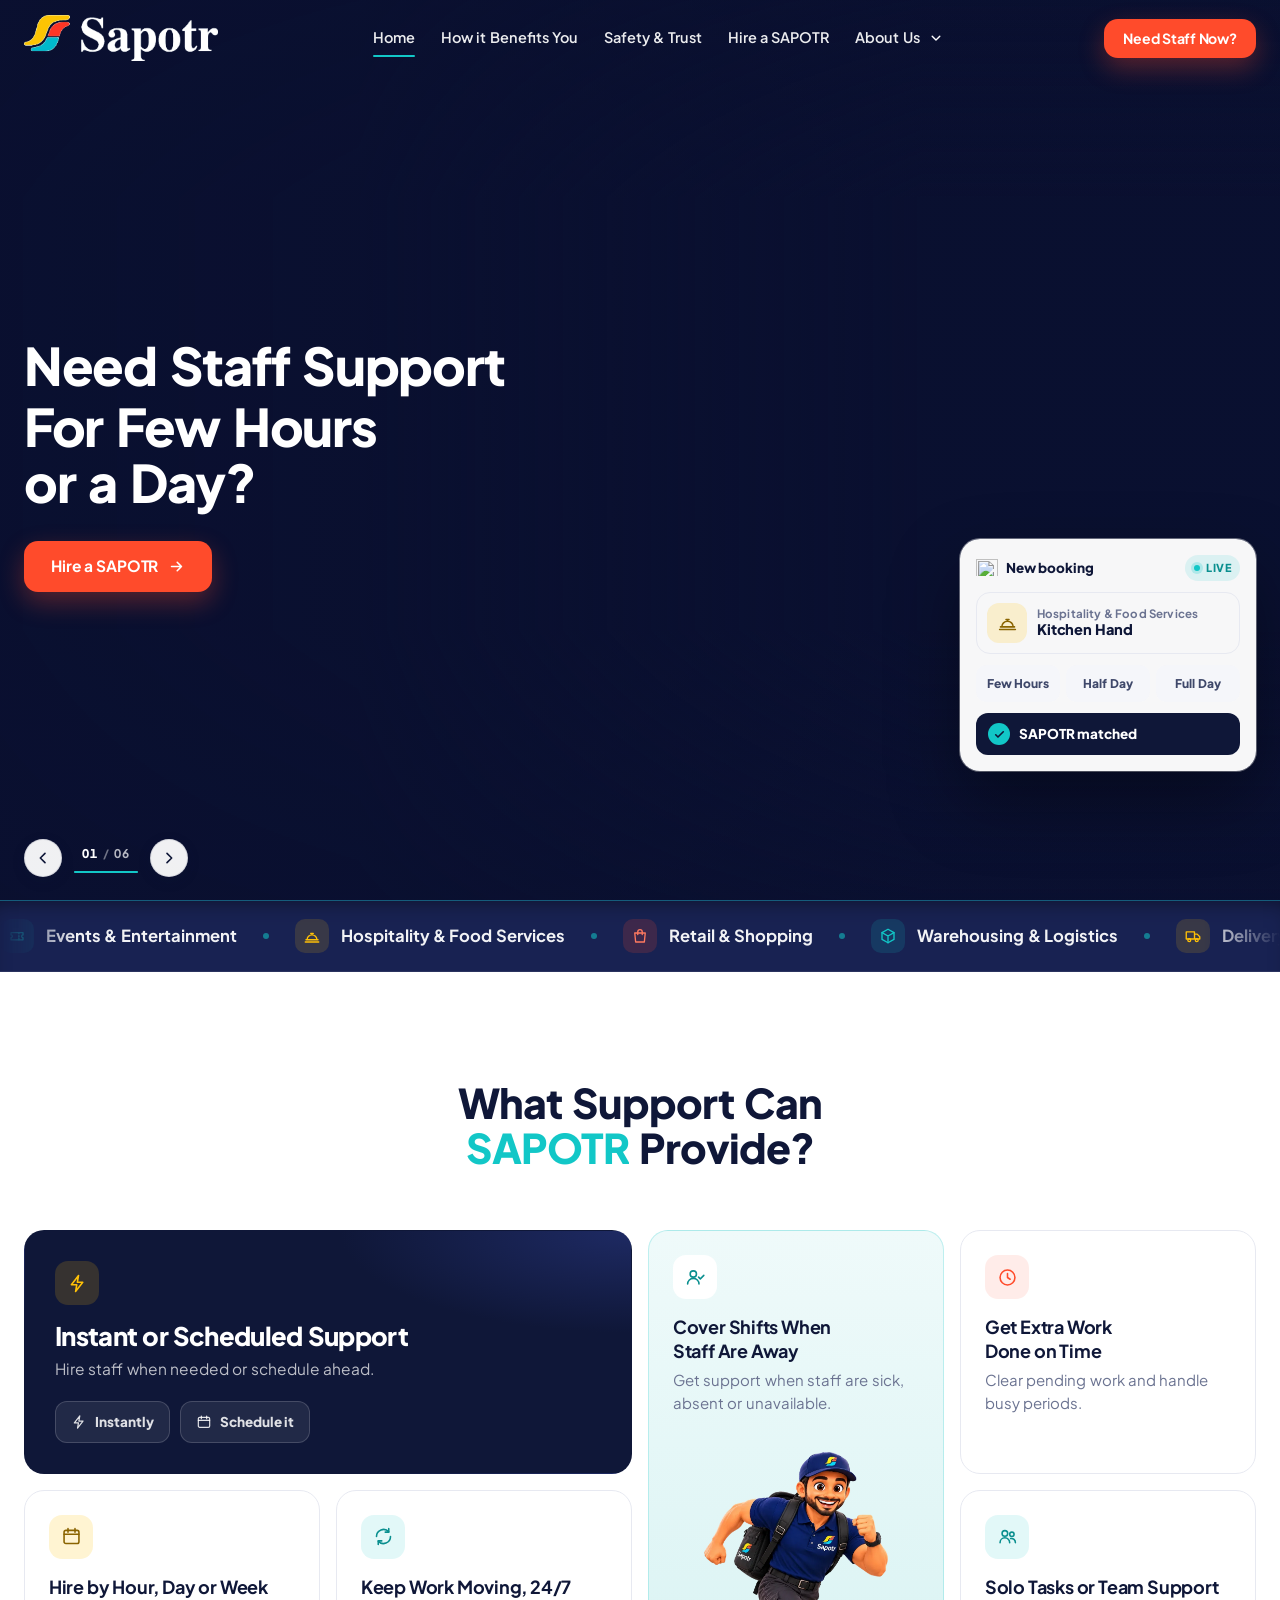
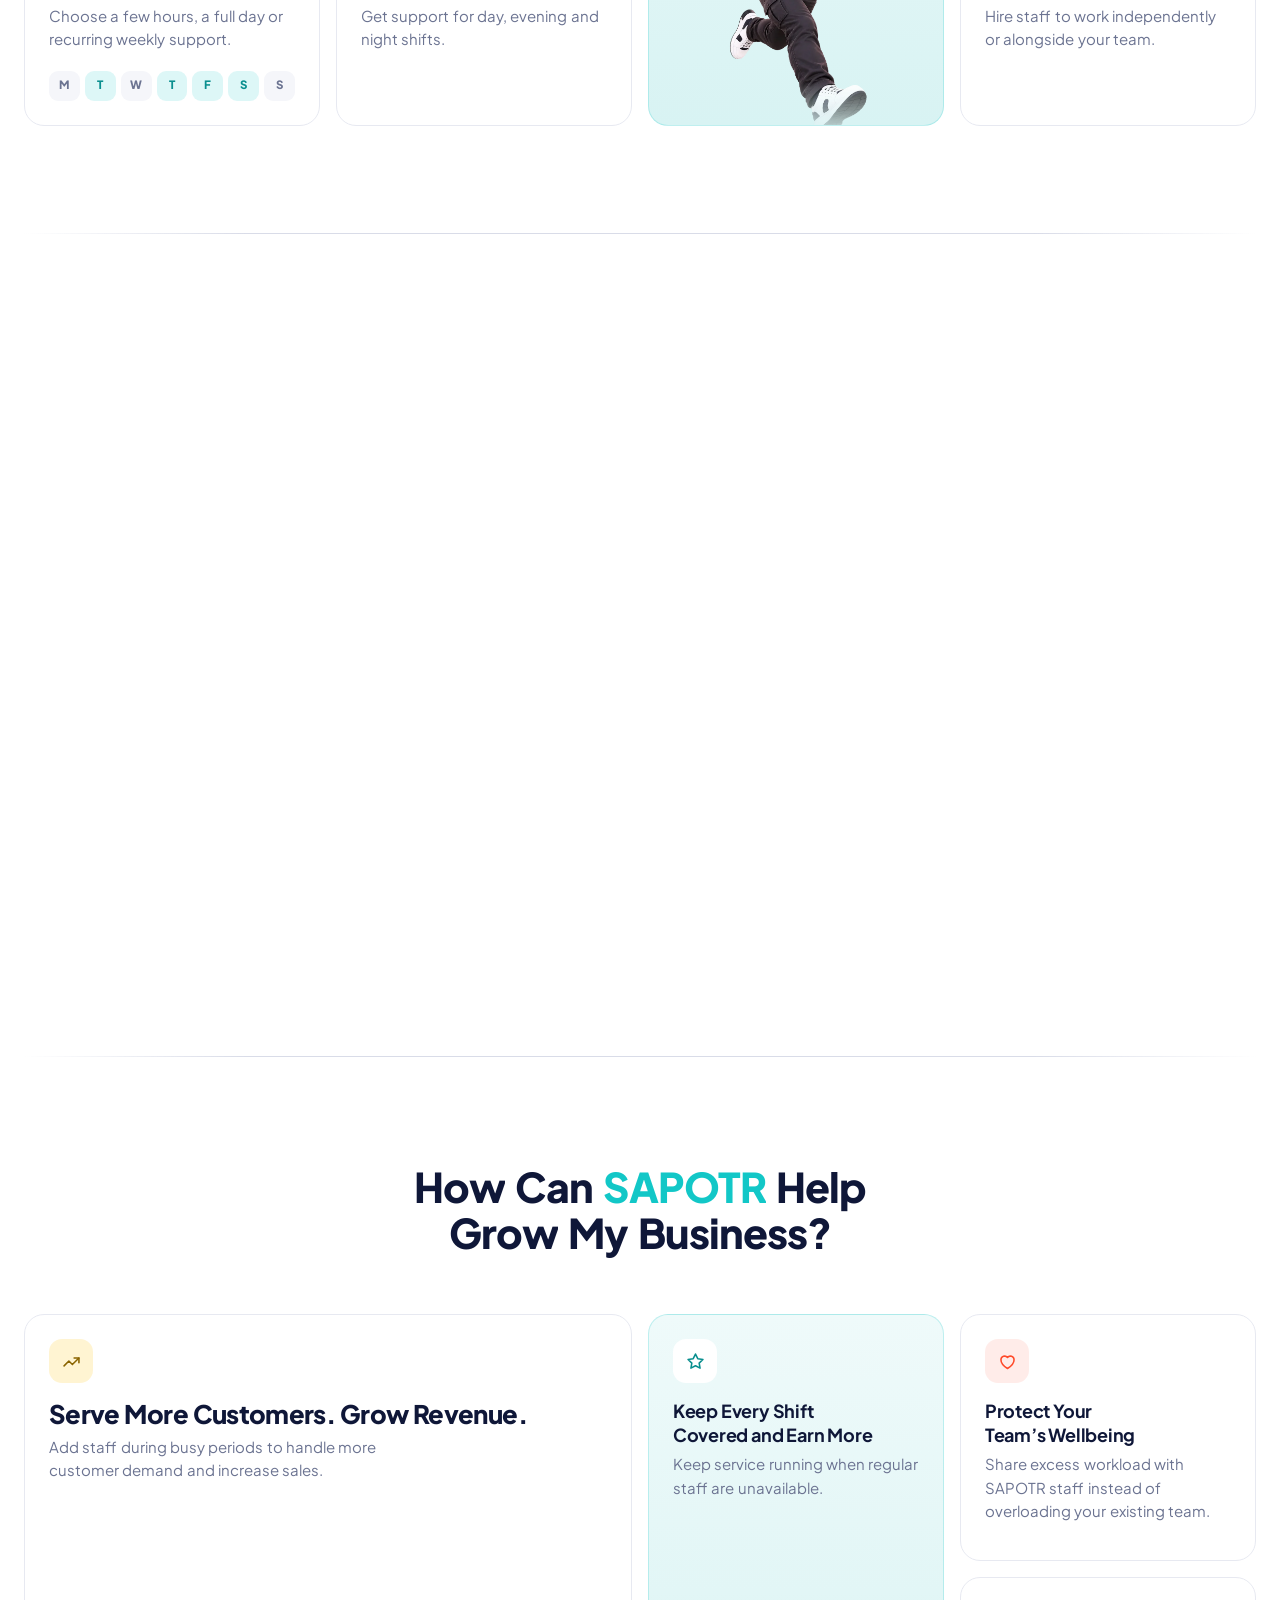
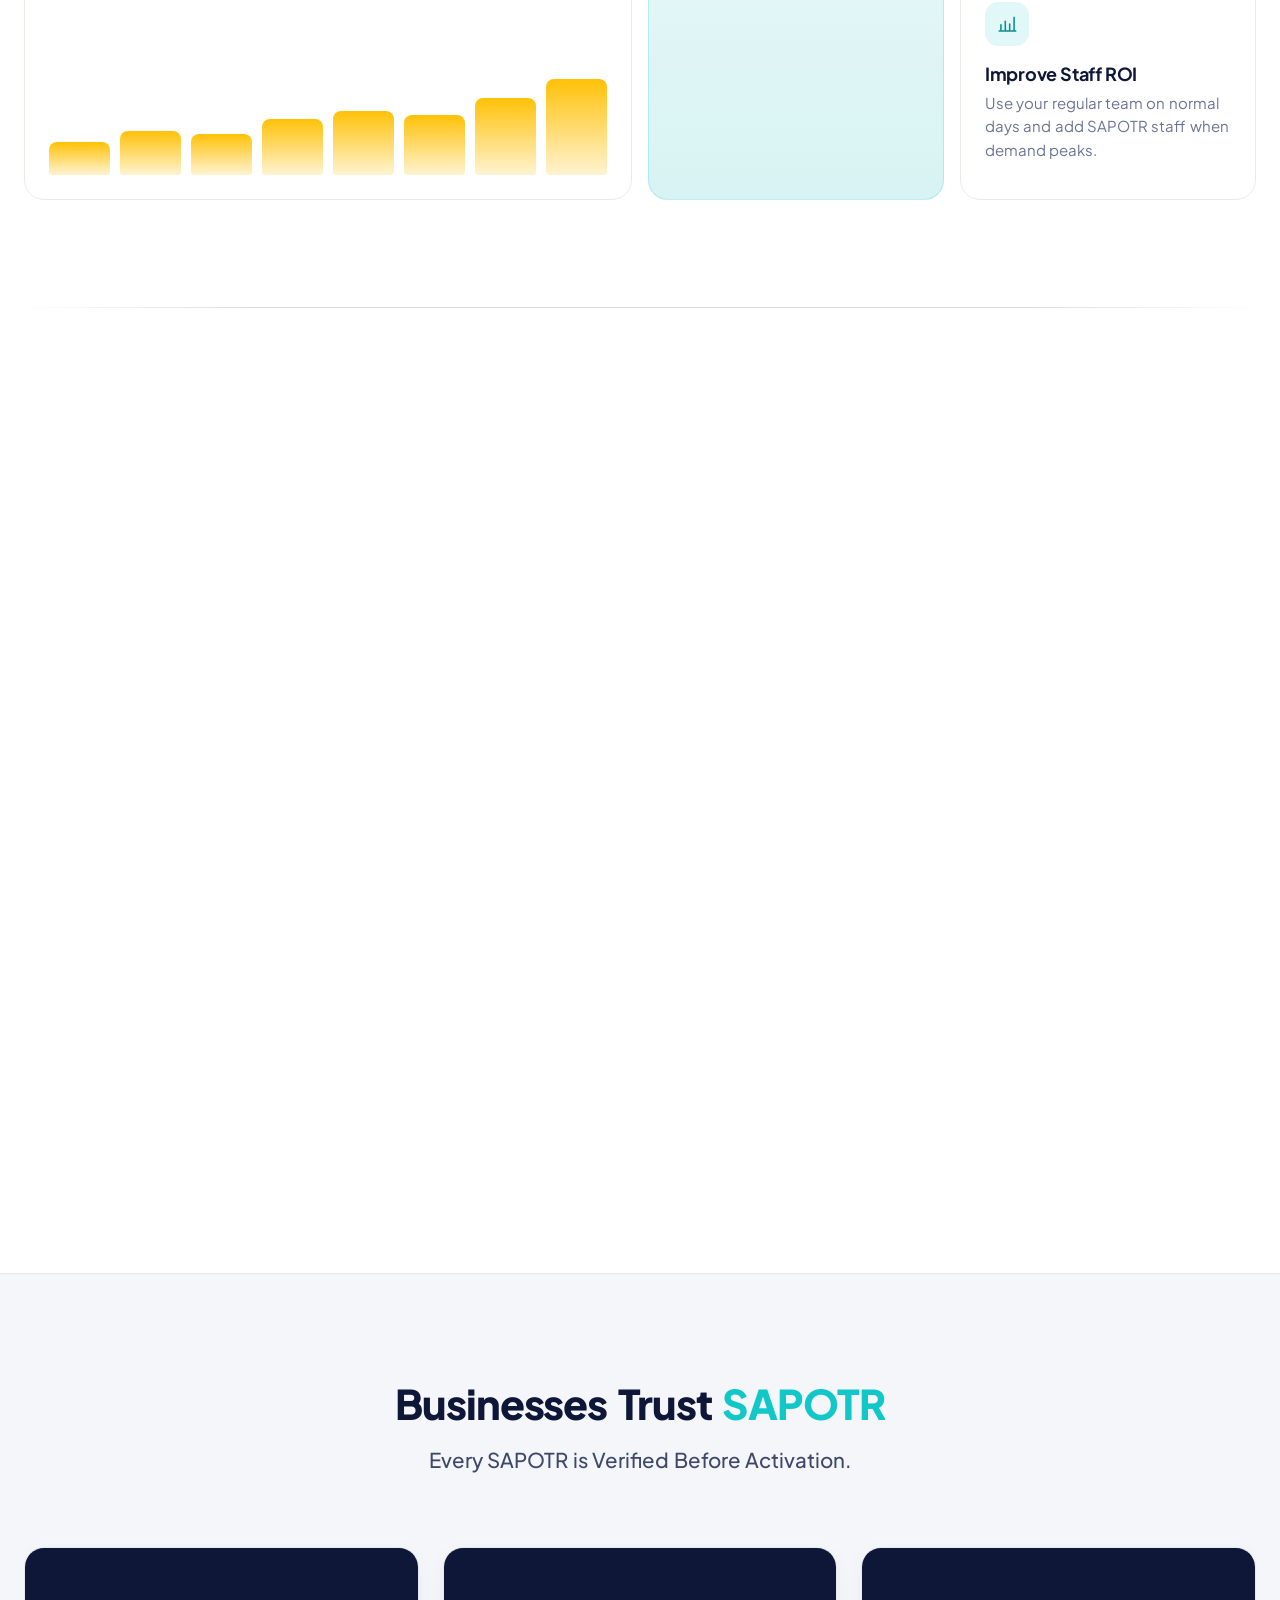
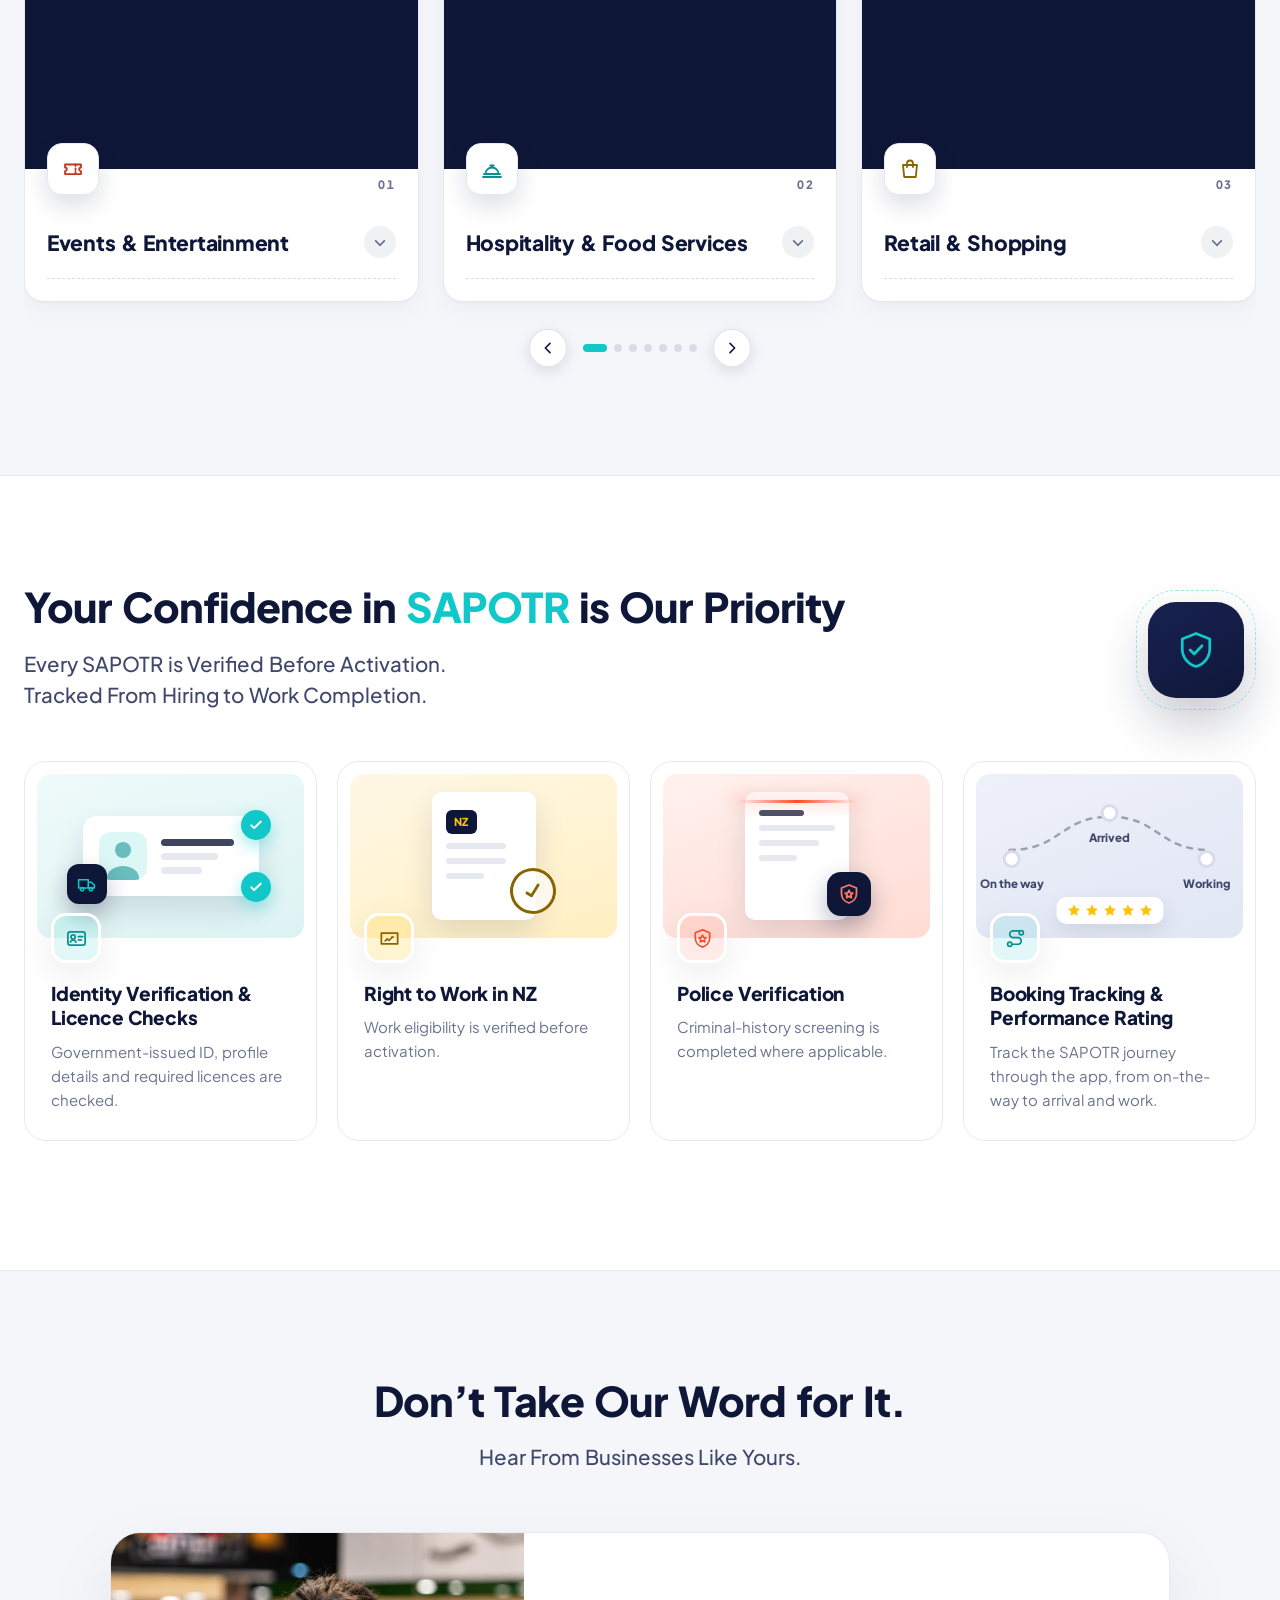
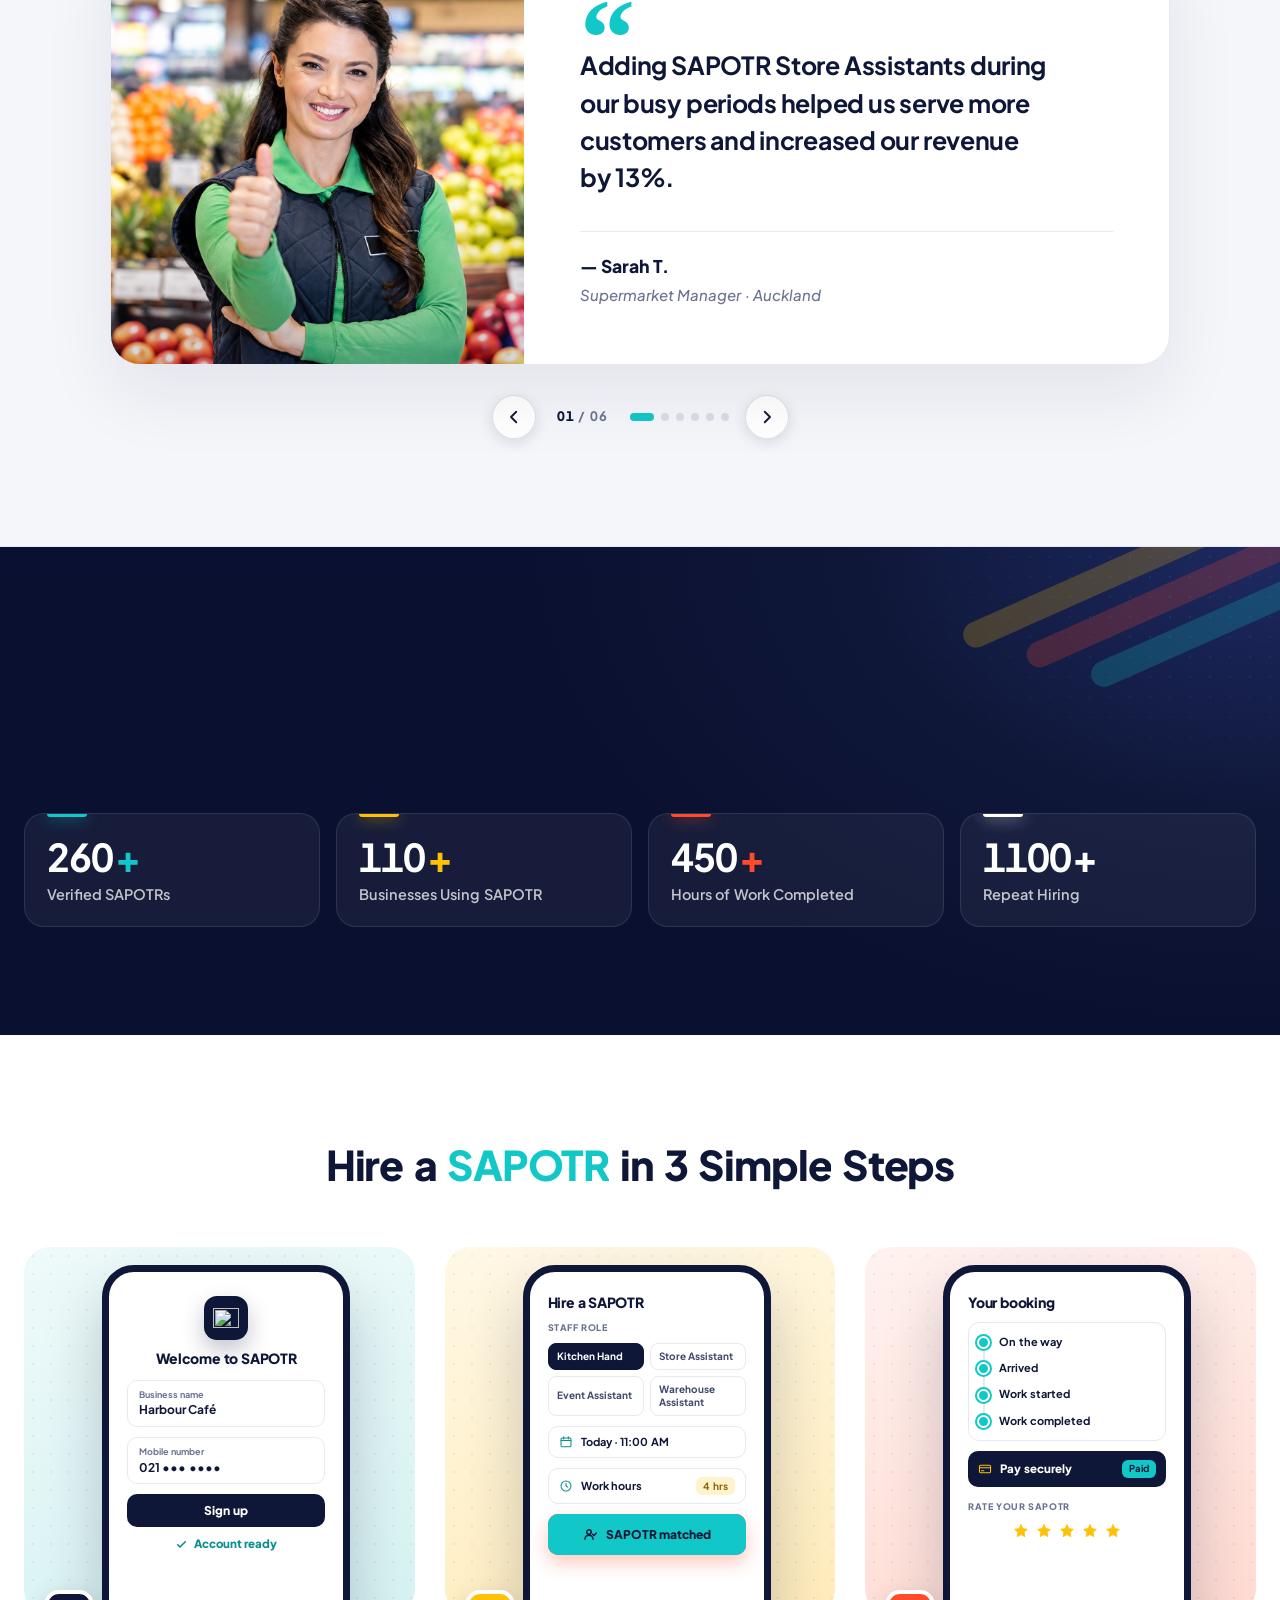
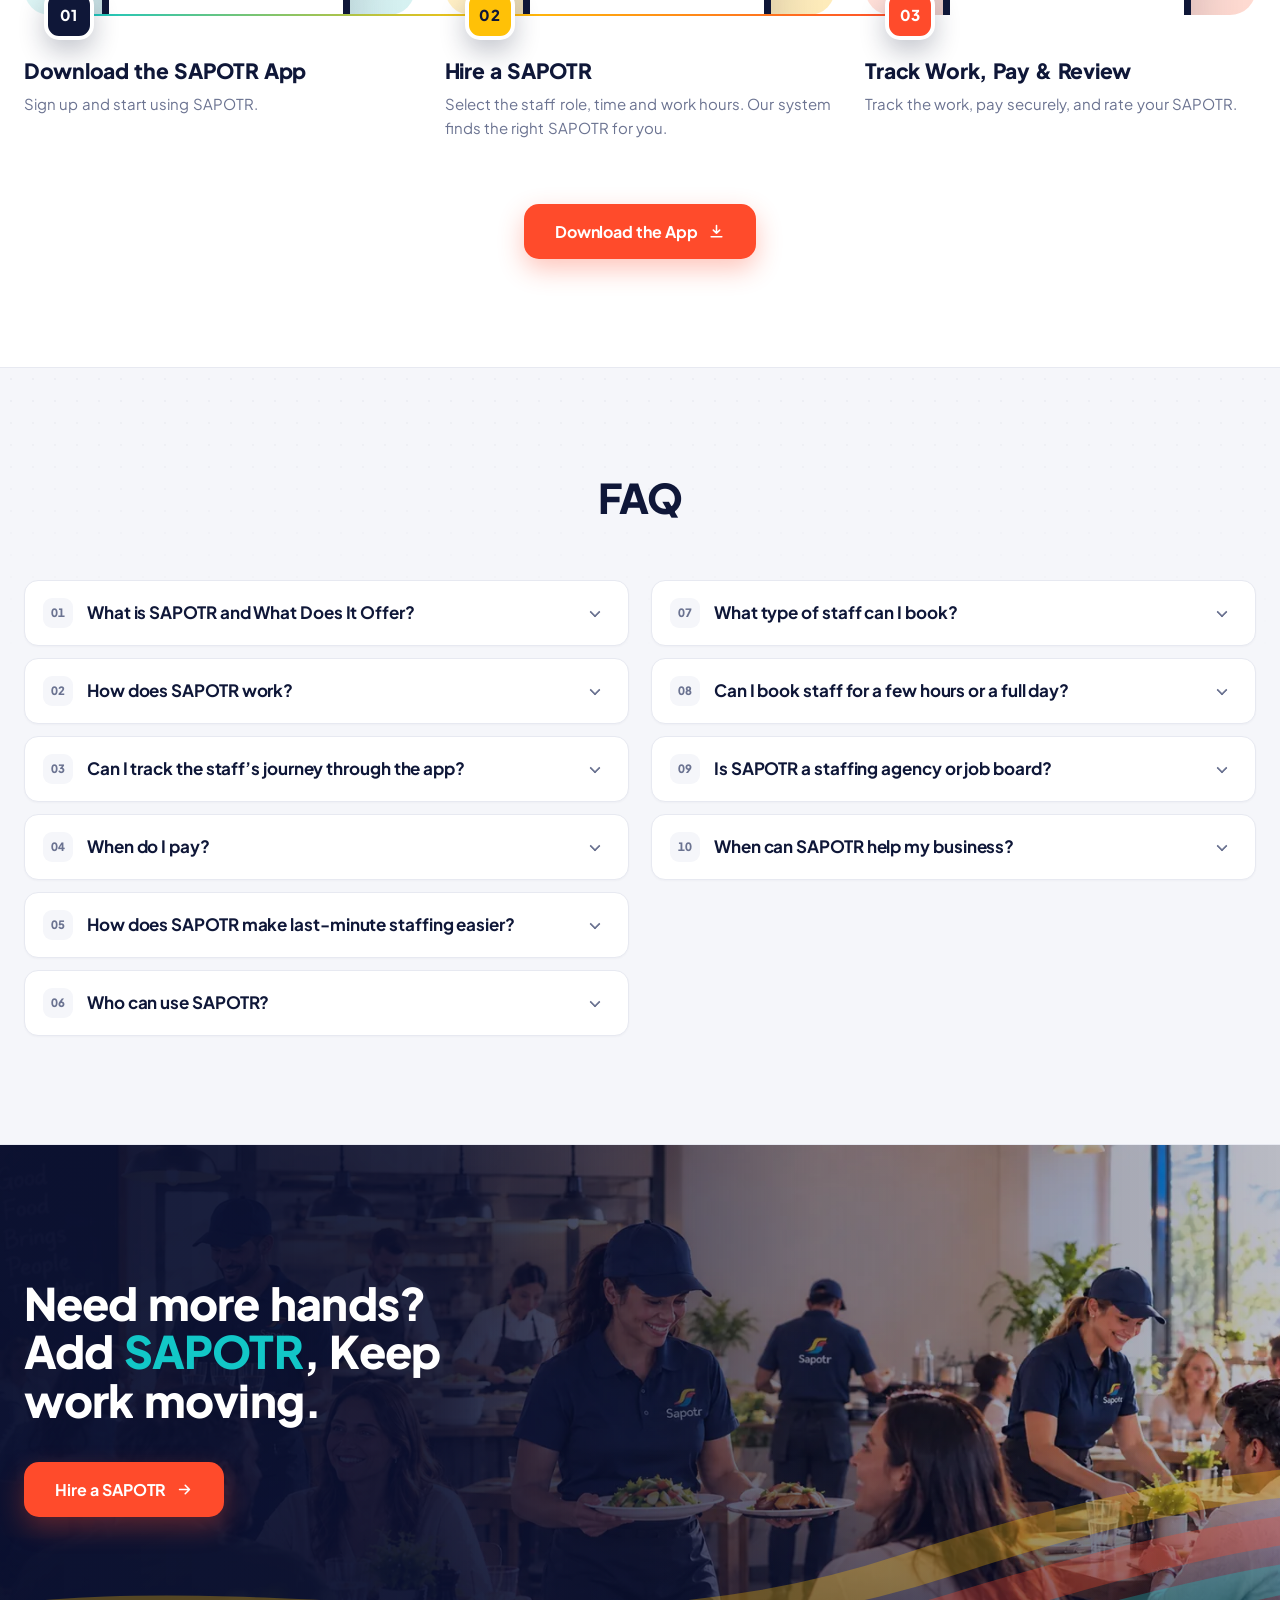
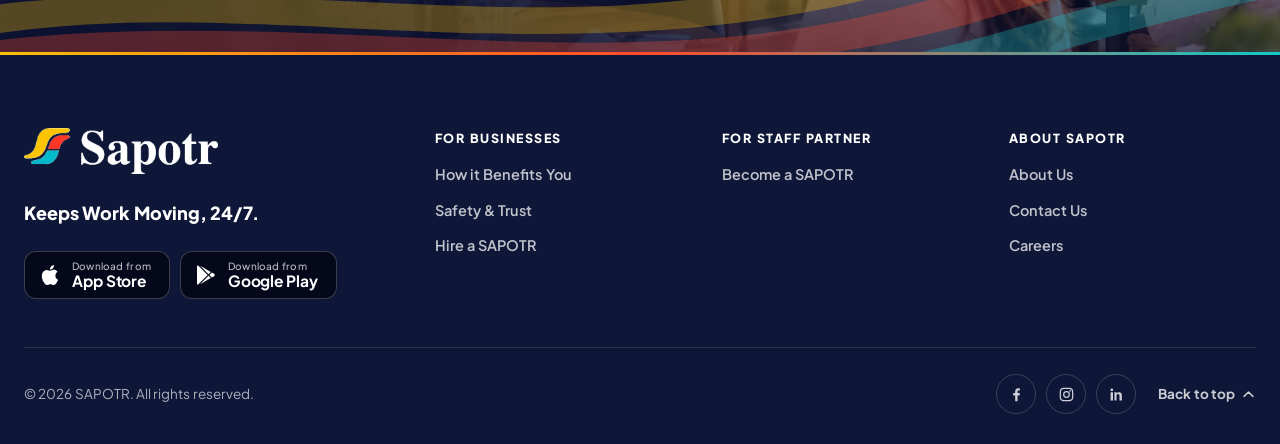
==== index.html @ 405eaaf7 "Line added and text size increased in service cards" ====
<!DOCTYPE html>
<html lang="en-NZ" class="no-js">
<head>
<meta charset="utf-8">
<meta name="viewport" content="width=device-width, initial-scale=1">
<script>document.documentElement.className='js';</script>
<title>SAPOTR for Business — Need Staff Support for Few Hours or a Day?</title>
<meta name="description" content="Hire verified SAPOTR staff for a few hours, a day, every week or any shift. SAPOTR, NZ’s last-minute staff support for urgent work.">
<meta name="theme-color" content="#0F1738">
<meta name="robots" content="index,follow,max-image-preview:large">

<!-- social cards: swap og:image for an absolute URL (and add og:url + canonical) once the Business domain is live -->
<meta property="og:type" content="website">
<meta property="og:site_name" content="SAPOTR">
<meta property="og:title" content="SAPOTR for Business — Your Instant Staff">
<meta property="og:description" content="Need staff support for few hours or a day? Hire a verified SAPOTR in minutes.">
<meta property="og:image" content="assets/og-business.jpg">
<meta property="og:image:width" content="1200">
<meta property="og:image:height" content="630">
<meta property="og:locale" content="en_NZ">
<meta name="twitter:card" content="summary_large_image">

<link rel="icon" href="assets/logo-mark.png" type="image/png">
<link rel="preconnect" href="https://fonts.googleapis.com">
<link rel="preconnect" href="https://fonts.gstatic.com" crossorigin>
<link href="https://fonts.googleapis.com/css2?family=Plus+Jakarta+Sans:wght@400;500;600;700;800&display=swap" rel="stylesheet">
<link rel="preload" as="image" href="assets/img/hero-cafe-1800.png" media="(min-width:901px) and (min-aspect-ratio:1/1)">
<link rel="preload" as="image" href="assets/img/hero-cafe-m.png" media="(max-width:900px), (max-aspect-ratio:1/1)">
<link rel="stylesheet" href="styles.css">
</head>
<body id="top">

<a class="skip-link" href="#main">Skip to content</a>

<!-- ══════════ Icon sprite ══════════ -->
<svg class="sprite" aria-hidden="true" focusable="false">
  <symbol id="i-arrow" viewBox="0 0 24 24"><path d="M5 12h14M13 6l6 6-6 6"/></symbol>
  <symbol id="i-chev-l" viewBox="0 0 24 24"><path d="M15 5l-7 7 7 7"/></symbol>
  <symbol id="i-chev-r" viewBox="0 0 24 24"><path d="M9 5l7 7-7 7"/></symbol>
  <symbol id="i-chev-d" viewBox="0 0 24 24"><path d="M5.5 9l6.5 6.5L18.5 9"/></symbol>
  <symbol id="i-check" viewBox="0 0 24 24"><path d="M5 12.5l4.2 4.2L19 7"/></symbol>
  <symbol id="i-x" viewBox="0 0 24 24"><path d="M6.5 6.5l11 11M17.5 6.5l-11 11"/></symbol>
  <symbol id="i-star" viewBox="0 0 24 24"><path d="M12 3.5l2.6 5.3 5.9.9-4.3 4.1 1 5.8L12 16.8l-5.2 2.8 1-5.8-4.3-4.1 5.9-.9z"/></symbol>
  <symbol id="i-clock" viewBox="0 0 24 24"><circle cx="12" cy="12" r="8.5"/><path d="M12 7.5V12l3 2"/></symbol>
  <symbol id="i-timer" viewBox="0 0 24 24"><circle cx="12" cy="13.5" r="7.5"/><path d="M12 9.8v3.9l2.4 1.6M9.5 2.8h5M12 2.8V6M18.4 6.6l1.5-1.5"/></symbol>
  <symbol id="i-bolt" viewBox="0 0 24 24"><path d="M13.2 2.8L5 13.4h6.2l-1.4 7.8 8.2-10.6h-6.2z"/></symbol>
  <symbol id="i-pin" viewBox="0 0 24 24"><path d="M12 21s-6.5-5.6-6.5-11a6.5 6.5 0 0113 0c0 5.4-6.5 11-6.5 11z"/><circle cx="12" cy="10" r="2.4"/></symbol>
  <symbol id="i-store" viewBox="0 0 24 24"><path d="M4.4 9.4L5.6 4.5h12.8l1.2 4.9"/><path d="M3.8 9.4h16.4a2.7 2.7 0 01-5.4.2 2.7 2.7 0 01-5.6 0 2.7 2.7 0 01-5.4-.2z"/><path d="M5.2 12.2V20h13.6v-7.8M10 20v-4.6h4V20"/></symbol>
  <symbol id="i-shield" viewBox="0 0 24 24"><path d="M12 3l7.5 3v5.5c0 4.6-3.2 8.3-7.5 9.5-4.3-1.2-7.5-4.9-7.5-9.5V6z"/><path d="M8.8 12l2.2 2.2 4.3-4.5"/></symbol>
  <symbol id="i-badge" viewBox="0 0 24 24"><path d="M12 3l7.5 3v5.5c0 4.6-3.2 8.3-7.5 9.5-4.3-1.2-7.5-4.9-7.5-9.5V6z"/><path d="M12 8.4l1.2 2.4 2.6.4-1.9 1.8.45 2.6L12 14.4l-2.35 1.2.45-2.6-1.9-1.8 2.6-.4z"/></symbol>
  <symbol id="i-id" viewBox="0 0 24 24"><rect x="3" y="5" width="18" height="14" rx="2.5"/><circle cx="8.5" cy="10.5" r="2.2"/><path d="M5.5 15.8a3.2 3.2 0 016 0M14 10h4.5M14 13.5h3"/></symbol>
  <symbol id="i-nz" viewBox="0 0 24 24"><path d="M3.5 6.5h17v11h-17z"/><path d="M7.5 14.5l2.2-2.2 1.8 1.8 3.5-3.6M16 10.5h-1.5"/></symbol>
  <symbol id="i-route" viewBox="0 0 24 24"><circle cx="6" cy="18" r="2.2"/><circle cx="18" cy="6" r="2.2"/><path d="M8.2 18h6.3a3.5 3.5 0 000-7h-5a3.5 3.5 0 010-7h6.3"/></symbol>
  <symbol id="i-people" viewBox="0 0 24 24"><circle cx="9" cy="8.5" r="3.2"/><path d="M3.5 19a5.5 5.5 0 0111 0"/><circle cx="17" cy="9.5" r="2.5"/><path d="M15.6 14.3A4.5 4.5 0 0121 19"/></symbol>
  <symbol id="i-user" viewBox="0 0 24 24"><circle cx="12" cy="8.5" r="3.8"/><path d="M4.5 20a7.5 7.5 0 0115 0"/></symbol>
  <symbol id="i-user-check" viewBox="0 0 24 24"><circle cx="9.5" cy="8" r="3.6"/><path d="M3 19.5a6.5 6.5 0 0113 0M15.5 11.6l2 2 4-4"/></symbol>
  <symbol id="i-user-minus" viewBox="0 0 24 24"><circle cx="9.5" cy="8" r="3.6"/><path d="M3 19.5a6.5 6.5 0 0113 0M16 10.5h5"/></symbol>
  <symbol id="i-calendar" viewBox="0 0 24 24"><rect x="3.5" y="5" width="17" height="15" rx="2"/><path d="M3.5 9.5h17M8 3v4M16 3v4"/></symbol>
  <symbol id="i-cal-x" viewBox="0 0 24 24"><rect x="3.5" y="5" width="17" height="15" rx="2"/><path d="M3.5 9.5h17M8 3v4M16 3v4M10 12.8l4 4M14 12.8l-4 4"/></symbol>
  <symbol id="i-cal-week" viewBox="0 0 24 24"><rect x="3.5" y="5" width="17" height="15" rx="2"/><path d="M3.5 9.5h17M8 3v4M16 3v4M7 13.5h2.5M7 16.5h2.5"/><rect x="13" y="12.8" width="4" height="4" rx=".8"/></symbol>
  <symbol id="i-repeat" viewBox="0 0 24 24"><path d="M4 12a8 8 0 0114-5.3M20 12a8 8 0 01-14 5.3"/><path d="M18 3v4h-4M6 21v-4h4"/></symbol>
  <symbol id="i-trend" viewBox="0 0 24 24"><path d="M3.5 17l5.5-5.5 4 4 7.5-7.5"/><path d="M15 8h5.5v5.5"/></symbol>
  <symbol id="i-coins" viewBox="0 0 24 24"><ellipse cx="9" cy="6.8" rx="5.5" ry="2.4"/><path d="M3.5 6.8v4c0 1.3 2.5 2.4 5.5 2.4s5.5-1.1 5.5-2.4v-4M3.5 10.8v4c0 1.3 2.5 2.4 5.5 2.4.9 0 1.8-.1 2.5-.3"/><circle cx="16.5" cy="15.5" r="4"/><path d="M16.5 13.8v3.4"/></symbol>
  <symbol id="i-lifebuoy" viewBox="0 0 24 24"><circle cx="12" cy="12" r="8.5"/><circle cx="12" cy="12" r="3.5"/><path d="M6 6l3.5 3.5M14.5 14.5L18 18M18 6l-3.5 3.5M9.5 14.5L6 18"/></symbol>
  <symbol id="i-phone" viewBox="0 0 24 24"><rect x="6.5" y="2.5" width="11" height="19" rx="2.5"/><path d="M10.5 18.5h3"/></symbol>
  <symbol id="i-download" viewBox="0 0 24 24"><path d="M12 3.5v11M7.5 10l4.5 4.5 4.5-4.5M4.5 19.5h15"/></symbol>
  <symbol id="i-mail" viewBox="0 0 24 24"><rect x="3" y="5.5" width="18" height="13" rx="2"/><path d="M3.6 7.2l8.4 6 8.4-6"/></symbol>
  <symbol id="i-call" viewBox="0 0 24 24"><path d="M6.6 3.5h2.6l1.5 4-2 1.4a10 10 0 005.4 5.4l1.4-2 4 1.5v2.6a2 2 0 01-2.2 2A15.5 15.5 0 014.6 5.7a2 2 0 012-2.2z"/></symbol>
  <symbol id="i-building" viewBox="0 0 24 24"><path d="M4.5 20.5V5.2l8-2.2v17.5M12.5 8.5h7v12M2.5 20.5h19M7.5 8h2M7.5 11.5h2M7.5 15h2M15.5 12h1.5M15.5 15.5h1.5"/></symbol>
  <symbol id="i-clipboard" viewBox="0 0 24 24"><rect x="5" y="4.5" width="14" height="16.5" rx="2"/><path d="M9 4.5V3h6v1.5M8.5 10.5l1.4 1.4 2.4-2.6M8.5 16h7M14 11h1.5"/></symbol>
  <symbol id="i-orders" viewBox="0 0 24 24"><rect x="3.5" y="11.5" width="7.5" height="7.5" rx="1"/><rect x="13" y="11.5" width="7.5" height="7.5" rx="1"/><rect x="8.25" y="3.5" width="7.5" height="7.5" rx="1"/></symbol>
  <symbol id="i-pulse" viewBox="0 0 24 24"><path d="M2.5 13h4l2.4-6.5 4.2 12 3-7.5H21.5"/></symbol>
  <symbol id="i-sun" viewBox="0 0 24 24"><circle cx="12" cy="12" r="4"/><path d="M12 2.8v2.2M12 19v2.2M4.7 4.7l1.6 1.6M17.7 17.7l1.6 1.6M2.8 12h2.2M19 12h2.2M4.7 19.3l1.6-1.6M17.7 6.3l1.6-1.6"/></symbol>
  <symbol id="i-plus" viewBox="0 0 24 24"><path d="M12 5v14M5 12h14"/></symbol>
  <symbol id="i-card" viewBox="0 0 24 24"><rect x="2.5" y="5.5" width="19" height="13" rx="2"/><path d="M2.5 10h19M6 15h4"/></symbol>
  <symbol id="i-search" viewBox="0 0 24 24"><circle cx="10.5" cy="10.5" r="6"/><path d="M15 15l5.5 5.5"/></symbol>
  <symbol id="i-support" viewBox="0 0 24 24"><path d="M4.5 13.5v-1.5a7.5 7.5 0 0115 0v1.5"/><path d="M4.5 13.5h3v5h-2a1 1 0 01-1-1zM19.5 13.5h-3v5h2a1 1 0 001-1z"/></symbol>
  <symbol id="i-alert" viewBox="0 0 24 24"><path d="M12 3.8l9 15.7H3z"/><path d="M12 10v4.4M12 17.2v.01"/></symbol>

  <symbol id="i-nosearch" viewBox="0 0 24 24"><circle cx="10.5" cy="10.5" r="6"/><path d="M15 15l5.5 5.5M4.5 4.5l13 13"/></symbol>
  <symbol id="i-tap" viewBox="0 0 24 24"><path d="M9.5 11V5.5a1.75 1.75 0 013.5 0V11l3.7.8a2 2 0 011.6 2.3l-.8 4.4a2.5 2.5 0 01-2.5 2H10a2.5 2.5 0 01-2-1l-3-4a1.6 1.6 0 012.4-2.1L9.5 15"/><path d="M6 6.5a5 5 0 0110.5-1.6"/></symbol>
  <symbol id="i-tag" viewBox="0 0 24 24"><path d="M3.5 12.6V4.5a1 1 0 011-1h8.1a1 1 0 01.7.3l7.4 7.4a1 1 0 010 1.4l-8.1 8.1a1 1 0 01-1.4 0l-7.4-7.4a1 1 0 01-.3-.7z"/><circle cx="8.2" cy="8.2" r="1.6"/></symbol>
  <symbol id="i-heart" viewBox="0 0 24 24"><path d="M12 20s-7.5-4.6-7.5-10A4.3 4.3 0 0112 7.3 4.3 4.3 0 0119.5 10c0 5.4-7.5 10-7.5 10z"/></symbol>
  <symbol id="i-bars" viewBox="0 0 24 24"><path d="M4.5 19.5v-6M9.5 19.5v-10M14.5 19.5v-7M19.5 19.5V5M2.5 20.5h19"/></symbol>
  <symbol id="i-percent" viewBox="0 0 24 24"><path d="M18.5 5.5l-13 13"/><circle cx="7" cy="7" r="2.4"/><circle cx="17" cy="17" r="2.4"/></symbol>
  <symbol id="i-cup" viewBox="0 0 24 24"><path d="M4.5 9h12v5.5a5 5 0 01-5 5h-2a5 5 0 01-5-5z"/><path d="M16.5 10.5h1.5a2.5 2.5 0 010 5h-1.8M8 3.5c0 1.2 1 1.4 1 2.6M12 3.5c0 1.2 1 1.4 1 2.6"/></symbol>
  <symbol id="i-gift" viewBox="0 0 24 24"><rect x="3.5" y="8.5" width="17" height="4" rx="1"/><path d="M5 12.5V20h14v-7.5M12 8.5V20M12 8.5c-1.5-3.6-6-3.9-6-1.4 0 1.4 2.2 1.4 6 1.4zM12 8.5c1.5-3.6 6-3.9 6-1.4 0 1.4-2.2 1.4-6 1.4z"/></symbol>
  <symbol id="i-more" viewBox="0 0 24 24"><circle cx="5.5" cy="12" r="1.9" fill="currentColor" stroke="none"/><circle cx="12" cy="12" r="1.9" fill="currentColor" stroke="none"/><circle cx="18.5" cy="12" r="1.9" fill="currentColor" stroke="none"/></symbol>
  <!-- categories -->
  <symbol id="c-hosp" viewBox="0 0 24 24"><path d="M4 17h16M5.5 17a6.5 6.5 0 0113 0M12 10.5V8.5M10.3 8.5h3.4M3 20h18"/></symbol>
  <symbol id="c-retail" viewBox="0 0 24 24"><path d="M5 8h14l-1.2 12H6.2z"/><path d="M9 10V6.5a3 3 0 016 0V10"/></symbol>
  <symbol id="c-events" viewBox="0 0 24 24"><path d="M4 7.5h16v3a1.8 1.8 0 000 3.6v3H4v-3a1.8 1.8 0 000-3.6z"/><path d="M14.5 7.5v1.6M14.5 11.4v1.6M14.5 14.9v2.2"/></symbol>
  <symbol id="c-warehouse" viewBox="0 0 24 24"><path d="M12 3l8 4.5v9L12 21l-8-4.5v-9z"/><path d="M4 7.5l8 4.5 8-4.5M12 12v9"/></symbol>
  <symbol id="c-delivery" viewBox="0 0 24 24"><path d="M3 6.5h11v9.5H3zM14 9.5h3.6l3.4 3.4V16H14"/><circle cx="7" cy="17.5" r="1.9"/><circle cx="17" cy="17.5" r="1.9"/></symbol>
  <symbol id="c-moving" viewBox="0 0 24 24"><path d="M3.5 4h2.2l2.4 12.5H20"/><circle cx="9.5" cy="19" r="1.7"/><rect x="10.5" y="6" width="7.5" height="7.5" rx="1.2"/><path d="M14.25 6v2.6"/></symbol>
  <symbol id="c-cleaning" viewBox="0 0 24 24"><path d="M11 3.5c.8 4.2 2.3 5.7 6.5 6.5-4.2.8-5.7 2.3-6.5 6.5-.8-4.2-2.3-5.7-6.5-6.5 4.2-.8 5.7-2.3 6.5-6.5zM18.5 14.5c.35 1.8 1 2.45 2.8 2.8-1.8.35-2.45 1-2.8 2.8-.35-1.8-1-2.45-2.8-2.8 1.8-.35 2.45-1 2.8-2.8z"/></symbol>
  <symbol id="c-education" viewBox="0 0 24 24"><path d="M2.5 9.5L12 5l9.5 4.5L12 14z"/><path d="M6.5 11.6v4.2c0 1.5 2.5 2.7 5.5 2.7s5.5-1.2 5.5-2.7v-4.2M21.5 9.5v5"/></symbol>
  <symbol id="c-general" viewBox="0 0 24 24"><rect x="3.5" y="7.5" width="17" height="12" rx="2"/><path d="M9 7.5V5.5h6v2M3.5 12.5h17"/></symbol>

  <!-- stores + social (glyphs are filled, not stroked) -->
  <symbol id="s-apple" viewBox="0 0 24 24"><path d="M18.71 19.5c-.83 1.24-1.71 2.45-3.05 2.47-1.34.03-1.77-.79-3.29-.79-1.53 0-2 .77-3.27.82-1.31.05-2.3-1.32-3.14-2.53C4.25 17 2.94 12.45 4.7 9.39c.87-1.52 2.43-2.48 4.12-2.51 1.28-.02 2.5.87 3.29.87.78 0 2.26-1.07 3.81-.91.65.03 2.47.26 3.64 1.98-.09.06-2.17 1.28-2.15 3.81.03 3.02 2.65 4.03 2.68 4.04-.03.07-.42 1.44-1.38 2.83M13 3.5c.73-.83 1.94-1.46 2.94-1.5.13 1.17-.34 2.35-1.04 3.19-.69.85-1.83 1.51-2.95 1.42-.15-1.15.41-2.35 1.05-3.11z"/></symbol>
  <symbol id="s-play" viewBox="0 0 24 24"><path d="M3 20.5v-17c0-.59.34-1.11.84-1.35L13.69 12l-9.85 9.85c-.5-.25-.84-.76-.84-1.35m13.81-5.38L6.05 21.34l8.49-8.49 2.27 2.27m3.35-4.31c.34.27.59.69.59 1.19s-.22.9-.57 1.18l-2.29 1.32-2.5-2.5 2.5-2.5 2.27 1.31M6.05 2.66l10.76 6.22-2.27 2.27-8.49-8.49z"/></symbol>
  <symbol id="s-facebook" viewBox="0 0 24 24"><path d="M13.5 21.5v-8.2h2.8l.42-3.26H13.5V7.96c0-.94.26-1.58 1.61-1.58h1.72V3.47c-.3-.04-1.32-.13-2.5-.13-2.48 0-4.18 1.51-4.18 4.29v2.4H7.35v3.26h2.8v8.2z"/></symbol>
  <symbol id="s-instagram" viewBox="0 0 24 24"><path d="M12 7.2A4.8 4.8 0 1012 16.8 4.8 4.8 0 0012 7.2m0 7.9a3.1 3.1 0 110-6.2 3.1 3.1 0 010 6.2M17.1 5.8a1.1 1.1 0 100 2.2 1.1 1.1 0 000-2.2M12 4.1c2.57 0 2.87.01 3.88.06 2.61.12 3.83 1.36 3.95 3.95.05 1.01.06 1.31.06 3.89s-.01 2.88-.06 3.89c-.12 2.59-1.34 3.83-3.95 3.95-1.01.05-1.31.06-3.88.06s-2.88-.01-3.89-.06c-2.62-.12-3.83-1.37-3.95-3.95C4.11 14.88 4.1 14.58 4.1 12s.01-2.88.06-3.89c.12-2.59 1.34-3.83 3.95-3.95C9.12 4.11 9.43 4.1 12 4.1m0-1.7c-2.61 0-2.94.01-3.97.06-3.49.16-5.43 2.1-5.59 5.59C2.41 9.06 2.4 9.39 2.4 12s.01 2.94.06 3.97c.16 3.49 2.1 5.43 5.59 5.59 1.03.05 1.36.06 3.97.06s2.94-.01 3.97-.06c3.48-.16 5.44-2.1 5.59-5.59.05-1.03.06-1.36.06-3.97s-.01-2.94-.06-3.97c-.16-3.48-2.1-5.43-5.59-5.59C14.94 2.41 14.61 2.4 12 2.4"/></symbol>
  <symbol id="s-linkedin" viewBox="0 0 24 24"><path d="M5.34 3.5a1.95 1.95 0 110 3.9 1.95 1.95 0 010-3.9M3.66 8.86h3.36V20.5H3.66zM9.1 8.86h3.22v1.6h.05c.45-.85 1.54-1.74 3.18-1.74 3.4 0 4.03 2.24 4.03 5.15v6.63h-3.36v-5.88c0-1.4-.03-3.2-1.95-3.2-1.95 0-2.25 1.52-2.25 3.1v5.98H9.1z"/></symbol>
</svg>

<!-- reading progress + ambient field + pointer glow -->
<div class="scroll-bar" id="scroll-bar" aria-hidden="true"><span></span></div>
<div class="ambient" aria-hidden="true">
  <span class="orb orb--cyan"></span>
  <span class="orb orb--navy"></span>
  <span class="orb orb--yellow"></span>
  <span class="cursor-glow" id="cursor-glow"></span>
</div>

<!-- ══════════ Header ══════════ -->
<header class="site-header" data-mode="over" data-tone="dark">
  <div class="wrap header-inner">
    <a class="brand" href="#top" aria-label="SAPOTR — back to top">
      <img class="brand-dark"  src="assets/img/logo-dark.webp"  alt="SAPOTR" width="1149" height="273">
      <img class="brand-light" src="assets/img/logo-light.webp" alt="" aria-hidden="true" width="1149" height="273">
    </a>

    <nav class="nav" aria-label="Main">
      <ul class="nav-list">
        <li><a href="#top" data-spy="hero">Home</a></li>
        <li><a href="#benefits">How it Benefits You</a></li>
        <li><a href="#safety">Safety &amp; Trust</a></li>
        <li><a href="#hire">Hire a SAPOTR</a></li>
        <li class="has-drop">
          <a href="about.html">About Us</a>
          <button class="drop-btn" type="button" aria-expanded="false" aria-controls="drop-about" aria-label="Show the About Us pages"><svg class="ic" aria-hidden="true"><use href="#i-chev-d"/></svg></button>
          <ul class="drop" id="drop-about" hidden>
            <li><a href="about.html#name"><span class="drop-ic ic-cyan"><svg class="ic" aria-hidden="true"><use href="#i-sun"/></svg></span>How SAPOTR Got Its Name</a></li>
            <li><a href="about.html#mission"><span class="drop-ic ic-yellow"><svg class="ic" aria-hidden="true"><use href="#i-route"/></svg></span>Our Mission</a></li>
            <li><a href="about.html#vision"><span class="drop-ic ic-red"><svg class="ic" aria-hidden="true"><use href="#i-trend"/></svg></span>Our Vision</a></li>
            <li><a href="about.html#advantage"><span class="drop-ic ic-cyan"><svg class="ic" aria-hidden="true"><use href="#i-bolt"/></svg></span>The SAPOTR Advantage</a></li>
          </ul>
        </li>
      </ul>
    </nav>

    <div class="header-actions">
      <a class="btn btn--accent btn--sm magnet" href="#hire">Need Staff Now?</a>
      <button class="burger" id="burger" type="button" aria-expanded="false" aria-controls="mobile-nav" aria-label="Open menu">
        <span></span><span></span><span></span>
      </button>
    </div>
  </div>

  <nav class="mobile-nav" id="mobile-nav" aria-label="Menu" hidden>
    <a href="#top">Home</a>
    <a href="#benefits">How it Benefits You</a>
    <a href="#safety">Safety &amp; Trust</a>
    <a href="#hire">Hire a SAPOTR</a>
    <a href="about.html">About Us</a>
    <a class="btn btn--accent" href="#hire">Need Staff Now?</a>
  </nav>
</header>

<main id="main">

<!-- ══════════ 1 · Hero — six banners ══════════ -->
<section class="hero" id="hero" data-hero data-tone="dark" aria-roledescription="carousel" aria-label="SAPOTR for business — six banners">
  <div class="hero-stage" id="hero-stage">
    <div class="hero-slides" id="hero-slides" aria-live="off">

      <!-- ───── Banner 1 · the café that is a pair of hands short ───── -->
      <article class="hs hs--cafe is-active" id="hs-1" data-tone="dark" role="group" aria-roledescription="slide" aria-label="1 of 6">
        <div class="hs-bg">
          <picture>
            <source media="(max-width:900px), (max-aspect-ratio:1/1)" srcset="assets/img/hero-cafe-m.png" width="860" height="1289">
            <img class="hs-photo" src="assets/img/hero-cafe-1800.png" width="1800" height="1202" fetchpriority="high" decoding="async" draggable="false"
                 alt="A SAPOTR in a navy SAPOTR cap and apron giving a thumbs up in a restaurant kitchen, tablet in hand">
          </picture>
          <span class="hs-scrim" aria-hidden="true"></span>
        </div>

        <div class="wrap hs-inner">
          <div class="hs-copy">
            <h1 class="hs-title b1-title" data-seq="1">Need Staff Support <span class="b1-line">For Few Hours or a Day?</span></h1>
          </div>
          <div class="hs-cta" data-seq="2">
            <a class="btn btn--accent btn--lg magnet" href="#hire">Hire a SAPOTR<svg class="ic" aria-hidden="true"><use href="#i-arrow"/></svg></a>
          </div>
        </div>

        <div class="bk b1-card" aria-hidden="true">
          <div class="bk-head"><img src="assets/img/logo-mark-256.webp" alt="" width="256" height="202"><b>New booking</b><span class="bk-live">Live</span></div>
          <div class="bk-role">
            <span class="ocard-ic ic-yellow"><svg class="ic"><use href="#c-hosp"/></svg></span>
            <span class="ocard-t"><small>Hospitality &amp; Food Services</small><b>Kitchen Hand</b></span>
          </div>
          <div class="bk-dur"><i>Few Hours</i><i>Half Day</i><i>Full Day</i></div>
          <div class="bk-status"><span class="bk-tick"><svg class="ic"><use href="#i-check"/></svg></span>SAPOTR matched</div>
        </div>
      </article>

      <!-- ───── Banner 2 · your instant staff ───── -->
      <article class="hs hs--instant" id="hs-2" data-tone="light" role="group" aria-roledescription="slide" aria-label="2 of 6" hidden>
        <div class="hs-bg" aria-hidden="true"><span class="b2-glow"></span><span class="b2-dots"></span></div>

        <div class="wrap hs-inner b2-inner">
          <div class="hs-copy">
            <h2 class="hs-title b2-title" data-seq="1"><span class="b2-name"><span class="hl">SAPOTR</span>,</span> Your Instant Staff.</h2>
            <div class="hs-cta" data-seq="2">
              <a class="btn btn--accent btn--lg magnet" href="#hire">Hire Now<svg class="ic" aria-hidden="true"><use href="#i-arrow"/></svg></a>
            </div>
          </div>

          <div class="hs-art b2-art" data-seq="3">
            <div class="b2-stage">
              <figure class="b2-frame">
                <img src="assets/img/hero-instant.png" width="760" height="950" decoding="async" fetchpriority="low" draggable="false"
                     alt="A SAPOTR holding a phone as a staff request is matched in the SAPOTR app">
              </figure>
              <div class="b2-timer" aria-hidden="true">
                <svg viewBox="0 0 100 100"><circle cx="50" cy="50" r="44"/><circle class="b2-run" cx="50" cy="50" r="44"/></svg>
                <span><svg class="ic"><use href="#i-bolt"/></svg></span>
              </div>
              <div class="ocard b2-note b2-note--a" aria-hidden="true">
                <span class="ocard-ic ic-yellow"><svg class="ic"><use href="#i-bolt"/></svg></span>
                <span class="ocard-t"><small>Staff request</small><b>Sent just now</b></span>
              </div>
              <div class="ocard b2-note b2-note--b" aria-hidden="true">
                <span class="ocard-ic ic-cyan"><svg class="ic"><use href="#i-user-check"/></svg></span>
                <span class="ocard-t"><small>SAPOTR confirmed</small><b>Store Assistant</b></span>
              </div>
            </div>
          </div>
        </div>
      </article>

      <!-- ───── Banner 3 · nearby, on time, pending work done ───── -->
      <article class="hs hs--nearby" id="hs-3" data-tone="light" role="group" aria-roledescription="slide" aria-label="3 of 6" hidden>
        <div class="hs-bg" aria-hidden="true"><span class="b3-map"></span><span class="b3-fade"></span></div>

        <div class="wrap hs-inner b3-inner">
          <div class="hs-copy">
            <h2 class="hs-title b3-title" data-seq="1">Nearby Staff, Arrives On Time. <span class="b3-line">Gets Pending Work Done.</span></h2>
            <div class="hs-cta" data-seq="2">
              <a class="btn btn--accent btn--lg magnet" href="#hire">Hire Now<svg class="ic" aria-hidden="true"><use href="#i-arrow"/></svg></a>
            </div>
          </div>

          <div class="hs-art b3-art" aria-hidden="true" data-seq="3">
            <div class="b3-stage">
              <svg class="b3-route" viewBox="0 0 520 420" focusable="false">
                <path class="b3-road" d="M66 352H214V214H358V98H452"/>
                <path class="b3-path" d="M66 352H214V214H358V98H452"/>
                <circle class="b3-dot" r="7"><animateMotion dur="6.5s" repeatCount="indefinite" keyPoints="0;1;1" keyTimes="0;.8;1" calcMode="linear" path="M66 352H214V214H358V98H452"/></circle>
              </svg>
              <span class="b3-pin b3-pin--staff"><img src="assets/img/logo-mark-256.webp" alt="" width="256" height="202"></span>
              <span class="b3-pin b3-pin--biz"><svg class="ic"><use href="#i-store"/></svg></span>
              <div class="ocard b3-eta">
                <span class="ocard-ic ic-cyan"><svg class="ic"><use href="#i-route"/></svg></span>
                <span class="ocard-t"><small>SAPOTR nearby</small><b>Arriving on time</b></span>
              </div>
              <div class="b3-todo">
                <b class="b3-todo-h"><svg class="ic"><use href="#i-clipboard"/></svg>Pending work</b>
                <span style="--i:0"><i></i>Restock the shelves</span>
                <span style="--i:1"><i></i>Pack today’s orders</span>
                <span style="--i:2"><i></i>Clear the backlog</span>
              </div>
            </div>
          </div>
        </div>
      </article>

      <!-- ───── Banner 4 · the technology that finds verified staff ───── -->
      <article class="hs hs--tech" id="hs-4" data-tone="dark" role="group" aria-roledescription="slide" aria-label="4 of 6" hidden>
        <div class="hs-bg" aria-hidden="true"><span class="b5-grid"></span><span class="b5-glow"></span></div>

        <div class="wrap hs-inner b5-inner">
          <div class="hs-copy">
            <h2 class="hs-title b5-title" data-seq="1">Our Technology FINDS <span class="b5-line">Verified <span class="hl">SAPOTR</span> Staff,</span> <span class="b5-line">in Minutes.</span></h2>
            <div class="hs-cta" data-seq="2">
              <a class="btn btn--accent btn--lg magnet" href="#hire">Hire Now<svg class="ic" aria-hidden="true"><use href="#i-arrow"/></svg></a>
            </div>
          </div>

          <div class="hs-art b5-art" aria-hidden="true" data-seq="3">
            <div class="b5-radar">
              <span class="rd-ring"></span><span class="rd-ring rd-ring--2"></span><span class="rd-ring rd-ring--3"></span>
              <span class="rd-sweep"></span>
              <span class="rd-core"><img src="assets/img/logo-mark-256.webp" alt="" width="256" height="202"></span>
              <span class="rd-node" style="--x:18%;--y:30%;--i:0"><svg class="ic"><use href="#i-user"/></svg></span>
              <span class="rd-node" style="--x:80%;--y:22%;--i:1"><svg class="ic"><use href="#i-user"/></svg></span>
              <span class="rd-node" style="--x:12%;--y:66%;--i:2"><svg class="ic"><use href="#i-user"/></svg></span>
              <span class="rd-node" style="--x:88%;--y:60%;--i:3"><svg class="ic"><use href="#i-user"/></svg></span>
              <span class="rd-node" style="--x:40%;--y:88%;--i:4"><svg class="ic"><use href="#i-user"/></svg></span>
              <span class="rd-node rd-node--match" style="--x:68%;--y:76%;--i:5"><svg class="ic"><use href="#i-user"/></svg></span>
              <span class="rd-status"><span class="rd-searching"><i></i>Searching nearby…</span><span class="rd-found"><svg class="ic"><use href="#i-check"/></svg>Match found</span></span>
              <div class="ocard rd-card">
                <span class="ocard-ic ic-cyan"><svg class="ic"><use href="#i-shield"/></svg></span>
                <span class="ocard-t"><small>Verified SAPOTR</small><b>Ready to work</b></span>
              </div>
            </div>
          </div>
        </div>
      </article>

      <!-- ───── Banner 5 · the loop ───── -->
      <article class="hs hs--loop" id="hs-5" data-tone="light" role="group" aria-roledescription="slide" aria-label="5 of 6" hidden>
        <div class="hs-bg" aria-hidden="true"><span class="b6-glow"></span><span class="b6-arcs"></span></div>

        <div class="wrap hs-inner b6-inner">
          <div class="hs-copy">
            <h2 class="hs-title b6-title" data-seq="1"><span>Hire.</span> <span><span class="hl">SAPOTR</span> Arrives.</span> <span>Work Done.</span> <span>Repeat.</span></h2>
            <div class="hs-cta" data-seq="2">
              <a class="btn btn--accent btn--lg magnet" href="#hire">Hire a SAPOTR<svg class="ic" aria-hidden="true"><use href="#i-arrow"/></svg></a>
            </div>
          </div>

          <div class="hs-art b6-art" aria-hidden="true" data-seq="3">
            <div class="b6-board">
              <figure class="b6-card" style="--i:0"><img src="assets/img/step-hire-760.webp" alt="" width="760" height="950" decoding="async" fetchpriority="low" draggable="false"><span class="b6-tag"><b>01</b>Hire</span></figure>
              <figure class="b6-card" style="--i:1"><img src="assets/img/step-arrive-760.webp" alt="" width="760" height="950" decoding="async" fetchpriority="low" draggable="false"><span class="b6-tag"><b>02</b>SAPOTR Arrives</span></figure>
              <figure class="b6-card" style="--i:2"><img src="assets/img/ind-warehouse.webp" alt="" width="760" height="950" decoding="async" fetchpriority="low" draggable="false"><span class="b6-tag"><b>03</b>Work Done</span></figure>
              <span class="b6-cycle"><svg class="ic"><use href="#i-repeat"/></svg></span>
            </div>
          </div>
        </div>
      </article>

      <!-- ───── Banner 6 · last-minute support for urgent work ───── -->
      <article class="hs hs--urgent" id="hs-6" data-tone="dark" role="group" aria-roledescription="slide" aria-label="6 of 6" hidden>
        <div class="hs-bg">
          <picture>
            <source media="(max-width:900px), (max-aspect-ratio:1/1)" srcset="assets/img/banner6-m.jpg" width="1010" height="1024">
            <img class="hs-photo" src="assets/img/Banner6.jpg" width="1536" height="1024" decoding="async" fetchpriority="low" draggable="false"
                 alt="A SAPOTR at a supermarket checkout handing groceries to a smiling customer, beside a checklist: Job Completed On Time, Assigned Work Done, Good Quality, Shop Ready, Happy Customer">
          </picture>
          <span class="b4-panel" aria-hidden="true"></span>
          <span class="b4-stripe b4-stripe--y" aria-hidden="true"></span>
          <span class="b4-stripe b4-stripe--r" aria-hidden="true"></span>
          <span class="b4-stripe b4-stripe--c" aria-hidden="true"></span>
        </div>

        <div class="wrap hs-inner b4-inner">
          <div class="hs-copy">
            <h2 class="hs-title b4-title" data-seq="1"><span class="b4-name"><span class="hl">SAPOTR</span>,</span> NZ’s Last-Minute <span class="b4-line">Staff Support for Urgent Work</span></h2>
            <div class="hs-cta" data-seq="2">
              <a class="btn btn--gold btn--lg magnet" href="#hire"><svg class="ic ic--lead" aria-hidden="true"><use href="#i-clock"/></svg>Work Done On Time.</a>
            </div>
          </div>
        </div>

        <div class="b4-card" aria-hidden="true">
          <div class="b4-card-top"><span class="b4-tag">Urgent</span><span class="b4-when"><svg class="ic"><use href="#i-clock"/></svg>Today</span></div>
          <div class="b4-role">
            <span class="ocard-ic ic-cyan"><svg class="ic"><use href="#c-warehouse"/></svg></span>
            <span class="ocard-t"><small>Warehousing &amp; Logistics</small><b>Warehouse Assistant</b></span>
          </div>
          <div class="b4-state"><span class="b4-find"><i></i>Finding a SAPOTR…</span><span class="b4-done"><svg class="ic"><use href="#i-check"/></svg>Shift covered</span></div>
        </div>
      </article>

    </div>

    <!-- small arrows: one banner per click; autoplay and swipe still run -->
    <div class="hero-ui">
      <div class="wrap hero-ui-in">
        <button class="c-arrow" id="hero-prev" type="button" aria-label="Previous banner" aria-controls="hero-slides"><svg class="ic" aria-hidden="true"><use href="#i-chev-l"/></svg></button>
        <div class="hero-meter" aria-hidden="true">
          <span class="hero-count"><b id="hero-now">01</b><i>/</i>06</span>
          <span class="hero-prog"><i id="hero-prog"></i></span>
        </div>
        <button class="c-arrow" id="hero-next" type="button" aria-label="Next banner" aria-controls="hero-slides"><svg class="ic" aria-hidden="true"><use href="#i-chev-r"/></svg></button>
      </div>
    </div>
  </div>
</section>

<!-- ══════════ Category ticker ══════════ -->
<section class="ticker" id="ticker" aria-label="Businesses SAPOTR supports">
  <div class="ticker-row">
    <div class="ticker-inner" id="ticker-inner">
      <ul class="ticker-track">
        <li><span class="tk-ic"><svg class="ic" aria-hidden="true"><use href="#c-events"/></svg></span>Events &amp; Entertainment</li><li class="tk-dot" aria-hidden="true"></li>
        <li><span class="tk-ic"><svg class="ic" aria-hidden="true"><use href="#c-hosp"/></svg></span>Hospitality &amp; Food Services</li><li class="tk-dot" aria-hidden="true"></li>
        <li><span class="tk-ic"><svg class="ic" aria-hidden="true"><use href="#c-retail"/></svg></span>Retail &amp; Shopping</li><li class="tk-dot" aria-hidden="true"></li>
        <li><span class="tk-ic"><svg class="ic" aria-hidden="true"><use href="#c-warehouse"/></svg></span>Warehousing &amp; Logistics</li><li class="tk-dot" aria-hidden="true"></li>
        <li><span class="tk-ic"><svg class="ic" aria-hidden="true"><use href="#c-delivery"/></svg></span>Delivery &amp; Driving</li><li class="tk-dot" aria-hidden="true"></li>
        <li><span class="tk-ic"><svg class="ic" aria-hidden="true"><use href="#c-moving"/></svg></span>Moving &amp; Setup</li><li class="tk-dot" aria-hidden="true"></li>
        <li><span class="tk-ic"><svg class="ic" aria-hidden="true"><use href="#c-education"/></svg></span>Education &amp; Institutions</li><li class="tk-dot" aria-hidden="true"></li>
        <li><span class="tk-ic"><svg class="ic" aria-hidden="true"><use href="#c-cleaning"/></svg></span>Cleaning &amp; Facilities</li><li class="tk-dot" aria-hidden="true"></li>
        <li><span class="tk-ic"><svg class="ic" aria-hidden="true"><use href="#c-general"/></svg></span>General Business Support</li><li class="tk-dot" aria-hidden="true"></li>
      </ul>
    </div>
  </div>
</section>

<!-- ══════════ 2 · What support SAPOTR provides — the frozen site's benefit bento ══════════
     Sections 2–5 share the frozen #benefits cards (.tile / .tile-ic / .viz / .loop).
     Cards are named .p1–.p6 in reading order; each section's grid template places them. -->
<section class="section bf-sec bf--crisis" id="benefits">
  <div class="wrap">
    <h2 class="sec-title sec-title--center bf-title" data-split><span class="ln">What Support Can</span> <span class="ln"><span class="hl">SAPOTR</span> Provide?</span></h2>
    <div class="bento">
      <article class="tile tile--navy p1 r" data-r data-spot>
        <span class="tile-ic"><svg class="ic" aria-hidden="true"><use href="#i-bolt"/></svg></span>
        <h4>Instant or Scheduled Support</h4>
        <p>Hire staff when needed or schedule ahead.</p>
        <span class="viz viz-toggles" aria-hidden="true"><i><svg class="ic"><use href="#i-bolt"/></svg>Instantly</i><i><svg class="ic"><use href="#i-calendar"/></svg>Schedule it</i></span>
      </article>
      <article class="tile p2 r" data-r data-spot>
        <span class="tile-ic ic-red"><svg class="ic" aria-hidden="true"><use href="#i-clock"/></svg></span>
        <h4>Get Extra Work Done on Time</h4>
        <p>Clear pending work and handle busy periods.</p>
      </article>
      <article class="tile tile--pic p3 r" data-r data-spot>
        <span class="tile-ic ic-cyan"><svg class="ic" aria-hidden="true"><use href="#i-user-check"/></svg></span>
        <h4>Cover Shifts When Staff Are Away</h4>
        <p>Get support when staff are sick, absent or unavailable.</p>
        <img class="pic-person" src="assets/img/bn-crisis.webp" width="717" height="1100" loading="lazy" decoding="async"
             alt="A SAPOTR in uniform running with his backpack, on his way to help">
      </article>
      <article class="tile p4 r" data-r data-spot>
        <span class="tile-ic ic-cyan"><svg class="ic" aria-hidden="true"><use href="#i-people"/></svg></span>
        <h4>Solo Tasks or Team Support</h4>
        <p>Hire staff to work independently or alongside your team.</p>
      </article>
      <article class="tile p5 r" data-r data-spot>
        <span class="tile-ic ic-yellow"><svg class="ic" aria-hidden="true"><use href="#i-calendar"/></svg></span>
        <h4>Hire by Hour, Day or Week</h4>
        <p>Choose a few hours, a full day or recurring weekly support.</p>
        <span class="viz viz-days" aria-hidden="true"><i>M</i><i class="on">T</i><i>W</i><i class="on">T</i><i class="on">F</i><i class="on">S</i><i>S</i></span>
      </article>
      <article class="tile p6 r" data-r data-spot>
        <span class="tile-ic ic-cyan"><svg class="ic" aria-hidden="true"><use href="#i-repeat"/></svg></span>
        <h4>Keep Work Moving, 24/7</h4>
        <p>Get support for day, evening and night shifts.</p>
      </article>
    </div>
  </div>
</section>

<!-- ══════════ 3 · How SAPOTR saves you time ══════════ -->
<section class="section bf-sec bf--time" id="time-savings">
  <div class="wrap">
    <h2 class="sec-title sec-title--center bf-title" data-split><span class="ln">How Does <span class="hl">SAPOTR</span></span> <span class="ln">Save You Time?</span></h2>
    <div class="bento">
      <article class="tile p1 r" data-r data-spot>
        <span class="tile-ic ic-red"><svg class="ic" aria-hidden="true"><use href="#i-nosearch"/></svg></span>
        <h4>No Posts. No Waiting. No Follow-Ups.</h4>
        <p>Skip job posts, waiting for replies and chasing confirmations.</p>
      </article>
      <article class="tile tile--radar p2 r" data-r data-spot>
        <span class="viz viz-radar" aria-hidden="true"><i></i><i></i><i></i><b></b><b></b><b></b></span>
        <span class="tile-ic ic-cyan"><svg class="ic" aria-hidden="true"><use href="#i-search"/></svg></span>
        <h4>Our Tech Finds Staff in Minutes</h4>
        <p>Our Tech finds available SAPOTR staff and confirms your hire in minutes.</p>
      </article>
      <article class="tile p3 r" data-r data-spot>
        <span class="tile-ic ic-cyan"><svg class="ic" aria-hidden="true"><use href="#i-tap"/></svg></span>
        <h4>Anyone Can Hire a SAPOTR</h4>
        <p>Hire directly through the SAPOTR app without lengthy recruitment steps.</p>
      </article>
      <!-- the business loop, drawn round the SAPOTR mark like the frozen app card -->
      <article class="tile tile--loop p4 r" data-r data-spot>
        <div class="loop-copy">
          <span class="tile-ic ic-cyan"><svg class="ic" aria-hidden="true"><use href="#i-repeat"/></svg></span>
          <h4>Hire. SAPOTR Arrives. Work Gets Done. Repeat.</h4>
          <p>One simple process from hiring staff to getting the work completed.</p>
        </div>
        <div class="loop" aria-hidden="true">
          <svg class="loop-ring" viewBox="0 0 200 200"><circle cx="100" cy="100" r="78"/><circle class="loop-run" cx="100" cy="100" r="78"/></svg>
          <img class="loop-mark" src="assets/img/logo-mark-256.webp" alt="" width="256" height="202" loading="lazy">
          <span class="loop-n" style="--i:0;--a:-90deg"><svg class="ic"><use href="#i-tap"/></svg><b>Hire</b></span>
          <span class="loop-n" style="--i:1;--a:0deg"><svg class="ic"><use href="#i-pin"/></svg><b>SAPOTR Arrives</b></span>
          <span class="loop-n" style="--i:2;--a:90deg"><svg class="ic"><use href="#i-check"/></svg><b>Work Done</b></span>
          <span class="loop-n" style="--i:3;--a:180deg"><svg class="ic"><use href="#i-repeat"/></svg><b>Repeat</b></span>
        </div>
      </article>
      <article class="tile p5 r" data-r data-spot>
        <span class="tile-ic ic-yellow"><svg class="ic" aria-hidden="true"><use href="#i-tag"/></svg></span>
        <h4>Flat Rates. No Bargaining.</h4>
        <p>Know the hourly rate upfront, with transparent pricing and no negotiation.</p>
      </article>
    </div>
  </div>
</section>

<!-- ══════════ 4 · How SAPOTR helps grow your business ══════════ -->
<section class="section bf-sec bf--grow" id="business-growth">
  <div class="wrap">
    <h2 class="sec-title sec-title--center bf-title" data-split><span class="ln">How Can <span class="hl">SAPOTR</span> Help</span> <span class="ln">Grow My Business?</span></h2>
    <div class="bento">
      <article class="tile tile--rise p1 r" data-r data-spot>
        <span class="tile-ic ic-yellow"><svg class="ic" aria-hidden="true"><use href="#i-trend"/></svg></span>
        <h4>Serve More Customers. Grow Revenue.</h4>
        <p>Add staff during busy periods to handle more customer demand and increase sales.</p>
        <span class="viz viz-rise" aria-hidden="true">
          <i style="--d:.05s;--h:34%"></i><i style="--d:.11s;--h:46%"></i><i style="--d:.17s;--h:42%"></i><i style="--d:.23s;--h:58%"></i>
          <i style="--d:.29s;--h:66%"></i><i style="--d:.35s;--h:62%"></i><i style="--d:.41s;--h:80%"></i><i style="--d:.47s;--h:100%"></i>
        </span>
      </article>
      <article class="tile tile--pic p2 r" data-r data-spot>
        <span class="tile-ic ic-cyan"><svg class="ic" aria-hidden="true"><use href="#i-star"/></svg></span>
        <h4>Keep Every Shift Covered and Earn More</h4>
        <p>Keep service running when regular staff are unavailable.</p>
        <img class="pic-person" src="assets/img/bn-grow.webp" width="600" height="1100" loading="lazy" decoding="async"
             alt="A SAPOTR in an apron serving two plates of food">
      </article>
      <article class="tile p3 r" data-r data-spot>
        <span class="tile-ic ic-red"><svg class="ic" aria-hidden="true"><use href="#i-heart"/></svg></span>
        <h4>Protect Your Team’s Wellbeing</h4>
        <p>Share excess workload with SAPOTR staff instead of overloading your existing team.</p>
      </article>
      <article class="tile p4 r" data-r data-spot>
        <span class="tile-ic ic-cyan"><svg class="ic" aria-hidden="true"><use href="#i-bars"/></svg></span>
        <h4>Improve Staff ROI</h4>
        <p>Use your regular team on normal days and add SAPOTR staff when demand peaks.</p>
      </article>
    </div>
  </div>
</section>

<!-- ══════════ 5 · How SAPOTR reduces your staffing costs ══════════ -->
<section class="section bf-sec bf--cost" id="cost-savings">
  <div class="wrap">
    <h2 class="sec-title sec-title--center bf-title" data-split>How Does <span class="hl">SAPOTR</span> Reduce My Staffing Costs?</h2>
    <div class="bento">
      <!-- a week drawn twice: a permanent hire fills every day, occasional demand only a few -->
      <article class="tile tile--week p1 r" data-r data-spot>
        <span class="tile-ic ic-cyan"><svg class="ic" aria-hidden="true"><use href="#i-user-minus"/></svg></span>
        <h4>Avoid Permanent Hires for Short-Term Demands</h4>
        <p>Hire short-term staff for sudden or occasional demand.</p>
        <div class="viz viz-week2" aria-hidden="true">
          <span class="wk-days"><i>M</i><i>T</i><i>W</i><i>T</i><i>F</i><i>S</i><i>S</i></span>
          <span class="wk-row"><b>Permanent Hiring</b><span class="wk-cells"><i class="on"></i><i class="on"></i><i class="on"></i><i class="on"></i><i class="on"></i><i class="on"></i><i class="on"></i></span></span>
          <span class="wk-row wk-row--sap"><b>Occasional Demands</b><span class="wk-cells"><i></i><i></i><i></i><i></i><i class="on"></i><i class="on"></i><i></i></span></span>
        </div>
      </article>
      <article class="tile p2 r" data-r data-spot>
        <span class="tile-ic ic-red"><svg class="ic" aria-hidden="true"><use href="#i-percent"/></svg></span>
        <h4>Avoid Agency Commissions</h4>
        <p>Hire directly through SAPOTR without traditional agency commission costs.</p>
      </article>
      <!-- a whole team of SAPOTRs: extra staff, only when the busy period needs them -->
      <article class="tile tile--pic tile--team p3 r" data-r data-spot>
        <span class="tile-ic ic-cyan"><svg class="ic" aria-hidden="true"><use href="#i-people"/></svg></span>
        <h4>Scale Staff With Demand</h4>
        <p>Add extra staff during busy periods without maintaining a larger team year-round.</p>
        <img class="pic-person" src="assets/img/banner4-group.webp" width="1072" height="944" loading="lazy" decoding="async"
             alt="A large team of SAPOTRs in uniform, smiling together">
      </article>
    </div>
  </div>
</section>

<!-- ══════════ 6 · Businesses across NZ — the frozen site's card rail ══════════ -->
<section class="section section--tint ind-sec" id="industries">
  <div class="wrap">
    <h2 class="sec-title sec-title--center ind-title" data-split><span class="ln">Businesses Trust <span class="hl">SAPOTR</span></span> <span class="ln ln--sub">Every SAPOTR is Verified Before Activation.</span></h2>

    <div class="rail-vp ind-vp r" data-r id="ind-vp" role="group" aria-roledescription="carousel" aria-label="Businesses SAPOTR supports">
      <div class="rail-track" id="ind-track">
        <article class="ind ind--red" data-acc-item>
          <figure class="ind-media"><img src="assets/img/ind-events.webp" width="800" height="533" loading="lazy" decoding="async" alt="A SAPOTR with a radio working backstage at a live concert"></figure>
          <div class="ind-body">
            <div class="ind-head"><span class="ind-ic"><svg class="ic" aria-hidden="true"><use href="#c-events"/></svg></span><span class="ind-n" aria-hidden="true">01</span></div>
            <h3 class="ind-name"><button class="ind-q" type="button" aria-expanded="false" aria-controls="ind-a1" id="ind-q1">Events &amp; Entertainment<span class="ind-x" aria-hidden="true"></span></button></h3>
            <div class="ind-a" id="ind-a1" role="region" aria-labelledby="ind-q1"><div>
            <ul class="ind-tags"><li>Concerts</li><li>Weddings</li><li>Exhibitions</li><li>Festivals</li><li>Promotions</li><li>Corporate Events</li><li>Mall Events</li></ul>
          </div></div>
          </div>
        </article>
        <article class="ind ind--cyan" data-acc-item>
          <figure class="ind-media"><img src="assets/img/ind-hospitality.webp" width="800" height="400" loading="lazy" decoding="async" alt="A SAPOTR serving plates to smiling diners in a busy café"></figure>
          <div class="ind-body">
            <div class="ind-head"><span class="ind-ic"><svg class="ic" aria-hidden="true"><use href="#c-hosp"/></svg></span><span class="ind-n" aria-hidden="true">02</span></div>
            <h3 class="ind-name"><button class="ind-q" type="button" aria-expanded="false" aria-controls="ind-a2" id="ind-q2">Hospitality &amp; Food Services<span class="ind-x" aria-hidden="true"></span></button></h3>
            <div class="ind-a" id="ind-a2" role="region" aria-labelledby="ind-q2"><div>
            <ul class="ind-tags"><li>Hotels</li><li>Restaurants</li><li>Cafés</li><li>Catering</li><li>Food Service</li></ul>
          </div></div>
          </div>
        </article>
        <article class="ind ind--yellow" data-acc-item>
          <figure class="ind-media"><img src="assets/img/ind-retail.webp" width="800" height="553" loading="lazy" decoding="async" alt="A SAPOTR shaking hands with a supermarket manager"></figure>
          <div class="ind-body">
            <div class="ind-head"><span class="ind-ic"><svg class="ic" aria-hidden="true"><use href="#c-retail"/></svg></span><span class="ind-n" aria-hidden="true">03</span></div>
            <h3 class="ind-name"><button class="ind-q" type="button" aria-expanded="false" aria-controls="ind-a3" id="ind-q3">Retail &amp; Shopping<span class="ind-x" aria-hidden="true"></span></button></h3>
            <div class="ind-a" id="ind-a3" role="region" aria-labelledby="ind-q3"><div>
            <ul class="ind-tags"><li>Retail Stores</li><li>Supermarkets</li><li>Showrooms</li><li>Shopping Centres</li><li>Malls</li></ul>
          </div></div>
          </div>
        </article>
        <article class="ind ind--cyan" data-acc-item>
          <figure class="ind-media"><img src="assets/img/ind-warehouse.webp" width="800" height="400" loading="lazy" decoding="async" alt="A SAPOTR taping boxes on a warehouse packing line"></figure>
          <div class="ind-body">
            <div class="ind-head"><span class="ind-ic"><svg class="ic" aria-hidden="true"><use href="#c-warehouse"/></svg></span><span class="ind-n" aria-hidden="true">04</span></div>
            <h3 class="ind-name"><button class="ind-q" type="button" aria-expanded="false" aria-controls="ind-a4" id="ind-q4">Warehousing &amp; Logistics<span class="ind-x" aria-hidden="true"></span></button></h3>
            <div class="ind-a" id="ind-a4" role="region" aria-labelledby="ind-q4"><div>
            <ul class="ind-tags"><li>Warehouses</li><li>Distribution</li><li>Fulfilment</li><li>Loading &amp; Unloading</li><li>Logistics Operations</li></ul>
          </div></div>
          </div>
        </article>
        <article class="ind ind--yellow" data-acc-item>
          <figure class="ind-media"><img src="assets/img/ind-delivery.webp" width="800" height="533" loading="lazy" decoding="async" alt="A SAPOTR at the wheel giving a thumbs up"><p class="ind-flag"><svg class="ic" aria-hidden="true"><use href="#i-id"/></svg>Need Valid License</p></figure>
          <div class="ind-body">
            <div class="ind-head"><span class="ind-ic"><svg class="ic" aria-hidden="true"><use href="#c-delivery"/></svg></span><span class="ind-n" aria-hidden="true">05</span></div>
            <h3 class="ind-name"><button class="ind-q" type="button" aria-expanded="false" aria-controls="ind-a5" id="ind-q5">Delivery &amp; Driving<span class="ind-x" aria-hidden="true"></span></button></h3>
            <div class="ind-a" id="ind-a5" role="region" aria-labelledby="ind-q5"><div>
            <ul class="ind-tags"><li>Delivery</li><li>Drivers</li><li>Couriers</li><li>Last-Mile Operations</li></ul>
          </div></div>
          </div>
        </article>
        <article class="ind ind--red" data-acc-item>
          <figure class="ind-media"><img src="assets/img/ind-moving.jpg" width="800" height="533" loading="lazy" decoding="async" alt="SAPOTRs carrying boxes and furniture into a home"></figure>
          <div class="ind-body">
            <div class="ind-head"><span class="ind-ic"><svg class="ic" aria-hidden="true"><use href="#c-moving"/></svg></span><span class="ind-n" aria-hidden="true">06</span></div>
            <h3 class="ind-name"><button class="ind-q" type="button" aria-expanded="false" aria-controls="ind-a6" id="ind-q6">Moving &amp; Setup<span class="ind-x" aria-hidden="true"></span></button></h3>
            <div class="ind-a" id="ind-a6" role="region" aria-labelledby="ind-q6"><div>
            <ul class="ind-tags"><li>Loading</li><li>Unloading</li><li>Moving</li><li>Furniture Handling</li><li>Pack Down Programs</li></ul>
          </div></div>
          </div>
        </article>
        <article class="ind ind--cyan" data-acc-item>
          <figure class="ind-media"><img src="assets/img/ind-education.webp" width="800" height="533" loading="lazy" decoding="async" alt="A SAPOTR handing out brochures at a school community event"></figure>
          <div class="ind-body">
            <div class="ind-head"><span class="ind-ic"><svg class="ic" aria-hidden="true"><use href="#c-education"/></svg></span><span class="ind-n" aria-hidden="true">07</span></div>
            <h3 class="ind-name"><button class="ind-q" type="button" aria-expanded="false" aria-controls="ind-a7" id="ind-q7">Education &amp; Institutions<span class="ind-x" aria-hidden="true"></span></button></h3>
            <div class="ind-a" id="ind-a7" role="region" aria-labelledby="ind-q7"><div>
            <ul class="ind-tags"><li>Schools</li><li>Universities</li><li>Sports Events</li><li>School Events</li><li>Institutional Programs</li></ul>
          </div></div>
          </div>
        </article>
        <article class="ind ind--yellow" data-acc-item>
          <figure class="ind-media"><img src="assets/img/ind-cleaning.jpg" width="800" height="533" loading="lazy" decoding="async" alt="A SAPOTR cleaning a table in a bright modern space"></figure>
          <div class="ind-body">
            <div class="ind-head"><span class="ind-ic"><svg class="ic" aria-hidden="true"><use href="#c-cleaning"/></svg></span><span class="ind-n" aria-hidden="true">08</span></div>
            <h3 class="ind-name"><button class="ind-q" type="button" aria-expanded="false" aria-controls="ind-a8" id="ind-q8">Cleaning &amp; Facilities<span class="ind-x" aria-hidden="true"></span></button></h3>
            <div class="ind-a" id="ind-a8" role="region" aria-labelledby="ind-q8"><div>
            <ul class="ind-tags"><li>Commercial Cleaning</li><li>Property Cleaning</li><li>Facility Support</li><li>Event Cleanup</li></ul>
          </div></div>
          </div>
        </article>
        <article class="ind ind--red" data-acc-item>
          <figure class="ind-media"><img src="assets/img/ind-general.webp" width="800" height="533" loading="lazy" decoding="async" alt="A SAPOTR with a clipboard and boxes in a busy office"></figure>
          <div class="ind-body">
            <div class="ind-head"><span class="ind-ic"><svg class="ic" aria-hidden="true"><use href="#c-general"/></svg></span><span class="ind-n" aria-hidden="true">09</span></div>
            <h3 class="ind-name"><button class="ind-q" type="button" aria-expanded="false" aria-controls="ind-a9" id="ind-q9">General Business Support / Any Other Business<span class="ind-x" aria-hidden="true"></span></button></h3>
            <div class="ind-a" id="ind-a9" role="region" aria-labelledby="ind-q9"><div>
            <p class="ind-p">Any business can book verified temporary staff when extra support is needed.</p>
          </div></div>
          </div>
        </article>
      </div>
    </div>
    <div class="rail-ui">
      <button class="c-arrow" id="ind-prev" type="button" aria-label="Previous business type" aria-controls="ind-track"><svg class="ic" aria-hidden="true"><use href="#i-chev-l"/></svg></button>
      <div class="dots" id="ind-dots" aria-hidden="true"></div>
      <button class="c-arrow" id="ind-next" type="button" aria-label="Next business type" aria-controls="ind-track"><svg class="ic" aria-hidden="true"><use href="#i-chev-r"/></svg></button>
    </div>
  </div>
</section>

<!-- ══════════ 7 · Safety & trust — the frozen site's heading and cards ══════════ -->
<section class="section safe-sec" id="safety">
  <div class="wrap">
    <div class="safe-head">
      <h2 class="sec-title safe-title" data-split><span class="ln">Your Confidence in <span class="hl">SAPOTR</span> is Our Priority</span> <span class="ln">Every SAPOTR is Verified Before Activation.</span> <span class="ln">Tracked From Hiring to Work Completion.</span></h2>
      <span class="safe-badge r" data-r aria-hidden="true"><svg class="ic"><use href="#i-shield"/></svg></span>
    </div>

    <!-- four cards in a row on desktop, two by two on tablets, a one-card rail on phones -->
    <div class="rail-vp safe-vp r" data-r id="safe-vp" role="group" aria-roledescription="carousel" aria-label="How every SAPOTR is checked and tracked">
      <div class="rail-track safe-grid" id="safe-grid">
        <article class="safe">
          <div class="safe-viz sv-id" aria-hidden="true">
            <span class="sv-card"><span class="sv-av"></span><span class="sv-lines"><i></i><i></i><i></i></span></span>
            <span class="sv-lic"><svg class="ic"><use href="#c-delivery"/></svg></span>
            <span class="sv-tick sv-tick--1"><svg class="ic"><use href="#i-check"/></svg></span>
            <span class="sv-tick sv-tick--2"><svg class="ic"><use href="#i-check"/></svg></span>
          </div>
          <span class="safe-ic ic-cyan"><svg class="ic" aria-hidden="true"><use href="#i-id"/></svg></span>
          <h3>Identity Verification &amp; Licence Checks</h3>
          <p>Government-issued ID, profile details and required licences are checked.</p>
        </article>

        <article class="safe">
          <div class="safe-viz sv-nz" aria-hidden="true">
            <span class="sv-doc"><b>NZ</b><i></i><i></i><i></i></span>
            <span class="sv-stamp"><svg class="ic"><use href="#i-check"/></svg></span>
          </div>
          <span class="safe-ic ic-yellow"><svg class="ic" aria-hidden="true"><use href="#i-nz"/></svg></span>
          <h3>Right to Work in NZ</h3>
          <p>Work eligibility is verified before activation.</p>
        </article>

        <article class="safe">
          <div class="safe-viz sv-police" aria-hidden="true">
            <span class="sv-doc"><i></i><i></i><i></i><i></i></span>
            <span class="sv-scan"></span>
            <span class="sv-shield"><svg class="ic"><use href="#i-badge"/></svg></span>
          </div>
          <span class="safe-ic ic-red"><svg class="ic" aria-hidden="true"><use href="#i-badge"/></svg></span>
          <h3>Police Verification</h3>
          <p>Criminal-history screening is completed where applicable.</p>
        </article>

        <article class="safe">
          <div class="safe-viz sv-track" aria-hidden="true">
            <svg class="sv-route" viewBox="0 0 240 90" preserveAspectRatio="none"><path d="M18 64C70 64 70 26 120 26s50 38 102 38"/></svg>
            <span class="sv-stop sv-stop--1"><i></i>On the way</span>
            <span class="sv-stop sv-stop--2"><i></i>Arrived</span>
            <span class="sv-stop sv-stop--3"><i></i>Working</span>
            <span class="sv-stars"><svg class="ic"><use href="#i-star"/></svg><svg class="ic"><use href="#i-star"/></svg><svg class="ic"><use href="#i-star"/></svg><svg class="ic"><use href="#i-star"/></svg><svg class="ic"><use href="#i-star"/></svg></span>
          </div>
          <span class="safe-ic ic-cyan"><svg class="ic" aria-hidden="true"><use href="#i-route"/></svg></span>
          <h3>Booking Tracking &amp; Performance Rating</h3>
          <p>Track the SAPOTR journey through the app, from on-the-way to arrival and work.</p>
        </article>
      </div>
    </div>
    <div class="rail-ui safe-ui">
      <button class="c-arrow" id="safe-prev" type="button" aria-label="Previous safety check" aria-controls="safe-grid"><svg class="ic" aria-hidden="true"><use href="#i-chev-l"/></svg></button>
      <div class="dots" id="safe-dots" aria-hidden="true"></div>
      <button class="c-arrow" id="safe-next" type="button" aria-label="Next safety check" aria-controls="safe-grid"><svg class="ic" aria-hidden="true"><use href="#i-chev-r"/></svg></button>
    </div>
  </div>
</section>

<!-- ══════════ 8 · What businesses say — one at a time ══════════ -->
<section class="section section--tint tm" id="reviews">
  <div class="wrap">
    <h2 class="sec-title sec-title--center tm-title" data-split><span class="ln">Don’t Take Our Word for It.</span> <span class="ln ln--sub">Hear From Businesses Like Yours.</span></h2>

    <!-- PLACEHOLDER PORTRAITS: replace each tm-*.webp with the real customer's own photo
         (with their consent) before launch — stock photos must not imply a real endorsement. -->
    <div class="tm-stage" id="tm-stage" role="region" aria-roledescription="carousel" aria-label="What businesses say about SAPOTR">
      <div class="tm-slides" id="tm-slides" aria-live="off">
        <figure class="tm-slide is-active" role="group" aria-roledescription="slide" aria-label="1 of 6">
          <div class="tm-photo"><img src="assets/img/tm-sarah.png" alt="" width="600" height="750" loading="lazy" decoding="async" draggable="false"></div>
          <div class="tm-body">
            <span class="tm-mark" aria-hidden="true">“</span>
            <blockquote><p>Adding SAPOTR Store Assistants during our busy periods helped us serve more customers and increased our revenue by 13%.</p></blockquote>
            <figcaption><b>— Sarah T.</b><span>Supermarket Manager · Auckland</span></figcaption>
          </div>
        </figure>
        <figure class="tm-slide" role="group" aria-roledescription="slide" aria-label="2 of 6">
          <div class="tm-photo"><img src="assets/img/tm-aroha.webp" alt="" width="600" height="750" loading="lazy" decoding="async" draggable="false"></div>
          <div class="tm-body">
            <span class="tm-mark" aria-hidden="true">“</span>
            <blockquote><p>We had a last-minute staff shortage before a busy shift. SAPOTR helped us quickly find a SAPOTR General Support Worker and keep our customers served.</p></blockquote>
            <figcaption><b>— Aroha K.</b><span>Operations Manager · Dunedin</span></figcaption>
          </div>
        </figure>
        <figure class="tm-slide" role="group" aria-roledescription="slide" aria-label="3 of 6">
          <div class="tm-photo"><img src="assets/img/tm-priya.webp" alt="" width="600" height="750" loading="lazy" decoding="async" draggable="false"></div>
          <div class="tm-body">
            <span class="tm-mark" aria-hidden="true">“</span>
            <blockquote><p>We only needed a SAPOTR Kitchen Hand for a few hours. SAPOTR helped us handle the workload without taking on another permanent employee.</p></blockquote>
            <figcaption><b>— Priya S.</b><span>Café Manager · Hamilton</span></figcaption>
          </div>
        </figure>
        <figure class="tm-slide" role="group" aria-roledescription="slide" aria-label="4 of 6">
          <div class="tm-photo"><img src="assets/img/tm-chris.webp" alt="" width="600" height="750" loading="lazy" decoding="async" draggable="false"></div>
          <div class="tm-body">
            <span class="tm-mark" aria-hidden="true">“</span>
            <blockquote><p>Adding a SAPOTR Warehouse Assistant took the pressure off our existing team and helped us stay focused on our core work.</p></blockquote>
            <figcaption><b>— Chris M.</b><span>Warehouse Manager · Palmerston North</span></figcaption>
          </div>
        </figure>
        <figure class="tm-slide" role="group" aria-roledescription="slide" aria-label="5 of 6">
          <div class="tm-photo"><img src="assets/img/tm-james.webp" alt="" width="600" height="750" loading="lazy" decoding="async" draggable="false"></div>
          <div class="tm-body">
            <span class="tm-mark" aria-hidden="true">“</span>
            <blockquote><p>We had urgent work that couldn’t wait. SAPOTR helped us get the extra hands we needed and complete it on time.</p></blockquote>
            <figcaption><b>— James L.</b><span>Showroom Owner · Christchurch</span></figcaption>
          </div>
        </figure>
        <figure class="tm-slide" role="group" aria-roledescription="slide" aria-label="6 of 6">
          <div class="tm-photo"><img src="assets/img/tm-emma.webp" alt="" width="600" height="750" loading="lazy" decoding="async" draggable="false"></div>
          <div class="tm-body">
            <span class="tm-mark" aria-hidden="true">“</span>
            <blockquote><p>We knew we had a busy day ahead, so we scheduled a SAPOTR Event Assistant early. The shift ran smoothly and our team was ready for the demand.</p></blockquote>
            <figcaption><b>— Emma W.</b><span>Event Manager · Tauranga</span></figcaption>
          </div>
        </figure>
      </div>

      <div class="tm-ui">
        <button class="c-arrow c-arrow--lg" id="tm-prev" type="button" aria-label="Previous testimonial" aria-controls="tm-slides"><svg class="ic" aria-hidden="true"><use href="#i-chev-l"/></svg></button>
        <span class="tm-count" aria-hidden="true"><b id="tm-now">01</b> / 06</span>
        <div class="dots tm-dots" id="tm-dots" aria-hidden="true"></div>
        <button class="c-arrow c-arrow--lg" id="tm-next" type="button" aria-label="Next testimonial" aria-controls="tm-slides"><svg class="ic" aria-hidden="true"><use href="#i-chev-r"/></svg></button>
      </div>
    </div>
  </div>
</section>

<!-- ══════════ 9 · Growing across NZ ══════════ -->
<section class="section grow" id="growth">
  <div class="wrap">
    <div class="grow-panel">
      <span class="grow-stripes" aria-hidden="true"><i></i><i></i><i></i></span>
      <div class="grow-head">
        <h2 data-split>Growing Across NZ.</h2>
        <p class="grow-sub r" data-r>Be a Part of Community of Business Choosing SAPOTR</p>
      </div>

      <dl class="stats" id="stats">
        <div class="stat stat--c r" data-r><dt>Verified SAPOTRs</dt><dd><b data-count="260">260</b><i>+</i></dd></div>
        <div class="stat stat--y r" data-r><dt>Businesses Using SAPOTR</dt><dd><b data-count="110">110</b><i>+</i></dd></div>
        <div class="stat stat--r r" data-r><dt>Hours of Work Completed</dt><dd><b data-count="450">450</b><i>+</i></dd></div>
        <div class="stat stat--w r" data-r><dt>Repeat Hiring</dt><dd><b data-count="1100">1100</b><i>+</i></dd></div>
      </dl>
    </div>
  </div>
</section>

<!-- ══════════ 10 · Hire a SAPOTR — the frozen site's three steps, with Business screens ══════════ -->
<section class="section hire" id="hire">
  <div class="wrap">
    <h2 class="sec-title sec-title--center" data-split>Hire a <span class="hl">SAPOTR</span> in 3 Simple Steps</h2>

    <ol class="journey" id="journey">
      <li class="step r" data-r>
        <div class="step-viz sx-1" aria-hidden="true">
          <div class="mini-phone">
            <div class="hp-view">
              <span class="hp-app"><img src="assets/img/logo-mark-256.webp" alt="" width="256" height="202" loading="lazy"></span>
              <b class="hp-h">Welcome to SAPOTR</b>
              <span class="hp-field"><small>Business name</small>Harbour Café</span>
              <span class="hp-field"><small>Mobile number</small>021 ••• ••••</span>
              <span class="hp-btn">Sign up</span>
              <span class="hp-ok"><svg class="ic"><use href="#i-check"/></svg>Account ready</span>
            </div>
          </div>
        </div>
        <span class="step-n" aria-hidden="true">01</span>
        <h3>Download the SAPOTR App</h3>
        <p>Sign up and start using SAPOTR.</p>
      </li>

      <li class="step r" data-r>
        <div class="step-viz sx-2" aria-hidden="true">
          <div class="mini-phone">
            <div class="hp-view">
              <b class="hp-h">Hire a SAPOTR</b>
              <span class="hp-lbl">Staff role</span>
              <span class="hp-roles"><i class="on">Kitchen Hand</i><i>Store Assistant</i><i>Event Assistant</i><i>Warehouse Assistant</i></span>
              <span class="hp-row"><svg class="ic"><use href="#i-calendar"/></svg>Today · 11:00 AM</span>
              <span class="hp-row"><svg class="ic"><use href="#i-clock"/></svg>Work hours<b class="hp-hrs">4 hrs</b></span>
              <span class="hp-btn hp-btn--red">Hire Now</span>
              <span class="hp-find"><span class="hp-spin"></span><span><small>Our system is finding</small>the right SAPOTR</span></span>
              <span class="hp-match"><svg class="ic"><use href="#i-user-check"/></svg>SAPOTR matched</span>
            </div>
          </div>
        </div>
        <span class="step-n" aria-hidden="true">02</span>
        <h3>Hire a SAPOTR</h3>
        <p>Select the staff role, time and work hours. Our system finds the right SAPOTR for you.</p>
      </li>

      <li class="step r" data-r>
        <div class="step-viz sx-3" aria-hidden="true">
          <div class="mini-phone">
            <div class="hp-view">
              <b class="hp-h">Your booking</b>
              <ol class="hp-track">
                <li style="--i:0">On the way</li>
                <li style="--i:1">Arrived</li>
                <li style="--i:2">Work started</li>
                <li style="--i:3">Work completed</li>
              </ol>
              <span class="hp-pay"><svg class="ic"><use href="#i-card"/></svg>Pay securely<b>Paid</b></span>
              <span class="hp-lbl">Rate your SAPOTR</span>
              <span class="hp-stars"><svg class="ic"><use href="#i-star"/></svg><svg class="ic"><use href="#i-star"/></svg><svg class="ic"><use href="#i-star"/></svg><svg class="ic"><use href="#i-star"/></svg><svg class="ic"><use href="#i-star"/></svg></span>
            </div>
          </div>
        </div>
        <span class="step-n" aria-hidden="true">03</span>
        <h3>Track Work, Pay &amp; Review</h3>
        <p>Track the work, pay securely, and rate your SAPOTR.</p>
      </li>
    </ol>

    <!-- store links: set APP_LINKS in script.js when the apps are published -->
    <div class="hire-cta r" data-r>
      <a class="btn btn--accent btn--xl magnet" href="#" data-store="auto" data-placeholder>Download the App<svg class="ic" aria-hidden="true"><use href="#i-download"/></svg></a>
    </div>
  </div>
</section>

<!-- ══════════ 11 · FAQ — two columns, one answer open at a time ══════════ -->
<section class="section section--tint faq" id="faq">
  <div class="wrap">
    <h2 class="sec-title sec-title--center faq-title" data-split>FAQ</h2>

    <div class="acc" id="acc">
      <div class="acc-col">
        <div class="acc-i r" data-r data-acc-item>
          <h3><button class="acc-q" type="button" aria-expanded="false" aria-controls="a1" id="q1"><span class="acc-n" aria-hidden="true">01</span>What is SAPOTR and What Does It Offer?<span class="acc-x" aria-hidden="true"></span></button></h3>
          <div class="acc-a" id="a1" role="region" aria-labelledby="q1"><div><p>SAPOTR is a technology platform that helps businesses <strong>book verified extra staff</strong> when your <strong>existing team needs additional support.</strong></p></div></div>
        </div>
        <div class="acc-i r" data-r data-acc-item>
          <h3><button class="acc-q" type="button" aria-expanded="false" aria-controls="a2" id="q2"><span class="acc-n" aria-hidden="true">02</span>How does SAPOTR work?<span class="acc-x" aria-hidden="true"></span></button></h3>
          <div class="acc-a" id="a2" role="region" aria-labelledby="q2"><div><p>It’s simple: <strong>Tap SAPOTR → Select the staff role you need → Hire → SAPOTR arrives → Work Completed.</strong></p></div></div>
        </div>
        <div class="acc-i r" data-r data-acc-item>
          <h3><button class="acc-q" type="button" aria-expanded="false" aria-controls="a3" id="q3"><span class="acc-n" aria-hidden="true">03</span>Can I track the staff’s journey through the app?<span class="acc-x" aria-hidden="true"></span></button></h3>
          <div class="acc-a" id="a3" role="region" aria-labelledby="q3"><div><p>Yes. Track the booking journey through the app — <strong>staff on the way → nearing your location → arrived → work started → on break → back to work → work completed.</strong></p></div></div>
        </div>
        <div class="acc-i r" data-r data-acc-item>
          <h3><button class="acc-q" type="button" aria-expanded="false" aria-controls="a4" id="q4"><span class="acc-n" aria-hidden="true">04</span>When do I pay?<span class="acc-x" aria-hidden="true"></span></button></h3>
          <div class="acc-a" id="a4" role="region" aria-labelledby="q4"><div><p>Payment is made through the platform <strong>after the work is completed</strong>.</p></div></div>
        </div>
        <div class="acc-i r" data-r data-acc-item>
          <h3><button class="acc-q" type="button" aria-expanded="false" aria-controls="a5" id="q5"><span class="acc-n" aria-hidden="true">05</span>How does SAPOTR make last-minute staffing easier?<span class="acc-x" aria-hidden="true"></span></button></h3>
          <div class="acc-a" id="a5" role="region" aria-labelledby="q5"><div><p><strong>No Posting. No Waiting. No Follow-Ups.</strong> Our System finds a SAPOTR for you, so you can get the staff support you need without making calls or searching.</p></div></div>
        </div>
        <div class="acc-i r" data-r data-acc-item>
          <h3><button class="acc-q" type="button" aria-expanded="false" aria-controls="a6" id="q6"><span class="acc-n" aria-hidden="true">06</span>Who can use SAPOTR?<span class="acc-x" aria-hidden="true"></span></button></h3>
          <div class="acc-a" id="a6" role="region" aria-labelledby="q6"><div><p>SAPOTR is for businesses that need instant extra staff, including hospitality, retail, events, warehousing, delivery, cleaning, education and general business support.</p></div></div>
        </div>
      </div>

      <div class="acc-col">
        <div class="acc-i r" data-r data-acc-item>
          <h3><button class="acc-q" type="button" aria-expanded="false" aria-controls="a7" id="q7"><span class="acc-n" aria-hidden="true">07</span>What type of staff can I book?<span class="acc-x" aria-hidden="true"></span></button></h3>
          <div class="acc-a" id="a7" role="region" aria-labelledby="q7"><div><p>You can book <strong>verified staff for short-term casual work</strong>, based on the roles and availability offered through SAPOTR.</p></div></div>
        </div>
        <div class="acc-i r" data-r data-acc-item>
          <h3><button class="acc-q" type="button" aria-expanded="false" aria-controls="a8" id="q8"><span class="acc-n" aria-hidden="true">08</span>Can I book staff for a few hours or a full day?<span class="acc-x" aria-hidden="true"></span></button></h3>
          <div class="acc-a" id="a8" role="region" aria-labelledby="q8"><div><p>Yes. <strong>Hire for a few hours, a day or every week</strong>, depending on your business needs and available booking options.</p></div></div>
        </div>
        <div class="acc-i r" data-r data-acc-item>
          <h3><button class="acc-q" type="button" aria-expanded="false" aria-controls="a9" id="q9"><span class="acc-n" aria-hidden="true">09</span>Is SAPOTR a staffing agency or job board?<span class="acc-x" aria-hidden="true"></span></button></h3>
          <div class="acc-a" id="a9" role="region" aria-labelledby="q9"><div><p>No. SAPOTR is a <strong>technology platform</strong>, not a staffing agency or traditional job board. <strong>No Posting. No Waiting. No Follow-Ups.</strong></p></div></div>
        </div>
        <div class="acc-i r" data-r data-acc-item>
          <h3><button class="acc-q" type="button" aria-expanded="false" aria-controls="a10" id="q10"><span class="acc-n" aria-hidden="true">10</span>When can SAPOTR help my business?<span class="acc-x" aria-hidden="true"></span></button></h3>
          <div class="acc-a" id="a10" role="region" aria-labelledby="q10"><div><p>When you have a last-minute staff shortage, an unexpected staff absence, a busy period or extra work, SAPOTR gives you extra hands when you need them.</p></div></div>
        </div>
        <div class="acc-i r" data-r data-acc-item>
          <h3><button class="acc-q" type="button" aria-expanded="false" aria-controls="a11" id="q11"><span class="acc-n" aria-hidden="true">11</span>Does SAPOTR replace my existing staff or permanent hiring?<span class="acc-x" aria-hidden="true"></span></button></h3>
          <div class="acc-a" id="a11" role="region" aria-labelledby="q11"><div><p>No. SAPOTR <strong>supports your existing team when you need extra staff</strong>. Use SAPOTR when demand increases, staff are unavailable or you need additional support.</p></div></div>
        </div>
      </div>
    </div>
  </div>
</section>

<!-- ══════════ 12 · Final CTA — the frozen site's CTA, with Business copy ══════════ -->
<section class="cta" id="get-started">
  <div class="cta-media" aria-hidden="true">
    <img src="assets/img/cta-team-1600.webp" srcset="assets/img/cta-team-900.webp 900w, assets/img/cta-team-1600.webp 1600w"
         sizes="100vw" width="1600" height="574" alt="" loading="lazy" decoding="async">
    <span class="cta-scrim"></span>
    <svg class="cta-swoosh" viewBox="0 0 600 400" preserveAspectRatio="none">
      <path class="sw-y" d="M-20 300C120 180 260 360 420 200S620 120 640 60"/>
      <path class="sw-r" d="M-20 340C140 230 280 400 440 250S620 170 640 120"/>
      <path class="sw-c" d="M-20 380C150 280 300 440 460 300S620 220 640 180"/>
    </svg>
  </div>

  <div class="wrap cta-inner">
    <h2 data-split><span class="ln">Need more hands?</span> <span class="ln">Add <span class="hl">SAPOTR</span>, Keep work moving.</span></h2>
    <div class="r" data-r>
      <a class="btn btn--accent btn--xl magnet" href="#hire">Hire a SAPOTR<svg class="ic" aria-hidden="true"><use href="#i-arrow"/></svg></a>
    </div>
  </div>
</section>

</main>

<!-- ══════════ Footer ══════════ -->
<footer class="site-footer">
  <div class="wrap">
    <div class="foot-grid">
      <div class="foot-brand">
        <a href="#top" class="foot-logo" aria-label="SAPOTR — back to top"><img src="assets/img/logo-light.webp" alt="SAPOTR" width="1149" height="273" loading="lazy"></a>
        <p class="foot-tag">Keeps Work Moving, 24/7.</p>
        <div class="foot-apps">
          <a class="store store--dark" href="#" data-store="ios" data-placeholder aria-label="Download from the App Store">
            <svg class="ic" aria-hidden="true"><use href="#s-apple"/></svg><span><small>Download from</small><b>App Store</b></span>
          </a>
          <a class="store store--dark" href="#" data-store="android" data-placeholder aria-label="Download from Google Play">
            <svg class="ic" aria-hidden="true"><use href="#s-play"/></svg><span><small>Download from</small><b>Google Play</b></span>
          </a>
        </div>
      </div>

      <nav class="foot-col" aria-labelledby="fc-biz">
        <h2 id="fc-biz">For Businesses</h2>
        <ul>
          <li><a href="#benefits">How it Benefits You</a></li>
          <li><a href="#safety">Safety &amp; Trust</a></li>
          <li><a href="#hire">Hire a SAPOTR</a></li>
        </ul>
      </nav>
      <nav class="foot-col" aria-labelledby="fc-staff">
        <h2 id="fc-staff">For Staff Partner</h2>
        <ul>
          <li><a href="https://www.sapotr.co.nz/">Become a SAPOTR</a></li>
        </ul>
      </nav>
      <nav class="foot-col" aria-labelledby="fc-about">
        <h2 id="fc-about">About SAPOTR</h2>
        <ul>
          <li><a href="about.html">About Us</a></li>
          <li><a href="about.html#contact">Contact Us</a></li>
          <li><a href="about.html#careers">Careers</a></li>
        </ul>
      </nav>
    </div>

    <div class="foot-bottom">
      <p class="copy">© <span id="year">2026</span> SAPOTR. All rights reserved.</p>
      <div class="foot-end">
        <!-- social links: replace each href with the live profile URL -->
        <ul class="foot-social" aria-label="SAPOTR on social media">
          <li><a class="social" href="#" data-placeholder aria-label="SAPOTR on Facebook" title="Facebook"><svg class="ic" aria-hidden="true"><use href="#s-facebook"/></svg></a></li>
          <li><a class="social" href="#" data-placeholder aria-label="SAPOTR on Instagram" title="Instagram"><svg class="ic" aria-hidden="true"><use href="#s-instagram"/></svg></a></li>
          <li><a class="social" href="#" data-placeholder aria-label="SAPOTR on LinkedIn" title="LinkedIn"><svg class="ic" aria-hidden="true"><use href="#s-linkedin"/></svg></a></li>
        </ul>
        <a class="foot-top-link" href="#top">Back to top<svg class="ic" aria-hidden="true"><use href="#i-chev-r"/></svg></a>
      </div>
    </div>
  </div>
</footer>

<script type="application/ld+json">
{
  "@context":"https://schema.org","@type":"FAQPage","mainEntity":[
  {"@type":"Question","name":"What is SAPOTR and What Does It Offer?","acceptedAnswer":{"@type":"Answer","text":"SAPOTR is a technology platform that helps businesses book verified extra staff when your existing team needs additional support."}},
  {"@type":"Question","name":"How does SAPOTR work?","acceptedAnswer":{"@type":"Answer","text":"It’s simple: Tap SAPOTR → Select the staff role you need → Hire → SAPOTR arrives → Work Completed."}},
  {"@type":"Question","name":"Can I track the staff’s journey through the app?","acceptedAnswer":{"@type":"Answer","text":"Yes. Track the booking journey through the app — staff on the way → nearing your location → arrived → work started → on break → back to work → work completed."}},
  {"@type":"Question","name":"When do I pay?","acceptedAnswer":{"@type":"Answer","text":"Payment is made through the platform after the work is completed."}},
  {"@type":"Question","name":"How does SAPOTR make last-minute staffing easier?","acceptedAnswer":{"@type":"Answer","text":"No Posting. No Waiting. No Follow-Ups. Our System finds a SAPOTR for you, so you can get the staff support you need without making calls or searching."}},
  {"@type":"Question","name":"Who can use SAPOTR?","acceptedAnswer":{"@type":"Answer","text":"SAPOTR is for businesses that need instant extra staff, including hospitality, retail, events, warehousing, delivery, cleaning, education and general business support."}},
  {"@type":"Question","name":"What type of staff can I book?","acceptedAnswer":{"@type":"Answer","text":"You can book verified staff for short-term casual work, based on the roles and availability offered through SAPOTR."}},
  {"@type":"Question","name":"Can I book staff for a few hours or a full day?","acceptedAnswer":{"@type":"Answer","text":"Yes. Hire for a few hours, a day or every week, depending on your business needs and available booking options."}},
  {"@type":"Question","name":"Is SAPOTR a staffing agency or job board?","acceptedAnswer":{"@type":"Answer","text":"No. SAPOTR is a technology platform, not a staffing agency or traditional job board. No Posting. No Waiting. No Follow-Ups."}},
  {"@type":"Question","name":"When can SAPOTR help my business?","acceptedAnswer":{"@type":"Answer","text":"When you have a last-minute staff shortage, an unexpected staff absence, a busy period or extra work, SAPOTR gives you extra hands when you need them."}},
  {"@type":"Question","name":"Does SAPOTR replace my existing staff or permanent hiring?","acceptedAnswer":{"@type":"Answer","text":"No. SAPOTR supports your existing team when you need extra staff. Use SAPOTR when demand increases, staff are unavailable or you need additional support."}}]
}
</script>

<script type="application/ld+json">
{
  "@context":"https://schema.org","@type":"Organization",
  "name":"SAPOTR Pvt Ltd","alternateName":"SAPOTR",
  "slogan":"Keeps Work Moving, 24/7.",
  "url":"https://www.sapotr.co.nz","logo":"https://www.sapotr.co.nz/assets/logo-mark.png",
  "email":"admin@sapotr.co.nz","telephone":"+64212387544",
  "address":{"@type":"PostalAddress","streetAddress":"3 Kairakau Street","addressLocality":"Takanini","addressRegion":"Auckland","postalCode":"2110","addressCountry":"NZ"},
  "areaServed":{"@type":"Country","name":"New Zealand"}
}
</script>

<script src="script.js" defer></script>
</body>
</html>
---- styles.css ----
/* ═══════════════════════════════════════════════════════════
   SAPOTR Business — styles for index.html and about.html
   The brand system (tokens, header, buttons, arrows, motion) is
   the frozen Staff Partner site's; the sections are Business's own.
    1 Tokens       · 2 Base        · 3 Ambient/FX   · 4 Header
    5 Buttons      · 6 Hero shell  · 7 Banners 1–6  · 8 Ticker
    9 Benefits     · 10 Industries · 11 Safety      · 12 Testimonials
   13 Growth       · 14 Hire steps · 15 FAQ         · 16 CTA
   17 Footer       · 18 About page · 19 Motion      · 20 Responsive
   21 Reduced motion
   ═══════════════════════════════════════════════════════════ */

/* ───── 1 · Tokens ───── */
:root{
  --navy:#0F1738; --navy-2:#182252; --navy-deep:#0A1030;
  --yellow:#FFC107; --red:#FF4B2B; --cyan:#12C7C7;
  --cyan-ink:#0a8f8f; --yellow-ink:#8a6400; --red-ink:#c2361c;

  --ink:#0F1738; --ink-2:#3f486a; --ink-3:#6b7391;
  --line:#e7e9f1; --line-2:#d9dce8;
  --bg:#fff; --tint:#f5f6fa;

  --r-s:10px; --r-m:14px; --r-l:20px; --r-xl:26px;
  --sh-s:0 1px 2px rgba(15,23,56,.05);
  --sh-m:0 10px 34px rgba(15,23,56,.08);
  --sh-l:0 26px 70px rgba(15,23,56,.16);

  --pad:clamp(80px,8.4vw,128px);
  --title-gap:clamp(44px,4.6vw,64px);
  --ease:cubic-bezier(.22,.68,.28,1);
  --head-h:76px;
  --box-title:21px;     /* important card/box titles across the page */
}

/* ───── 2 · Base ───── */
*,*::before,*::after{box-sizing:border-box}
html{scroll-behavior:smooth;scroll-padding-top:calc(var(--head-h) + 12px);-webkit-text-size-adjust:100%}
body{
  margin:0;background:var(--bg);color:var(--ink-2);
  font:400 16px/1.62 "Plus Jakarta Sans",system-ui,-apple-system,"Segoe UI",Roboto,sans-serif;word-spacing:.02em;
  -webkit-font-smoothing:antialiased;overflow-x:hidden;
}
main{overflow-x:clip}
img,video{display:block;max-width:100%;height:auto}
a{color:inherit;text-decoration:none}
button,input,select{font:inherit;color:inherit}
ul,ol{margin:0;padding:0;list-style:none}
p{margin:0 0 1em}
h1,h2,h3{margin:0 0 .44em;color:var(--ink);font-weight:800;letter-spacing:-.02em;word-spacing:.08em;line-height:1.08}
h2{font-size:clamp(28px,3.2vw,44px)}
h3{font-size:17px;font-weight:700;letter-spacing:-.012em;line-height:1.3}
mark{background:none;color:inherit}
figure{margin:0}
:focus-visible{outline:2px solid var(--cyan);outline-offset:3px;border-radius:8px}
.sr-only{position:absolute;width:1px;height:1px;overflow:hidden;clip:rect(0 0 0 0);white-space:nowrap}
.skip-link{position:absolute;left:-9999px;top:0;z-index:200;background:var(--navy);color:#fff;padding:12px 18px}
.skip-link:focus{left:0}
.sprite{position:absolute;width:0;height:0;overflow:hidden}
.ic{width:1em;height:1em;flex:none;fill:none;stroke:currentColor;stroke-width:1.8;stroke-linecap:round;stroke-linejoin:round}

.wrap{width:min(1240px,100% - 48px);margin-inline:auto}

.hl{color:var(--cyan)}
.section{position:relative;padding:var(--pad) 0}
.section--tint{background:var(--tint);border-block:1px solid var(--line)}

.sec-title{font-size:clamp(28px,3.2vw,44px);letter-spacing:-.025em;word-spacing:.1em;line-height:1.12;max-width:26ch;margin:0;text-wrap:balance}
/* designed line breaks: each phrase on its own line, never split mid-phrase where it fits */
.sec-title .ln{display:block}
.sec-title--center{text-align:center;margin-inline:auto}
.sec-sub{margin:20px auto 0;max-width:46ch;text-align:center;font-size:clamp(18px,1.6vw,21.5px);line-height:1.5;color:var(--ink-2);font-weight:500;text-wrap:balance}

/* icon tints, shared by every section */
.ic-cyan  {background:rgba(18,199,199,.12);color:var(--cyan-ink)}
.ic-yellow{background:rgba(255,193,7,.18); color:var(--yellow-ink)}
.ic-red   {background:rgba(255,75,43,.1);  color:var(--red)}

/* ───── 3 · Ambient + page FX ───── */
.scroll-bar{position:fixed;top:0;left:0;right:0;height:2px;z-index:100;pointer-events:none}
.scroll-bar span{display:block;height:100%;width:0;background:linear-gradient(90deg,var(--cyan),var(--yellow),var(--red));
  box-shadow:0 0 12px rgba(18,199,199,.5)}

.ambient{position:fixed;inset:0;z-index:-1;overflow:hidden;pointer-events:none}
.orb{position:absolute;border-radius:50%;filter:blur(100px);will-change:transform}
.orb--cyan  {width:44vw;height:44vw;left:-14vw;top:8vh;   background:radial-gradient(circle,rgba(18,199,199,.16),transparent 68%);animation:drift-a 40s var(--ease) infinite alternate}
.orb--navy  {width:52vw;height:52vw;right:-18vw;top:34vh; background:radial-gradient(circle,rgba(15,23,56,.1),transparent 68%);animation:drift-b 52s var(--ease) infinite alternate}
.orb--yellow{width:30vw;height:30vw;left:26vw;bottom:-6vh;background:radial-gradient(circle,rgba(255,193,7,.11),transparent 68%);animation:drift-c 46s var(--ease) infinite alternate}
.cursor-glow{position:absolute;width:520px;height:520px;border-radius:50%;opacity:0;
  background:radial-gradient(circle,rgba(18,199,199,.12),transparent 62%);
  transform:translate3d(-50%,-50%,0);transition:opacity .5s var(--ease);will-change:transform}
@keyframes drift-a{from{transform:translate3d(0,0,0) scale(1)}   to{transform:translate3d(6vw,8vh,0)  scale(1.12)}}
@keyframes drift-b{from{transform:translate3d(0,0,0) scale(1.05)}to{transform:translate3d(-7vw,-6vh,0) scale(.94)}}
@keyframes drift-c{from{transform:translate3d(0,0,0) scale(.96)} to{transform:translate3d(8vw,-9vh,0) scale(1.16)}}
@keyframes bob{0%,100%{transform:translateY(0)}50%{transform:translateY(-8px)}}
@keyframes pulse{0%{transform:scale(.6);opacity:.9}100%{transform:scale(2.6);opacity:0}}
@keyframes spin{to{transform:rotate(360deg)}}
@keyframes pop{from{opacity:0;transform:translateY(12px) scale(.92)}to{opacity:1;transform:none}}
@keyframes kb{from{transform:scale(1.07)}to{transform:scale(1)}}

/* ───── 4 · Header ───── */
.site-header{position:fixed;top:0;left:0;right:0;z-index:80;border-bottom:1px solid transparent;
  transition:background .35s var(--ease),box-shadow .35s var(--ease),border-color .35s var(--ease),color .35s var(--ease)}
.header-inner{height:var(--head-h);display:flex;align-items:center;gap:28px}
/* the plain SAPOTR wordmark, set larger than the two-line Partner lock-up */
.brand{position:relative;display:block;height:46px;flex:none}
.brand img{height:46px;width:auto;object-fit:contain;transition:opacity .3s var(--ease)}
.brand-light{position:absolute;inset:0}

.nav{margin-inline:auto}
.nav-list{display:flex;align-items:center;gap:26px;font-size:14.5px;font-weight:600}
.nav-list > li{position:relative;display:flex;align-items:center}
.nav-list > li > a{position:relative;padding:7px 0;white-space:nowrap;transition:color .25s var(--ease)}
.nav-list > li > a::after{content:"";position:absolute;left:0;right:100%;bottom:0;height:2px;background:var(--cyan);border-radius:2px;transition:right .3s var(--ease)}
.nav-list > li > a:hover::after,.nav-list > li > a[aria-current="true"]::after{right:0}
.header-actions{display:flex;align-items:center;gap:12px;margin-left:auto}
.nav + .header-actions{margin-left:0}

/* About Us: the link goes to the page, the chevron opens its four sections */
.drop-btn{display:grid;place-items:center;width:26px;height:26px;margin-left:3px;padding:0;border:0;border-radius:8px;background:none;color:inherit;cursor:pointer;
  transition:background .25s var(--ease)}
.drop-btn .ic{width:14px;height:14px;stroke-width:2.4;transition:transform .3s var(--ease)}
.drop-btn:hover{background:rgba(127,135,170,.16)}
.drop-btn[aria-expanded="true"] .ic{transform:rotate(180deg)}
.drop{position:absolute;top:calc(100% + 16px);left:50%;z-index:2;width:290px;padding:8px;translate:-50% 0;
  background:#fff;border:1px solid var(--line);border-radius:18px;box-shadow:0 30px 70px rgba(15,23,56,.18);color:var(--ink);
  animation:drop-in .28s var(--ease) both}
.drop[hidden]{display:none}
.drop::before{content:"";position:absolute;left:0;right:0;top:-18px;height:18px}   /* a bridge so the pointer can cross the gap */
.drop a{display:flex;align-items:center;gap:12px;padding:10px 12px;border-radius:12px;font-size:14.5px;font-weight:700;color:var(--ink-2);
  transition:background .2s var(--ease),color .2s var(--ease)}
.drop a:hover,.drop a:focus-visible{background:var(--tint);color:var(--ink)}
.drop-ic{display:grid;place-items:center;width:34px;height:34px;border-radius:10px;flex:none}
.drop-ic .ic{width:17px;height:17px}
@keyframes drop-in{from{opacity:0;transform:translateY(-6px)}to{opacity:1;transform:none}}

/* over the hero: the header takes the tone of the banner beneath it */
.site-header[data-mode="over"]{color:#fff}
.site-header[data-mode="over"] .brand-dark{opacity:0}
.site-header[data-mode="over"] .nav-list > li > a{color:rgba(255,255,255,.92)}
.site-header[data-mode="over"] .burger span{background:#fff}
.site-header[data-mode="over"][data-tone="light"]{color:var(--ink)}
.site-header[data-mode="over"][data-tone="light"] .brand-dark{opacity:1}
.site-header[data-mode="over"][data-tone="light"] .brand-light{opacity:0}
.site-header[data-mode="over"][data-tone="light"] .nav-list > li > a{color:var(--ink-2)}
.site-header[data-mode="over"][data-tone="light"] .burger span{background:var(--ink)}
.site-header[data-mode="solid"]{color:var(--ink);background:rgba(255,255,255,.9);backdrop-filter:saturate(180%) blur(16px);
  -webkit-backdrop-filter:saturate(180%) blur(16px);border-bottom-color:var(--line);box-shadow:0 1px 24px rgba(15,23,56,.06)}
.site-header[data-mode="solid"] .brand-light{opacity:0}
.site-header[data-mode="solid"] .nav-list > li > a{color:var(--ink-2)}
.site-header[data-mode="solid"] .nav-list > li > a:hover,.site-header[data-mode="solid"] .nav-list > li > a[aria-current="true"]{color:var(--ink)}

/* the approved three-line menu icon: equal lines, equal spacing; opens into an X */
.burger{display:none;width:46px;height:46px;padding:14px 11px;margin-right:-6px;background:none;border:0;border-radius:12px;cursor:pointer;flex-direction:column;justify-content:space-between}
.burger span{display:block;width:100%;height:2.5px;background:var(--ink);border-radius:2px;transition:transform .3s var(--ease),opacity .2s var(--ease),background .3s var(--ease)}
.burger[aria-expanded="true"] span:nth-child(1){transform:translateY(7.25px) rotate(45deg)}
.burger[aria-expanded="true"] span:nth-child(2){opacity:0}
.burger[aria-expanded="true"] span:nth-child(3){transform:translateY(-7.25px) rotate(-45deg)}
.mobile-nav{display:flex;flex-direction:column;max-height:calc(100svh - var(--head-h));overflow-y:auto;overscroll-behavior:contain;
  padding:8px 24px 28px;background:rgba(255,255,255,.98);backdrop-filter:blur(16px);-webkit-backdrop-filter:blur(16px);
  border-bottom:1px solid var(--line);box-shadow:0 24px 40px rgba(15,23,56,.12)}
.mobile-nav[hidden]{display:none}
.mobile-nav > a:not(.btn){display:flex;align-items:center;justify-content:space-between;width:100%;min-height:58px;padding:16px 2px;
  font-weight:700;font-size:17px;color:var(--ink);border:0;border-bottom:1px solid var(--line);background:none;text-align:left;cursor:pointer}
.mobile-nav > a:not(.btn)::after{content:"";width:8px;height:8px;margin-right:4px;border-right:2px solid var(--cyan);border-top:2px solid var(--cyan);transform:rotate(45deg)}
.mobile-nav .btn{margin-top:22px}
.mobile-nav:not([hidden]) > *{animation:mnav-in .38s var(--ease) both}
.mobile-nav > :nth-child(2){animation-delay:.04s}.mobile-nav > :nth-child(3){animation-delay:.08s}
.mobile-nav > :nth-child(4){animation-delay:.12s}.mobile-nav > :nth-child(5){animation-delay:.16s}.mobile-nav > :nth-child(6){animation-delay:.2s}
@keyframes mnav-in{from{opacity:0;transform:translateY(-8px)}to{opacity:1;transform:none}}

/* ───── 5 · Buttons ───── */
.btn{display:inline-flex;align-items:center;justify-content:center;gap:10px;word-spacing:.04em;
  padding:14px 24px;border:1px solid transparent;border-radius:var(--r-m);
  font-weight:700;font-size:15px;letter-spacing:-.01em;line-height:1.2;cursor:pointer;white-space:nowrap;position:relative;overflow:hidden;
  transition:transform .24s var(--ease),box-shadow .24s var(--ease),background .24s var(--ease),border-color .24s var(--ease);will-change:transform}
.btn .ic{width:17px;height:17px;stroke-width:2.2;transition:transform .3s var(--ease)}
.btn:hover .ic{transform:translateX(3px)}
.btn .ic--lead{width:18px;height:18px}
.btn:hover .ic--lead{transform:none}
.btn--sm{padding:10px 18px;font-size:14px}
.btn--lg{padding:15px 26px;font-size:15.5px}
.btn--xl{padding:17px 30px;font-size:16px;border-radius:15px}
.btn--primary{background:var(--navy);color:#fff;box-shadow:0 6px 20px rgba(15,23,56,.2)}
.btn--primary:hover{background:var(--navy-2);transform:translateY(-2px);box-shadow:0 14px 30px rgba(15,23,56,.26)}
.btn--accent{background:var(--red);color:#fff;box-shadow:0 10px 26px rgba(255,75,43,.32)}
.btn--accent:hover{background:#ff5c40;transform:translateY(-2px);box-shadow:0 16px 36px rgba(255,75,43,.42)}
.btn--gold{background:var(--yellow);color:var(--navy);box-shadow:0 12px 30px rgba(255,193,7,.34)}
.btn--gold:hover{background:#ffcb2e;transform:translateY(-2px);box-shadow:0 18px 40px rgba(255,193,7,.44)}
.btn--ghost{background:rgba(255,255,255,.06);color:#fff;border-color:rgba(255,255,255,.34)}
.btn--ghost:hover{background:rgba(255,255,255,.12);border-color:rgba(255,255,255,.6);transform:translateY(-2px)}
.btn:active{transform:translateY(0)}
/* sheen sweep on hover */
.btn::after{content:"";position:absolute;inset:0;transform:translateX(-120%) skewX(-18deg);
  background:linear-gradient(90deg,transparent,rgba(255,255,255,.3),transparent);transition:transform .7s var(--ease)}
.btn:hover::after{transform:translateX(120%) skewX(-18deg)}

/* small carousel arrow, shared by the hero and the testimonials */
.c-arrow{display:grid;place-items:center;flex:none;width:38px;height:38px;padding:0;border-radius:50%;cursor:pointer;
  background:rgba(255,255,255,.94);color:var(--navy);border:1px solid rgba(15,23,56,.12);
  box-shadow:0 4px 14px rgba(15,23,56,.12);
  transition:transform .25s var(--ease),box-shadow .25s var(--ease),border-color .25s var(--ease),background .25s var(--ease)}
.c-arrow .ic{width:16px;height:16px;stroke-width:2.4}
.c-arrow:hover{background:#fff;border-color:rgba(18,199,199,.65);box-shadow:0 8px 22px rgba(15,23,56,.16);transform:translateY(-1px)}
.c-arrow:active{transform:scale(.94)}
.c-arrow--lg{width:44px;height:44px}
.c-arrow--lg .ic{width:18px;height:18px}

/* store badges */
.stores{display:flex;flex-wrap:wrap;gap:10px}
.store{display:inline-flex;align-items:center;gap:10px;height:48px;padding:0 18px 0 13px;border-radius:12px;
  background:var(--navy);border:1px solid var(--navy);color:#fff;
  transition:border-color .25s var(--ease),transform .25s var(--ease),background .25s var(--ease)}
.store .ic{width:24px;height:24px;fill:currentColor;stroke:none}
.store span{display:flex;flex-direction:column;line-height:1.1}
.store small{font-size:10px;font-weight:500;letter-spacing:.02em;color:rgba(255,255,255,.72)}
.store b{font-size:15.5px;font-weight:700;letter-spacing:-.01em}
.store:hover{background:#000;border-color:#000;transform:translateY(-2px)}
.store--dark{background:#05081A;border-color:rgba(255,255,255,.22)}
.store--dark:hover{border-color:rgba(255,255,255,.5)}

/* the little card used across banners, the phone and the CTA */
.ocard{display:flex;align-items:center;gap:11px;padding:10px 16px 10px 10px;background:#fff;color:var(--ink);
  border:1px solid rgba(15,23,56,.06);border-radius:16px;box-shadow:0 16px 40px rgba(15,23,56,.16)}
.ocard-ic{display:grid;place-items:center;width:40px;height:40px;border-radius:12px;flex:none}
.ocard-ic .ic{width:21px;height:21px}
.ocard-t{display:flex;flex-direction:column;line-height:1.2;min-width:0}
.ocard-t small{font-size:11.5px;font-weight:700;color:var(--ink-3);letter-spacing:.01em;white-space:nowrap}
.ocard-t b{font-size:14.5px;font-weight:800;color:var(--ink);letter-spacing:-.01em;white-space:nowrap}

/* ───── 6 · Hero shell — six stacked banners, one cross-dissolve ───── */
.hero{--ui-h:48px;--ht:clamp(32px,min(3.9vw,6.6vh),52px);
  position:relative;isolation:isolate;background:var(--navy-deep);color:#fff}
.hero-stage{position:relative;overflow:hidden;touch-action:pan-y pinch-zoom;-webkit-tap-highlight-color:transparent}
.hero-stage img{-webkit-user-drag:none;user-drag:none;-webkit-touch-callout:none}
/* a definite height, so every banner composes inside the frame instead of growing it */
.hero-slides{display:grid;grid-template-areas:"s";grid-template-columns:minmax(0,1fr);height:max(640px,100vh);height:max(640px,100svh)}

.hs{grid-area:s;min-width:0;min-height:0;position:relative;isolation:isolate;display:flex;flex-direction:column;overflow:hidden;
  opacity:0;visibility:hidden;transform:scale(1.03);
  transition:opacity .9s var(--ease),transform 1.15s var(--ease),visibility 0s linear .9s}
.hs[hidden]{display:none}
.hs.is-active{z-index:2;opacity:1;visibility:visible;transform:translate3d(var(--hdx,0px),0,0);
  transition:opacity .9s var(--ease),transform 1.15s var(--ease),visibility 0s}
/* the outgoing banner keeps painting while it fades and eases slightly away */
.hs.is-out{z-index:1;opacity:0;visibility:visible;transform:scale(1.015);
  transition:opacity .8s var(--ease),transform 1s var(--ease),visibility 0s}
.hero-stage.is-dragging .hs{transition:none}
@media (hover:hover) and (pointer:fine){.hero-stage{cursor:grab}.hero-stage a,.hero-stage button{cursor:pointer}}
.hero-stage.is-dragging,.hero-stage.is-dragging a{cursor:grabbing}
.hero-stage.is-dragging{-webkit-user-select:none;user-select:none}

.hs-bg{position:absolute;inset:0;z-index:-1;overflow:hidden}
.hs-photo{position:absolute;inset:0;width:100%;height:100%;object-fit:cover}
.hs-scrim{position:absolute;inset:0;pointer-events:none}
.hs-inner{position:relative;z-index:2;flex:1;display:flex;flex-direction:column;justify-content:center;
  gap:clamp(22px,3.4vh,36px);
  padding-top:calc(var(--head-h) + clamp(18px,4vh,48px));
  padding-bottom:calc(var(--ui-h) + clamp(22px,4vh,44px))}
.hs-copy{display:flex;flex-direction:column;gap:clamp(22px,3.4vh,34px);max-width:min(600px,48%)}
.hs-title{margin:0;font-size:var(--ht);line-height:1.08;letter-spacing:-.025em;word-spacing:.1em;font-weight:800;color:#fff;text-wrap:balance}
.hs-title em{font-style:normal}
.hs-cta{display:flex;flex-wrap:wrap;gap:12px}
.hs-art{position:relative;min-width:0}

/* light banners */
.hs[data-tone="light"]{color:var(--ink)}
.hs[data-tone="light"] .hs-title{color:var(--ink)}

/* entrance choreography, re-run every time a banner comes round */
.js .hs [data-seq]{opacity:0}
.hs.is-active [data-seq]{animation:hs-rise .85s var(--ease) both;animation-delay:calc(var(--seq,0ms) + 240ms)}
[data-seq="2"]{--seq:170ms} [data-seq="3"]{--seq:340ms} [data-seq="4"]{--seq:520ms}
@keyframes hs-rise{from{opacity:0;transform:translateY(26px)}to{opacity:1;transform:none}}

/* the arrow row: two small arrows around a quiet counter and dwell bar */
.hero-ui{position:absolute;z-index:6;left:0;right:0;bottom:clamp(16px,2.6vh,28px);pointer-events:none}
.hero-ui-in{display:flex;align-items:center;gap:12px}
.hero-ui .c-arrow{pointer-events:auto}
.hero-meter{display:flex;flex-direction:column;gap:7px;width:64px;padding-top:2px}
.hero-count{display:flex;align-items:baseline;justify-content:center;gap:5px;font-size:12px;font-weight:700;letter-spacing:.08em;
  color:rgba(255,255,255,.7);font-variant-numeric:tabular-nums;transition:color .4s var(--ease)}
.hero-count b{font-weight:800;color:#fff;transition:color .4s var(--ease)}
.hero-count i{font-style:normal;opacity:.6}
.hero-prog{display:block;height:2px;border-radius:2px;background:rgba(255,255,255,.24);overflow:hidden;transition:background .4s var(--ease)}
.hero-prog i{display:block;height:100%;transform:scaleX(0);transform-origin:left;background:var(--cyan)}
.hero.is-auto .hero-prog i.run{animation:prog var(--dwell,7000ms) linear forwards}
.hero.is-paused .hero-prog i{animation-play-state:paused}
@keyframes prog{to{transform:scaleX(1)}}
.hero[data-tone="light"] .hero-count{color:var(--ink-3)}
.hero[data-tone="light"] .hero-count b{color:var(--ink)}
.hero[data-tone="light"] .hero-prog{background:rgba(15,23,56,.14)}

/* ───── 7 · Banners ───── */
/* 1 · the café that is a pair of hands short */
.hs--cafe .hs-photo{object-position:68% 38%}
.hs--cafe.is-active .hs-photo{animation:kb 12s var(--ease) both}
.hs--cafe .hs-scrim{background:
  linear-gradient(90deg,rgba(10,16,48,.95) 0%,rgba(10,16,48,.86) 28%,rgba(10,16,48,.42) 52%,rgba(10,16,48,.06) 72%),
  linear-gradient(180deg,rgba(10,16,48,.6) 0%,rgba(10,16,48,0) 22%,rgba(10,16,48,0) 70%,rgba(10,16,48,.7) 100%)}
.b1-title{font-size:calc(var(--ht) * 1.04)}
.b1-line{display:block;margin-top:.1em}

.bk{display:flex;flex-direction:column;gap:11px;padding:16px;background:rgba(255,255,255,.97);color:var(--ink);border-radius:20px;
  box-shadow:0 30px 70px rgba(0,0,0,.36),0 0 0 1px rgba(255,255,255,.4)}
.b1-card{position:absolute;z-index:3;width:296px;right:max(24px,calc((100% - 1240px) / 2));bottom:calc(var(--ui-h) + clamp(44px,9vh,100px))}
.hs--cafe.is-active .b1-card{animation:pop .7s var(--ease) .9s both,bob 8s ease-in-out 1.8s infinite}
.bk-head{display:flex;align-items:center;gap:8px;font-size:13.5px}
.bk-head img{width:22px;height:auto}
.bk-head b{font-weight:800}
.bk-live{margin-left:auto;display:inline-flex;align-items:center;gap:6px;padding:4px 9px;border-radius:999px;background:rgba(18,199,199,.12);
  font-size:11px;font-weight:800;letter-spacing:.04em;text-transform:uppercase;color:var(--cyan-ink)}
.bk-live::before{content:"";width:6px;height:6px;border-radius:50%;background:var(--cyan);box-shadow:0 0 0 3px rgba(18,199,199,.22)}
.bk-role{display:flex;align-items:center;gap:10px;padding:10px;border:1px solid var(--line);border-radius:14px}
.bk-dur{display:grid;grid-template-columns:repeat(3,minmax(0,1fr));gap:6px}
.bk-dur i{padding:8px 4px;border-radius:10px;background:var(--tint);border:1px solid transparent;text-align:center;font-style:normal;font-size:12px;font-weight:800;color:var(--ink-2)}
.hs--cafe.is-active .bk-dur i{animation:dur 7.2s var(--ease) infinite}
.hs--cafe.is-active .bk-dur i:nth-child(2){animation-delay:2.4s}
.hs--cafe.is-active .bk-dur i:nth-child(3){animation-delay:4.8s}
@keyframes dur{0%,4%{background:var(--tint);color:var(--ink-2)}8%,30%{background:var(--navy);color:#fff}36%,100%{background:var(--tint);color:var(--ink-2)}}
.bk-status{display:flex;align-items:center;gap:9px;padding:10px 12px;border-radius:12px;background:var(--navy);color:#fff;font-size:13.5px;font-weight:800}
.bk-tick{display:grid;place-items:center;width:22px;height:22px;border-radius:50%;background:var(--cyan);color:var(--navy)}
.bk-tick .ic{width:13px;height:13px;stroke-width:3}

/* 2 · your instant staff */
.hs--instant .hs-bg{background:linear-gradient(160deg,#FFFFFF 0%,#F5FAFB 48%,#E2F5F5 100%)}
.b2-glow{position:absolute;right:max(2vw,calc((100% - 1240px) / 2 - 60px));top:50%;width:min(86vh,52vw);aspect-ratio:1;translate:0 -46%;border-radius:50%;
  background:radial-gradient(circle,rgba(18,199,199,.26),rgba(18,199,199,.08) 52%,rgba(18,199,199,0) 70%)}
.b2-dots{position:absolute;left:0;top:0;width:46%;height:62%;opacity:.55;
  background-image:radial-gradient(rgba(15,23,56,.14) 1.2px,transparent 1.2px);background-size:22px 22px;
  mask-image:radial-gradient(ellipse at 0 0,#000,transparent 70%);-webkit-mask-image:radial-gradient(ellipse at 0 0,#000,transparent 70%)}
.b2-inner,.b3-inner,.b5-inner,.b6-inner{display:grid;grid-template-columns:minmax(0,1fr) minmax(0,1fr);align-items:center;gap:clamp(30px,5vw,80px)}
.b2-inner .hs-copy,.b3-inner .hs-copy,.b5-inner .hs-copy,.b6-inner .hs-copy{max-width:600px}
.b2-title{font-size:calc(var(--ht) * 1.12)}
.b2-name{display:block}
.b2-art{display:flex;justify-content:center}
.b2-stage{position:relative;height:min(64vh,560px);aspect-ratio:4/5}
.b2-frame{position:absolute;inset:0;border-radius:28px;overflow:hidden;border:8px solid #fff;background:#e9eef4;
  box-shadow:0 40px 90px rgba(15,23,56,.22)}
.b2-frame img{width:100%;height:100%;object-fit:cover;object-position:50% 25%}
.hs--instant.is-active .b2-frame img{animation:kb 11s var(--ease) both}
.b2-timer{position:absolute;right:-34px;top:-26px;display:grid;place-items:center;width:96px;height:96px;border-radius:50%;background:var(--navy);
  box-shadow:0 18px 40px rgba(15,23,56,.3)}
.b2-timer > svg{position:absolute;inset:8px;width:calc(100% - 16px);height:calc(100% - 16px);transform:rotate(-90deg)}
.b2-timer circle{fill:none;stroke:rgba(255,255,255,.14);stroke-width:6}
.b2-timer .b2-run{stroke:var(--yellow);stroke-linecap:round;stroke-dasharray:277;stroke-dashoffset:277}
.hs--instant.is-active .b2-run{animation:b2-run 2.2s var(--ease) .9s both}
@keyframes b2-run{to{stroke-dashoffset:40}}
.b2-timer span{display:grid;place-items:center;color:var(--yellow)}
.b2-timer .ic{width:30px;height:30px;fill:currentColor;stroke-width:1.2}
.b2-note{position:absolute}
.b2-note--a{left:-30%;top:22%}
.b2-note--b{right:-22%;bottom:16%}
.hs--instant.is-active .b2-note{animation:pop .6s var(--ease) both,bob 7s ease-in-out infinite}
.hs--instant.is-active .b2-note--a{animation-delay:.9s,1.6s}
.hs--instant.is-active .b2-note--b{animation-delay:1.8s,2.6s}

/* 3 · nearby, on time — a light street map, a live route and the work waiting */
.hs--nearby .hs-bg{background:#EEF1F7}
.b3-map{position:absolute;inset:-40%;transform:rotate(-12deg);
  background-color:#E8ECF4;
  background-image:
    linear-gradient(90deg,transparent calc(100% - 22px),#fff calc(100% - 22px)),
    linear-gradient(0deg,transparent calc(100% - 22px),#fff calc(100% - 22px)),
    linear-gradient(90deg,transparent calc(100% - 10px),#fff calc(100% - 10px)),
    linear-gradient(0deg,transparent calc(100% - 10px),#fff calc(100% - 10px)),
    radial-gradient(circle at 70% 40%,rgba(18,199,199,.12),transparent 30%),
    radial-gradient(circle at 30% 70%,rgba(255,193,7,.12),transparent 26%);
  background-size:560px 420px,560px 420px,140px 105px,140px 105px,100% 100%,100% 100%}
.b3-fade{position:absolute;inset:0;background:linear-gradient(90deg,#F6F8FB 0%,rgba(246,248,251,.96) 32%,rgba(246,248,251,.55) 52%,rgba(246,248,251,0) 70%)}
.b3-line{display:block;margin-top:.14em}
.b3-art{display:flex;justify-content:center}
.b3-stage{position:relative;width:min(560px,100%);aspect-ratio:520/420}
.b3-route{position:absolute;inset:0;width:100%;height:100%;overflow:visible}
.b3-road{fill:none;stroke:#fff;stroke-width:30;stroke-linecap:round;stroke-linejoin:round;filter:drop-shadow(0 8px 14px rgba(15,23,56,.1))}
.b3-path{fill:none;stroke:var(--cyan);stroke-width:5;stroke-linecap:round;stroke-linejoin:round;stroke-dasharray:2 12}
.hs--nearby.is-active .b3-path{animation:route 1.4s linear infinite}
@keyframes route{to{stroke-dashoffset:-28}}
.b3-dot{fill:var(--navy);stroke:#fff;stroke-width:3}
.b3-pin{position:absolute;display:grid;place-items:center;width:56px;height:56px;margin:-28px 0 0 -28px;border-radius:50%;border:4px solid #fff;
  box-shadow:0 14px 30px rgba(15,23,56,.24)}
.b3-pin--staff{left:12.7%;top:83.8%;background:var(--navy)}
.b3-pin--staff img{width:28px;height:auto}
.b3-pin--biz{left:86.9%;top:23.3%;background:var(--red);color:#fff}
.b3-pin--biz .ic{width:26px;height:26px}
.b3-pin::after{content:"";position:absolute;inset:-4px;border-radius:50%;border:2px solid currentColor;opacity:0}
.b3-pin--staff::after{color:var(--cyan)}
.b3-pin--biz::after{color:var(--red)}
.hs--nearby.is-active .b3-pin::after{animation:pulse 2.6s var(--ease) infinite}
.b3-eta{position:absolute;left:2%;top:30%}
.b3-todo{position:absolute;right:-4%;bottom:0;display:flex;flex-direction:column;gap:7px;width:206px;padding:14px;background:#fff;border-radius:18px;
  box-shadow:0 22px 50px rgba(15,23,56,.16);font-size:13px;font-weight:700;color:var(--ink-2)}
.b3-todo-h{display:flex;align-items:center;gap:7px;margin-bottom:3px;font-size:13.5px;font-weight:800;color:var(--ink)}
.b3-todo-h .ic{width:17px;height:17px;color:var(--red)}
.b3-todo span{display:flex;align-items:center;gap:9px}
.b3-todo span i{position:relative;width:18px;height:18px;flex:none;border-radius:6px;border:2px solid var(--line-2);transition:background .3s,border-color .3s}
.b3-todo span i::after{content:"";position:absolute;left:4px;top:1px;width:5px;height:9px;border:solid #fff;border-width:0 2.4px 2.4px 0;transform:rotate(45deg);opacity:0}
.hs--nearby.is-active .b3-todo span i{animation:todo .4s var(--ease) both;animation-delay:calc(2.2s + var(--i) * .7s)}
.hs--nearby.is-active .b3-todo span i::after{animation:todo-tick .3s var(--ease) both;animation-delay:calc(2.3s + var(--i) * .7s)}
@keyframes todo{to{background:var(--cyan);border-color:var(--cyan)}}
@keyframes todo-tick{to{opacity:1}}
.hs--nearby.is-active .b3-eta,.hs--nearby.is-active .b3-todo{animation:pop .6s var(--ease) both,bob 7s ease-in-out infinite}
.hs--nearby.is-active .b3-eta{animation-delay:.9s,1.6s}
.hs--nearby.is-active .b3-todo{animation-delay:1.3s,2.4s}

/* 4 · last-minute support for urgent work */
.hs--urgent .hs-bg{background:var(--navy)}
/* Banner6.jpg puts the SAPOTR mid-frame with a checklist on the right. The photo
   keeps to the right two-thirds, and the cut follows the headline (page margin +
   headline width + a gap) rather than a fixed share of the screen, so the
   headline, the bands and his face never meet at any width. */
.hs--urgent{--b4-cut:calc(max(24px,(100% - 1240px) / 2) + min(470px,35%) + 16px)}
.hs--urgent .hs-photo{left:auto;width:68%;object-position:100% 50%;transform-origin:70% 30%}
.hs--urgent.is-active .hs-photo{animation:kb 12s var(--ease) both}
.b4-panel{position:absolute;inset:0;background:linear-gradient(125deg,#0A1030 0%,#0F1738 55%,#17225A 100%);
  clip-path:polygon(0 0,calc(var(--b4-cut) + 2.5%) 0,calc(var(--b4-cut) - 2.5%) 100%,0 100%)}
/* three brand bands along the cut, drawn like the mark's swooshes */
.b4-stripe{position:absolute;inset:0;pointer-events:none;
  mask-image:linear-gradient(180deg,transparent 0,transparent calc(var(--head-h) + 6px),#000 calc(var(--head-h) + 90px));
  -webkit-mask-image:linear-gradient(180deg,transparent 0,transparent calc(var(--head-h) + 6px),#000 calc(var(--head-h) + 90px))}
.hs--urgent .hs-bg::after{content:"";position:absolute;left:0;right:0;top:0;height:180px;background:linear-gradient(180deg,rgba(10,16,48,.8),rgba(10,16,48,0))}
.b4-stripe--y{background:var(--yellow);clip-path:polygon(calc(var(--b4-cut) + 3.1%) 0,calc(var(--b4-cut) + 4.3%) 0,calc(var(--b4-cut) - .7%) 100%,calc(var(--b4-cut) - 1.9%) 100%)}
.b4-stripe--r{background:var(--red);clip-path:polygon(calc(var(--b4-cut) + 5.1%) 0,calc(var(--b4-cut) + 6.3%) 0,calc(var(--b4-cut) + 1.3%) 100%,calc(var(--b4-cut) + .1%) 100%)}
.b4-stripe--c{background:var(--cyan);clip-path:polygon(calc(var(--b4-cut) + 7.1%) 0,calc(var(--b4-cut) + 8.3%) 0,calc(var(--b4-cut) + 3.3%) 100%,calc(var(--b4-cut) + 2.1%) 100%)}
.hs--urgent.is-active .b4-stripe{animation:b4-band 1s var(--ease) both}
.hs--urgent.is-active .b4-stripe--r{animation-delay:.12s}
.hs--urgent.is-active .b4-stripe--c{animation-delay:.24s}
@keyframes b4-band{from{opacity:0;translate:0 -40px}to{opacity:1;translate:0 0}}
.b4-inner .hs-copy{max-width:min(470px,35%)}
.b4-title{font-size:calc(var(--ht) * .92);line-height:1.2}
.b4-name{display:block}
.b4-line{display:block}
.b4-card{position:absolute;z-index:3;width:300px;right:max(24px,calc((100% - 1240px) / 2));bottom:calc(var(--ui-h) + clamp(18px,3.2vh,40px));
  display:flex;flex-direction:column;gap:12px;padding:16px;background:rgba(255,255,255,.97);color:var(--ink);border-radius:20px;
  box-shadow:0 30px 70px rgba(0,0,0,.4)}
.hs--urgent.is-active .b4-card{animation:pop .7s var(--ease) .8s both}
.b4-card-top{display:flex;align-items:center;justify-content:space-between}
.b4-tag{display:inline-flex;align-items:center;gap:6px;padding:5px 10px;border-radius:8px;background:var(--red);color:#fff;font-size:11.5px;font-weight:800;letter-spacing:.08em;text-transform:uppercase}
.b4-tag::before{content:"";width:6px;height:6px;border-radius:50%;background:#fff}
.hs--urgent.is-active .b4-tag::before{animation:blink 1s steps(2) infinite}
@keyframes blink{50%{opacity:.2}}
.b4-when{display:inline-flex;align-items:center;gap:5px;font-size:12.5px;font-weight:800;color:var(--ink-3)}
.b4-when .ic{width:14px;height:14px}
.b4-role{display:flex;align-items:center;gap:10px;padding:10px;border:1px solid var(--line);border-radius:14px}
.b4-state{position:relative;height:44px}
.b4-find,.b4-done{position:absolute;inset:0;display:flex;align-items:center;justify-content:center;gap:9px;border-radius:12px;font-size:13.5px;font-weight:800}
.b4-find{background:var(--tint);color:var(--ink-2)}
.b4-find i{width:15px;height:15px;border-radius:50%;border:2.5px solid var(--line-2);border-top-color:var(--navy);animation:spin .8s linear infinite}
.b4-done{background:var(--navy);color:#fff;opacity:0}
.b4-done .ic{width:18px;height:18px;padding:3px;box-sizing:content-box;border-radius:50%;background:var(--cyan);color:var(--navy);stroke-width:3}
.hs--urgent.is-active .b4-done{animation:fade-in .45s var(--ease) 2.6s both}
@keyframes fade-in{from{opacity:0;transform:scale(.96)}to{opacity:1;transform:none}}

/* 5 · the technology that finds verified staff */
.hs--tech .hs-bg{background:radial-gradient(ellipse 70% 85% at 74% 52%,#1B2862 0%,#0F1738 52%,#080D26 100%)}
.b5-grid{position:absolute;inset:0;
  background-image:linear-gradient(rgba(255,255,255,.045) 1px,transparent 1px),linear-gradient(90deg,rgba(255,255,255,.045) 1px,transparent 1px);
  background-size:46px 46px;mask-image:radial-gradient(ellipse 60% 70% at 74% 50%,#000 10%,transparent 70%);-webkit-mask-image:radial-gradient(ellipse 60% 70% at 74% 50%,#000 10%,transparent 70%)}
.b5-glow{position:absolute;left:-10%;bottom:-30%;width:60vw;aspect-ratio:1;border-radius:50%;background:radial-gradient(circle,rgba(255,75,43,.12),transparent 64%)}
.b5-line{display:block}
.b5-art{display:flex;justify-content:center}
.b5-radar{--size:min(500px,38vw,58vh);position:relative;width:var(--size);aspect-ratio:1}
.rd-ring{position:absolute;inset:0;border-radius:50%;border:1px solid rgba(18,199,199,.3)}
.rd-ring--2{inset:17%;border-color:rgba(18,199,199,.24)}
.rd-ring--3{inset:34%;border-color:rgba(18,199,199,.2);background:rgba(18,199,199,.05)}
.rd-sweep{position:absolute;inset:0;border-radius:50%;
  background:conic-gradient(from 0deg,rgba(18,199,199,0) 0deg,rgba(18,199,199,0) 290deg,rgba(18,199,199,.32) 358deg,rgba(18,199,199,0) 360deg)}
.hs--tech.is-active .rd-sweep{animation:spin 3.6s linear infinite}
.rd-core{position:absolute;left:50%;top:50%;display:grid;place-items:center;width:20%;aspect-ratio:1;translate:-50% -50%;border-radius:50%;
  background:#0F1738;border:1px solid rgba(18,199,199,.6);box-shadow:0 0 0 10px rgba(18,199,199,.08),0 0 50px rgba(18,199,199,.4)}
.rd-core img{width:56%;height:auto}
.rd-node{position:absolute;left:var(--x);top:var(--y);display:grid;place-items:center;width:46px;height:46px;margin:-23px 0 0 -23px;border-radius:50%;
  background:linear-gradient(160deg,#2A3779,#1A2457);color:rgba(255,255,255,.8);border:2px solid rgba(255,255,255,.16)}
.rd-node .ic{width:22px;height:22px}
.rd-node::after{content:"";position:absolute;right:-4px;bottom:-4px;width:18px;height:18px;border-radius:50%;border:2px solid #0F1738;
  background:var(--cyan) center/10px no-repeat;
  background-image:url("data:image/svg+xml,%3Csvg xmlns='http://www.w3.org/2000/svg' viewBox='0 0 24 24' fill='none' stroke='%230F1738' stroke-width='4' stroke-linecap='round' stroke-linejoin='round'%3E%3Cpath d='M5 12.5l4.2 4.2L19 7'/%3E%3C/svg%3E");
  opacity:0;transform:scale(.4)}
.hs--tech.is-active .rd-node{animation:pop .5s var(--ease) both;animation-delay:calc(500ms + var(--i) * 140ms)}
.hs--tech.is-active .rd-node::after{animation:tick-in .35s var(--ease) both;animation-delay:calc(1.4s + var(--i) * 180ms)}
@keyframes tick-in{to{opacity:1;transform:none}}
.rd-node--match{background:var(--yellow);color:var(--navy);border-color:#fff}
.hs--tech.is-active .rd-node--match{animation:pop .5s var(--ease) 1.2s both,match 2.4s var(--ease) 2.6s infinite}
@keyframes match{0%,100%{box-shadow:0 0 0 0 rgba(255,193,7,.55)}60%{box-shadow:0 0 0 16px rgba(255,193,7,0)}}
.rd-status{position:absolute;left:50%;top:-6px;translate:-50% 0;height:34px;min-width:190px}
.rd-searching,.rd-found{position:absolute;inset:0;display:flex;align-items:center;justify-content:center;gap:8px;padding:0 14px;border-radius:999px;
  font-size:12.5px;font-weight:800;white-space:nowrap}
.rd-searching{background:rgba(255,255,255,.08);border:1px solid rgba(255,255,255,.16);color:rgba(255,255,255,.86)}
.rd-searching i{width:12px;height:12px;border-radius:50%;border:2px solid rgba(255,255,255,.25);border-top-color:var(--cyan);animation:spin .8s linear infinite}
.rd-found{background:var(--cyan);color:var(--navy);opacity:0}
.rd-found .ic{width:15px;height:15px;stroke-width:3}
.hs--tech.is-active .rd-searching{animation:fade-out .3s var(--ease) 2.5s both}
.hs--tech.is-active .rd-found{animation:fade-in .4s var(--ease) 2.6s both}
@keyframes fade-out{to{opacity:0}}
.rd-card{position:absolute;right:-6%;bottom:2%}
.hs--tech.is-active .rd-card{animation:pop .6s var(--ease) 2.9s both}

/* 6 · the loop */
.hs--loop .hs-bg{background:linear-gradient(170deg,#FFFFFF 0%,#FCFBF7 55%,#FFF5D9 100%)}
.b6-glow{position:absolute;right:-12%;bottom:-36%;width:min(110vh,72vw);aspect-ratio:1;border-radius:50%;
  background:radial-gradient(circle,rgba(255,193,7,.34),rgba(255,193,7,.1) 46%,transparent 68%)}
.b6-arcs{position:absolute;right:-20%;bottom:-60%;width:min(160vh,110vw);aspect-ratio:1;border-radius:50%;
  background:repeating-radial-gradient(circle,transparent 0 64px,rgba(15,23,56,.05) 64px 65px);
  mask-image:linear-gradient(180deg,#000,transparent 70%);-webkit-mask-image:linear-gradient(180deg,#000,transparent 70%)}
.b6-title > span{display:block}
.b6-art{display:flex;justify-content:center}
.b6-board{position:relative;display:grid;grid-template-columns:repeat(2,minmax(0,1fr));grid-template-areas:"a b" "c c";gap:16px;width:min(560px,100%)}
.b6-card{position:relative;aspect-ratio:5/4;border-radius:20px;overflow:hidden;background:#eee;border:4px solid #fff;
  box-shadow:0 20px 44px rgba(15,23,56,.14);transition:transform .4s var(--ease)}
.b6-card:nth-child(1){grid-area:a}.b6-card:nth-child(2){grid-area:b}
.b6-card:nth-child(3){grid-area:c;justify-self:center;width:calc(50% - 8px)}
.b6-card img{width:100%;height:100%;object-fit:cover;object-position:50% 22%}
.b6-card::after{content:"";position:absolute;inset:0;border-radius:16px;box-shadow:inset 0 0 0 3px var(--red);opacity:0}
.hs--loop.is-active .b6-card::after{animation:b6-on 6s linear infinite;animation-delay:calc(1.2s + var(--i) * 2s)}
@keyframes b6-on{0%{opacity:0}4%,29%{opacity:1}33%,100%{opacity:0}}
.b6-tag{position:absolute;left:10px;bottom:10px;display:inline-flex;align-items:center;gap:8px;padding:6px 12px 6px 6px;background:#fff;border-radius:12px;
  font-size:13.5px;font-weight:800;color:var(--ink);box-shadow:0 8px 20px rgba(15,23,56,.16);white-space:nowrap}
.b6-tag b{display:grid;place-items:center;width:26px;height:26px;border-radius:8px;background:var(--navy);color:#fff;font-size:11px;font-weight:800}
.b6-cycle{position:absolute;left:50%;top:50%;display:grid;place-items:center;width:66px;height:66px;margin:-33px 0 0 -33px;border-radius:50%;
  background:var(--yellow);color:var(--navy);border:6px solid #fff;box-shadow:0 14px 34px rgba(15,23,56,.2)}
.b6-cycle .ic{width:26px;height:26px;stroke-width:2.2}
.hs--loop.is-active .b6-cycle .ic{animation:spin 8s linear infinite}

/* ───── 8 · Ticker — the businesses SAPOTR supports ───── */
.ticker{position:relative;overflow:hidden;background:var(--navy-2);
  border-top:1px solid rgba(18,199,199,.35);border-bottom:1px solid rgba(255,255,255,.08);box-shadow:inset 0 14px 26px -18px rgba(0,0,0,.7)}
.ticker-row{display:flex;padding:18px 0;
  mask-image:linear-gradient(90deg,transparent,#000 6%,#000 94%,transparent);-webkit-mask-image:linear-gradient(90deg,transparent,#000 6%,#000 94%,transparent)}
.ticker-inner{display:flex;width:max-content;animation:marquee 64s linear infinite;will-change:transform}
.ticker-track{display:flex;align-items:center;gap:26px;flex:none;padding-right:26px}
.ticker-track li{display:inline-flex;align-items:center;gap:12px;white-space:nowrap;font-size:clamp(16px,1.3vw,18.5px);font-weight:700;color:rgba(255,255,255,.94)}
.tk-ic{display:grid;place-items:center;width:34px;height:34px;flex:none;border-radius:10px;background:rgba(18,199,199,.14);color:var(--cyan)}
.tk-ic .ic{width:18px;height:18px}
.ticker-track li:nth-child(6n+3) .tk-ic{background:rgba(255,193,7,.14);color:var(--yellow)}
.ticker-track li:nth-child(6n+5) .tk-ic{background:rgba(255,75,43,.16);color:#ff7a60}
.ticker-track .tk-dot{width:6px;height:6px;border-radius:50%;background:var(--cyan);opacity:.55}
.ticker-row:hover .ticker-inner{animation-play-state:paused}
@keyframes marquee{from{transform:translate3d(0,0,0)}to{transform:translate3d(-50%,0,0)}}

/* ───── 9 · Sections 2–5 — the frozen site's benefit bento ─────
   Four sections (support, time, growth, costs), each its own heading over a
   bento of key-point cards, spaced like every other .section. The
   cards, grid and breakpoints are the frozen #benefits: white tiles with a
   tinted icon chip, a cyan pointer spotlight and a lift on hover, plus the
   frozen feature cards (navy, the SAPOTR on a cyan wash, the app loop). Four
   columns, three from 1180px, two up on phones with the big cards full width. */
/* the section heading is a .sec-title, the same scale as the Industries heading */
.bf-title{max-width:30ch}
/* a hairline where one benefit section ends and the next begins — content width, fading at the ends */
.bf-sec + .bf-sec > .wrap{position:relative}
.bf-sec + .bf-sec > .wrap::before{content:"";position:absolute;left:0;right:0;top:calc(-1 * var(--pad));height:1px;
  background:linear-gradient(90deg,transparent,var(--line-2) 18%,var(--line-2) 82%,transparent)}

/* the bento: each group's template places its cards (.p1–.p6, in reading order) */
.bento{display:grid;grid-template-columns:repeat(4,minmax(0,1fr));grid-auto-rows:minmax(196px,auto);gap:16px;margin-top:var(--title-gap)}
.p1{grid-area:p1}.p2{grid-area:p2}.p3{grid-area:p3}.p4{grid-area:p4}.p5{grid-area:p5}.p6{grid-area:p6}
.bf--crisis .bento{grid-template-areas:"p1 p1 p3 p2" "p5 p6 p3 p4"}
.bf--time   .bento{grid-template-areas:"p1 p2 p4 p4" "p3 p5 p4 p4"}
.bf--grow   .bento{grid-template-areas:"p1 p1 p2 p3" "p1 p1 p2 p4"}
.bf--cost   .bento{grid-template-areas:"p1 p1 p3 p3" "p2 p2 p3 p3"}

/* the card — the frozen .tile */
.tile{position:relative;display:flex;flex-direction:column;padding:24px;background:#fff;border:1px solid var(--line);
  border-radius:var(--r-l);overflow:hidden;isolation:isolate;
  transition:box-shadow .3s var(--ease),border-color .3s var(--ease),transform .4s var(--ease)}
.tile:hover,.js .tile[data-r].in:hover{box-shadow:var(--sh-m);border-color:var(--line-2);transform:translateY(-3px)}
/* cursor spotlight — the card lights up under the pointer */
.tile::before{content:"";position:absolute;inset:0;z-index:-1;opacity:0;transition:opacity .4s var(--ease);
  background:radial-gradient(420px circle at var(--mx,50%) var(--my,50%),rgba(18,199,199,.1),transparent 62%)}
.tile:hover::before{opacity:1}
/* a key point: a short heading, then the rest of the point */
.tile h4{margin:0 0 6px;font-size:18px;font-weight:700;letter-spacing:-.015em;line-height:1.3;color:var(--ink);text-wrap:balance}
.tile p{margin:0;font-size:15px;line-height:1.55;color:var(--ink-3);max-width:34ch}
.tile-ic{display:inline-grid;place-items:center;width:44px;height:44px;border-radius:13px;margin-bottom:16px;flex:none;transition:transform .3s var(--ease)}
.tile-ic .ic{width:21px;height:21px}
.tile:hover .tile-ic{transform:scale(1.08) rotate(-4deg)}
.viz{display:block;margin-top:auto;padding-top:20px}
/* the feature cards carry a feature-sized title */
.tile--navy h4,.tile--rise h4,.tile--week h4,.loop-copy h4{font-size:clamp(22px,2vw,28px);font-weight:800;line-height:1.16;letter-spacing:-.025em}

/* navy — the frozen earnings card */
.tile--navy{background:radial-gradient(ellipse 80% 70% at 100% 0%,#1E2A63,var(--navy) 60%);border-color:transparent;padding:30px}
.tile--navy::before{background:radial-gradient(520px circle at var(--mx,50%) var(--my,50%),rgba(255,193,7,.14),transparent 62%)}
.tile--navy .tile-ic{background:rgba(255,193,7,.16);color:var(--yellow)}
.tile--navy h4{color:#fff}
.tile--navy p{color:rgba(255,255,255,.72);font-size:15.5px}
.viz-toggles{display:flex;flex-wrap:wrap;gap:10px}
.viz-toggles i{display:inline-flex;align-items:center;gap:8px;padding:9px 15px;border-radius:12px;font-style:normal;font-size:13.5px;font-weight:800;
  background:rgba(255,255,255,.08);color:rgba(255,255,255,.86);border:1px solid rgba(255,255,255,.16);transition:background .4s var(--ease),color .4s var(--ease)}
.viz-toggles .ic{width:16px;height:16px}
.tile.in .viz-toggles i{animation:bf-tog 6s var(--ease) infinite}
.tile.in .viz-toggles i:nth-child(2){animation-delay:3s}
@keyframes bf-tog{0%,4%{background:rgba(255,255,255,.08);border-color:rgba(255,255,255,.16)}8%,44%{background:var(--cyan);border-color:var(--cyan);color:#fff}50%,100%{background:rgba(255,255,255,.08);border-color:rgba(255,255,255,.16)}}

/* a SAPOTR rising out of a cyan card — the frozen "Work Flexibly" card */
.tile--pic{padding-bottom:0;background:linear-gradient(180deg,#EFFAFA 0%,#D8F3F3 100%);border-color:rgba(18,199,199,.22)}
.tile--pic .tile-ic{background:#fff}
.pic-person{display:block;width:auto;max-width:100%;height:clamp(230px,24vw,300px);margin:auto auto 0;padding-top:16px;object-fit:contain;object-position:50% 100%;
  mask-image:linear-gradient(180deg,#000 82%,transparent);-webkit-mask-image:linear-gradient(180deg,#000 82%,transparent);
  transform:translateY(10px);transition:transform .6s var(--ease)}
.tile--pic:hover .pic-person{transform:translateY(0)}
/* the team picture takes whatever height the card has left, and never less than 240px */
.tile--team .pic-person{flex:1 1 0;width:100%;height:auto;min-height:240px}

/* "our tech finds staff" — the frozen radar */
.viz-radar{position:absolute;right:-34px;top:-34px;width:150px;height:150px;margin:0;padding:0;pointer-events:none}
.viz-radar i{position:absolute;inset:0;border-radius:50%;border:1px solid rgba(18,199,199,.22)}
.viz-radar i:nth-child(2){inset:24px}
.viz-radar i:nth-child(3){inset:48px;background:rgba(18,199,199,.08)}
.viz-radar b{position:absolute;width:9px;height:9px;border-radius:50%;background:var(--cyan);box-shadow:0 0 0 4px rgba(18,199,199,.18)}
.viz-radar b:nth-of-type(1){left:44px;top:92px;background:var(--red);box-shadow:0 0 0 4px rgba(255,75,43,.16)}
.viz-radar b:nth-of-type(2){left:92px;top:108px}
.viz-radar b:nth-of-type(3){left:30px;top:56px;background:var(--yellow);box-shadow:0 0 0 4px rgba(255,193,7,.2)}
.tile.in .viz-radar b{animation:bf-blink 2.6s var(--ease) infinite}
.tile.in .viz-radar b:nth-of-type(2){animation-delay:.8s}
.tile.in .viz-radar b:nth-of-type(3){animation-delay:1.6s}
@keyframes bf-blink{0%,100%{transform:scale(1)}50%{transform:scale(1.5)}}

/* the business loop — the frozen app card */
.tile--loop{display:grid;grid-template-columns:minmax(0,.8fr) minmax(0,1.2fr);align-items:center;gap:24px;padding:30px;
  background:linear-gradient(150deg,#FFFFFF 0%,#F2FBFB 100%)}
.loop{--size:260px;position:relative;width:var(--size);height:var(--size);justify-self:center}
.loop-ring{position:absolute;inset:0;width:100%;height:100%;transform:rotate(-90deg)}
.loop-ring circle{fill:none;stroke:var(--line-2);stroke-width:1.5;stroke-dasharray:3 5}
.loop-ring .loop-run{stroke:var(--cyan);stroke-width:3;stroke-dasharray:490;stroke-dashoffset:490;stroke-linecap:round}
.tile.in .loop-run{animation:bf-run 6s linear infinite}
@keyframes bf-run{to{stroke-dashoffset:0}}
.loop-mark{position:absolute;left:50%;top:50%;width:30%;height:auto;transform:translate(-50%,-50%);filter:drop-shadow(0 10px 24px rgba(15,23,56,.16))}
.loop-n{position:absolute;left:50%;top:50%;display:flex;flex-direction:column;align-items:center;gap:6px;width:104px;margin:-22px 0 0 -52px;
  transform:rotate(var(--a)) translate(calc(var(--size) * .39)) rotate(calc(var(--a) * -1))}
.loop-n .ic{box-sizing:content-box;width:20px;height:20px;padding:11px;border-radius:14px;background:#fff;color:var(--navy);
  border:1px solid var(--line);box-shadow:var(--sh-m);transition:background .3s,color .3s}
.loop-n b{font-size:12.5px;font-weight:800;color:var(--ink);white-space:nowrap;padding:1px 6px;border-radius:6px;background:rgba(255,255,255,.86)}
.tile.in .loop-n .ic{animation:bf-hl 6s linear infinite;animation-delay:calc(var(--i) * 1.5s)}
@keyframes bf-hl{0%,22%{background:var(--cyan);color:#fff;border-color:var(--cyan)}25%,100%{background:#fff;color:var(--navy)}}

/* "increase revenue" — the frozen weekly bars, rising */
.viz-rise{display:flex;gap:10px;align-items:flex-end;height:96px;padding-top:28px;box-sizing:content-box}
.viz-rise i{flex:1;height:0;border-radius:8px 8px 3px 3px;background:linear-gradient(180deg,var(--yellow),rgba(255,193,7,.18));transition:height .9s var(--ease) var(--d)}
.tile.in .viz-rise i{height:var(--h,100%)}

/* "hire for a few hours, a day, every week" — a week of shifts */
.viz-days{display:grid;grid-template-columns:repeat(7,minmax(0,1fr));gap:5px;max-width:250px}
.viz-days i{display:grid;place-items:center;height:30px;border-radius:9px;background:var(--tint);font-style:normal;font-size:11.5px;font-weight:800;color:var(--ink-3);
  transition:background .4s var(--ease),color .4s var(--ease)}
.tile.in .viz-days i.on{background:rgba(18,199,199,.14);color:var(--cyan-ink)}
.tile.in .viz-days i:nth-child(2){transition-delay:.2s}.tile.in .viz-days i:nth-child(4){transition-delay:.3s}
.tile.in .viz-days i:nth-child(5){transition-delay:.4s}.tile.in .viz-days i:nth-child(6){transition-delay:.5s}

/* "permanent hiring for occasional demands" — the same week, twice */
.viz-week2{display:grid;gap:10px}
.wk-days,.wk-cells{display:grid;grid-template-columns:repeat(7,minmax(0,1fr));gap:6px}
.wk-days{margin-left:var(--wk-lab,150px)}
.wk-days i{font-style:normal;font-size:11px;font-weight:800;color:var(--ink-3);text-align:center}
.wk-row{display:grid;grid-template-columns:var(--wk-lab,150px) minmax(0,1fr);align-items:center}
.wk-row b{font-size:13px;font-weight:800;color:var(--ink-2)}
.wk-cells i{height:30px;border-radius:8px;background:var(--tint);border:1px dashed var(--line-2);transition:background .5s var(--ease),border-color .5s var(--ease)}
.tile.in .wk-cells i.on{background:rgba(15,23,56,.72);border-color:transparent}
.tile.in .wk-row--sap .wk-cells i.on{background:var(--cyan)}
.tile.in .wk-cells i:nth-child(2){transition-delay:.06s}.tile.in .wk-cells i:nth-child(3){transition-delay:.12s}
.tile.in .wk-cells i:nth-child(4){transition-delay:.18s}.tile.in .wk-cells i:nth-child(5){transition-delay:.24s}
.tile.in .wk-cells i:nth-child(6){transition-delay:.3s}.tile.in .wk-cells i:nth-child(7){transition-delay:.36s}
.wk-row--sap b{color:var(--cyan-ink)}
/* two rows tall from tablets up: a fuller week */
@media (min-width:681px){
  .tile--week{padding:30px}
  .tile--week .viz-week2{gap:14px}
  .tile--week .wk-cells i{height:44px;border-radius:10px}
  .tile--week .wk-row b{font-size:14px}
}

/* ───── 10 · Businesses across NZ — the frozen site's card rail ─────
   The rail (also used by the safety cards on phones) is the frozen
   site's work-types carousel: three cards on a desktop, two on a
   tablet, one wide card with the next peeking in on a phone. The
   track moves by transform, one card at a time (script.js §9). */
.rail-vp{--rail-gap:24px;--rail-per:3;margin-top:var(--title-gap);padding:12px 0 22px;overflow:hidden;overflow:clip}
.rail-track{display:flex;align-items:flex-start;gap:var(--rail-gap);touch-action:pan-y pinch-zoom;will-change:transform;transition:transform .75s var(--ease)}
.rail-track > *{flex:0 0 calc((100% - (var(--rail-per) - 1) * var(--rail-gap)) / var(--rail-per));min-width:0}
.rail-vp.is-dragging .rail-track{-webkit-user-select:none;user-select:none}
@media (hover:hover) and (pointer:fine){.rail-vp:not(.is-static) .rail-track{cursor:grab}.rail-vp.is-dragging .rail-track{cursor:grabbing}}
.rail-track img{-webkit-user-drag:none;user-drag:none}
.rail-ui{display:flex;align-items:center;justify-content:center;gap:16px;margin-top:6px}
.rail-ui[hidden]{display:none}
/* nothing to move (everything fits): a plain row, shadows free to show */
.rail-vp.is-static{overflow:visible}
/* without the script the rail is a native, snapping scroller */
.no-js .rail-vp{overflow-x:auto;scroll-snap-type:x mandatory}
.no-js .rail-track > *{scroll-snap-align:start}
.no-js .rail-ui{display:none}

.ind-title{max-width:30ch}
.ind{--acc:var(--cyan);--acc-soft:rgba(18,199,199,.12);--acc-ink:var(--cyan-ink);
  position:relative;display:flex;flex-direction:column;background:#fff;border:1px solid var(--line);border-radius:var(--r-l);overflow:hidden;
  box-shadow:0 1px 2px rgba(15,23,56,.04),0 8px 24px rgba(15,23,56,.04);
  transition:transform .45s var(--ease),box-shadow .45s var(--ease),border-color .35s var(--ease)}
.ind--yellow{--acc:var(--yellow);--acc-soft:rgba(255,193,7,.16);--acc-ink:var(--yellow-ink)}
.ind--red{--acc:var(--red);--acc-soft:rgba(255,75,43,.09);--acc-ink:var(--red-ink)}
/* an accent rule that draws across the top on hover, and stays while open */
.ind::before{content:"";position:absolute;z-index:2;left:0;right:0;top:0;height:3px;background:var(--acc);transform:scaleX(0);transform-origin:left;transition:transform .55s var(--ease)}
.ind:hover{transform:translateY(-6px);box-shadow:0 2px 4px rgba(15,23,56,.04),0 24px 50px rgba(15,23,56,.11);border-color:rgba(15,23,56,.1)}
.ind:hover::before,.ind.is-open::before{transform:scaleX(1)}
.ind.is-open{border-color:rgba(15,23,56,.12)}
.ind-media{position:relative;margin:0;aspect-ratio:16/9;overflow:hidden;background:var(--navy)}
.ind-media img{width:100%;height:100%;object-fit:cover;object-position:50% 30%;transition:transform 1s var(--ease)}
.ind-media::after{content:"";position:absolute;inset:0;background:linear-gradient(0deg,rgba(15,23,56,.45) 0%,rgba(15,23,56,0) 55%)}
.ind:hover .ind-media img{transform:scale(1.05)}
.ind-flag{position:absolute;z-index:2;left:14px;top:14px;display:inline-flex;align-items:center;gap:7px;margin:0;padding:6px 11px;border-radius:9px;
  background:rgba(255,255,255,.95);color:var(--ink);font-size:12.5px;font-weight:800;box-shadow:0 8px 20px rgba(15,23,56,.2)}
.ind-flag .ic{width:16px;height:16px}
.ind-body{display:flex;flex-direction:column;padding:0 22px 22px}
.ind-head{display:flex;align-items:flex-end;justify-content:space-between;margin:-26px 0 12px}
.ind-ic{position:relative;z-index:1;display:grid;place-items:center;width:52px;height:52px;border-radius:15px;background:#fff;color:var(--acc-ink);
  border:1px solid var(--line);box-shadow:0 10px 24px rgba(15,23,56,.14);
  transition:transform .45s var(--ease),background .35s var(--ease),color .35s var(--ease),border-color .35s var(--ease)}
.ind-ic .ic{width:24px;height:24px}
.ind:hover .ind-ic,.ind.is-open .ind-ic{background:var(--navy);border-color:var(--navy);color:var(--acc)}
.ind:hover .ind-ic{transform:translateY(-3px) rotate(-6deg)}
.ind-n{font-size:11.5px;font-weight:800;letter-spacing:.14em;color:var(--ink-3);font-variant-numeric:tabular-nums;transition:color .35s var(--ease)}
.ind:hover .ind-n{color:var(--acc-ink)}
/* the card title is the dropdown: the name on the left, a chevron chip on the right */
.ind-name{margin:0;font-size:var(--box-title);font-weight:800;line-height:1.3}
.ind-q{display:flex;align-items:center;justify-content:space-between;gap:14px;width:100%;min-height:calc(2.6em + 16px);padding:8px 0;
  border:0;border-bottom:1px dashed var(--line-2);background:none;font:inherit;letter-spacing:inherit;word-spacing:inherit;color:inherit;text-align:left;cursor:pointer;text-wrap:balance}
.ind-q:hover{color:var(--ink)}
.ind-q[aria-expanded="true"]{border-bottom-color:transparent}
.ind-tags{display:flex;flex-wrap:wrap;gap:8px;padding-top:14px}
.ind-tags li{padding:7px 12px;border-radius:9px;background:var(--acc-soft);font-size:13.5px;font-weight:700;line-height:1.3;color:var(--ink)}
.ind-p{margin:0;padding-top:14px;font-size:15px;line-height:1.6;color:var(--ink-2)}
.ind.is-open .ind-tags li{animation:pop .4s var(--ease) both}
.ind.is-open .ind-tags li:nth-child(2){animation-delay:.04s}.ind.is-open .ind-tags li:nth-child(3){animation-delay:.08s}
.ind.is-open .ind-tags li:nth-child(4){animation-delay:.12s}.ind.is-open .ind-tags li:nth-child(5){animation-delay:.16s}
.ind.is-open .ind-tags li:nth-child(6){animation-delay:.2s}.ind.is-open .ind-tags li:nth-child(7){animation-delay:.24s}

/* chevron in a soft chip: points down closed, flips up open (industries + FAQ) */
.ind-x,.acc-x{position:relative;width:32px;height:32px;flex:none;margin-left:auto;border-radius:50%;display:grid;place-items:center;
  background:rgba(15,23,56,.06);transition:transform .38s var(--ease),background .3s var(--ease)}
.ind-x::before,.acc-x::before{content:"";width:8px;height:8px;margin-top:-3px;border-right:2px solid var(--ink-3);border-bottom:2px solid var(--ink-3);
  border-bottom-right-radius:1.5px;transform:rotate(45deg);transition:border-color .3s var(--ease)}
.ind-q:hover .ind-x{background:var(--acc-soft)}
.ind-q[aria-expanded="true"] .ind-x,.acc-q[aria-expanded="true"] .acc-x{transform:rotate(180deg)}
.ind-q[aria-expanded="true"] .ind-x{background:var(--navy)}
.ind-q[aria-expanded="true"] .ind-x::before{border-color:#fff}
.acc-q[aria-expanded="true"] .acc-x{background:rgba(18,199,199,.14)}
.acc-q[aria-expanded="true"] .acc-x::before{border-color:var(--cyan-ink)}
/* the open/close itself: rows from 0fr to 1fr, and hidden from assistive tech while shut */
.ind-a,.acc-a{display:grid;grid-template-rows:0fr;transition:grid-template-rows .4s var(--ease)}
.ind-a > div,.acc-a > div{overflow:hidden;visibility:hidden;transition:visibility 0s linear .4s}
.ind.is-open .ind-a,.acc-i.is-open .acc-a{grid-template-rows:1fr}
.ind.is-open .ind-a > div,.acc-i.is-open .acc-a > div{visibility:visible;transition-delay:0s}
.no-js .ind-a,.no-js .acc-a{grid-template-rows:1fr}
.no-js .ind-a > div,.no-js .acc-a > div{visibility:visible}

/* ───── 11 · Safety & trust — the frozen site's heading and cards ───── */
.safe-head{display:flex;align-items:flex-end;justify-content:space-between;gap:36px}
.safe-title{max-width:none;line-height:1.16}
/* the two lines under the headline read like the site's sublines (.sec-sub) */
.safe-title .ln + .ln,.sec-title .ln--sub{font-size:clamp(18px,1.6vw,21.5px);font-weight:500;line-height:1.5;letter-spacing:normal;word-spacing:.02em;color:var(--ink-2)}
.safe-title .ln:nth-child(2),.sec-title .ln--sub{margin-top:18px}
.safe-badge{position:relative;display:grid;place-items:center;flex:none;width:96px;height:96px;margin:0 12px 12px 0;border-radius:28px;
  background:linear-gradient(150deg,var(--navy-2),var(--navy));color:var(--cyan);box-shadow:0 24px 50px rgba(15,23,56,.24)}
.safe-badge .ic{width:44px;height:44px;stroke-width:1.5}
.safe-badge::before{content:"";position:absolute;inset:-12px;border-radius:40px;border:1.5px dashed rgba(18,199,199,.4);animation:spin 40s linear infinite}
/* desktop: four cards in a row; tablet: two by two; phone: a one-card rail */
.safe-vp{--rail-per:4;--rail-gap:20px;margin-top:clamp(24px,3vw,40px)}
.safe-grid{align-items:stretch}
.safe{position:relative;display:flex;flex-direction:column;padding:12px 12px 28px;background:#fff;border:1px solid var(--line);border-radius:22px;
  transition:box-shadow .3s var(--ease),border-color .3s var(--ease),transform .4s var(--ease)}
.safe:hover{box-shadow:var(--sh-l);border-color:var(--line-2);transform:translateY(-4px)}
.safe h3{margin:0 14px 10px;font-size:19px;font-weight:800;line-height:1.28}
.safe p{margin:0 14px;font-size:15px;line-height:1.6;color:var(--ink-3)}
.safe-ic{position:relative;z-index:1;display:grid;place-items:center;width:50px;height:50px;margin:-25px 14px 18px;border-radius:15px;border:3px solid #fff;box-shadow:var(--sh-m)}
.safe-ic .ic{width:23px;height:23px}
.safe-viz{position:relative;height:164px;border-radius:14px;overflow:hidden;display:grid;place-items:center}
.sv-id{background:linear-gradient(160deg,#EFFAFA,#DDF3F3)}
.sv-nz{background:linear-gradient(160deg,#FFF8E6,#FFEFC2)}
.sv-police{background:linear-gradient(160deg,#FFF1EE,#FFDCD4)}
.sv-track{background:linear-gradient(160deg,#EEF1FA,#E1E6F4)}
.sv-card{display:flex;align-items:center;gap:14px;width:176px;padding:16px;background:#fff;border-radius:14px;box-shadow:0 14px 30px rgba(15,23,56,.12)}
.sv-av{position:relative;width:48px;height:48px;flex:none;overflow:hidden;border-radius:12px;background:rgba(18,199,199,.14)}
.sv-av::before{content:"";position:absolute;left:50%;top:10px;width:16px;height:16px;margin-left:-8px;border-radius:50%;background:var(--cyan-ink);opacity:.55}
.sv-av::after{content:"";position:absolute;left:50%;bottom:-10px;width:32px;height:24px;margin-left:-16px;border-radius:50%;background:var(--cyan-ink);opacity:.55}
.sv-lines{display:flex;flex-direction:column;gap:7px;flex:1}
.sv-lines i{height:7px;border-radius:4px;background:var(--line)}
.sv-lines i:nth-child(1){width:90%;background:var(--navy);opacity:.8}.sv-lines i:nth-child(2){width:70%}.sv-lines i:nth-child(3){width:50%}
.sv-lic{position:absolute;left:calc(50% - 104px);bottom:34px;display:grid;place-items:center;width:40px;height:40px;border-radius:12px;background:var(--navy);color:var(--cyan);
  box-shadow:0 10px 22px rgba(15,23,56,.28)}
.sv-lic .ic{width:21px;height:21px}
.sv-tick{position:absolute;display:grid;place-items:center;width:30px;height:30px;border-radius:50%;background:var(--cyan);color:#fff;
  box-shadow:0 6px 16px rgba(18,199,199,.4);opacity:0;transform:scale(.4);transition:opacity .4s var(--ease),transform .5s var(--ease)}
.sv-tick .ic{width:16px;height:16px;stroke-width:3}
.sv-tick--1{left:calc(50% + 70px);top:36px;transition-delay:.4s}
.sv-tick--2{left:calc(50% + 70px);bottom:36px;transition-delay:.7s}
.safe-vp.in .sv-tick{opacity:1;transform:none}
.sv-doc{position:relative;display:flex;flex-direction:column;gap:9px;width:104px;height:128px;padding:18px 14px;background:#fff;border-radius:10px;box-shadow:0 14px 30px rgba(15,23,56,.12)}
.sv-doc i{height:6px;border-radius:3px;background:var(--line)}
.sv-doc i:first-child{width:60%;background:var(--navy);opacity:.75}
.sv-doc i:nth-child(3){width:80%}.sv-doc i:nth-child(4){width:50%}
.sv-nz .sv-doc b{align-self:flex-start;padding:3px 8px;border-radius:6px;background:var(--navy);color:var(--yellow);font-size:11px;font-weight:800;letter-spacing:.08em}
.sv-nz .sv-doc i:first-of-type{width:80%;background:var(--line)}
.sv-stamp{position:absolute;left:calc(50% + 26px);bottom:24px;display:grid;place-items:center;width:46px;height:46px;border-radius:50%;
  border:3px solid var(--yellow-ink);color:var(--yellow-ink);background:rgba(255,255,255,.7);opacity:0;transform:scale(1.6) rotate(-14deg);
  transition:opacity .35s var(--ease) .5s,transform .45s var(--ease) .5s}
.sv-stamp .ic{width:22px;height:22px;stroke-width:3}
.safe-vp.in .sv-stamp{opacity:1;transform:rotate(-14deg)}
.sv-scan{position:absolute;left:calc(50% - 64px);width:128px;height:3px;top:26px;border-radius:2px;
  background:linear-gradient(90deg,transparent,var(--red),transparent);box-shadow:0 0 16px rgba(255,75,43,.6)}
.safe-vp.in .sv-scan{animation:scan 2.6s var(--ease) infinite alternate}
@keyframes scan{to{top:146px}}
.sv-shield{position:absolute;left:calc(50% + 30px);bottom:22px;display:grid;place-items:center;width:44px;height:44px;border-radius:14px;
  background:var(--navy);color:#ff7a60;box-shadow:0 10px 24px rgba(15,23,56,.3)}
.sv-shield .ic{width:24px;height:24px}
.sv-route{position:absolute;left:6%;top:12%;width:88%;height:48%;overflow:visible}
.sv-route path{fill:none;stroke:var(--navy);stroke-width:2.5;stroke-dasharray:5 7;stroke-linecap:round;opacity:.35;vector-effect:non-scaling-stroke}
.sv-stop{position:absolute;display:flex;flex-direction:column;align-items:center;gap:7px;font-size:11.5px;font-weight:800;color:var(--ink-2);
  white-space:nowrap;transform:translate(-50%,-9px)}
.sv-stop i{width:18px;height:18px;border-radius:50%;background:#fff;border:3px solid var(--line-2)}
.sv-stop--1{left:13.5%;top:52%}
.sv-stop--2{left:50%;top:24%}
.sv-stop--3{left:86.5%;top:52%}
.safe-vp.in .sv-stop i{animation:stop 4.5s var(--ease) infinite}
.safe-vp.in .sv-stop--2 i{animation-delay:1.5s}
.safe-vp.in .sv-stop--3 i{animation-delay:3s}
@keyframes stop{0%,30%{background:var(--cyan);border-color:#fff;box-shadow:0 0 0 5px rgba(18,199,199,.25)}36%,100%{background:#fff;border-color:var(--line-2);box-shadow:none}}
.sv-stars{position:absolute;left:50%;bottom:14px;display:flex;gap:3px;padding:6px 10px;translate:-50% 0;border-radius:10px;background:#fff;color:var(--yellow);
  box-shadow:0 8px 20px rgba(15,23,56,.1)}
.sv-stars .ic{width:15px;height:15px;fill:currentColor;stroke-width:1}

/* ───── 12 · Testimonials — one at a time ───── */
.tm-title{max-width:24ch}
.tm-stage{position:relative;max-width:1060px;margin:var(--title-gap) auto 0;touch-action:pan-y pinch-zoom;-webkit-tap-highlight-color:transparent}
.tm-slides{display:grid;grid-template-areas:"s";grid-template-columns:minmax(0,1fr)}
.tm-slide{grid-area:s;display:grid;grid-template-columns:minmax(0,.78fr) minmax(0,1.22fr);min-width:0;background:#fff;border:1px solid var(--line);
  border-radius:30px;overflow:hidden;box-shadow:0 30px 70px rgba(15,23,56,.08);
  opacity:0;visibility:hidden;transform:translateX(30px);
  transition:opacity .6s var(--ease),transform .7s var(--ease),visibility 0s linear .6s}
.tm-slide.is-active{z-index:2;opacity:1;visibility:visible;transform:translateX(var(--hdx,0px));transition:opacity .6s var(--ease),transform .7s var(--ease),visibility 0s}
.tm-slide.is-out{z-index:1;opacity:0;visibility:visible;transform:translateX(-30px);transition:opacity .5s var(--ease),transform .6s var(--ease),visibility 0s}
.tm-stage.is-dragging .tm-slide{transition:none}
.tm-stage.is-dragging{-webkit-user-select:none;user-select:none}
.tm-stage img{-webkit-user-drag:none;user-drag:none}
.tm-photo{position:relative;min-height:380px;background:var(--tint)}
.tm-photo img{position:absolute;inset:0;width:100%;height:100%;object-fit:cover;object-position:50% 22%}
.tm-photo::after{content:"";position:absolute;inset:0;background:linear-gradient(0deg,rgba(15,23,56,.18),transparent 40%)}
.tm-body{position:relative;display:flex;flex-direction:column;justify-content:center;padding:clamp(30px,4.4vw,60px)}
.tm-mark{display:block;height:46px;margin-bottom:12px;font-size:110px;line-height:.9;font-weight:800;color:var(--cyan);font-family:Georgia,"Times New Roman",serif}
.tm-body blockquote{margin:0}
.tm-body blockquote p{margin:0;font-size:clamp(20px,1.95vw,26px);font-weight:700;line-height:1.5;letter-spacing:-.012em;color:var(--ink);text-wrap:pretty}
.tm-body figcaption{display:flex;flex-direction:column;gap:3px;margin-top:clamp(24px,3vw,34px);padding-top:20px;border-top:1px solid var(--line)}
.tm-body figcaption b{font-size:17.5px;font-weight:800;color:var(--ink)}
.tm-body figcaption span{font-size:15px;font-style:italic;font-weight:500;color:var(--ink-3)}
.tm-ui{display:flex;align-items:center;justify-content:center;gap:16px;margin-top:30px}
.tm-count{min-width:62px;text-align:center;font-size:13px;font-weight:700;letter-spacing:.08em;color:var(--ink-3);font-variant-numeric:tabular-nums}
.tm-count b{font-weight:800;color:var(--ink)}
.dots{display:flex;justify-content:center;gap:7px}
.dots button{width:8px;height:8px;padding:0;border:0;border-radius:50%;background:var(--line-2);cursor:pointer;
  transition:width .28s var(--ease),background .28s var(--ease)}
.dots button[aria-selected="true"]{width:24px;border-radius:4px;background:var(--cyan)}

/* ───── 13 · Growing across NZ ───── */
/* the navy band spans the full viewport; .grow-panel inside .wrap only holds the content,
   so the heading and stats keep the same alignment as every other section */
.grow{overflow:hidden;isolation:isolate;color:#fff;
  background:radial-gradient(ellipse 60% 100% at 100% 0%,#1E2A63 0%,var(--navy) 55%,#0A1030 100%)}
.grow::before{content:"";position:absolute;inset:0;z-index:-1;opacity:.6;
  background-image:radial-gradient(rgba(18,199,199,.22) 1.3px,transparent 1.3px);background-size:20px 20px;
  mask-image:radial-gradient(ellipse 40% 70% at 92% 10%,#000,transparent 70%);-webkit-mask-image:radial-gradient(ellipse 40% 70% at 92% 10%,#000,transparent 70%)}
/* the mark's three swooshes, as a quiet corner flourish */
.grow-stripes,.cta-stripes{position:absolute;z-index:-1;pointer-events:none}
.grow-stripes{right:-60px;top:-40px;width:360px;height:260px;transform:rotate(-24deg)}
.grow-stripes i,.cta-stripes i{position:absolute;right:0;height:26px;border-radius:999px;opacity:.22}
.grow-stripes i:nth-child(1),.cta-stripes i:nth-child(1){top:40px;width:100%;background:var(--yellow)}
.grow-stripes i:nth-child(2),.cta-stripes i:nth-child(2){top:84px;width:86%;background:var(--red)}
.grow-stripes i:nth-child(3),.cta-stripes i:nth-child(3){top:128px;width:72%;background:var(--cyan)}
/* the heading leads; the subtitle supports it, clearly readable but well below it */
.grow-head{display:flex;flex-direction:column;gap:20px}
.grow-head h2{margin:0;color:#fff;font-size:clamp(30px,3.3vw,46px);line-height:1.1}
.grow-sub{margin:0;max-width:44ch;font-size:clamp(18.5px,1.75vw,23px);font-weight:600;line-height:1.45;color:rgba(255,255,255,.82)}
.stats{display:grid;grid-template-columns:repeat(4,minmax(0,1fr));gap:16px;margin:clamp(40px,4.6vw,60px) 0 0}
.stat{--acc:var(--cyan);position:relative;display:flex;flex-direction:column-reverse;justify-content:flex-end;gap:8px;padding:24px 22px 22px;border-radius:20px;
  background:rgba(255,255,255,.05);border:1px solid rgba(255,255,255,.1);overflow:hidden;transition:background .3s var(--ease),border-color .3s var(--ease)}
.stat:hover{background:rgba(255,255,255,.08);border-color:rgba(255,255,255,.2)}
.stat::before{content:"";position:absolute;left:22px;top:0;width:40px;height:3px;border-radius:0 0 3px 3px;background:var(--acc);box-shadow:0 0 16px var(--acc)}
.stat--y{--acc:var(--yellow)} .stat--r{--acc:var(--red)} .stat--w{--acc:#fff}
.stat dd{margin:0;font-size:clamp(32px,3vw,44px);font-weight:800;line-height:1;letter-spacing:-.03em;color:#fff;font-variant-numeric:tabular-nums;white-space:nowrap}
.stat dd i{font-style:normal;color:var(--acc);margin-left:2px}
.stat dt{font-size:14.5px;font-weight:600;line-height:1.4;color:rgba(255,255,255,.74)}

/* ───── 14 · Hire a SAPOTR — the frozen site's three steps ─────
   Same cards, road and mini phones as "Become a SAPOTR"; the screens
   carry the first Business version's app screens. */
.journey{position:relative;display:grid;grid-template-columns:repeat(3,minmax(0,1fr));gap:clamp(20px,2.4vw,30px);margin-top:var(--title-gap)}
/* the dashed road between the three step badges, filled as it enters view */
.journey::before,.journey::after{content:"";position:absolute;top:368px;left:48px;right:calc((100% - 2 * clamp(20px,2.4vw,32px)) / 3 - 48px);height:2px;margin-top:-1px}
.journey::before{background:repeating-linear-gradient(90deg,var(--line-2) 0 8px,transparent 8px 16px)}
.journey::after{background:linear-gradient(90deg,var(--cyan),var(--yellow),var(--red));transform:scaleX(0);transform-origin:left;transition:transform 1.8s var(--ease) .3s}
.journey.in::after{transform:scaleX(1)}
.step{position:relative;display:flex;flex-direction:column}
.step-viz{position:relative;height:368px;border-radius:var(--r-xl);overflow:hidden}
.sx-1{background:linear-gradient(165deg,#EFFAFA,#D6F2F2)}
.sx-2{background:linear-gradient(165deg,#FFF8E6,#FFECBA)}
.sx-3{background:linear-gradient(165deg,#FFF2EF,#FFDAD1)}
.step-viz::before{content:"";position:absolute;inset:0;opacity:.5;background-image:radial-gradient(rgba(15,23,56,.12) 1.2px,transparent 1.2px);background-size:18px 18px}
/* the phone: centred, shrinking a little on a narrow card and kept clear of
   the step badge that sits on the card's bottom-left corner */
.mini-phone{--pw:min(248px,100% - 88px);position:absolute;left:max(78px,50% - var(--pw) / 2);bottom:-34px;display:flex;flex-direction:column;
  width:var(--pw);height:384px;padding:22px 18px;transform:translateY(20px);background:#fff;border:7px solid var(--navy);border-radius:32px;
  box-shadow:0 30px 60px rgba(15,23,56,.22);transition:transform .8s var(--ease)}
.step.in .mini-phone{transform:none}
.step:hover .mini-phone{transform:translateY(-6px)}
/* inside each phone: the first Business version's app screens, scaled to
   the mini phone. All three show at once, so each one plays its moment
   (account ready · finding → matched · tracked, paid, rated) when its
   step comes into view. */
.hp-view{display:grid;grid-template-columns:minmax(0,1fr);align-content:start;gap:10px}
.hp-h,.hp-btn,.hp-ok,.hp-match,.hp-pay,.hp-track li{white-space:nowrap}
.hp-h{font-size:14px;font-weight:800;line-height:1.25;letter-spacing:-.02em;color:var(--ink)}
.hp-app{display:grid;place-items:center;justify-self:center;width:44px;height:44px;margin-top:2px;border-radius:13px;background:var(--navy);box-shadow:0 10px 22px rgba(15,23,56,.25)}
.hp-app img{width:26px;height:auto}
.sx-1 .hp-h{text-align:center;margin-bottom:2px}
.hp-field{display:flex;flex-direction:column;gap:2px;padding:8px 11px;border-radius:10px;background:#fff;border:1px solid var(--line);
  font-size:12px;font-weight:700;line-height:1.3;color:var(--ink);white-space:nowrap}
.hp-field small{font-size:9px;font-weight:700;color:var(--ink-3)}
.hp-btn{display:grid;place-items:center;padding:9px;border-radius:10px;background:var(--navy);color:#fff;font-size:12px;font-weight:800;line-height:1.25}
.hp-btn--red{background:var(--red);box-shadow:0 8px 18px rgba(255,75,43,.3)}
.hp-ok{display:flex;align-items:center;justify-content:center;gap:6px;font-size:11.5px;font-weight:800;line-height:1.25;color:var(--cyan-ink);opacity:0}
.hp-ok .ic{width:13px;height:13px;stroke-width:3}
.step.in .hp-ok{animation:fade-in .4s var(--ease) 1.4s both}
.hp-lbl{font-size:9px;font-weight:800;letter-spacing:.06em;line-height:1.25;text-transform:uppercase;color:var(--ink-3)}
/* the four roles as a two-by-two grid: the screen is too narrow for a wrapping row */
.hp-roles{display:grid;grid-template-columns:repeat(2,minmax(0,1fr));gap:6px}
.hp-roles i{display:flex;align-items:center;padding:6px 8px;border-radius:8px;background:#fff;border:1px solid var(--line);
  font-style:normal;font-size:10px;font-weight:700;line-height:1.3;color:var(--ink-2)}
.hp-roles i.on{background:var(--navy);border-color:var(--navy);color:#fff}
.hp-row{display:flex;align-items:center;gap:8px;padding:8px 10px;border-radius:10px;background:#fff;border:1px solid var(--line);
  font-size:11px;font-weight:700;line-height:1.25;color:var(--ink);white-space:nowrap}
.hp-row .ic{width:14px;height:14px;flex:none;color:var(--cyan-ink)}
.hp-hrs{margin-left:auto;padding:3px 7px;border-radius:6px;background:rgba(255,193,7,.2);color:var(--yellow-ink);font-size:10px}
/* "finding" and then "matched" take the Hire Now button's place */
.hp-btn--red,.hp-find,.hp-match{grid-row:6;grid-column:1}
.hp-find,.hp-match{display:flex;align-items:center;gap:8px;padding:8px 10px;border-radius:10px;opacity:0}
.hp-find{background:var(--navy);color:#fff;font-size:11px;font-weight:800;line-height:1.25}
.hp-find small{display:block;font-size:9px;font-weight:600;color:rgba(255,255,255,.7)}
.hp-spin{width:16px;height:16px;flex:none;border-radius:50%;border:2px solid rgba(255,255,255,.2);border-top-color:var(--cyan)}
.hp-match{justify-content:center;background:var(--cyan);color:var(--navy);font-size:12px;font-weight:800}
.hp-match .ic{width:15px;height:15px;stroke-width:2.4}
.step.in .hp-find{animation:hp-find 2.4s var(--ease) 1.2s both}
.step.in .hp-spin{animation:spin .8s linear 1.2s 3}
.step.in .hp-match{animation:fade-in .4s var(--ease) 3.4s both}
@keyframes hp-find{0%{opacity:0;transform:translateY(6px)}15%,85%{opacity:1;transform:none}100%{opacity:0}}
.hp-track{position:relative;display:flex;flex-direction:column;gap:12px;padding:12px 12px 12px 30px;border-radius:11px;background:#fff;border:1px solid var(--line)}
.hp-track::before{content:"";position:absolute;left:14px;top:20px;bottom:20px;width:2px;background:var(--line)}
.hp-track li{position:relative;font-size:11px;font-weight:700;line-height:1.3;color:var(--ink-3)}
.hp-track li::before{content:"";position:absolute;left:-22px;top:1.5px;width:13px;height:13px;box-sizing:border-box;border-radius:50%;background:#fff;border:2px solid var(--line-2)}
.step.in .hp-track li{animation:hp-step .3s var(--ease) both;animation-delay:calc(.6s + var(--i) * .5s)}
.step.in .hp-track li::before{animation:hp-dot .3s var(--ease) both;animation-delay:calc(.6s + var(--i) * .5s)}
@keyframes hp-step{to{color:var(--ink)}}
@keyframes hp-dot{to{background:var(--cyan);border-color:#fff;box-shadow:0 0 0 2px var(--cyan)}}
.hp-pay{display:flex;align-items:center;gap:8px;padding:9px 10px;border-radius:10px;background:var(--navy);color:#fff;font-size:11.5px;font-weight:800;line-height:1.25}
.hp-pay .ic{width:14px;height:14px;color:var(--yellow)}
.hp-pay b{margin-left:auto;padding:3px 7px;border-radius:6px;background:var(--cyan);color:var(--navy);font-size:9.5px;opacity:0}
.step.in .hp-pay b{animation:fade-in .35s var(--ease) 2.8s both}
.hp-pay + .hp-lbl{margin-top:4px}
.hp-stars{display:flex;justify-content:center;gap:5px;color:var(--line-2)}
.hp-stars .ic{width:18px;height:18px;fill:currentColor;stroke-width:1}
.step.in .hp-stars .ic{animation:hp-star .3s var(--ease) both}
.step.in .hp-stars .ic:nth-child(1){animation-delay:3.2s}.step.in .hp-stars .ic:nth-child(2){animation-delay:3.32s}
.step.in .hp-stars .ic:nth-child(3){animation-delay:3.44s}.step.in .hp-stars .ic:nth-child(4){animation-delay:3.56s}
.step.in .hp-stars .ic:nth-child(5){animation-delay:3.68s}
@keyframes hp-star{from{transform:scale(.6)}to{color:var(--yellow);transform:none}}
.step-n{position:relative;z-index:2;display:grid;place-items:center;width:50px;height:50px;margin:-25px 0 0 20px;border-radius:15px;border:4px solid #fff;
  background:var(--navy);color:#fff;font-size:15px;font-weight:800;letter-spacing:.02em;box-shadow:0 12px 26px rgba(15,23,56,.24)}
.step:nth-child(2) .step-n{background:var(--yellow);color:var(--navy)}
.step:nth-child(3) .step-n{background:var(--red)}
.step h3{margin:18px 0 8px;font-size:var(--box-title);font-weight:800;line-height:1.24}
.step p{margin:0;font-size:15px;line-height:1.6;color:var(--ink-3);max-width:36ch}
.hire-cta{display:flex;justify-content:center;margin-top:clamp(44px,5vw,64px)}

/* ───── 15 · FAQ — two columns, one answer open ───── */
.faq::before{content:"";position:absolute;inset:0;pointer-events:none;opacity:.5;
  background-image:radial-gradient(rgba(15,23,56,.07) 1.2px,transparent 1.2px);background-size:22px 22px;
  mask-image:linear-gradient(180deg,#000,transparent 40%);-webkit-mask-image:linear-gradient(180deg,#000,transparent 40%)}
.faq .wrap{position:relative}
.acc{display:grid;grid-template-columns:repeat(2,minmax(0,1fr));gap:12px 22px;margin-top:var(--title-gap);align-items:start}
.acc-col{display:flex;flex-direction:column;gap:12px}
.acc-i{position:relative;overflow:hidden;background:#fff;border:1px solid var(--line);border-radius:var(--r-m);
  box-shadow:0 1px 2px rgba(15,23,56,.03);transition:border-color .3s var(--ease),box-shadow .3s var(--ease),background .3s var(--ease)}
/* a slim cyan rule marks the open answer */
.acc-i::before{content:"";position:absolute;left:0;top:14px;bottom:14px;width:3px;border-radius:0 3px 3px 0;background:var(--cyan);
  transform:scaleY(0);transition:transform .4s var(--ease)}
.acc-i:hover{background:#FBFBFD;border-color:rgba(15,23,56,.14)}
.acc-i.is-open{background:#fff;border-color:rgba(18,199,199,.38);box-shadow:0 12px 30px rgba(15,23,56,.07)}
.acc-i.is-open::before{transform:scaleY(1)}
.acc-i h3{margin:0;font-size:inherit;letter-spacing:normal;line-height:inherit}
.acc-q{width:100%;min-height:64px;display:flex;align-items:center;gap:14px;padding:17px 18px;background:none;border:0;text-align:left;cursor:pointer;
  font-size:17px;font-weight:700;line-height:1.4;color:var(--ink);letter-spacing:-.005em;border-radius:inherit}
.acc-n{display:grid;place-items:center;flex:none;width:30px;height:30px;border-radius:9px;background:var(--tint);font-size:11.5px;font-weight:800;
  color:var(--ink-3);font-variant-numeric:tabular-nums;transition:background .3s var(--ease),color .3s var(--ease)}
.acc-i:hover .acc-n{background:rgba(15,23,56,.07);color:var(--ink-2)}
.acc-q[aria-expanded="true"] .acc-n{background:var(--navy);color:var(--yellow)}
.acc-x{width:30px;height:30px;background:transparent}
.acc-i:hover .acc-x{background:rgba(15,23,56,.06)}
.acc-a p{margin:0;padding:0 24px 22px 62px;font-size:15.5px;line-height:1.7;color:var(--ink-3);
  opacity:0;transform:translateY(-4px);transition:opacity .3s var(--ease),transform .35s var(--ease)}
.acc-a strong{font-weight:700;color:var(--ink)}
.acc-i.is-open .acc-a p{opacity:1;transform:none;transition-delay:.08s}

/* ───── 16 · Final CTA — the frozen site's CTA, with Business copy ───── */
.cta{position:relative;isolation:isolate;overflow:hidden;color:#fff;background:var(--navy);padding-block:clamp(96px,10.5vw,156px)}
.cta-media{position:absolute;inset:0;z-index:-1;overflow:hidden}
.cta-media img{position:absolute;inset:0;width:100%;height:100%;object-fit:cover;object-position:72% 40%}
.cta-scrim{position:absolute;inset:0;background:
  linear-gradient(90deg,rgba(10,16,48,.97) 0%,rgba(10,16,48,.9) 34%,rgba(10,16,48,.5) 64%,rgba(10,16,48,.28) 100%),
  linear-gradient(0deg,rgba(10,16,48,.6),transparent 42%)}
.cta-swoosh,.story-swoosh{position:absolute}
.cta-swoosh{left:-6%;bottom:-14%;width:112%;height:62%}
.cta-swoosh path,.story-swoosh path{fill:none;stroke-width:34;stroke-linecap:round}
.cta-swoosh path{opacity:.3}
.sw-y{stroke:var(--yellow)} .sw-r{stroke:var(--red)} .sw-c{stroke:var(--cyan)}
.cta-inner{position:relative}
.cta h2{margin:0 0 clamp(26px,3vw,38px);max-width:17ch;color:#fff;font-size:clamp(30px,3.5vw,52px);line-height:1.08;text-wrap:balance}
.cta h2 .ln{display:inline}

/* the About page keeps its own brand CTA card */
.cta-sec{position:relative;padding:0 0 var(--pad)}
.cta-card{position:relative;overflow:hidden;isolation:isolate;display:grid;grid-template-columns:minmax(0,1fr) auto;align-items:center;gap:clamp(30px,4vw,60px);
  padding:clamp(44px,5.4vw,80px);border-radius:34px;color:#fff;
  background:radial-gradient(ellipse 80% 110% at 0% 100%,#1C2864 0%,var(--navy) 55%,#0A1030 100%)}
.cta-card::before{content:"";position:absolute;inset:0;z-index:-1;opacity:.5;
  background-image:linear-gradient(rgba(255,255,255,.04) 1px,transparent 1px),linear-gradient(90deg,rgba(255,255,255,.04) 1px,transparent 1px);background-size:48px 48px;
  mask-image:radial-gradient(ellipse 60% 80% at 20% 30%,#000,transparent 70%);-webkit-mask-image:radial-gradient(ellipse 60% 80% at 20% 30%,#000,transparent 70%)}
.cta-stripes{left:-150px;bottom:-130px;width:420px;height:200px;transform:rotate(-24deg) scaleX(-1)}
.cta-copy h2{margin:0;color:#fff;font-size:clamp(28px,2.9vw,42px);line-height:1.12;text-wrap:balance}
.cta-copy h2 .ln{display:block}
.cta-btns{display:flex;flex-wrap:wrap;gap:12px}

/* ───── 17 · Footer ───── */
.site-footer{position:relative;background:var(--navy);color:rgba(255,255,255,.66);padding:76px 0 30px;font-size:14.5px}
.site-footer::before{content:"";position:absolute;left:0;right:0;top:0;height:3px;background:linear-gradient(90deg,var(--yellow),var(--red),var(--cyan))}
.foot-grid{display:grid;grid-template-columns:minmax(0,1.5fr) repeat(3,minmax(0,1fr));gap:40px;padding-bottom:48px;border-bottom:1px solid rgba(255,255,255,.1)}
.foot-logo{display:inline-block}
.foot-brand img{height:46px;width:auto;object-fit:contain}
.foot-tag{margin:18px 0 0;font-size:18px;font-weight:800;color:#fff}
.foot-apps{display:flex;flex-wrap:wrap;gap:10px;margin-top:24px}
.foot-col h2{margin:4px 0 18px;color:#fff;font-size:12.5px;font-weight:800;letter-spacing:.12em;text-transform:uppercase}
.foot-col li + li{margin-top:12px}
.foot-col a{position:relative;font-weight:600;color:rgba(255,255,255,.74);transition:color .2s var(--ease)}
.foot-col a:hover{color:var(--cyan)}
.foot-bottom{display:flex;flex-wrap:wrap;gap:14px 30px;justify-content:space-between;align-items:center;padding-top:26px;font-size:13.5px}
.copy{margin:0}
.foot-end{display:flex;align-items:center;gap:22px}
.foot-social{display:flex;gap:10px}
.social{display:grid;place-items:center;width:40px;height:40px;border-radius:50%;
  border:1px solid rgba(255,255,255,.18);color:rgba(255,255,255,.8);
  transition:color .25s var(--ease),border-color .25s var(--ease),background .25s var(--ease),transform .25s var(--ease)}
.social .ic{width:17px;height:17px;fill:currentColor;stroke:none}
.social:hover{color:#fff;border-color:var(--cyan);background:rgba(18,199,199,.14);transform:translateY(-2px)}
.foot-top-link{display:inline-flex;align-items:center;gap:6px;min-height:40px;font-weight:700;color:rgba(255,255,255,.78);transition:color .2s var(--ease)}
.foot-top-link .ic{width:15px;height:15px;transform:rotate(-90deg);stroke-width:2.4}
.foot-top-link:hover{color:var(--cyan)}

/* ───── 18 · About page ───── */
/* full screen: the fixed header sits transparent over the hero and .ph-inner pads for it,
   so the hero takes the whole viewport (svh: the screen with the mobile browser bars showing) */
.page-hero{position:relative;isolation:isolate;overflow:hidden;display:flex;min-height:max(600px,100vh);min-height:max(600px,100svh);background:var(--navy-deep);color:#fff}
.page-hero .hs-photo{object-position:60% 40%}
.ph-scrim{position:absolute;inset:0;z-index:0;background:
  linear-gradient(90deg,rgba(10,16,48,.95) 0%,rgba(10,16,48,.82) 34%,rgba(10,16,48,.36) 62%,rgba(10,16,48,.12) 100%),
  linear-gradient(180deg,rgba(10,16,48,.6) 0%,transparent 26%,transparent 70%,rgba(10,16,48,.75) 100%)}
.ph-inner{position:relative;z-index:1;display:flex;flex-direction:column;justify-content:center;
  padding-top:calc(var(--head-h) + clamp(30px,6vh,64px));padding-bottom:clamp(56px,9vh,96px)}
.ph-title{margin:0;max-width:13ch;color:#fff;font-size:clamp(38px,min(5.2vw,8.4vh),72px);line-height:1.06;text-wrap:balance}

/* how the name came about: the copy beside the whole SAPOTR crowd */
.name-grid{display:grid;grid-template-columns:minmax(0,.95fr) minmax(0,1.05fr);gap:clamp(40px,6vw,96px);align-items:center}
.name-lead{margin:clamp(22px,2.4vw,30px) 0 0;max-width:40ch;font-size:clamp(18.5px,1.6vw,22px);line-height:1.6;color:var(--ink-2);font-weight:500}
.name-lead strong{color:var(--ink);font-weight:800}
.name-figure{position:relative;margin:0;display:flex;justify-content:center;isolation:isolate;padding:4% 2% 0}
.name-sun{position:absolute;left:50%;bottom:-6%;z-index:-1;width:min(560px,100%);aspect-ratio:1;translate:-50% 0;border-radius:50%;
  background:radial-gradient(circle,rgba(255,193,7,.42),rgba(255,193,7,.14) 48%,transparent 70%)}
.name-arcs{position:absolute;left:50%;bottom:-20%;z-index:-1;width:min(720px,130%);aspect-ratio:1;translate:-50% 0;border-radius:50%;
  background:repeating-radial-gradient(circle,transparent 0 48px,rgba(15,23,56,.06) 48px 49px);
  mask-image:linear-gradient(180deg,#000,transparent 70%);-webkit-mask-image:linear-gradient(180deg,#000,transparent 70%)}
.name-figure img{width:100%;max-width:560px;height:auto;object-fit:contain}

/* the problem: one supporting line, then the situations as icon tiles */
.prob-lead{margin:20px auto 0;max-width:38ch;text-align:center;font-size:clamp(19px,1.8vw,24px);line-height:1.45;font-weight:600;color:var(--ink-2);text-wrap:balance}
.prob-grid{display:grid;grid-template-columns:repeat(3,minmax(0,1fr));gap:16px;max-width:980px;margin:var(--title-gap) auto 0}
.prob{display:flex;align-items:center;gap:16px;padding:20px;background:#fff;border:1px solid var(--line);border-radius:var(--r-l);
  font-size:16.5px;font-weight:800;color:var(--ink);line-height:1.3}
.js .prob[data-r]{transition:opacity .6s var(--ease),transform .4s var(--ease),border-color .3s var(--ease),box-shadow .3s var(--ease)}
.prob:hover{border-color:var(--line-2);box-shadow:var(--sh-m)}
.js .prob[data-r].in:hover{transform:translateY(-2px)}
.prob-ic{display:grid;place-items:center;width:50px;height:50px;flex:none;border-radius:15px}
.prob-ic .ic{width:24px;height:24px}
.prob--more{background:var(--navy);border-color:var(--navy);color:#fff}
.prob--more .prob-ic{background:rgba(255,193,7,.16);color:var(--yellow)}

/* mission, vision, advantage: a zig-zag of statement and SAPOTR, standing on the section floor */
.story{--acc:var(--cyan);--disc:radial-gradient(circle at 40% 35%,#5FE0E0,var(--cyan) 58%,#0AA9A9);overflow:hidden;isolation:isolate;padding-bottom:0}
.story--mission{background:linear-gradient(180deg,#FFFFFF 0%,#EFF9F9 100%)}
.story--vision{--acc:var(--yellow);--disc:radial-gradient(circle at 40% 35%,#FFD34D,var(--yellow) 60%,#F5B400);background:linear-gradient(180deg,#FFFFFF 0%,#FFF8E8 100%)}
.story--adv{--acc:var(--red);--disc:radial-gradient(circle at 40% 35%,#26347A,var(--navy) 62%,#0A1030);background:linear-gradient(180deg,#FFFFFF 0%,#F3F4FA 100%)}
.story-bg{position:absolute;inset:0;z-index:-1;pointer-events:none;overflow:hidden}
.story-blob{position:absolute;border-radius:50%;filter:blur(70px);opacity:.7}
.story-blob--a{width:420px;height:420px;right:-120px;top:-80px;background:color-mix(in srgb,var(--acc) 22%,transparent)}
.story-blob--b{width:360px;height:360px;left:-120px;bottom:-80px;background:rgba(18,199,199,.12)}
.story-dots{position:absolute;right:7%;top:12%;width:200px;height:140px;opacity:.55;
  background-image:radial-gradient(rgba(15,23,56,.2) 1.4px,transparent 1.4px);background-size:18px 18px}
.story-grid{display:grid;grid-template-columns:minmax(0,1.15fr) minmax(0,.85fr);gap:clamp(40px,6vw,96px);align-items:end}
.story--flip .story-grid{grid-template-columns:minmax(0,.85fr) minmax(0,1.15fr)}
.story--flip .story-figure{order:-1}
.story--flip .story-dots{right:auto;left:7%}
.story-copy{align-self:center;padding-bottom:var(--pad)}
.story-quote{position:relative;margin-top:clamp(30px,3.4vw,44px);padding:clamp(84px,7.4vw,104px) clamp(28px,3.4vw,48px) clamp(32px,3.6vw,46px);
  background:#fff;border:1px solid var(--line);border-radius:26px;box-shadow:0 26px 60px rgba(15,23,56,.08)}
.story-quote::before{content:"";position:absolute;left:0;top:28px;bottom:28px;width:5px;border-radius:0 5px 5px 0;background:var(--acc)}
.story-mark{position:absolute;left:clamp(26px,3.2vw,46px);top:clamp(14px,1.4vw,20px);height:.6em;font:800 clamp(104px,9vw,136px)/1 Georgia,"Times New Roman",serif;color:var(--acc)}
.story-quote p{margin:0;font-size:clamp(20px,1.8vw,26px);font-weight:800;line-height:1.42;color:var(--ink);text-wrap:balance}
.story-figure{position:relative;margin:0;display:flex;justify-content:center;align-self:end;isolation:isolate;min-width:0}
.story-disc{position:absolute;left:50%;bottom:5%;z-index:-1;width:min(430px,94%);aspect-ratio:1;translate:-50% 0;border-radius:50%;background:var(--disc)}
.story-disc::after{content:"";position:absolute;inset:-16px;border-radius:50%;border:1.5px dashed rgba(15,23,56,.16)}
.story--adv .story-disc::after{border-color:rgba(18,199,199,.5)}
.story-swoosh{right:-34%;bottom:4%;z-index:-2;width:150%;height:56%}
.story-swoosh path{opacity:.16;stroke-dasharray:900;stroke-dashoffset:900;transition:stroke-dashoffset 2s var(--ease)}
.story-figure.in .story-swoosh path{stroke-dashoffset:0}
.story-figure.in .story-swoosh .sw-r{transition-delay:.2s}
.story-figure.in .story-swoosh .sw-c{transition-delay:.4s}
.story-figure img{position:relative;width:auto;height:clamp(380px,38vw,520px);max-width:100%;object-fit:contain;object-position:50% 100%;
  mask-image:linear-gradient(180deg,#000 86%,transparent);-webkit-mask-image:linear-gradient(180deg,#000 86%,transparent)}

.contact-grid{display:grid;grid-template-columns:minmax(0,.8fr) minmax(0,1.2fr);gap:clamp(36px,5vw,80px);align-items:center}
.contact-copy .btn{margin-top:clamp(26px,3vw,34px)}
.contact-list{display:grid;grid-template-columns:repeat(3,minmax(0,1fr));gap:16px;margin:0}
.contact-item{display:flex;flex-direction:column;gap:12px;padding:24px 22px;background:#fff;border:1px solid var(--line);border-radius:var(--r-l);
  transition:border-color .3s var(--ease),box-shadow .3s var(--ease)}
.contact-item:hover{border-color:var(--line-2);box-shadow:var(--sh-m)}
.contact-item dt{display:flex;flex-direction:column;gap:14px;font-size:12.5px;font-weight:800;letter-spacing:.12em;text-transform:uppercase;color:var(--ink-3)}
.contact-ic{display:grid;place-items:center;width:46px;height:46px;border-radius:13px}
.contact-ic .ic{width:22px;height:22px}
.contact-item dd{margin:0;font-size:15.5px;font-weight:700;line-height:1.55;color:var(--ink)}
.contact-item dd a{transition:color .2s var(--ease);overflow-wrap:anywhere}
.contact-item dd a:hover{color:var(--cyan-ink)}
.contact-item address{font-style:normal}

.jobs{display:grid;grid-template-columns:repeat(3,minmax(0,1fr));gap:16px;margin-top:var(--title-gap)}
.job{position:relative;display:flex;align-items:center;gap:16px;padding:22px;background:#fff;border:1px solid var(--line);border-radius:var(--r-l)}
.js .job[data-r]{transition:opacity .6s var(--ease),transform .4s var(--ease),border-color .3s var(--ease),box-shadow .3s var(--ease)}
.job:hover{border-color:var(--line-2);box-shadow:var(--sh-m)}
.js .job[data-r].in:hover{transform:translateY(-2px)}
.job-ic{display:grid;place-items:center;width:50px;height:50px;flex:none;border-radius:15px}
.job-ic .ic{width:24px;height:24px}
.job h3{margin:0 0 4px;font-size:17.5px;font-weight:800}
.job p{margin:0;font-size:14.5px;font-weight:600;color:var(--ink-3)}
.jobs-apply{display:flex;flex-wrap:wrap;align-items:center;justify-content:space-between;gap:16px;margin-top:22px;padding:24px 28px;border-radius:var(--r-l);
  background:var(--navy);color:rgba(255,255,255,.8)}
.jobs-apply p{margin:0;font-size:16px;font-weight:600}
.jobs-apply b{display:block;margin-bottom:2px;font-size:18px;font-weight:800;color:#fff}
.jobs-apply a.mail{display:inline-flex;align-items:center;gap:9px;font-weight:800;color:var(--cyan)}
.jobs-apply a.mail .ic{width:18px;height:18px}
.jobs-apply a.mail:hover{color:#fff}

/* ───── 19 · Motion ───── */
.js [data-r]{opacity:0;transform:translateY(26px);transition:opacity .6s var(--ease),transform .6s var(--ease)}
.js [data-r].in{opacity:1;transform:none}
/* headline word reveal */
[data-split] .w{display:inline-block;overflow:hidden;vertical-align:top;padding-bottom:.08em;margin-bottom:-.08em}
[data-split] .w i{display:inline-block;font-style:inherit;transform:translateY(108%);transition:transform .7s var(--ease)}
[data-split].in .w i{transform:none}

/* ───── 20 · Responsive ───── */
@media (max-width:1240px){
  .nav-list{gap:20px;font-size:14px}
  .header-inner{gap:22px}
}
@media (max-width:1180px){
  .ind-vp,.safe-vp{--rail-per:2}
  .safe-grid{flex-wrap:wrap}
  .stats{grid-template-columns:repeat(2,minmax(0,1fr))}
  .foot-grid{grid-template-columns:minmax(0,1.4fr) repeat(3,minmax(0,1fr));gap:28px}
  .contact-list{grid-template-columns:1fr}
  .contact-item{flex-direction:row;align-items:center;gap:18px}
  .contact-item dt{flex-direction:row;align-items:center;min-width:150px}
}

/* the full nav needs ~1100px; below that the burger takes over */
@media (max-width:1100px){
  .nav{display:none}
  .burger{display:flex}
  .header-actions .btn{display:none}
  .header-inner{justify-content:space-between}
}

@media (max-width:1000px){
  .safe-badge{width:92px;height:92px;border-radius:26px}
  .safe-badge .ic{width:42px;height:42px}
  .journey{grid-template-columns:minmax(0,1fr);max-width:560px;margin-inline:auto;gap:56px}
  .journey::before,.journey::after{display:none}
  .tm-slide{grid-template-columns:minmax(0,.7fr) minmax(0,1.3fr)}
  .name-grid,.contact-grid{grid-template-columns:1fr}
  .name-figure{max-width:560px;width:100%;margin-inline:auto}
  .prob-grid{grid-template-columns:repeat(2,minmax(0,1fr))}
  .prob--more{grid-column:1 / -1}
  .jobs{grid-template-columns:repeat(2,minmax(0,1fr))}
  .foot-grid{grid-template-columns:repeat(3,minmax(0,1fr))}
  .foot-brand{grid-column:1 / -1}
  .cta-card{grid-template-columns:1fr}
  /* the zig-zag stacks: statement first, then the SAPOTR standing on the section floor */
  .story-grid,.story--flip .story-grid{grid-template-columns:1fr;align-items:stretch;gap:clamp(36px,6vw,56px)}
  .story--flip .story-figure{order:0}
  .story-copy{padding-bottom:0;max-width:640px}
  .story-figure img{height:clamp(320px,56vw,440px)}
}

/* Hero: side-by-side only where the screen is wide AND landscape.
   Portrait tablets and every phone get their own stacked compositions. */
@media (max-width:900px),(max-aspect-ratio:1/1){
  .hero{--ht:clamp(29px,min(7.4vw,5.2vh),46px);--ui-h:62px}
  .hs-copy,.b4-inner .hs-copy{max-width:none}
  .hs-inner{padding-top:calc(var(--head-h) + clamp(22px,3.6vh,36px));padding-bottom:calc(var(--ui-h) + 14px)}
  .hero-ui-in{justify-content:center}
  .b2-inner,.b3-inner,.b5-inner,.b6-inner{display:flex;flex-direction:column;justify-content:flex-start;align-items:stretch;gap:0}
  .b2-inner .hs-copy,.b3-inner .hs-copy,.b5-inner .hs-copy,.b6-inner .hs-copy{max-width:none;gap:clamp(20px,3vh,28px)}
  /* the art takes whatever height is left, and sizes itself against it */
  .hs-art{flex:1 1 auto;min-height:0;container-type:size;margin-top:clamp(18px,3vh,30px)}

  /* 1 · the photo fills the screen; the copy sits at the foot */
  .hs--cafe .hs-inner{justify-content:flex-end;gap:clamp(20px,3vh,28px)}
  .hs--cafe .hs-photo{object-position:42% 22%}
  .hs--cafe .hs-scrim{background:linear-gradient(180deg,rgba(10,16,48,.55) 0%,rgba(10,16,48,0) 20%,rgba(10,16,48,0) 36%,rgba(10,16,48,.78) 58%,rgba(10,16,48,.97) 100%)}
  .b1-card{display:none}

  /* 2 · copy, then the framed photo with its two cards */
  .b2-title{font-size:calc(var(--ht) * 1.08)}
  .b2-glow{right:50%;top:auto;bottom:-10%;translate:50% 0;width:min(110vw,640px)}
  .b2-stage{position:absolute;left:50%;top:50%;translate:-50% -50%;height:min(100cqh,94cqw);aspect-ratio:4/5}
  .b2-frame{border-width:6px;border-radius:22px}
  .b2-timer{right:-22px;top:-16px;width:74px;height:74px}
  .b2-timer .ic{width:24px;height:24px}
  .b2-note--a{left:-14%;top:12%}
  .b2-note--b{right:-14%;bottom:10%}

  /* 3 · the map fades the other way; the route sits under the copy */
  .b3-fade{background:linear-gradient(180deg,#F6F8FB 0%,rgba(246,248,251,.94) 34%,rgba(246,248,251,.35) 58%,rgba(246,248,251,0) 76%)}
  .b3-stage{position:absolute;left:50%;top:50%;translate:-50% -50%;width:min(100cqw,123cqh)}
  .b3-todo{right:0;bottom:2%;width:180px;padding:12px;gap:6px;font-size:12px}

  /* the urgent banner: the navy panel takes the top, the warehouse shows beneath the cut */
  .b4-panel{clip-path:polygon(0 0,100% 0,100% 53%,0 61%)}
  .b4-stripe--y{clip-path:polygon(0 61.6%,100% 53.6%,100% 54.6%,0 62.6%)}
  .b4-stripe--r{clip-path:polygon(0 63.2%,100% 55.2%,100% 56.2%,0 64.2%)}
  .b4-stripe--c{clip-path:polygon(0 64.8%,100% 56.8%,100% 57.8%,0 65.8%)}
  .hs--urgent .hs-photo{top:auto;left:0;width:100%;height:42%;object-position:50% 0;transform-origin:50% 100%}
  .b4-inner{justify-content:flex-start}
  .b4-card{top:auto;bottom:calc(var(--ui-h) + 16px);right:auto;left:50%;translate:-50% 0;width:min(320px,100% - 32px);padding:12px;gap:9px}
  .b4-role{padding:8px}
  .b4-state{height:40px}

  /* the tech banner: the radar sizes itself to the space left */
  .b5-radar{--size:min(calc(100cqw - 48px),calc(100cqh - 30px));position:absolute;left:50%;top:50%;translate:-50% -50%}
  .rd-node{width:40px;height:40px;margin:-20px 0 0 -20px}
  .rd-node .ic{width:19px;height:19px}
  .rd-card{right:-10px;bottom:-4%}

  /* the loop banner: the three-photo board under the copy */
  .b6-title span{display:inline}
  .b6-board{position:absolute;left:50%;top:50%;translate:-50% -50%;width:min(100cqw,calc(100cqh * 1.22));gap:10px}
  .b6-card:nth-child(3){width:calc(50% - 5px)}
  .b6-card{border-width:3px;border-radius:16px}
  .b6-tag{left:7px;bottom:7px;padding:4px 9px 4px 4px;gap:6px;font-size:12px;border-radius:10px}
  .b6-tag b{width:21px;height:21px;font-size:10px;border-radius:7px}
  .b6-cycle{width:52px;height:52px;margin:-26px 0 0 -26px;border-width:4px}
  .b6-cycle .ic{width:21px;height:21px}
}

@media (max-width:1180px){
  /* benefits: the frozen three-column bento */
  .bento{grid-template-columns:repeat(3,minmax(0,1fr))}
  .bf--crisis .bento{grid-template-areas:"p1 p1 p3" "p2 p4 p3" "p5 p5 p6"}
  .bf--time   .bento{grid-template-areas:"p1 p4 p4" "p2 p4 p4" "p3 p5 p5"}
  .bf--grow   .bento{grid-template-areas:"p1 p1 p2" "p3 p4 p2"}
  .bf--cost   .bento{grid-template-areas:"p1 p1 p2" "p3 p3 p3"}
  .loop{--size:250px}
}
@media (max-width:900px) and (min-width:681px){
  .tile--loop{grid-template-columns:1fr;justify-items:start}
  .loop{justify-self:center}
}

@media (max-width:760px){
  .stats{gap:12px}
  .tm-slide{grid-template-columns:1fr}
  .tm-photo{min-height:0;aspect-ratio:16/11}
  .tm-photo img{object-position:50% 24%}
  .acc{grid-template-columns:1fr}
}

@media (max-width:680px){
  /* phones get more air than the desktop, not less */
  :root{--pad:clamp(84px,24vw,104px);--title-gap:44px;--head-h:64px;--box-title:19.5px}
  body{font-size:15.5px}
  .wrap{width:calc(100% - 36px)}
  .sec-title{font-size:clamp(27px,7.4vw,33px)}
  .sec-sub{font-size:18px}
  h3{font-size:16.5px}

  /* header + hero */
  .brand,.brand img{height:38px}
  .mobile-nav{padding-inline:18px}
  .btn--lg{padding:15px 20px;font-size:15.5px}
  .btn--xl{padding:17px 22px}
  .hs-cta .btn{width:100%}
  .ocard{padding:7px 12px 7px 7px;gap:8px;border-radius:13px}
  .ocard-ic{width:32px;height:32px;border-radius:10px}
  .ocard-ic .ic{width:17px;height:17px}
  .ocard-t small{font-size:10.5px}
  .ocard-t b{font-size:13px}
  .b3-todo,.b4-card{display:none}
  .b3-eta{left:0;top:26%}
  .rd-status{min-width:170px;height:30px}
  .rd-searching,.rd-found{font-size:11.5px}

  /* ticker */
  .ticker-row{padding:15px 0}
  .ticker-track{gap:20px;padding-right:20px}
  .ticker-track li{font-size:16px;gap:10px}
  .tk-ic{width:30px;height:30px;border-radius:9px}
  .tk-ic .ic{width:16px;height:16px}

  /* benefits: the frozen phone bento — two up, the big cards full width */
  .bento{grid-template-columns:1fr 1fr;gap:12px;grid-auto-rows:auto}
  .bf--crisis .bento{grid-template-areas:"p1 p1" "p3 p2" "p3 p4" "p5 p6"}
  .bf--time   .bento{grid-template-areas:"p1 p2" "p4 p4" "p3 p5"}
  .bf--grow   .bento{grid-template-areas:"p1 p1" "p2 p3" "p2 p4"}
  .bf--cost   .bento{grid-template-areas:"p1 p1" "p2 p2" "p3 p3"}
  .tile{padding:18px;border-radius:var(--r-m)}
  .tile:hover,.js .tile[data-r].in:hover{transform:none}
  .tile:not(.tile--navy,.tile--rise,.tile--week,.tile--loop) h4{font-size:18.5px;font-weight:800;letter-spacing:-.022em;line-height:1.24}
  .tile p{font-size:13.5px;line-height:1.45}
  .tile-ic{width:38px;height:38px;border-radius:11px;margin-bottom:14px}
  .tile-ic .ic{width:19px;height:19px}
  .tile--navy h4,.tile--rise h4,.tile--week h4,.loop-copy h4{font-size:clamp(20px,5.6vw,23px)}
  .tile--navy{padding:22px}
  .tile--navy p{font-size:15px}
  .viz-toggles{gap:8px}
  .viz-toggles i{padding:8px 13px;font-size:13px}
  .pic-person{height:200px;padding-top:10px}
  .viz-radar{width:110px;height:110px;right:-30px;top:-30px}
  .viz-radar i:nth-child(2){inset:18px}.viz-radar i:nth-child(3){inset:36px}
  .viz-radar b:nth-of-type(1){left:30px;top:70px}.viz-radar b:nth-of-type(2){left:66px;top:80px}.viz-radar b:nth-of-type(3){left:22px;top:42px}
  .tile--loop{grid-template-columns:1fr;padding:22px;gap:10px}
  .loop{--size:min(262px,calc(100vw - 96px))}
  .loop-n{width:92px;margin-left:-46px}
  .loop-n .ic{width:17px;height:17px;padding:9px;border-radius:12px}
  .loop-n b{font-size:11.5px}
  .viz-rise{height:70px;gap:6px;padding-top:18px}
  .viz-days{gap:3px;padding-top:14px}
  .viz-days i{height:26px;border-radius:7px;font-size:10px}
  .wk-row{grid-template-columns:minmax(0,1fr);gap:6px}
  .wk-days{margin-left:0}
  .wk-cells i{height:26px}

  /* industries */
  .ind-vp{--rail-gap:14px;margin-inline:-18px;padding-inline:18px}
  .ind-vp .ind{flex:0 0 min(82vw,340px)}
  .ind:hover{transform:none}
  .ind-body{padding:0 20px 20px}
  .ind-ic{width:48px;height:48px;border-radius:14px}
  .ind-head{margin-top:-24px}

  /* safety: the heading on its own, then a one-card rail */
  .safe-head{align-items:center}
  .safe-title{font-size:clamp(25px,6.8vw,31px)}
  .safe-title .ln + .ln,.sec-title .ln--sub{font-size:18px}
  .safe-title .ln:nth-child(2),.sec-title .ln--sub{margin-top:14px}
  .safe-badge{display:none}
  .safe-vp{--rail-gap:14px;margin-inline:-18px;padding-inline:18px;margin-top:28px}
  .safe-grid{flex-wrap:nowrap}
  .safe-vp .safe{flex:0 0 min(80vw,330px)}
  .safe:hover{transform:none}
  .safe-viz{height:150px}
  .safe h3{font-size:18.5px}

  /* testimonials */
  .tm-slide{border-radius:22px}
  .tm-body{padding:26px 22px 28px}
  .tm-mark{height:34px;font-size:84px;margin-bottom:8px}
  .tm-body blockquote p{font-size:18.5px;line-height:1.55}
  .tm-body figcaption{margin-top:22px;padding-top:16px}
  .tm-body figcaption b{font-size:16.5px}
  .tm-body figcaption span{font-size:14px}
  .tm-ui{gap:12px;margin-top:24px}
  .tm-dots{display:none}

  /* growth */
  .grow-head h2{font-size:clamp(28px,8vw,34px)}
  .grow-sub{font-size:18.5px}
  .stats{margin-top:34px}
  .stat{padding:20px 16px 18px;border-radius:16px}
  .stat::before{left:16px;width:30px}
  .stat dd{font-size:clamp(28px,8.4vw,34px)}
  .stat dt{font-size:13.5px}
  .grow-stripes{right:-120px;top:-70px;transform:rotate(-24deg) scale(.7)}

  /* hire */
  .journey{gap:52px}
  .step-viz{border-radius:var(--r-l)}
  .step-n{width:50px;height:50px;margin:-25px 0 0 16px}
  .step h3{margin-top:20px}
  .step p{font-size:15px}
  .hire-cta .btn{width:100%}

  /* faq */
  .acc{gap:12px}
  .acc-col{gap:12px}
  .acc-q{min-height:62px;padding:16px 14px;font-size:16px;gap:12px}
  .acc-n{width:28px;height:28px;border-radius:8px;font-size:11px}
  .acc-x{width:28px;height:28px}
  .acc-a p{padding:0 18px 20px 18px;font-size:15px}

  /* the frozen CTA's phone layout: photo on top, copy below */
  .cta{padding-block:clamp(220px,64vw,300px) clamp(64px,16vw,88px)}
  .cta-media img{object-position:62% 30%;height:62%;bottom:auto}
  .cta-scrim{background:linear-gradient(180deg,rgba(10,16,48,.1) 0%,rgba(10,16,48,.35) 30%,rgba(10,16,48,.96) 60%,var(--navy) 100%)}
  .cta h2{font-size:clamp(28px,8vw,36px);max-width:none}
  .cta .btn{width:100%}
  .cta-swoosh{width:120%;height:40%;left:-30%;bottom:-8%}
  .cta-card{padding:38px 22px 30px;border-radius:26px;gap:26px}
  .cta-copy h2{font-size:clamp(26px,7.2vw,31px)}
  .cta-btns .btn{width:100%}

  /* footer */
  .site-footer{padding:60px 0 28px;font-size:14px}
  .foot-grid{grid-template-columns:1fr 1fr;gap:36px 20px;padding-bottom:38px}
  .foot-brand img{height:40px}
  .foot-tag{font-size:17px}
  .foot-col:last-child{grid-column:2;grid-row:2 / 4}
  .foot-bottom{padding-top:24px;font-size:12.5px;gap:18px}
  .foot-end{width:100%;justify-content:space-between}

  /* about */
  .ph-title{font-size:clamp(34px,10vw,44px)}
  .name-lead{font-size:18px}
  .prob-lead{font-size:19px}
  .prob-grid{gap:12px}
  .prob{flex-direction:column;align-items:flex-start;gap:12px;padding:18px 16px;font-size:15.5px}
  .prob-ic{width:44px;height:44px;border-radius:13px}
  .prob--more{flex-direction:row;align-items:center}
  .story-quote{padding:78px 22px 30px;border-radius:22px}
  .story-mark{left:22px;top:12px;font-size:96px}
  .story-quote p{font-size:clamp(18px,5vw,20px)}
  .story-figure img{height:clamp(300px,86vw,380px)}
  .story-disc{width:min(320px,86%)}
  .story-swoosh{width:120%;height:40%;right:-20%;bottom:0}
  .story-dots{display:none}
  .contact-item{flex-direction:column;align-items:flex-start;gap:12px}
  .contact-item dt{flex-direction:row;min-width:0}
  .jobs{grid-template-columns:1fr;gap:12px}
  .job{padding:18px}
  .jobs-apply{padding:22px 20px}
}

/* very small phones */
@media (max-width:380px){
  .wrap{width:calc(100% - 28px)}
  .hero{--ht:clamp(26px,7.6vw,29px)}
  .ind-vp,.safe-vp{margin-inline:-14px;padding-inline:14px}
  /* the set two-line benefit headings: each line stays whole on the narrowest phones */
  .bf-title .ln{white-space:nowrap;word-spacing:.02em}
  .foot-grid{grid-template-columns:1fr}
  .foot-col:last-child{grid-column:auto;grid-row:auto}
  .stat dd{font-size:26px}
  .prob-grid{grid-template-columns:1fr}
  .prob{flex-direction:row;align-items:center}
}
/* portrait tablets: the job card sits in the navy above the bands, not over the photo */
@media (min-width:681px) and (max-aspect-ratio:1/1){
  .b4-card{bottom:calc(42% + 72px)}
}
/* near-square landscape screens: a slightly shorter photo keeps the SAPOTR right of the bands */
@media (min-width:901px) and (min-aspect-ratio:1001/1000) and (max-aspect-ratio:7/5){
  .hs--urgent .hs-photo{top:auto;height:85%}
}
/* short screens: keep every banner inside the frame */
@media (max-height:700px) and (max-width:900px){
  .hero{--ht:clamp(26px,min(7vw,4.8vh),34px)}
  .b2-timer{display:none}
}
@media (max-height:560px) and (min-aspect-ratio:1/1) and (min-width:901px){
  .hero{--ht:clamp(28px,4.4vw,40px)}
  .b1-card,.b3-todo,.b4-card{display:none}
}

/* ───── 21 · Reduced motion ───── */
@media (prefers-reduced-motion:reduce){
  html{scroll-behavior:auto}
  *,*::before,*::after{animation-duration:.01ms !important;animation-iteration-count:1 !important;animation-delay:0s !important;transition-duration:.01ms !important;transition-delay:0s !important}
  .orb,.rd-sweep,.b6-cycle .ic,.b3-path,.ticker-inner{animation:none !important}
  .js [data-r],.js .hs [data-seq]{opacity:1 !important;transform:none !important}
  [data-split] .w i{transform:none !important}
  .viz-toggles i:first-child{background:var(--cyan) !important;border-color:var(--cyan) !important;color:#fff !important}
  .cursor-glow,.b3-dot,.hero-meter .hero-prog{display:none}
  /* a still ticker wraps instead of running off the edge */
  .ticker-inner{width:auto}
  .ticker-row{mask-image:none;-webkit-mask-image:none}
  .ticker-track{flex-wrap:wrap;justify-content:center;row-gap:12px;padding:0 18px}
}
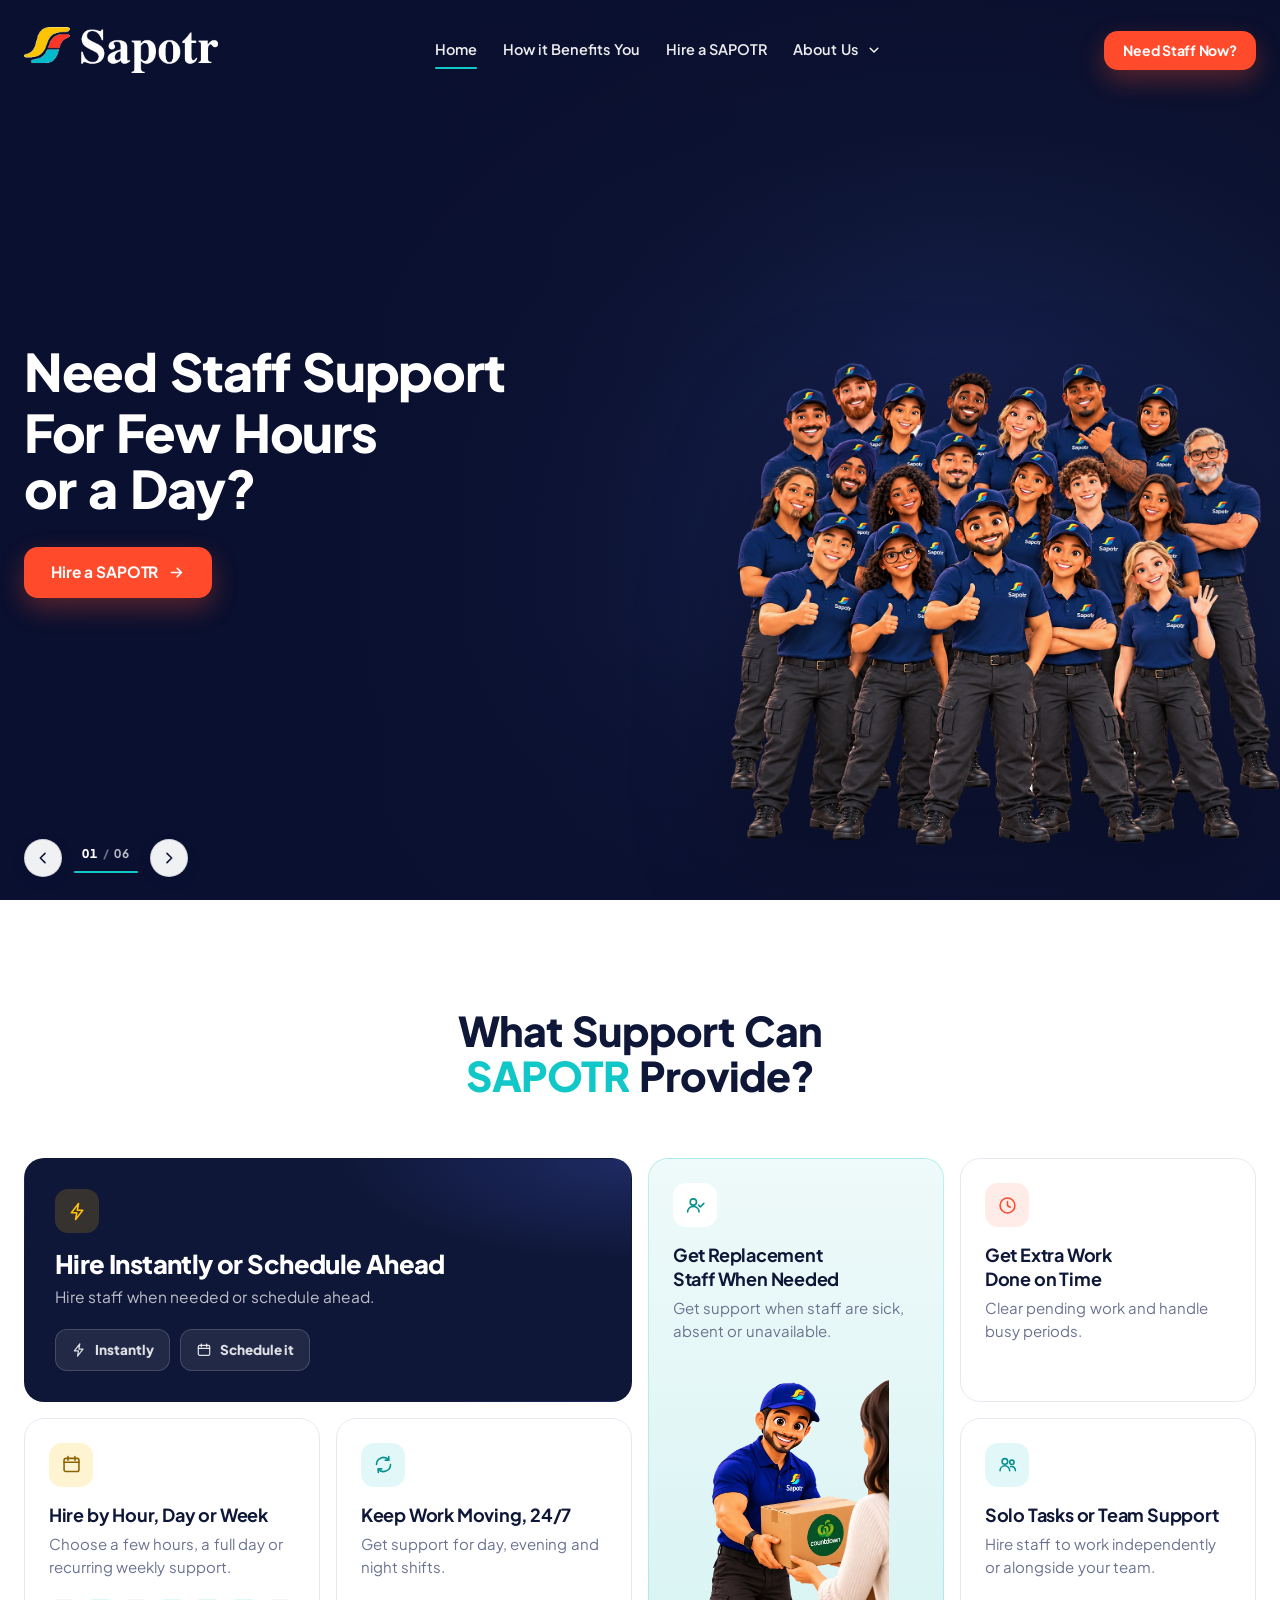
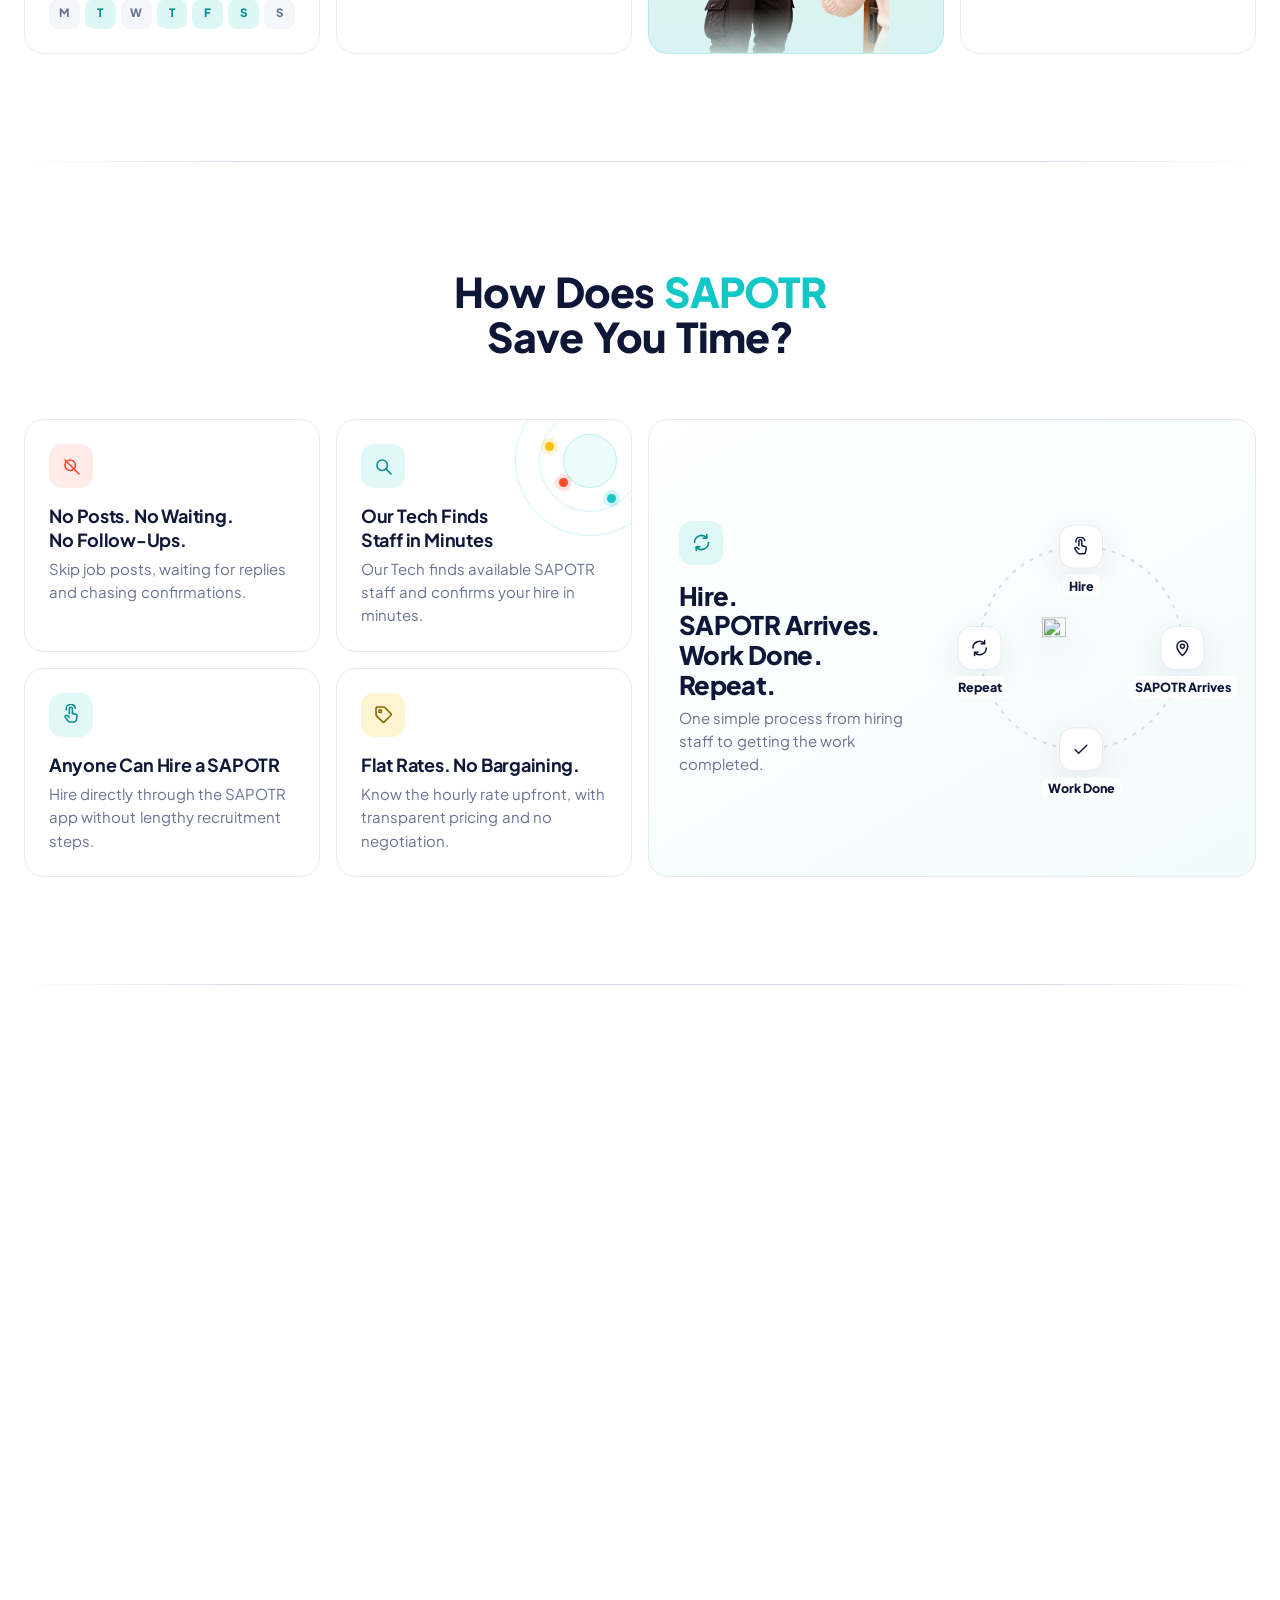
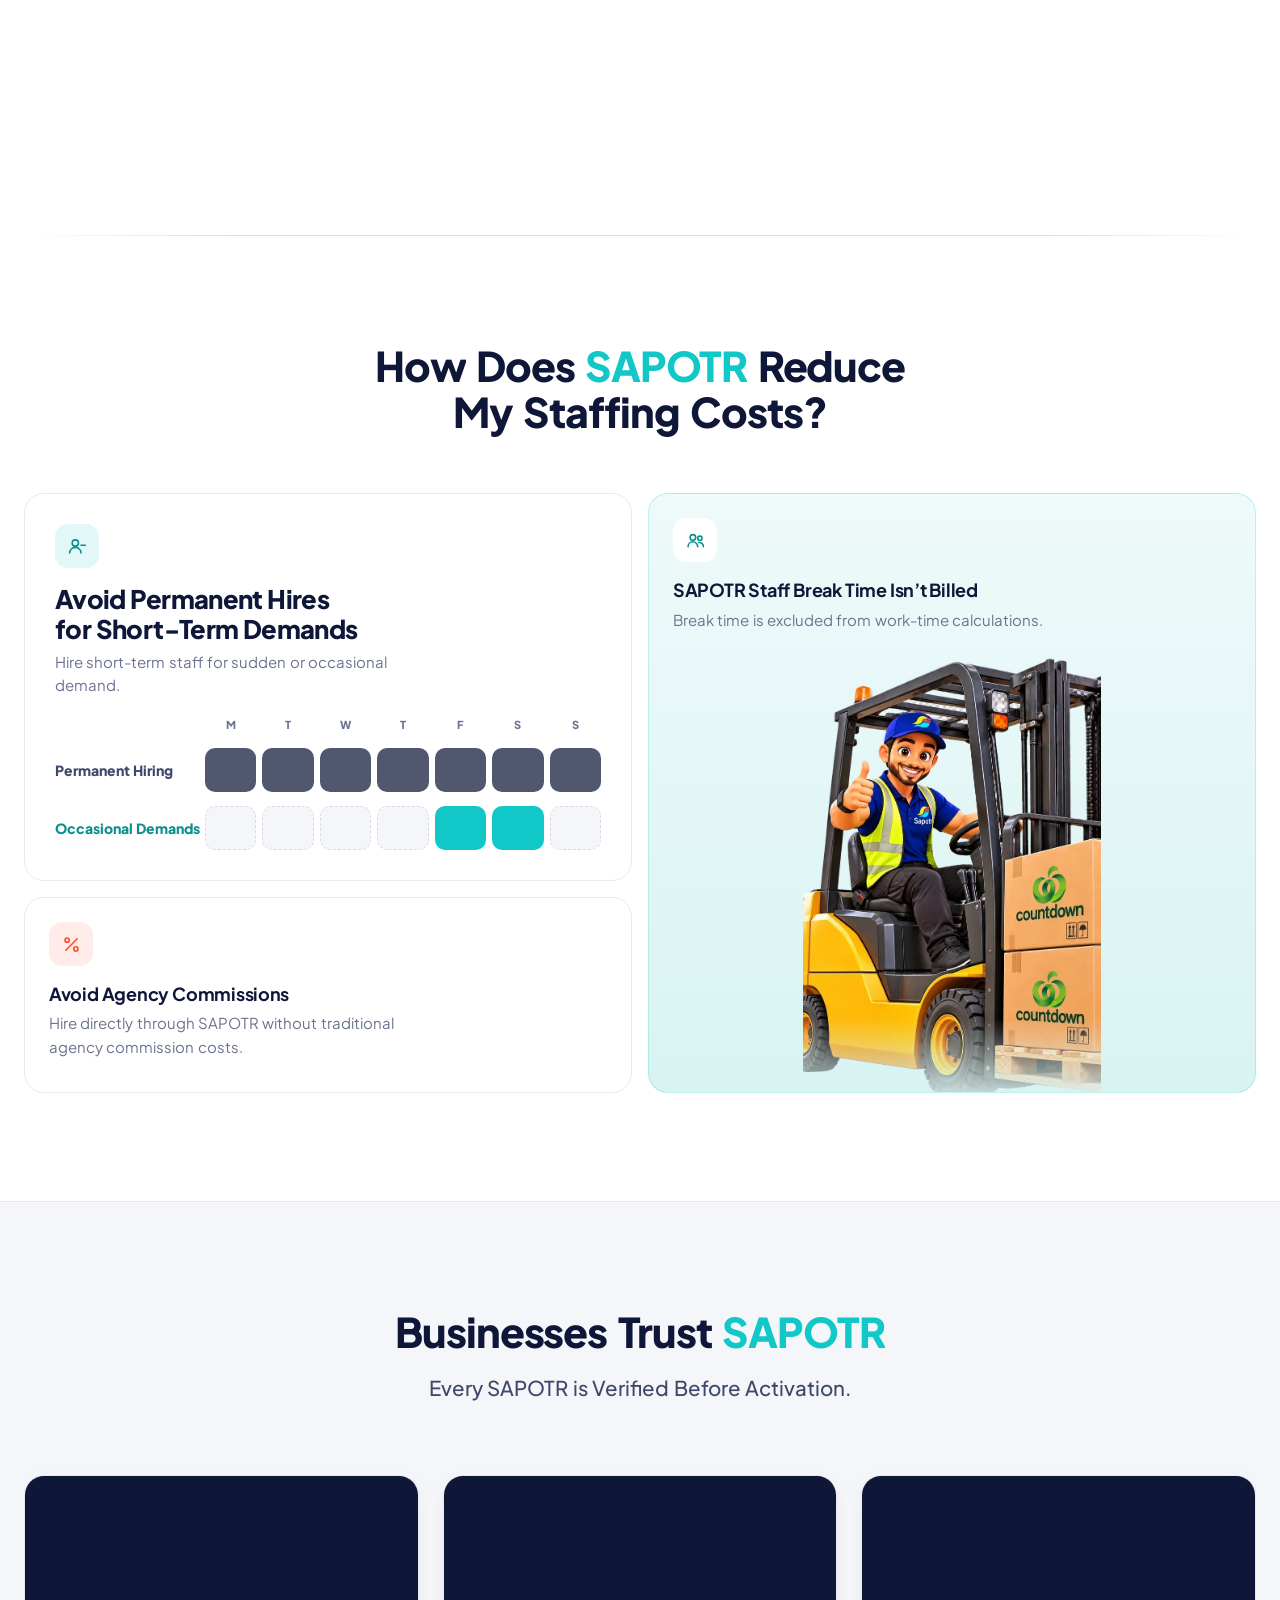
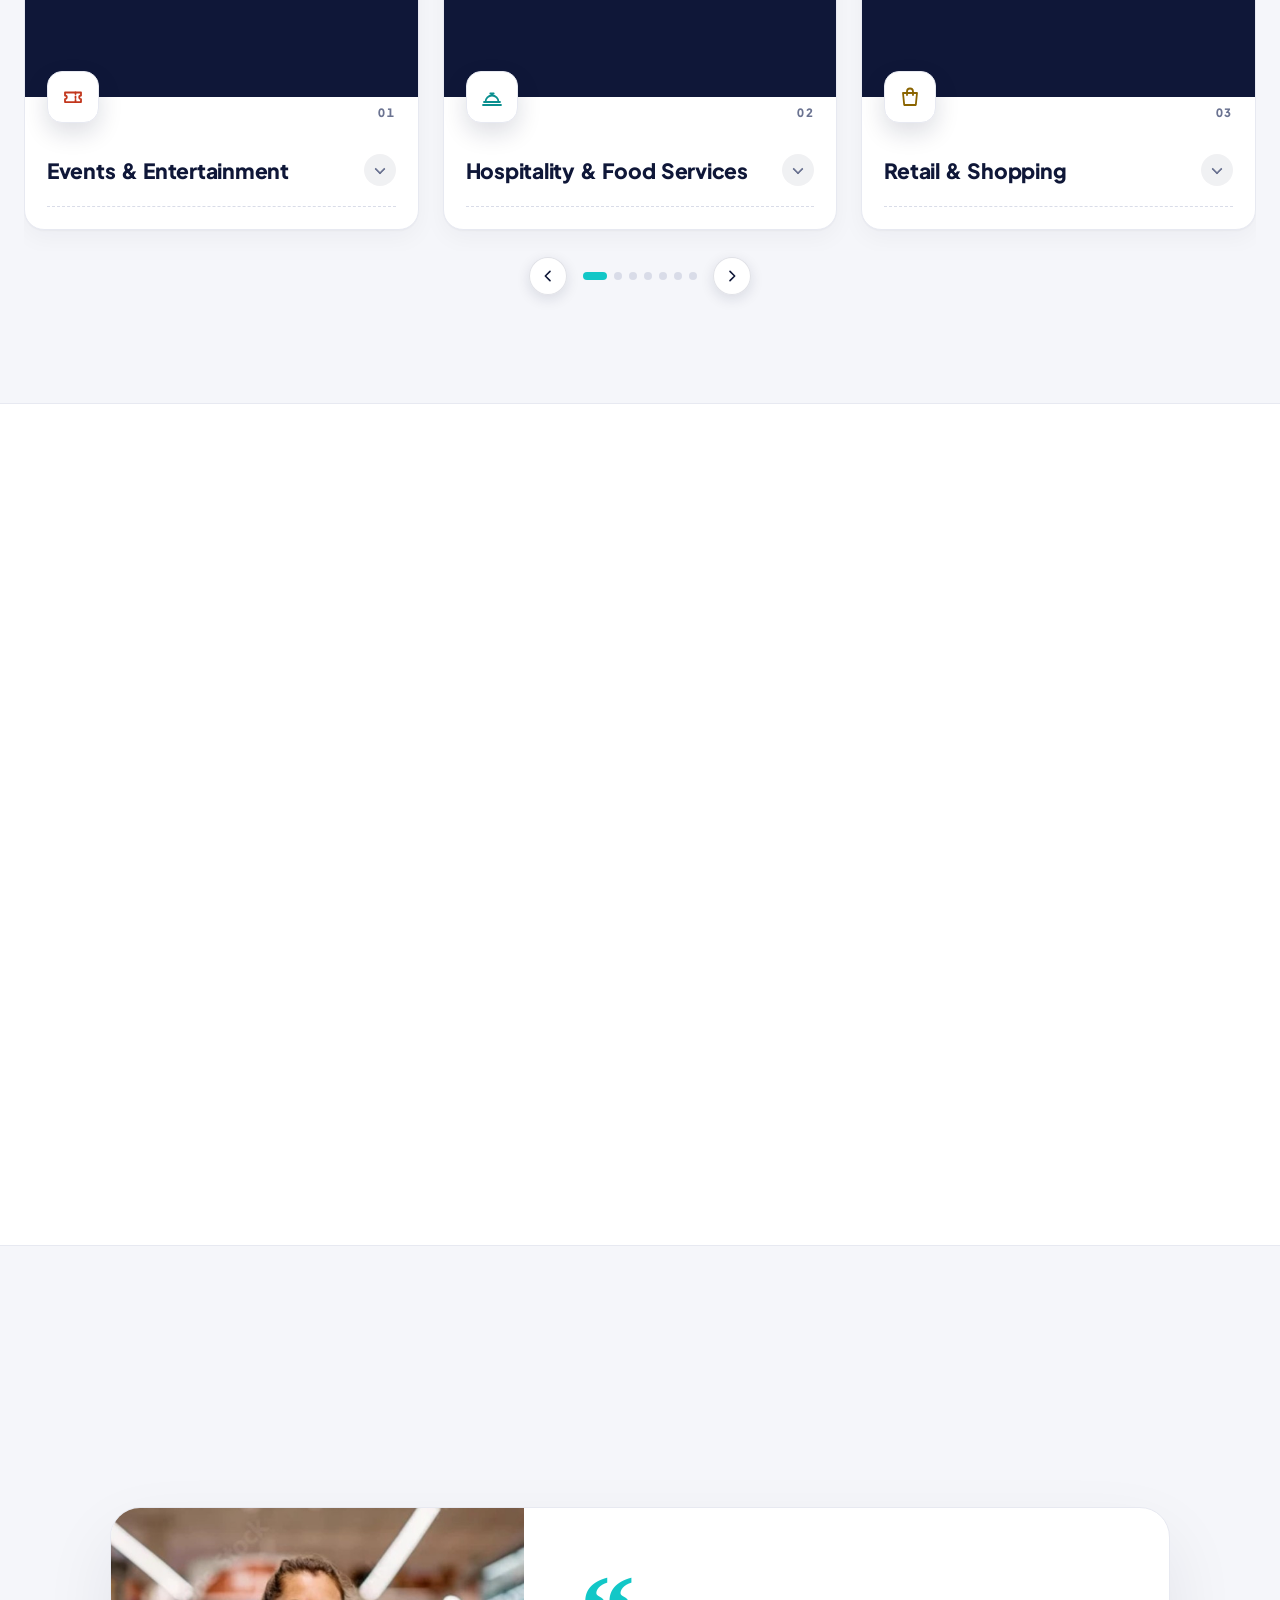
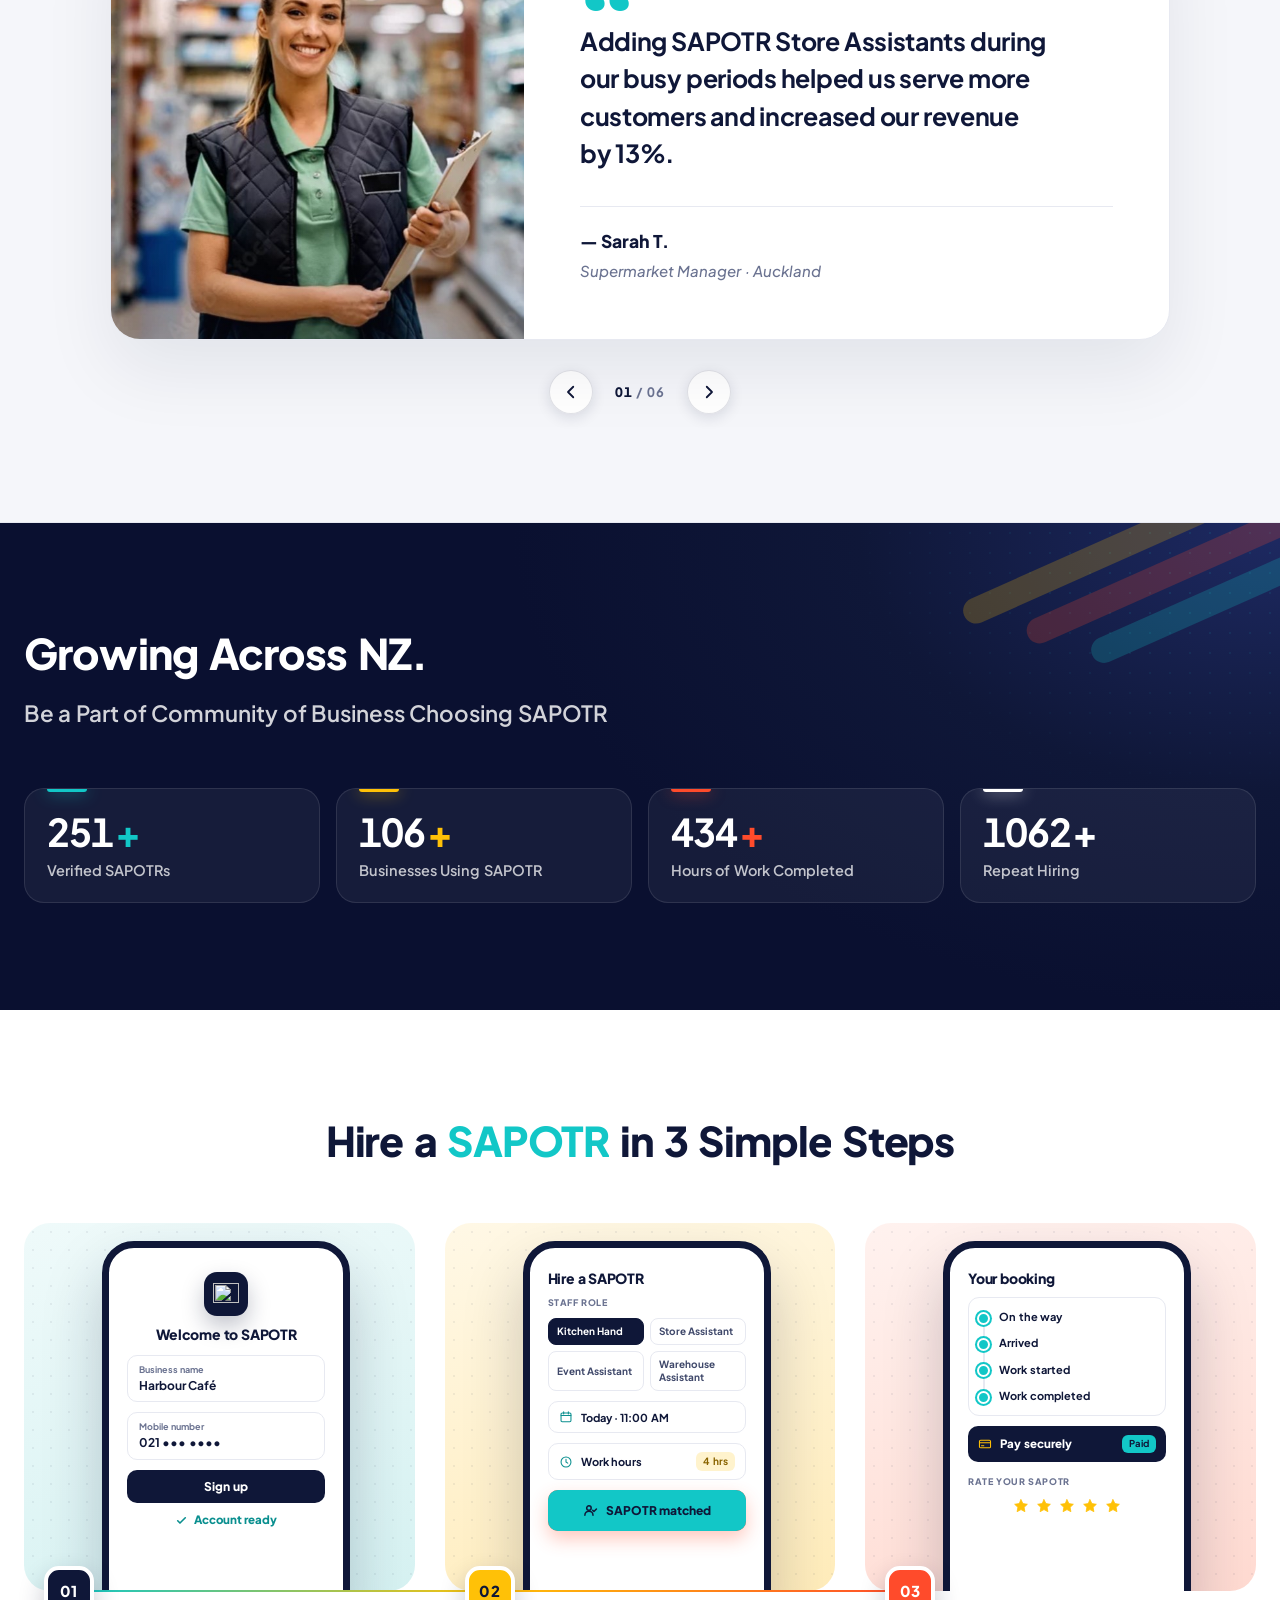
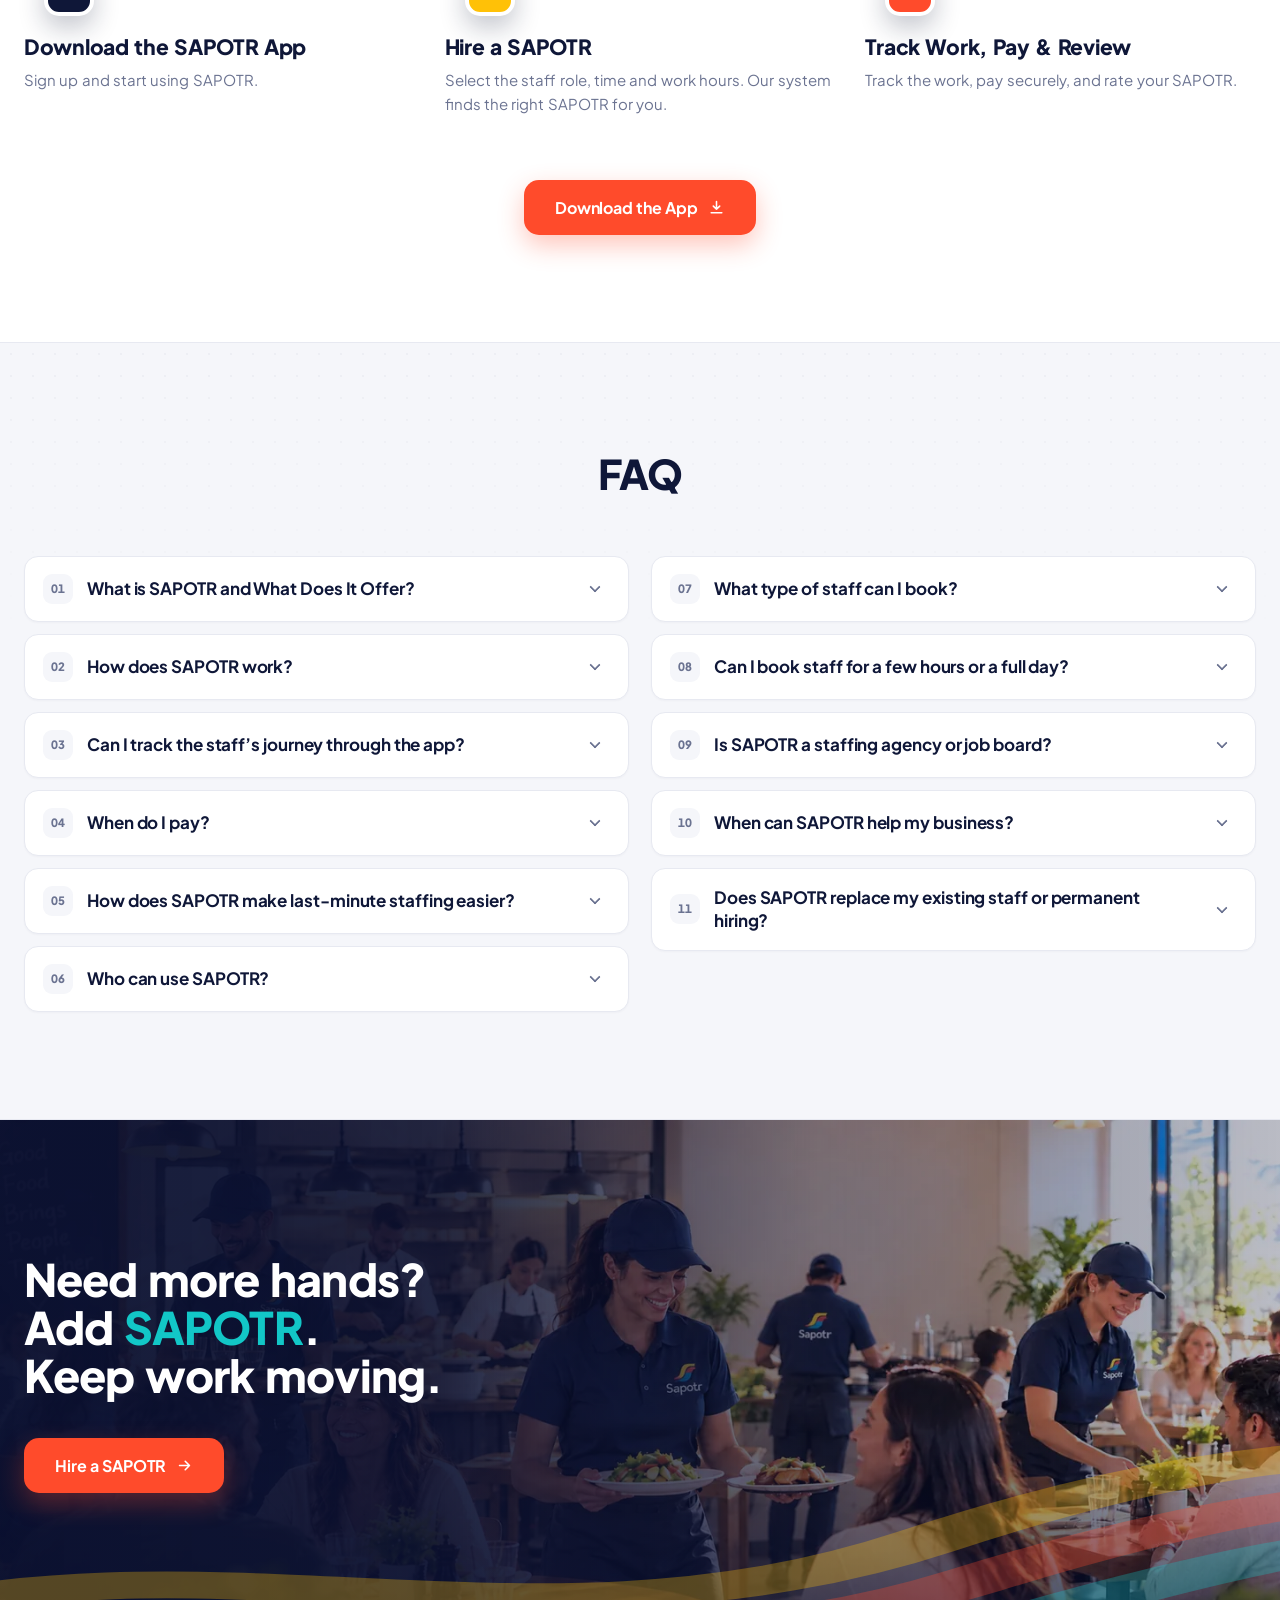
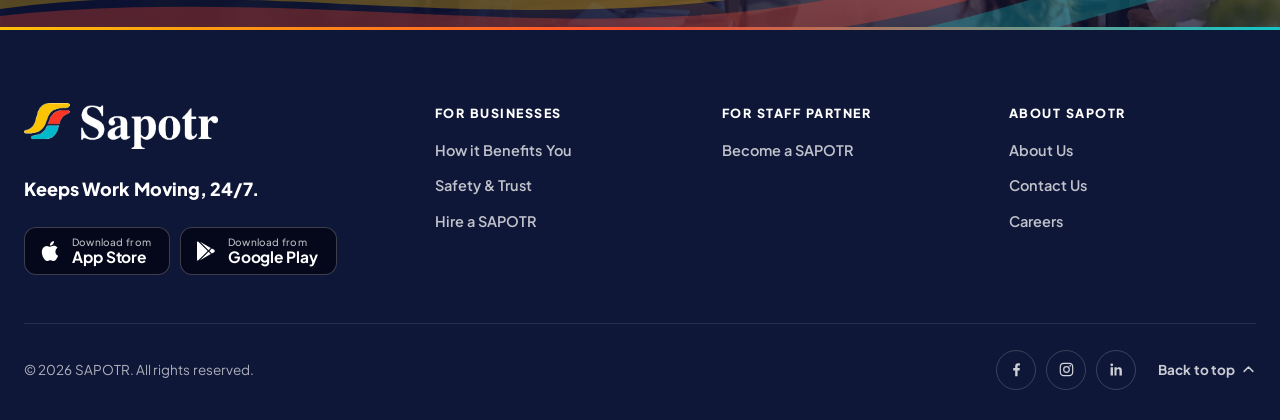
==== commit 095010a9: "Entire UI changes 14-10" ====
--- a/index.html
+++ b/index.html
@@ -24,8 +24,7 @@
 <link rel="preconnect" href="https://fonts.googleapis.com">
 <link rel="preconnect" href="https://fonts.gstatic.com" crossorigin>
 <link href="https://fonts.googleapis.com/css2?family=Plus+Jakarta+Sans:wght@400;500;600;700;800&display=swap" rel="stylesheet">
-<link rel="preload" as="image" href="assets/img/hero-cafe-1800.png" media="(min-width:901px) and (min-aspect-ratio:1/1)">
-<link rel="preload" as="image" href="assets/img/hero-cafe-m.png" media="(max-width:900px), (max-aspect-ratio:1/1)">
+<link rel="preload" as="image" href="assets/img/banner4-group.webp" fetchpriority="high">
 <link rel="stylesheet" href="styles.css">
 </head>
 <body id="top">
@@ -126,13 +125,11 @@
       <ul class="nav-list">
         <li><a href="#top" data-spy="hero">Home</a></li>
         <li><a href="#benefits">How it Benefits You</a></li>
-        <li><a href="#safety">Safety &amp; Trust</a></li>
         <li><a href="#hire">Hire a SAPOTR</a></li>
         <li class="has-drop">
           <a href="about.html">About Us</a>
           <button class="drop-btn" type="button" aria-expanded="false" aria-controls="drop-about" aria-label="Show the About Us pages"><svg class="ic" aria-hidden="true"><use href="#i-chev-d"/></svg></button>
           <ul class="drop" id="drop-about" hidden>
-            <li><a href="about.html#name"><span class="drop-ic ic-cyan"><svg class="ic" aria-hidden="true"><use href="#i-sun"/></svg></span>How SAPOTR Got Its Name</a></li>
             <li><a href="about.html#mission"><span class="drop-ic ic-yellow"><svg class="ic" aria-hidden="true"><use href="#i-route"/></svg></span>Our Mission</a></li>
             <li><a href="about.html#vision"><span class="drop-ic ic-red"><svg class="ic" aria-hidden="true"><use href="#i-trend"/></svg></span>Our Vision</a></li>
             <li><a href="about.html#advantage"><span class="drop-ic ic-cyan"><svg class="ic" aria-hidden="true"><use href="#i-bolt"/></svg></span>The SAPOTR Advantage</a></li>
@@ -152,7 +149,6 @@
   <nav class="mobile-nav" id="mobile-nav" aria-label="Menu" hidden>
     <a href="#top">Home</a>
     <a href="#benefits">How it Benefits You</a>
-    <a href="#safety">Safety &amp; Trust</a>
     <a href="#hire">Hire a SAPOTR</a>
     <a href="about.html">About Us</a>
     <a class="btn btn--accent" href="#hire">Need Staff Now?</a>
@@ -169,11 +165,8 @@
       <!-- ───── Banner 1 · the café that is a pair of hands short ───── -->
       <article class="hs hs--cafe is-active" id="hs-1" data-tone="dark" role="group" aria-roledescription="slide" aria-label="1 of 6">
         <div class="hs-bg">
-          <picture>
-            <source media="(max-width:900px), (max-aspect-ratio:1/1)" srcset="assets/img/hero-cafe-m.png" width="860" height="1289">
-            <img class="hs-photo" src="assets/img/hero-cafe-1800.png" width="1800" height="1202" fetchpriority="high" decoding="async" draggable="false"
-                 alt="A SAPOTR in a navy SAPOTR cap and apron giving a thumbs up in a restaurant kitchen, tablet in hand">
-          </picture>
+          <img class="hs-photo b1-photo" src="assets/img/banner4-group.png" width="1072" height="944" fetchpriority="high" decoding="async" draggable="false"
+               alt="A team of smiling SAPOTRs in navy SAPOTR caps and polos">
           <span class="hs-scrim" aria-hidden="true"></span>
         </div>
 
@@ -186,15 +179,6 @@
           </div>
         </div>
 
-        <div class="bk b1-card" aria-hidden="true">
-          <div class="bk-head"><img src="assets/img/logo-mark-256.webp" alt="" width="256" height="202"><b>New booking</b><span class="bk-live">Live</span></div>
-          <div class="bk-role">
-            <span class="ocard-ic ic-yellow"><svg class="ic"><use href="#c-hosp"/></svg></span>
-            <span class="ocard-t"><small>Hospitality &amp; Food Services</small><b>Kitchen Hand</b></span>
-          </div>
-          <div class="bk-dur"><i>Few Hours</i><i>Half Day</i><i>Full Day</i></div>
-          <div class="bk-status"><span class="bk-tick"><svg class="ic"><use href="#i-check"/></svg></span>SAPOTR matched</div>
-        </div>
       </article>
 
       <!-- ───── Banner 2 · your instant staff ───── -->
@@ -203,7 +187,7 @@
 
         <div class="wrap hs-inner b2-inner">
           <div class="hs-copy">
-            <h2 class="hs-title b2-title" data-seq="1"><span class="b2-name"><span class="hl">SAPOTR</span>,</span> Your Instant Staff.</h2>
+            <h2 class="hs-title b2-title"><span class="b2-ln"><span class="wd" style="--w:0">Hire,</span></span> <span class="b2-ln b2-name"><span class="wd" style="--w:1"><span class="hl">Hire</span></span> <span class="wd" style="--w:2"><span class="hl">SAPOTR</span>,</span></span> <span class="b2-ln"><span class="wd" style="--w:3">Your</span> <span class="wd" style="--w:4">Instant</span> <span class="wd" style="--w:5">Staff.</span></span></h2>
             <div class="hs-cta" data-seq="2">
               <a class="btn btn--accent btn--lg magnet" href="#hire">Hire Now<svg class="ic" aria-hidden="true"><use href="#i-arrow"/></svg></a>
             </div>
@@ -219,10 +203,7 @@
                 <svg viewBox="0 0 100 100"><circle cx="50" cy="50" r="44"/><circle class="b2-run" cx="50" cy="50" r="44"/></svg>
                 <span><svg class="ic"><use href="#i-bolt"/></svg></span>
               </div>
-              <div class="ocard b2-note b2-note--a" aria-hidden="true">
-                <span class="ocard-ic ic-yellow"><svg class="ic"><use href="#i-bolt"/></svg></span>
-                <span class="ocard-t"><small>Staff request</small><b>Sent just now</b></span>
-              </div>
+               
               <div class="ocard b2-note b2-note--b" aria-hidden="true">
                 <span class="ocard-ic ic-cyan"><svg class="ic"><use href="#i-user-check"/></svg></span>
                 <span class="ocard-t"><small>SAPOTR confirmed</small><b>Store Assistant</b></span>
@@ -274,7 +255,7 @@
 
         <div class="wrap hs-inner b5-inner">
           <div class="hs-copy">
-            <h2 class="hs-title b5-title" data-seq="1">Our Technology FINDS <span class="b5-line">Verified <span class="hl">SAPOTR</span> Staff,</span> <span class="b5-line">in Minutes.</span></h2>
+            <h2 class="hs-title b5-title" data-seq="1">Our Tech FINDS <span class="b5-line">Verified <span class="hl">SAPOTR</span> Staff,</span> <span class="b5-line">in Minutes.</span></h2>
             <div class="hs-cta" data-seq="2">
               <a class="btn btn--accent btn--lg magnet" href="#hire">Hire Now<svg class="ic" aria-hidden="true"><use href="#i-arrow"/></svg></a>
             </div>
@@ -327,11 +308,8 @@
       <!-- ───── Banner 6 · last-minute support for urgent work ───── -->
       <article class="hs hs--urgent" id="hs-6" data-tone="dark" role="group" aria-roledescription="slide" aria-label="6 of 6" hidden>
         <div class="hs-bg">
-          <picture>
-            <source media="(max-width:900px), (max-aspect-ratio:1/1)" srcset="assets/img/banner6-m.jpg" width="1010" height="1024">
-            <img class="hs-photo" src="assets/img/Banner6.jpg" width="1536" height="1024" decoding="async" fetchpriority="low" draggable="false"
-                 alt="A SAPOTR at a supermarket checkout handing groceries to a smiling customer, beside a checklist: Job Completed On Time, Assigned Work Done, Good Quality, Shop Ready, Happy Customer">
-          </picture>
+          <img class="hs-photo" src="assets/img/Banner6th.png" width="1448" height="1086" decoding="async" fetchpriority="low" draggable="false"
+               alt="A large team of smiling SAPOTRs in navy SAPOTR caps and polos, many giving a thumbs up">
           <span class="b4-panel" aria-hidden="true"></span>
           <span class="b4-stripe b4-stripe--y" aria-hidden="true"></span>
           <span class="b4-stripe b4-stripe--r" aria-hidden="true"></span>
@@ -374,7 +352,7 @@
 </section>
 
 <!-- ══════════ Category ticker ══════════ -->
-<section class="ticker" id="ticker" aria-label="Businesses SAPOTR supports">
+<!-- <section class="ticker" id="ticker" aria-label="Businesses SAPOTR supports">
   <div class="ticker-row">
     <div class="ticker-inner" id="ticker-inner">
       <ul class="ticker-track">
@@ -390,7 +368,7 @@
       </ul>
     </div>
   </div>
-</section>
+</section> -->
 
 <!-- ══════════ 2 · What support SAPOTR provides — the frozen site's benefit bento ══════════
      Sections 2–5 share the frozen #benefits cards (.tile / .tile-ic / .viz / .loop).
@@ -401,7 +379,7 @@
     <div class="bento">
       <article class="tile tile--navy p1 r" data-r data-spot>
         <span class="tile-ic"><svg class="ic" aria-hidden="true"><use href="#i-bolt"/></svg></span>
-        <h4>Instant or Scheduled Support</h4>
+        <h4>Hire Instantly or Schedule Ahead</h4>
         <p>Hire staff when needed or schedule ahead.</p>
         <span class="viz viz-toggles" aria-hidden="true"><i><svg class="ic"><use href="#i-bolt"/></svg>Instantly</i><i><svg class="ic"><use href="#i-calendar"/></svg>Schedule it</i></span>
       </article>
@@ -412,10 +390,10 @@
       </article>
       <article class="tile tile--pic p3 r" data-r data-spot>
         <span class="tile-ic ic-cyan"><svg class="ic" aria-hidden="true"><use href="#i-user-check"/></svg></span>
-        <h4>Cover Shifts When Staff Are Away</h4>
+        <h4>Get Replacement Staff When Needed</h4>
         <p>Get support when staff are sick, absent or unavailable.</p>
-        <img class="pic-person" src="assets/img/bn-crisis.webp" width="717" height="1100" loading="lazy" decoding="async"
-             alt="A SAPOTR in uniform running with his backpack, on his way to help">
+        <img class="pic-person" src="assets/img/bn-replacement.webp" width="718" height="1100" loading="lazy" decoding="async"
+             alt="A smiling SAPOTR handing a grocery box to a customer at her door">
       </article>
       <article class="tile p4 r" data-r data-spot>
         <span class="tile-ic ic-cyan"><svg class="ic" aria-hidden="true"><use href="#i-people"/></svg></span>
@@ -462,7 +440,7 @@
       <article class="tile tile--loop p4 r" data-r data-spot>
         <div class="loop-copy">
           <span class="tile-ic ic-cyan"><svg class="ic" aria-hidden="true"><use href="#i-repeat"/></svg></span>
-          <h4>Hire. SAPOTR Arrives. Work Gets Done. Repeat.</h4>
+          <h4 class="loop-steps"><span style="--l:0">Hire.</span> <span style="--l:1">SAPOTR Arrives.</span> <span style="--l:2">Work Done.</span> <span style="--l:3">Repeat.</span></h4>
           <p>One simple process from hiring staff to getting the work completed.</p>
         </div>
         <div class="loop" aria-hidden="true">
@@ -540,12 +518,12 @@
         <p>Hire directly through SAPOTR without traditional agency commission costs.</p>
       </article>
       <!-- a whole team of SAPOTRs: extra staff, only when the busy period needs them -->
-      <article class="tile tile--pic tile--team p3 r" data-r data-spot>
+      <article class="tile tile--pic tile--fill p3 r" data-r data-spot>
         <span class="tile-ic ic-cyan"><svg class="ic" aria-hidden="true"><use href="#i-people"/></svg></span>
-        <h4>Scale Staff With Demand</h4>
-        <p>Add extra staff during busy periods without maintaining a larger team year-round.</p>
-        <img class="pic-person" src="assets/img/banner4-group.webp" width="1072" height="944" loading="lazy" decoding="async"
-             alt="A large team of SAPOTRs in uniform, smiling together">
+        <h4>SAPOTR Staff Break Time Isn’t Billed</h4>
+        <p>Break time is excluded from work-time calculations.</p>
+        <img class="pic-person" src="assets/img/bn-breaktime.webp" width="737" height="1100" loading="lazy" decoding="async"
+             alt="A SAPOTR in a hi-vis vest giving a thumbs up from a forklift carrying boxes">
       </article>
     </div>
   </div>
@@ -599,7 +577,7 @@
           </div>
         </article>
         <article class="ind ind--yellow" data-acc-item>
-          <figure class="ind-media"><img src="assets/img/ind-delivery.webp" width="800" height="533" loading="lazy" decoding="async" alt="A SAPOTR at the wheel giving a thumbs up"><p class="ind-flag"><svg class="ic" aria-hidden="true"><use href="#i-id"/></svg>Need Valid License</p></figure>
+          <figure class="ind-media"><img src="assets/img/ind-delivery.webp" width="800" height="533" loading="lazy" decoding="async" alt="A SAPOTR at the wheel giving a thumbs up"></figure>
           <div class="ind-body">
             <div class="ind-head"><span class="ind-ic"><svg class="ic" aria-hidden="true"><use href="#c-delivery"/></svg></span><span class="ind-n" aria-hidden="true">05</span></div>
             <h3 class="ind-name"><button class="ind-q" type="button" aria-expanded="false" aria-controls="ind-a5" id="ind-q5">Delivery &amp; Driving<span class="ind-x" aria-hidden="true"></span></button></h3>
@@ -662,13 +640,35 @@
 <section class="section safe-sec" id="safety">
   <div class="wrap">
     <div class="safe-head">
-      <h2 class="sec-title safe-title" data-split><span class="ln">Your Confidence in <span class="hl">SAPOTR</span> is Our Priority</span> <span class="ln">Every SAPOTR is Verified Before Activation.</span> <span class="ln">Tracked From Hiring to Work Completion.</span></h2>
+      <h2 class="sec-title safe-title" data-split><span class="ln">Your Confidence in <span class="hl">SAPOTR</span></span> <span class="ln">is Our Priority</span> <span class="ln ln--sub">Every SAPOTR is Verified Before Activation.</span> <span class="ln ln--sub">Tracked From Hiring to Work Completion.</span></h2>
       <span class="safe-badge r" data-r aria-hidden="true"><svg class="ic"><use href="#i-shield"/></svg></span>
     </div>
 
     <!-- four cards in a row on desktop, two by two on tablets, a one-card rail on phones -->
     <div class="rail-vp safe-vp r" data-r id="safe-vp" role="group" aria-roledescription="carousel" aria-label="How every SAPOTR is checked and tracked">
       <div class="rail-track safe-grid" id="safe-grid">
+
+        <article class="safe">
+          <div class="safe-viz sv-police" aria-hidden="true">
+            <span class="sv-doc"><i></i><i></i><i></i><i></i></span>
+            <span class="sv-scan"></span>
+            <span class="sv-shield"><svg class="ic"><use href="#i-badge"/></svg></span>
+          </div>
+          <span class="safe-ic ic-red"><svg class="ic" aria-hidden="true"><use href="#i-badge"/></svg></span>
+          <h3>Police Verification</h3>
+          <p>Criminal-history screening is completed where applicable.</p>
+        </article>
+
+         <article class="safe">
+          <div class="safe-viz sv-nz" aria-hidden="true">
+            <span class="sv-doc"><b>NZ</b><i></i><i></i><i></i></span>
+            <span class="sv-stamp"><svg class="ic"><use href="#i-check"/></svg></span>
+          </div>
+          <span class="safe-ic ic-yellow"><svg class="ic" aria-hidden="true"><use href="#i-nz"/></svg></span>
+          <h3>Right to Work in NZ</h3>
+          <p>Work eligibility is verified before activation.</p>
+        </article>
+
         <article class="safe">
           <div class="safe-viz sv-id" aria-hidden="true">
             <span class="sv-card"><span class="sv-av"></span><span class="sv-lines"><i></i><i></i><i></i></span></span>
@@ -681,26 +681,9 @@
           <p>Government-issued ID, profile details and required licences are checked.</p>
         </article>
 
-        <article class="safe">
-          <div class="safe-viz sv-nz" aria-hidden="true">
-            <span class="sv-doc"><b>NZ</b><i></i><i></i><i></i></span>
-            <span class="sv-stamp"><svg class="ic"><use href="#i-check"/></svg></span>
-          </div>
-          <span class="safe-ic ic-yellow"><svg class="ic" aria-hidden="true"><use href="#i-nz"/></svg></span>
-          <h3>Right to Work in NZ</h3>
-          <p>Work eligibility is verified before activation.</p>
-        </article>
-
-        <article class="safe">
-          <div class="safe-viz sv-police" aria-hidden="true">
-            <span class="sv-doc"><i></i><i></i><i></i><i></i></span>
-            <span class="sv-scan"></span>
-            <span class="sv-shield"><svg class="ic"><use href="#i-badge"/></svg></span>
-          </div>
-          <span class="safe-ic ic-red"><svg class="ic" aria-hidden="true"><use href="#i-badge"/></svg></span>
-          <h3>Police Verification</h3>
-          <p>Criminal-history screening is completed where applicable.</p>
-        </article>
+       
+
+        
 
         <article class="safe">
           <div class="safe-viz sv-track" aria-hidden="true">
@@ -727,7 +710,7 @@
 <!-- ══════════ 8 · What businesses say — one at a time ══════════ -->
 <section class="section section--tint tm" id="reviews">
   <div class="wrap">
-    <h2 class="sec-title sec-title--center tm-title" data-split><span class="ln">Don’t Take Our Word for It.</span> <span class="ln ln--sub">Hear From Businesses Like Yours.</span></h2>
+    <h2 class="sec-title sec-title--center tm-title" data-split><span class="ln">Don’t Take Our Word.</span> <span class="ln ln--sub">Hear From Businesses Like Yours.</span></h2>
 
     <!-- PLACEHOLDER PORTRAITS: replace each tm-*.webp with the real customer's own photo
          (with their consent) before launch — stock photos must not imply a real endorsement. -->
@@ -786,7 +769,7 @@
       <div class="tm-ui">
         <button class="c-arrow c-arrow--lg" id="tm-prev" type="button" aria-label="Previous testimonial" aria-controls="tm-slides"><svg class="ic" aria-hidden="true"><use href="#i-chev-l"/></svg></button>
         <span class="tm-count" aria-hidden="true"><b id="tm-now">01</b> / 06</span>
-        <div class="dots tm-dots" id="tm-dots" aria-hidden="true"></div>
+        <!-- <div class="dots tm-dots" id="tm-dots" aria-hidden="true"></div> -->
         <button class="c-arrow c-arrow--lg" id="tm-next" type="button" aria-label="Next testimonial" aria-controls="tm-slides"><svg class="ic" aria-hidden="true"><use href="#i-chev-r"/></svg></button>
       </div>
     </div>
@@ -960,7 +943,7 @@
   </div>
 
   <div class="wrap cta-inner">
-    <h2 data-split><span class="ln">Need more hands?</span> <span class="ln">Add <span class="hl">SAPOTR</span>, Keep work moving.</span></h2>
+    <h2 data-split="lines"><span class="ln">Need more hands?</span> <span class="ln">Add <span class="hl">SAPOTR</span>.</span> <span class="ln">Keep work moving.</span></h2>
     <div class="r" data-r>
       <a class="btn btn--accent btn--xl magnet" href="#hire">Hire a SAPOTR<svg class="ic" aria-hidden="true"><use href="#i-arrow"/></svg></a>
     </div>
--- a/styles.css
+++ b/styles.css
@@ -28,7 +28,8 @@
   --pad:clamp(80px,8.4vw,128px);
   --title-gap:clamp(44px,4.6vw,64px);
   --ease:cubic-bezier(.22,.68,.28,1);
-  --head-h:76px;
+  --head-top:12px;      /* empty space above the header row */
+  --head-h:88px;
   --box-title:21px;     /* important card/box titles across the page */
 }
 
@@ -100,7 +101,7 @@
 /* ───── 4 · Header ───── */
 .site-header{position:fixed;top:0;left:0;right:0;z-index:80;border-bottom:1px solid transparent;
   transition:background .35s var(--ease),box-shadow .35s var(--ease),border-color .35s var(--ease),color .35s var(--ease)}
-.header-inner{height:var(--head-h);display:flex;align-items:center;gap:28px}
+.header-inner{height:var(--head-h);padding-top:var(--head-top);display:flex;align-items:center;gap:28px}
 /* the plain SAPOTR wordmark, set larger than the two-line Partner lock-up */
 .brand{position:relative;display:block;height:46px;flex:none}
 .brand img{height:46px;width:auto;object-fit:contain;transition:opacity .3s var(--ease)}
@@ -292,7 +293,16 @@
 
 /* ───── 7 · Banners ───── */
 /* 1 · the café that is a pair of hands short */
-.hs--cafe .hs-photo{object-position:68% 38%}
+/* the SAPOTR team (a transparent cut-out) stands on the floor to the right of the headline,
+   in front of a soft glow — above the scrim, so the people keep their colour */
+.hs--cafe .hs-bg{background:radial-gradient(ellipse 58% 72% at 74% 62%,#1B2862 0%,#0F1738 55%,#080D26 100%)}
+.hs--cafe .b1-photo{z-index:1;inset:auto;right:max(24px,calc((100% - 1240px) / 2));bottom:0;width:min(43%,680px);height:calc(100% - var(--head-h) - 3vh);
+  object-fit:contain;object-position:100% 100%;transform-origin:70% 100%;filter:drop-shadow(0 30px 50px rgba(0,0,0,.35))}
+/* web view: the group sits further right (as far as the page margin allows) and higher —
+   raised by lifting its floor, so on short screens it shrinks rather than sliding under the header.
+   Phones and tablets set their own position. */
+.hs--cafe{--b1-x:min(4vw,64px,max(24px,(100vw - 1240px) / 2 - 10px));--b1-up:clamp(32px,6vh,64px)}
+.hs--cafe .b1-photo{bottom:var(--b1-up);height:calc(100% - var(--head-h) - 3vh - var(--b1-up));translate:var(--b1-x) 0}
 .hs--cafe.is-active .hs-photo{animation:kb 12s var(--ease) both}
 .hs--cafe .hs-scrim{background:
   linear-gradient(90deg,rgba(10,16,48,.95) 0%,rgba(10,16,48,.86) 28%,rgba(10,16,48,.42) 52%,rgba(10,16,48,.06) 72%),
@@ -300,26 +310,6 @@
 .b1-title{font-size:calc(var(--ht) * 1.04)}
 .b1-line{display:block;margin-top:.1em}
 
-.bk{display:flex;flex-direction:column;gap:11px;padding:16px;background:rgba(255,255,255,.97);color:var(--ink);border-radius:20px;
-  box-shadow:0 30px 70px rgba(0,0,0,.36),0 0 0 1px rgba(255,255,255,.4)}
-.b1-card{position:absolute;z-index:3;width:296px;right:max(24px,calc((100% - 1240px) / 2));bottom:calc(var(--ui-h) + clamp(44px,9vh,100px))}
-.hs--cafe.is-active .b1-card{animation:pop .7s var(--ease) .9s both,bob 8s ease-in-out 1.8s infinite}
-.bk-head{display:flex;align-items:center;gap:8px;font-size:13.5px}
-.bk-head img{width:22px;height:auto}
-.bk-head b{font-weight:800}
-.bk-live{margin-left:auto;display:inline-flex;align-items:center;gap:6px;padding:4px 9px;border-radius:999px;background:rgba(18,199,199,.12);
-  font-size:11px;font-weight:800;letter-spacing:.04em;text-transform:uppercase;color:var(--cyan-ink)}
-.bk-live::before{content:"";width:6px;height:6px;border-radius:50%;background:var(--cyan);box-shadow:0 0 0 3px rgba(18,199,199,.22)}
-.bk-role{display:flex;align-items:center;gap:10px;padding:10px;border:1px solid var(--line);border-radius:14px}
-.bk-dur{display:grid;grid-template-columns:repeat(3,minmax(0,1fr));gap:6px}
-.bk-dur i{padding:8px 4px;border-radius:10px;background:var(--tint);border:1px solid transparent;text-align:center;font-style:normal;font-size:12px;font-weight:800;color:var(--ink-2)}
-.hs--cafe.is-active .bk-dur i{animation:dur 7.2s var(--ease) infinite}
-.hs--cafe.is-active .bk-dur i:nth-child(2){animation-delay:2.4s}
-.hs--cafe.is-active .bk-dur i:nth-child(3){animation-delay:4.8s}
-@keyframes dur{0%,4%{background:var(--tint);color:var(--ink-2)}8%,30%{background:var(--navy);color:#fff}36%,100%{background:var(--tint);color:var(--ink-2)}}
-.bk-status{display:flex;align-items:center;gap:9px;padding:10px 12px;border-radius:12px;background:var(--navy);color:#fff;font-size:13.5px;font-weight:800}
-.bk-tick{display:grid;place-items:center;width:22px;height:22px;border-radius:50%;background:var(--cyan);color:var(--navy)}
-.bk-tick .ic{width:13px;height:13px;stroke-width:3}
 
 /* 2 · your instant staff */
 .hs--instant .hs-bg{background:linear-gradient(160deg,#FFFFFF 0%,#F5FAFB 48%,#E2F5F5 100%)}
@@ -331,7 +321,12 @@
 .b2-inner,.b3-inner,.b5-inner,.b6-inner{display:grid;grid-template-columns:minmax(0,1fr) minmax(0,1fr);align-items:center;gap:clamp(30px,5vw,80px)}
 .b2-inner .hs-copy,.b3-inner .hs-copy,.b5-inner .hs-copy,.b6-inner .hs-copy{max-width:600px}
 .b2-title{font-size:calc(var(--ht) * 1.12)}
-.b2-name{display:block}
+.b2-ln{display:block}
+/* the headline arrives a word at a time (each .wd carries its turn in --w), then the button */
+.b2-title .wd{display:inline-block}
+.js .hs .b2-title .wd{opacity:0}
+.hs.is-active .b2-title .wd{animation:hs-rise .7s var(--ease) both;animation-delay:calc(240ms + var(--w) * 150ms)}
+.b2-inner .hs-cta{--seq:1060ms}
 .b2-art{display:flex;justify-content:center}
 .b2-stage{position:relative;height:min(64vh,560px);aspect-ratio:4/5}
 .b2-frame{position:absolute;inset:0;border-radius:28px;overflow:hidden;border:8px solid #fff;background:#e9eef4;
@@ -409,7 +404,7 @@
    headline width + a gap) rather than a fixed share of the screen, so the
    headline, the bands and his face never meet at any width. */
 .hs--urgent{--b4-cut:calc(max(24px,(100% - 1240px) / 2) + min(470px,35%) + 16px)}
-.hs--urgent .hs-photo{left:auto;width:68%;object-position:100% 50%;transform-origin:70% 30%}
+.hs--urgent .hs-photo{left:auto;width:68%;object-fit:contain;object-position:100% 100%;transform-origin:70% 100%}
 .hs--urgent.is-active .hs-photo{animation:kb 12s var(--ease) both}
 .b4-panel{position:absolute;inset:0;background:linear-gradient(125deg,#0A1030 0%,#0F1738 55%,#17225A 100%);
   clip-path:polygon(0 0,calc(var(--b4-cut) + 2.5%) 0,calc(var(--b4-cut) - 2.5%) 100%,0 100%)}
@@ -598,8 +593,6 @@
   mask-image:linear-gradient(180deg,#000 82%,transparent);-webkit-mask-image:linear-gradient(180deg,#000 82%,transparent);
   transform:translateY(10px);transition:transform .6s var(--ease)}
 .tile--pic:hover .pic-person{transform:translateY(0)}
-/* the team picture takes whatever height the card has left, and never less than 240px */
-.tile--team .pic-person{flex:1 1 0;width:100%;height:auto;min-height:240px}
 
 /* "our tech finds staff" — the frozen radar */
 .viz-radar{position:absolute;right:-34px;top:-34px;width:150px;height:150px;margin:0;padding:0;pointer-events:none}
@@ -616,7 +609,7 @@
 @keyframes bf-blink{0%,100%{transform:scale(1)}50%{transform:scale(1.5)}}
 
 /* the business loop — the frozen app card */
-.tile--loop{display:grid;grid-template-columns:minmax(0,.8fr) minmax(0,1.2fr);align-items:center;gap:24px;padding:30px;
+.tile--loop{display:grid;grid-template-columns:minmax(0,.9fr) minmax(0,1.1fr);align-items:center;gap:24px;padding:30px;
   background:linear-gradient(150deg,#FFFFFF 0%,#F2FBFB 100%)}
 .loop{--size:260px;position:relative;width:var(--size);height:var(--size);justify-self:center}
 .loop-ring{position:absolute;inset:0;width:100%;height:100%;transform:rotate(-90deg)}
@@ -631,6 +624,11 @@
   border:1px solid var(--line);box-shadow:var(--sh-m);transition:background .3s,color .3s}
 .loop-n b{font-size:12.5px;font-weight:800;color:var(--ink);white-space:nowrap;padding:1px 6px;border-radius:6px;background:rgba(255,255,255,.86)}
 .tile.in .loop-n .ic{animation:bf-hl 6s linear infinite;animation-delay:calc(var(--i) * 1.5s)}
+/* "Hire. SAPOTR Arrives. Work Done. Repeat." — one step per line, each arriving in turn */
+.loop-steps > span{display:block}
+.js .loop-steps > span{opacity:0;transform:translateY(10px)}
+.tile.in .loop-steps > span{animation:bf-step .5s var(--ease) forwards;animation-delay:calc(.25s + var(--l) * .32s)}
+@keyframes bf-step{to{opacity:1;transform:none}}
 @keyframes bf-hl{0%,22%{background:var(--cyan);color:#fff;border-color:var(--cyan)}25%,100%{background:#fff;color:var(--navy)}}
 
 /* "increase revenue" — the frozen weekly bars, rising */
@@ -662,6 +660,8 @@
 .wk-row--sap b{color:var(--cyan-ink)}
 /* two rows tall from tablets up: a fuller week */
 @media (min-width:681px){
+  /* the cost card's picture takes whatever height the card has left */
+  .tile--fill .pic-person{flex:1 1 0;width:100%;height:auto;min-height:240px}
   .tile--week{padding:30px}
   .tile--week .viz-week2{gap:14px}
   .tile--week .wk-cells i{height:44px;border-radius:10px}
@@ -754,8 +754,8 @@
 .safe-head{display:flex;align-items:flex-end;justify-content:space-between;gap:36px}
 .safe-title{max-width:none;line-height:1.16}
 /* the two lines under the headline read like the site's sublines (.sec-sub) */
-.safe-title .ln + .ln,.sec-title .ln--sub{font-size:clamp(18px,1.6vw,21.5px);font-weight:500;line-height:1.5;letter-spacing:normal;word-spacing:.02em;color:var(--ink-2)}
-.safe-title .ln:nth-child(2),.sec-title .ln--sub{margin-top:18px}
+.sec-title .ln--sub{font-size:clamp(18px,1.6vw,21.5px);font-weight:500;line-height:1.5;letter-spacing:normal;word-spacing:.02em;color:var(--ink-2)}
+.sec-title .ln:not(.ln--sub) + .ln--sub{margin-top:18px}
 .safe-badge{position:relative;display:grid;place-items:center;flex:none;width:96px;height:96px;margin:0 12px 12px 0;border-radius:28px;
   background:linear-gradient(150deg,var(--navy-2),var(--navy));color:var(--cyan);box-shadow:0 24px 50px rgba(15,23,56,.24)}
 .safe-badge .ic{width:44px;height:44px;stroke-width:1.5}
@@ -1018,7 +1018,7 @@
 .sw-y{stroke:var(--yellow)} .sw-r{stroke:var(--red)} .sw-c{stroke:var(--cyan)}
 .cta-inner{position:relative}
 .cta h2{margin:0 0 clamp(26px,3vw,38px);max-width:17ch;color:#fff;font-size:clamp(30px,3.5vw,52px);line-height:1.08;text-wrap:balance}
-.cta h2 .ln{display:inline}
+.cta h2 .ln{display:block}
 
 /* the About page keeps its own brand CTA card */
 .cta-sec{position:relative;padding:0 0 var(--pad)}
@@ -1062,13 +1062,23 @@
 /* full screen: the fixed header sits transparent over the hero and .ph-inner pads for it,
    so the hero takes the whole viewport (svh: the screen with the mobile browser bars showing) */
 .page-hero{position:relative;isolation:isolate;overflow:hidden;display:flex;min-height:max(600px,100vh);min-height:max(600px,100svh);background:var(--navy-deep);color:#fff}
-.page-hero .hs-photo{object-position:60% 40%}
+/* the line of SAPOTRs is cropped at the thighs, so the legs fade into the navy instead of ending on an edge */
+.ph-group{display:block;height:auto;max-width:none;
+  -webkit-mask-image:linear-gradient(180deg,#000 66%,transparent 97%);mask-image:linear-gradient(180deg,#000 66%,transparent 97%)}
+.ph-title{position:relative;z-index:1}
 .ph-scrim{position:absolute;inset:0;z-index:0;background:
   linear-gradient(90deg,rgba(10,16,48,.95) 0%,rgba(10,16,48,.82) 34%,rgba(10,16,48,.36) 62%,rgba(10,16,48,.12) 100%),
   linear-gradient(180deg,rgba(10,16,48,.6) 0%,transparent 26%,transparent 70%,rgba(10,16,48,.75) 100%)}
 .ph-inner{position:relative;z-index:1;display:flex;flex-direction:column;justify-content:center;
   padding-top:calc(var(--head-h) + clamp(30px,6vh,64px));padding-bottom:clamp(56px,9vh,96px)}
 .ph-title{margin:0;max-width:13ch;color:#fff;font-size:clamp(38px,min(5.2vw,8.4vh),72px);line-height:1.06;text-wrap:balance}
+/* wide screens: title and strip share one row — the title takes its width, the strip the rest */
+@media (min-width:901px) and (min-aspect-ratio:1/1){
+  .ph-inner{display:grid;grid-template-columns:auto minmax(0,1fr);align-items:center;align-content:center;column-gap:clamp(32px,4vw,64px)}
+  .ph-group{justify-self:end;width:100%;max-width:900px}
+  /* the same three title lines, in a box no wider than its longest line */
+  .ph-title{max-width:10ch}
+}
 
 /* how the name came about: the copy beside the whole SAPOTR crowd */
 .name-grid{display:grid;grid-template-columns:minmax(0,.95fr) minmax(0,1.05fr);gap:clamp(40px,6vw,96px);align-items:center}
@@ -1225,9 +1235,17 @@
 
   /* 1 · the photo fills the screen; the copy sits at the foot */
   .hs--cafe .hs-inner{justify-content:flex-end;gap:clamp(20px,3vh,28px)}
-  .hs--cafe .hs-photo{object-position:42% 22%}
+  /* About hero: the line of SAPOTRs runs wider than the screen, centred, so faces stay a readable size */
+  /* About hero: the line of SAPOTRs sits under the title, wider than the screen with its far ends fading */
+  .ph-group{width:150vw;margin:clamp(28px,5vh,48px) 0 0 calc(50% - 75vw);
+    -webkit-mask-image:linear-gradient(180deg,#000 66%,transparent 97%),linear-gradient(90deg,transparent 4%,#000 17%,#000 83%,transparent 96%);
+    mask-image:linear-gradient(180deg,#000 66%,transparent 97%),linear-gradient(90deg,transparent 4%,#000 17%,#000 83%,transparent 96%);
+    -webkit-mask-composite:source-in;mask-composite:intersect}
+  /* the group fills the space between the header and the copy at the foot, standing just above the headline */
+  .hs--cafe .b1-photo{right:auto;left:50%;translate:-50% 0;top:calc(var(--head-h) + 12px);bottom:auto;width:min(100% - 32px,600px);
+    height:calc(100% - var(--head-h) - var(--b1-copy,300px));object-position:50% 100%;transform-origin:50% 100%}
+  .hs--cafe{--b1-copy:calc(var(--ui-h) + 14px + var(--ht) * 2.3 + 51px + clamp(20px,3vh,28px) + 40px)}
   .hs--cafe .hs-scrim{background:linear-gradient(180deg,rgba(10,16,48,.55) 0%,rgba(10,16,48,0) 20%,rgba(10,16,48,0) 36%,rgba(10,16,48,.78) 58%,rgba(10,16,48,.97) 100%)}
-  .b1-card{display:none}
 
   /* 2 · copy, then the framed photo with its two cards */
   .b2-title{font-size:calc(var(--ht) * 1.08)}
@@ -1296,7 +1314,7 @@
 
 @media (max-width:680px){
   /* phones get more air than the desktop, not less */
-  :root{--pad:clamp(84px,24vw,104px);--title-gap:44px;--head-h:64px;--box-title:19.5px}
+  :root{--pad:clamp(84px,24vw,104px);--title-gap:44px;--head-top:8px;--head-h:72px;--box-title:19.5px}
   body{font-size:15.5px}
   .wrap{width:calc(100% - 36px)}
   .sec-title{font-size:clamp(27px,7.4vw,33px)}
@@ -1309,6 +1327,15 @@
   .btn--lg{padding:15px 20px;font-size:15.5px}
   .btn--xl{padding:17px 22px}
   .hs-cta .btn{width:100%}
+  .b2-inner .hs-copy,.b3-inner .hs-copy,.b5-inner .hs-copy,.b6-inner .hs-copy,.b4-inner .hs-copy{display:contents}
+  .b2-inner .hs-cta,.b3-inner .hs-cta,.b5-inner .hs-cta,.b6-inner .hs-cta{order:2;margin-top:clamp(16px,2.6vh,24px)}
+  /* banner 6: the cut rises, the team stands between the bands and the button */
+  .b4-inner .hs-cta{margin-top:auto}
+  .b4-panel{clip-path:polygon(0 0,100% 0,100% 40%,0 46%)}
+  .b4-stripe--y{clip-path:polygon(0 46.6%,100% 40.6%,100% 41.6%,0 47.6%)}
+  .b4-stripe--r{clip-path:polygon(0 48.2%,100% 42.2%,100% 43.2%,0 49.2%)}
+  .b4-stripe--c{clip-path:polygon(0 49.8%,100% 43.8%,100% 44.8%,0 50.8%)}
+  .hs--urgent .hs-photo{top:48%;bottom:auto;height:calc(52% - var(--ui-h) - 84px);object-position:50% 100%}
   .ocard{padding:7px 12px 7px 7px;gap:8px;border-radius:13px}
   .ocard-ic{width:32px;height:32px;border-radius:10px}
   .ocard-ic .ic{width:17px;height:17px}
@@ -1331,7 +1358,7 @@
   .bf--crisis .bento{grid-template-areas:"p1 p1" "p3 p2" "p3 p4" "p5 p6"}
   .bf--time   .bento{grid-template-areas:"p1 p2" "p4 p4" "p3 p5"}
   .bf--grow   .bento{grid-template-areas:"p1 p1" "p2 p3" "p2 p4"}
-  .bf--cost   .bento{grid-template-areas:"p1 p1" "p2 p2" "p3 p3"}
+  .bf--cost   .bento{grid-template-areas:"p1 p1" "p3 p2"}
   .tile{padding:18px;border-radius:var(--r-m)}
   .tile:hover,.js .tile[data-r].in:hover{transform:none}
   .tile:not(.tile--navy,.tile--rise,.tile--week,.tile--loop) h4{font-size:18.5px;font-weight:800;letter-spacing:-.022em;line-height:1.24}
@@ -1370,8 +1397,8 @@
   /* safety: the heading on its own, then a one-card rail */
   .safe-head{align-items:center}
   .safe-title{font-size:clamp(25px,6.8vw,31px)}
-  .safe-title .ln + .ln,.sec-title .ln--sub{font-size:18px}
-  .safe-title .ln:nth-child(2),.sec-title .ln--sub{margin-top:14px}
+  .sec-title .ln--sub{font-size:18px}
+  .sec-title .ln:not(.ln--sub) + .ln--sub{margin-top:14px}
   .safe-badge{display:none}
   .safe-vp{--rail-gap:14px;margin-inline:-18px;padding-inline:18px;margin-top:28px}
   .safe-grid{flex-wrap:nowrap}
@@ -1464,6 +1491,10 @@
   .wrap{width:calc(100% - 28px)}
   .hero{--ht:clamp(26px,7.6vw,29px)}
   .ind-vp,.safe-vp{margin-inline:-14px;padding-inline:14px}
+  /* banner 1: the headline runs to three lines here, so the group leaves room for them */
+  .hs--cafe{--b1-copy:calc(var(--ui-h) + 14px + var(--ht) * 3.7 + 51px + clamp(20px,3vh,28px) + 40px)}
+  /* the safety headline's two lines scale together so each stays on one row */
+  .safe-title{font-size:min(25px,6.8vw)}
   /* the set two-line benefit headings: each line stays whole on the narrowest phones */
   .bf-title .ln{white-space:nowrap;word-spacing:.02em}
   .foot-grid{grid-template-columns:1fr}
@@ -1487,7 +1518,7 @@
 }
 @media (max-height:560px) and (min-aspect-ratio:1/1) and (min-width:901px){
   .hero{--ht:clamp(28px,4.4vw,40px)}
-  .b1-card,.b3-todo,.b4-card{display:none}
+  .b3-todo,.b4-card{display:none}
 }
 
 /* ───── 21 · Reduced motion ───── */
@@ -1495,7 +1526,7 @@
   html{scroll-behavior:auto}
   *,*::before,*::after{animation-duration:.01ms !important;animation-iteration-count:1 !important;animation-delay:0s !important;transition-duration:.01ms !important;transition-delay:0s !important}
   .orb,.rd-sweep,.b6-cycle .ic,.b3-path,.ticker-inner{animation:none !important}
-  .js [data-r],.js .hs [data-seq]{opacity:1 !important;transform:none !important}
+  .js [data-r],.js .hs [data-seq],.js .hs .b2-title .wd,.js .loop-steps > span{opacity:1 !important;transform:none !important}
   [data-split] .w i{transform:none !important}
   .viz-toggles i:first-child{background:var(--cyan) !important;border-color:var(--cyan) !important;color:#fff !important}
   .cursor-glow,.b3-dot,.hero-meter .hero-prog{display:none}
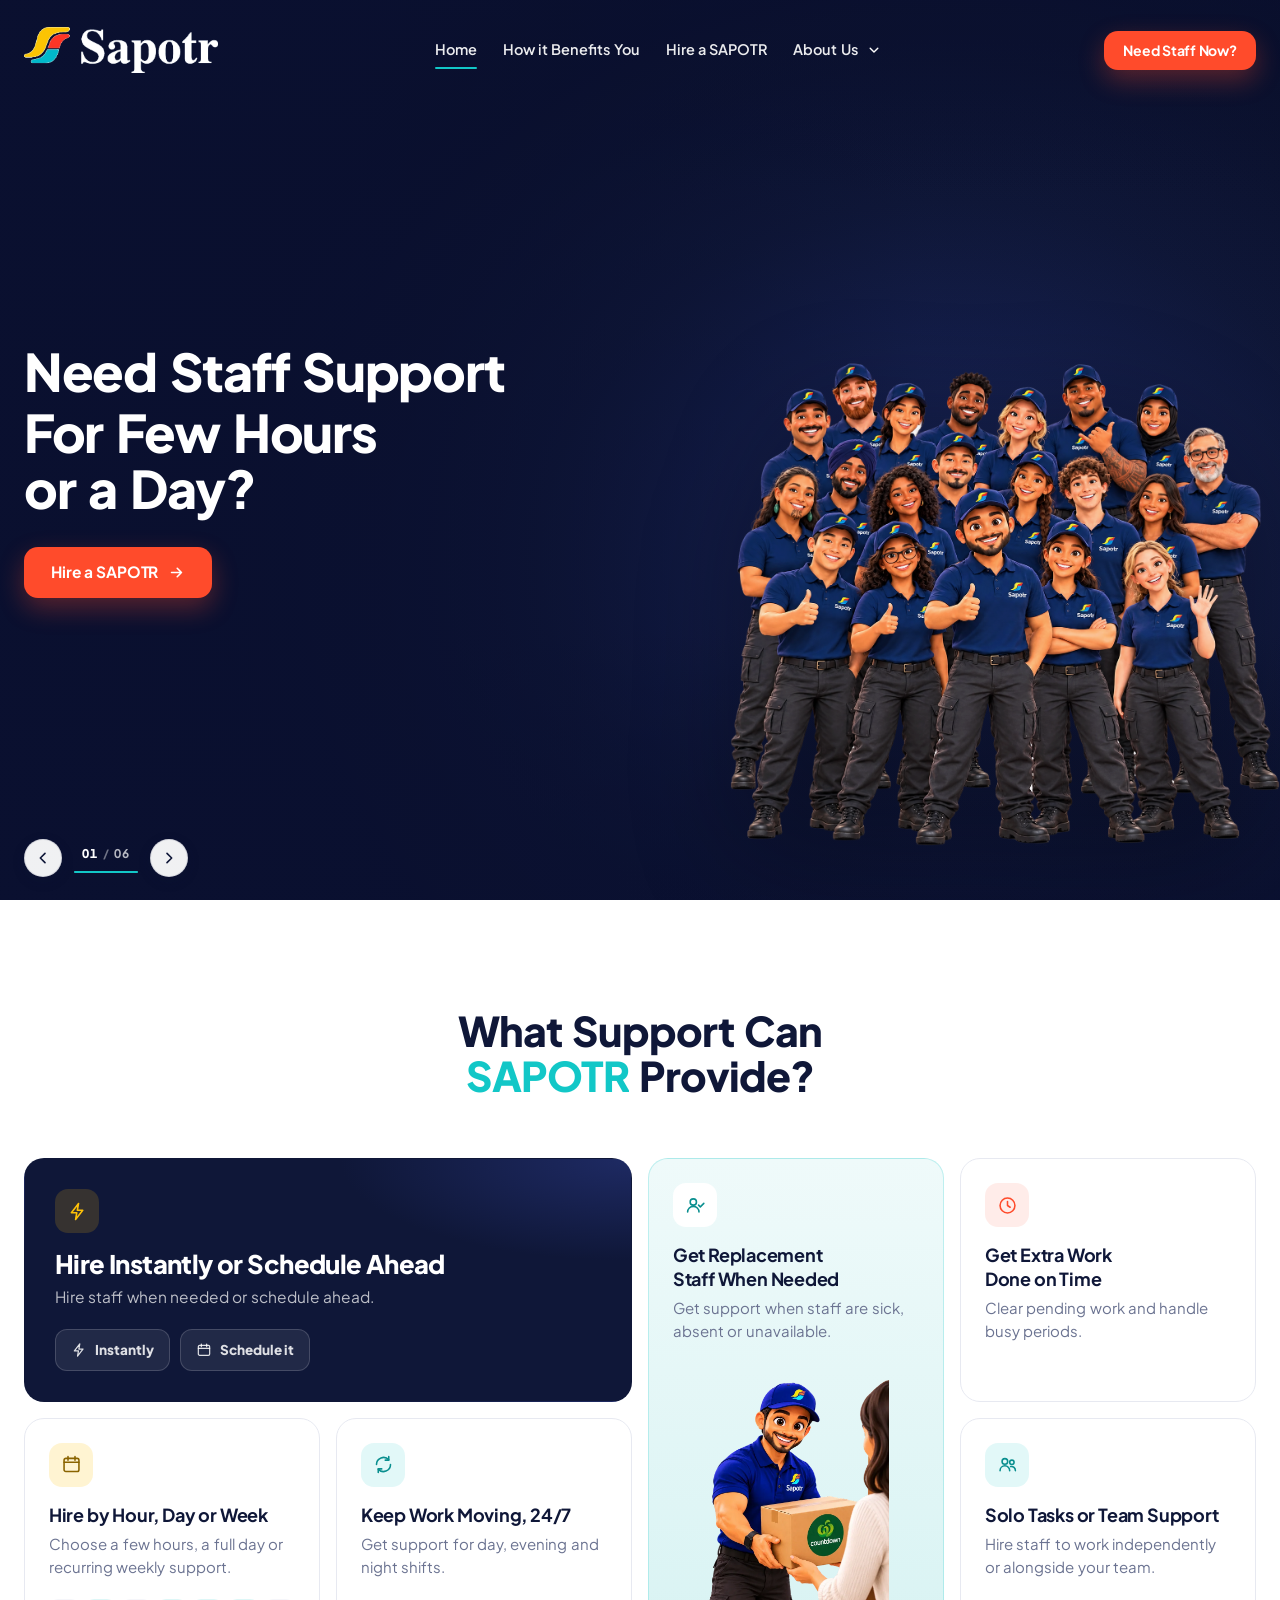
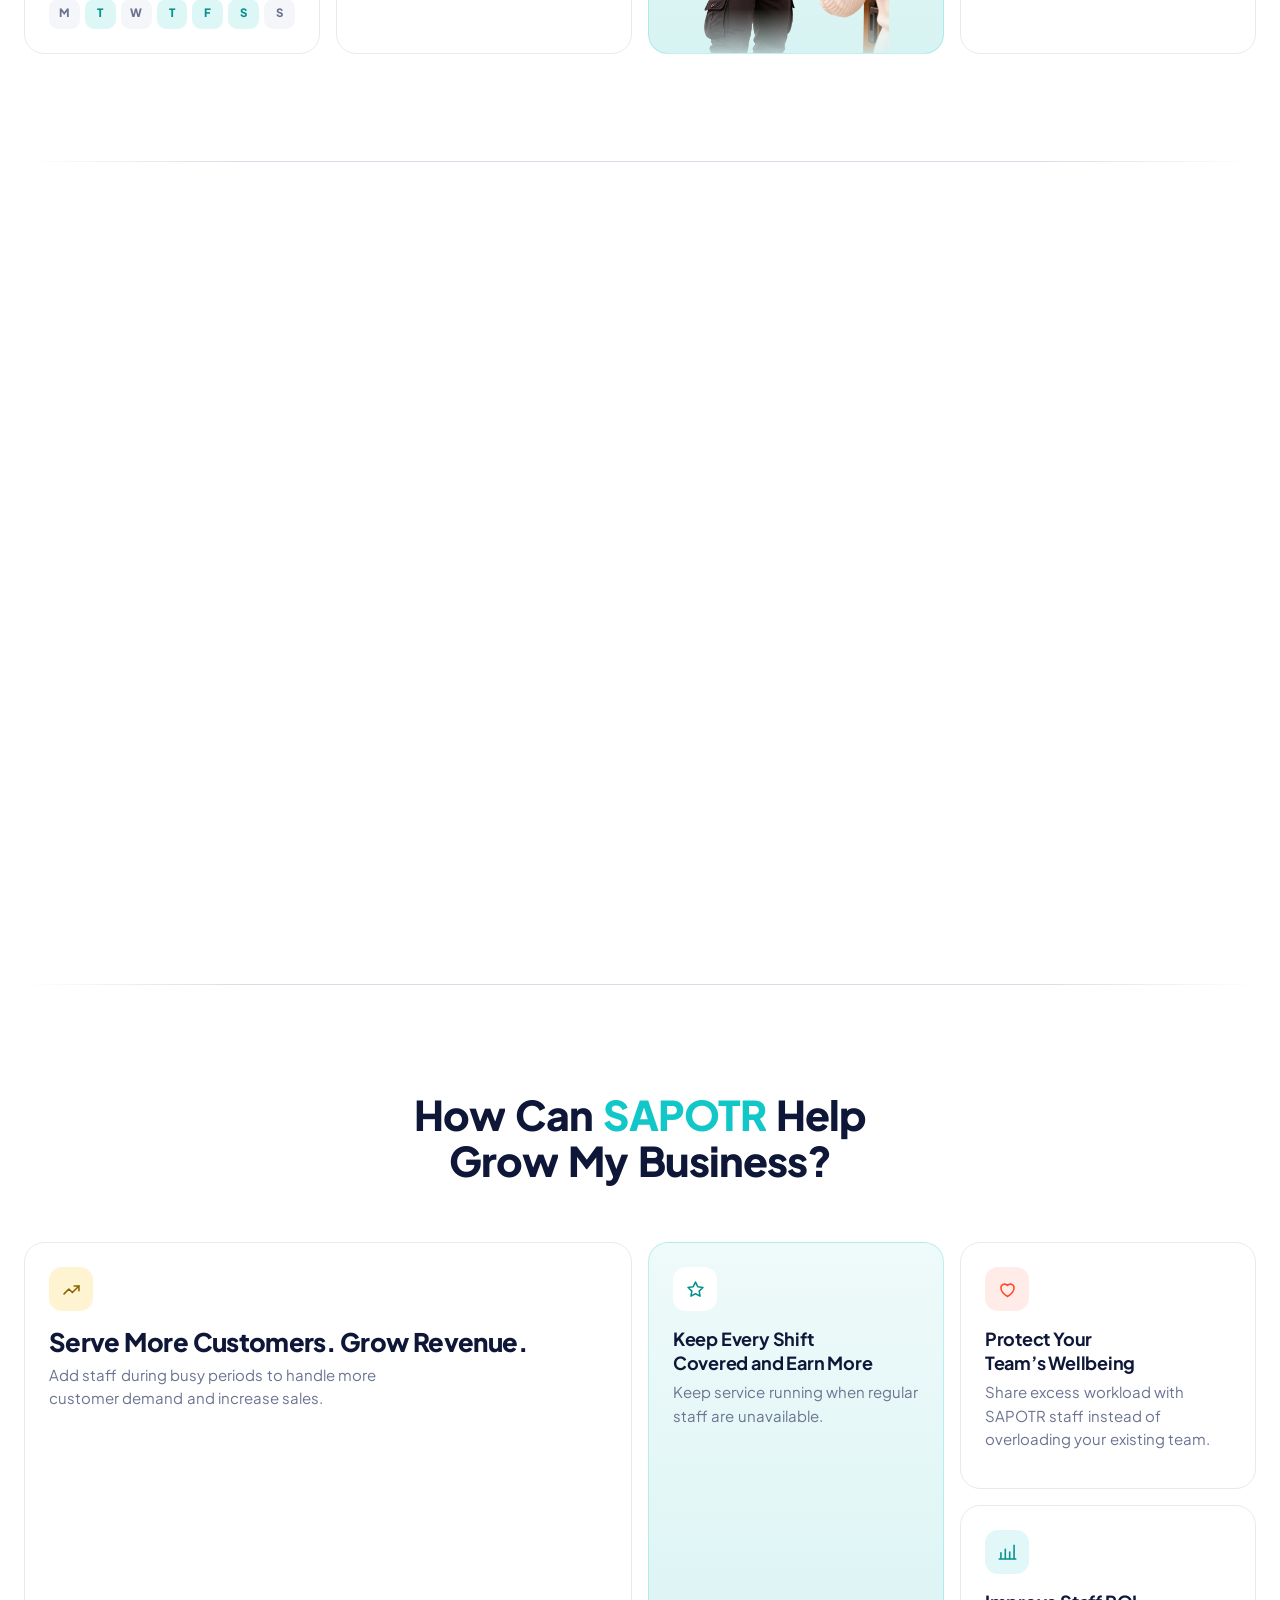
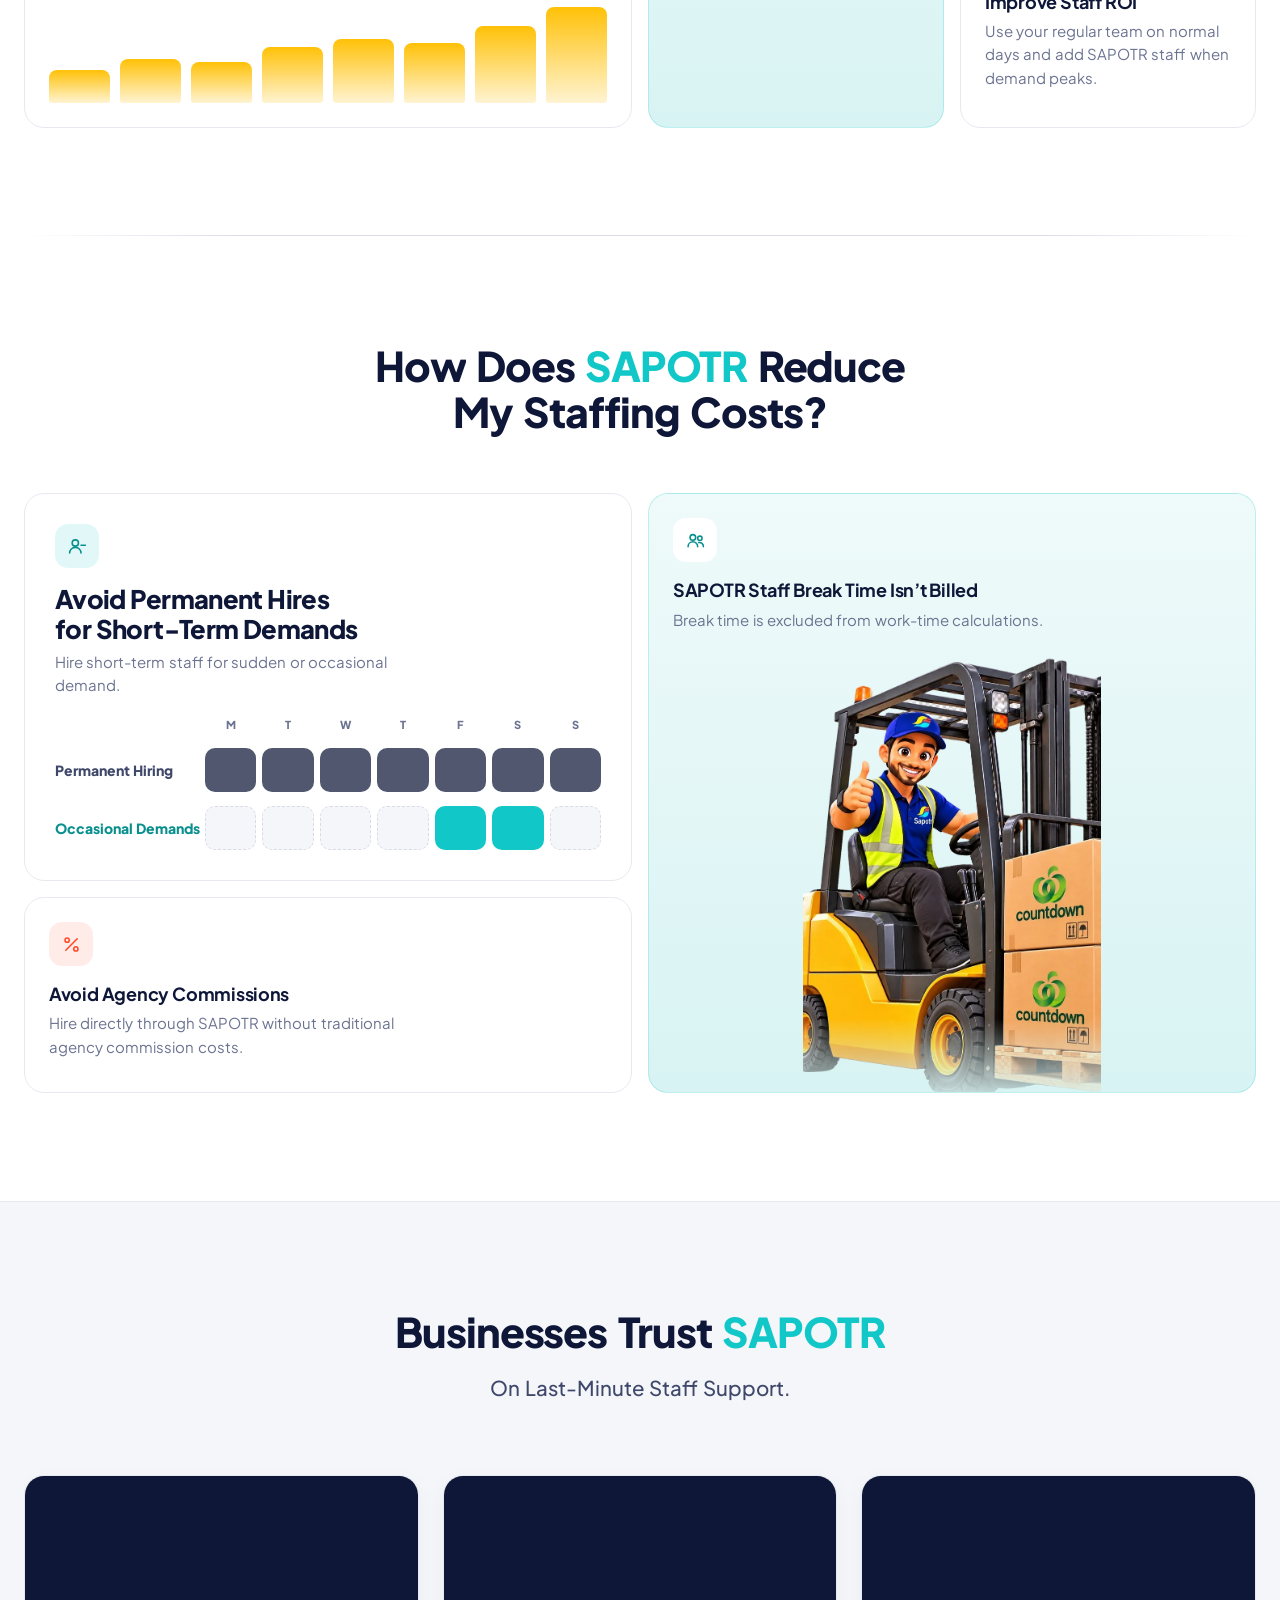
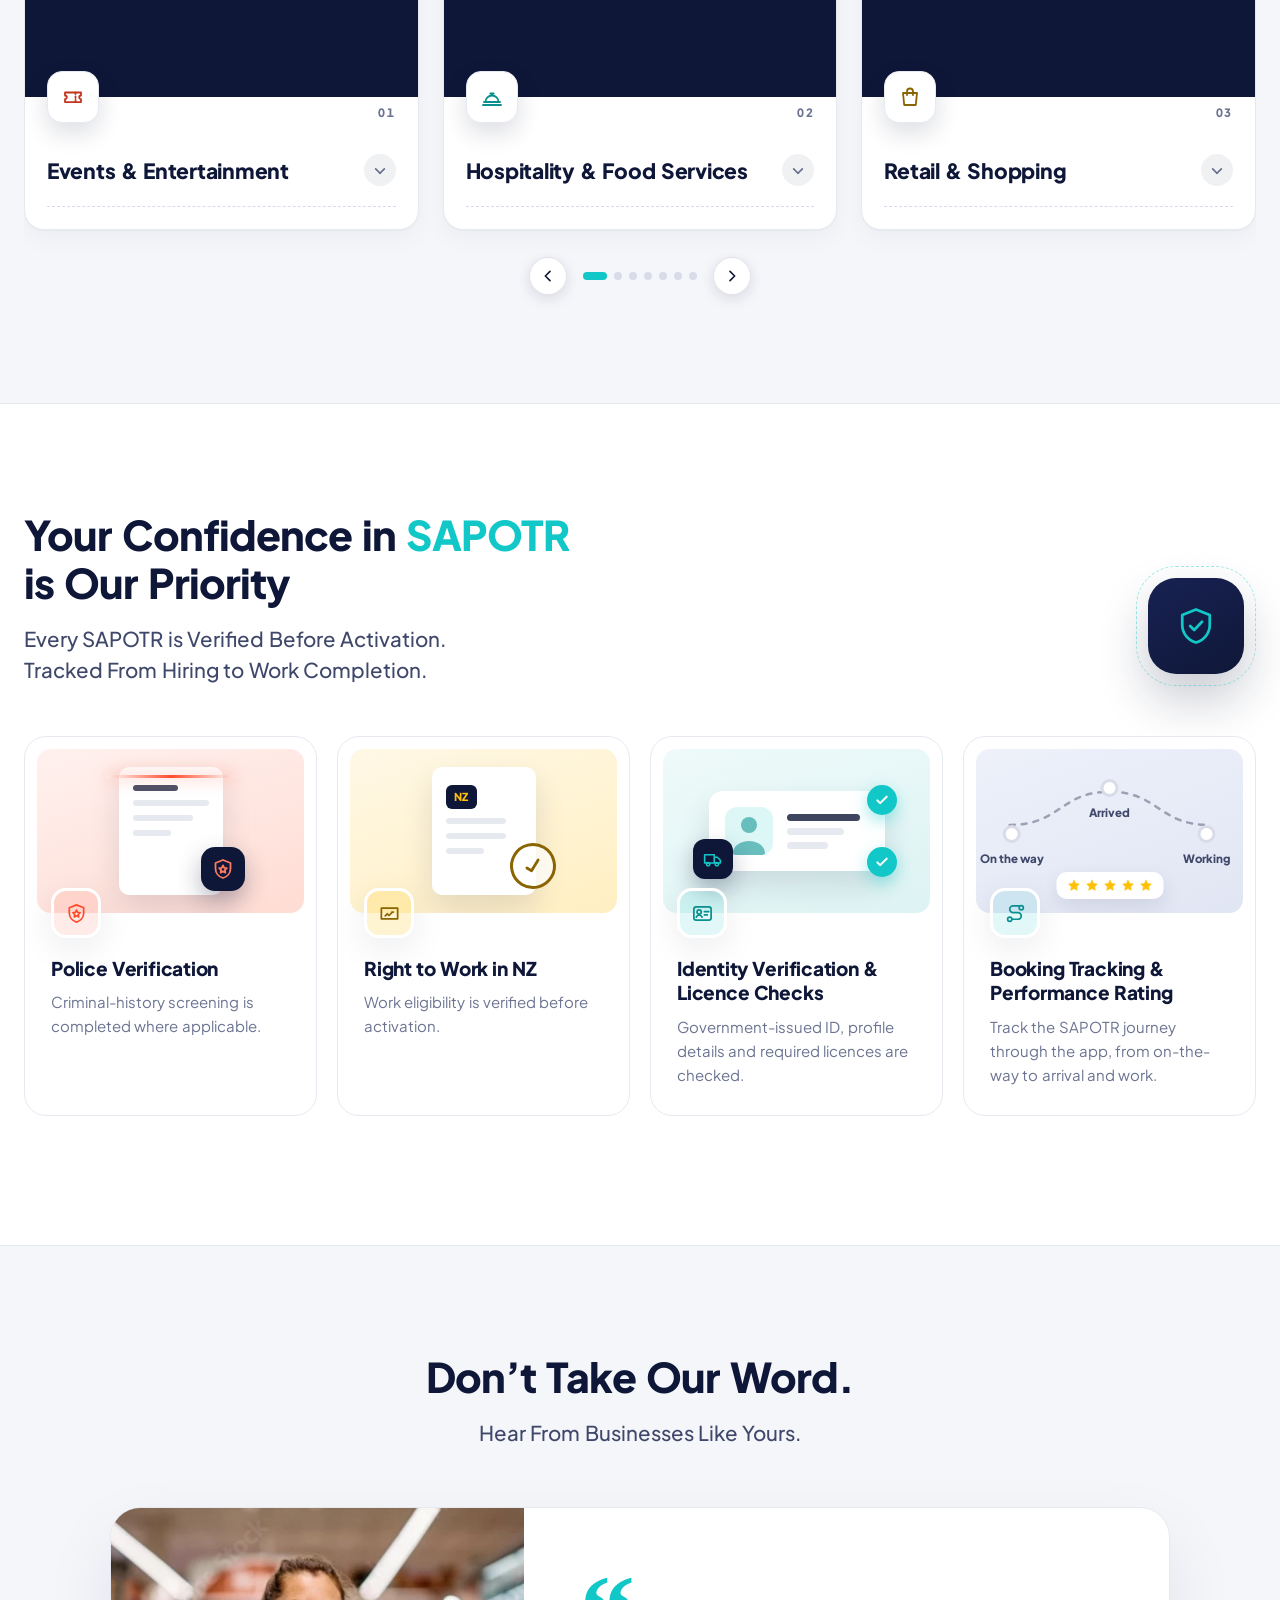
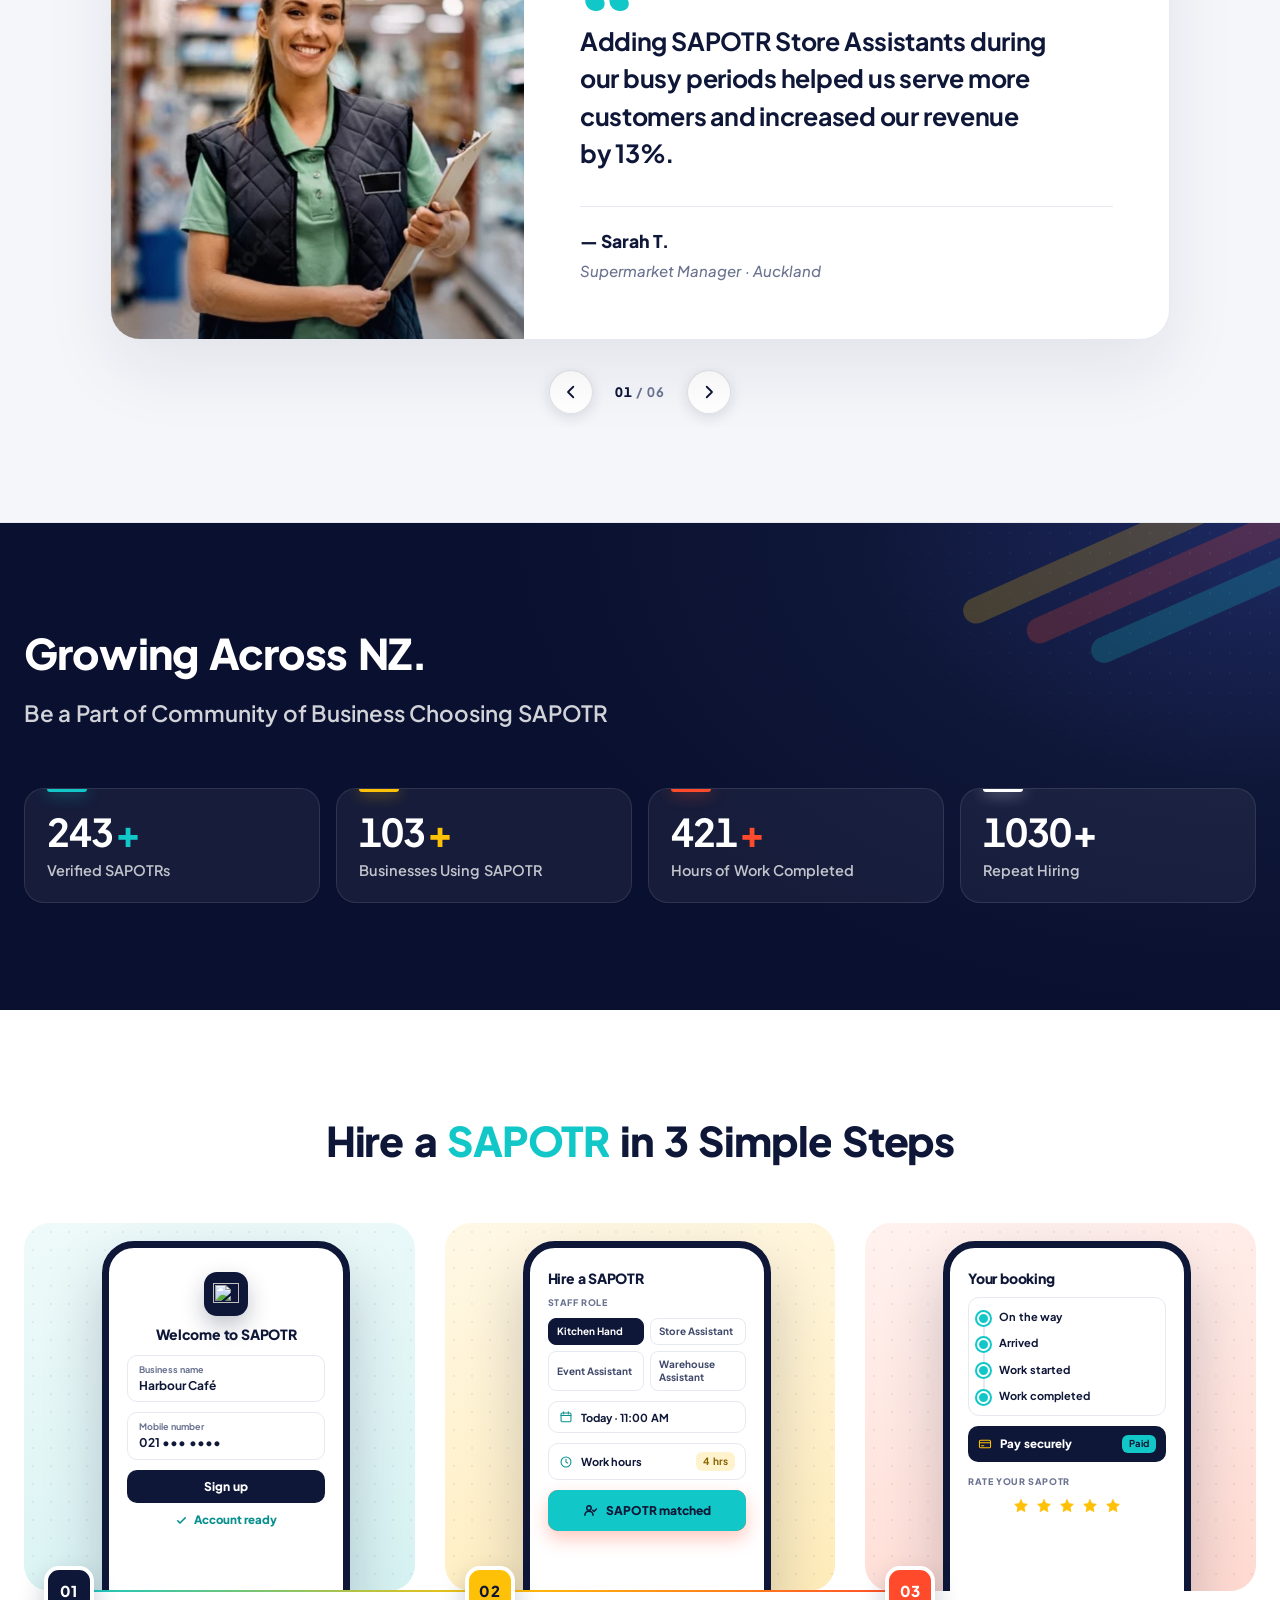
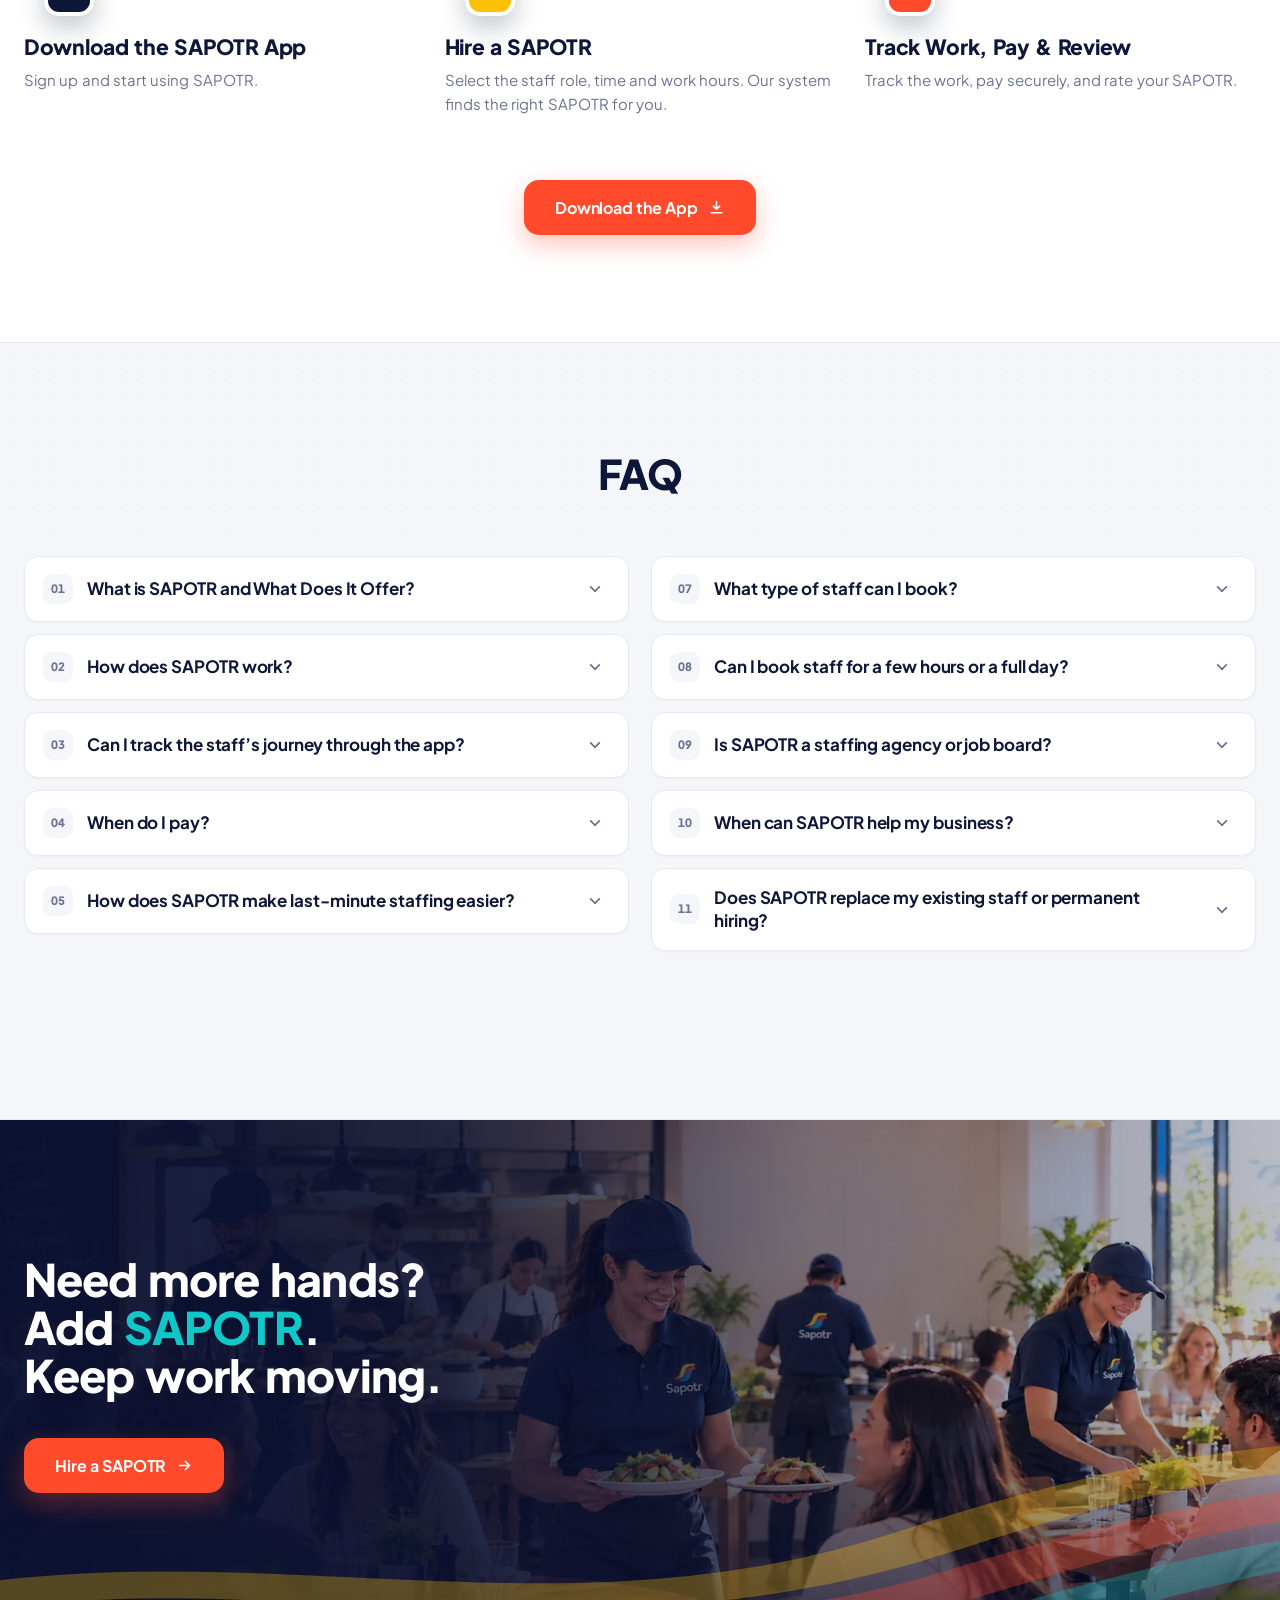
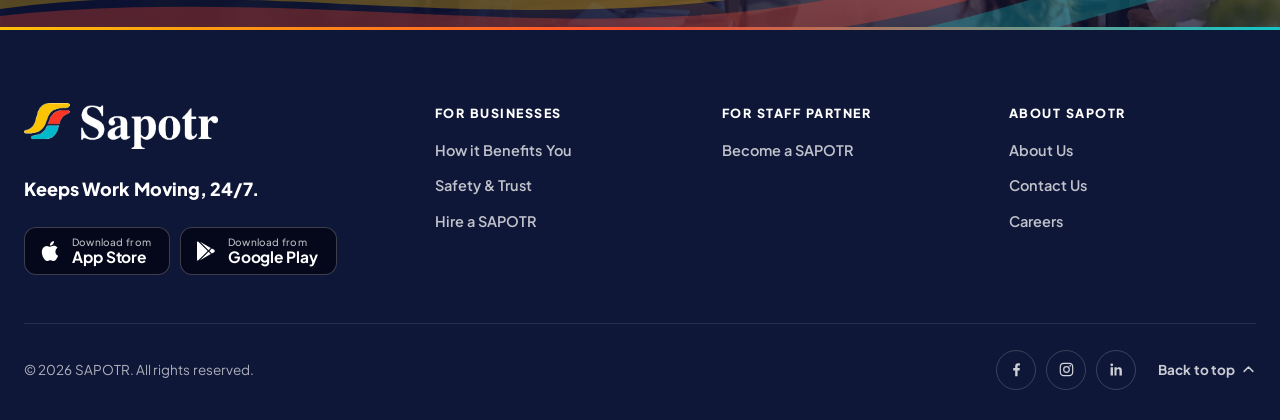
==== commit 3797ead9: "Entire change 14-10 2nd" ====
--- a/index.html
+++ b/index.html
@@ -325,14 +325,14 @@
           </div>
         </div>
 
-        <div class="b4-card" aria-hidden="true">
+        <!-- <div class="b4-card" aria-hidden="true">
           <div class="b4-card-top"><span class="b4-tag">Urgent</span><span class="b4-when"><svg class="ic"><use href="#i-clock"/></svg>Today</span></div>
           <div class="b4-role">
             <span class="ocard-ic ic-cyan"><svg class="ic"><use href="#c-warehouse"/></svg></span>
             <span class="ocard-t"><small>Warehousing &amp; Logistics</small><b>Warehouse Assistant</b></span>
           </div>
           <div class="b4-state"><span class="b4-find"><i></i>Finding a SAPOTR…</span><span class="b4-done"><svg class="ic"><use href="#i-check"/></svg>Shift covered</span></div>
-        </div>
+        </div> -->
       </article>
 
     </div>
@@ -532,7 +532,7 @@
 <!-- ══════════ 6 · Businesses across NZ — the frozen site's card rail ══════════ -->
 <section class="section section--tint ind-sec" id="industries">
   <div class="wrap">
-    <h2 class="sec-title sec-title--center ind-title" data-split><span class="ln">Businesses Trust <span class="hl">SAPOTR</span></span> <span class="ln ln--sub">Every SAPOTR is Verified Before Activation.</span></h2>
+    <h2 class="sec-title sec-title--center ind-title" data-split><span class="ln">Businesses Trust <span class="hl">SAPOTR</span></span> <span class="ln ln--sub">On Last-Minute Staff Support.</span></h2>
 
     <div class="rail-vp ind-vp r" data-r id="ind-vp" role="group" aria-roledescription="carousel" aria-label="Businesses SAPOTR supports">
       <div class="rail-track" id="ind-track">
@@ -577,7 +577,7 @@
           </div>
         </article>
         <article class="ind ind--yellow" data-acc-item>
-          <figure class="ind-media"><img src="assets/img/ind-delivery.webp" width="800" height="533" loading="lazy" decoding="async" alt="A SAPOTR at the wheel giving a thumbs up"></figure>
+          <figure class="ind-media"><img src="assets/img/ind-delivery.webp" width="800" height="533" loading="lazy" decoding="async" alt="A SAPOTR at the wheel giving a thumbs up"><p class="ind-flag"><svg class="ic" aria-hidden="true"><use href="#i-id"/></svg>Need Valid License</p></figure>
           <div class="ind-body">
             <div class="ind-head"><span class="ind-ic"><svg class="ic" aria-hidden="true"><use href="#c-delivery"/></svg></span><span class="ind-n" aria-hidden="true">05</span></div>
             <h3 class="ind-name"><button class="ind-q" type="button" aria-expanded="false" aria-controls="ind-a5" id="ind-q5">Delivery &amp; Driving<span class="ind-x" aria-hidden="true"></span></button></h3>
--- a/styles.css
+++ b/styles.css
@@ -704,7 +704,7 @@
 .ind-media img{width:100%;height:100%;object-fit:cover;object-position:50% 30%;transition:transform 1s var(--ease)}
 .ind-media::after{content:"";position:absolute;inset:0;background:linear-gradient(0deg,rgba(15,23,56,.45) 0%,rgba(15,23,56,0) 55%)}
 .ind:hover .ind-media img{transform:scale(1.05)}
-.ind-flag{position:absolute;z-index:2;left:14px;top:14px;display:inline-flex;align-items:center;gap:7px;margin:0;padding:6px 11px;border-radius:9px;
+.ind-flag{position:absolute;z-index:2;right:14px;bottom:14px;display:inline-flex;align-items:center;gap:7px;margin:0;padding:6px 11px;border-radius:9px;
   background:rgba(255,255,255,.95);color:var(--ink);font-size:12.5px;font-weight:800;box-shadow:0 8px 20px rgba(15,23,56,.2)}
 .ind-flag .ic{width:16px;height:16px}
 .ind-body{display:flex;flex-direction:column;padding:0 22px 22px}
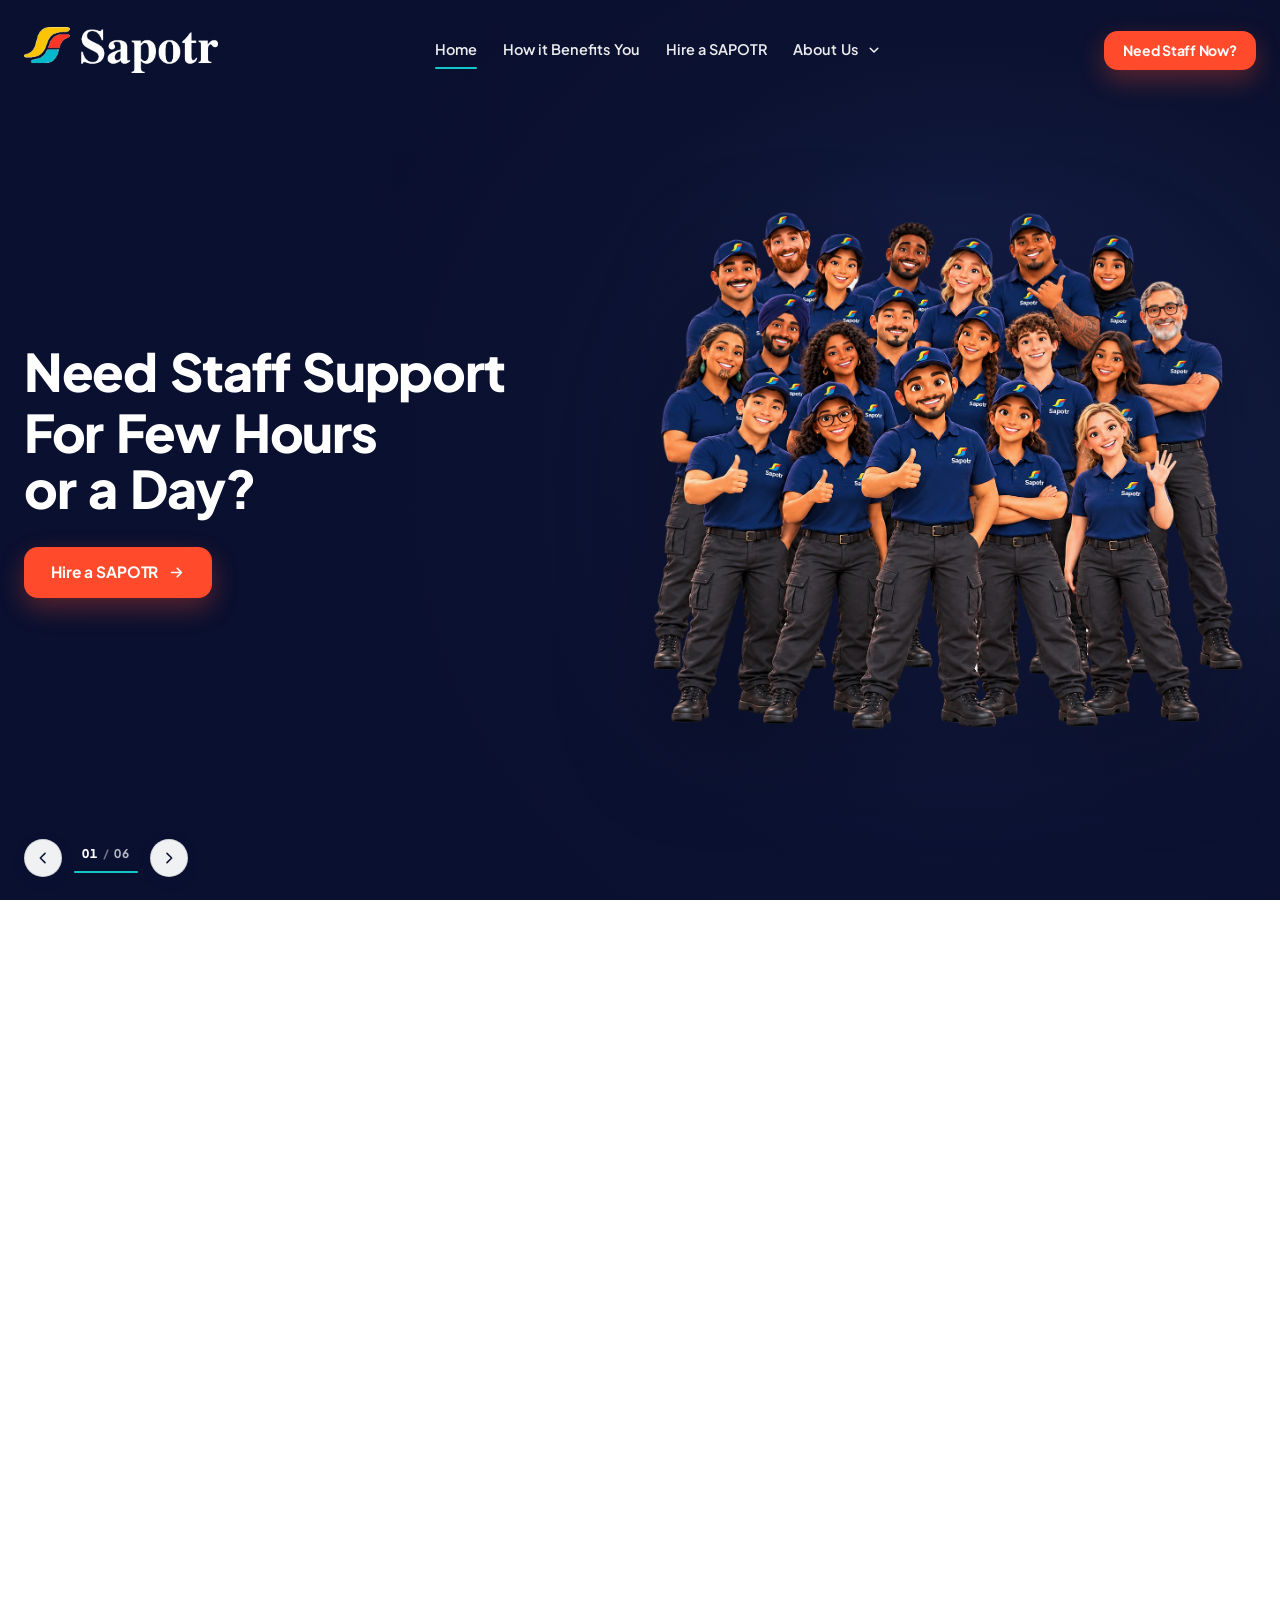
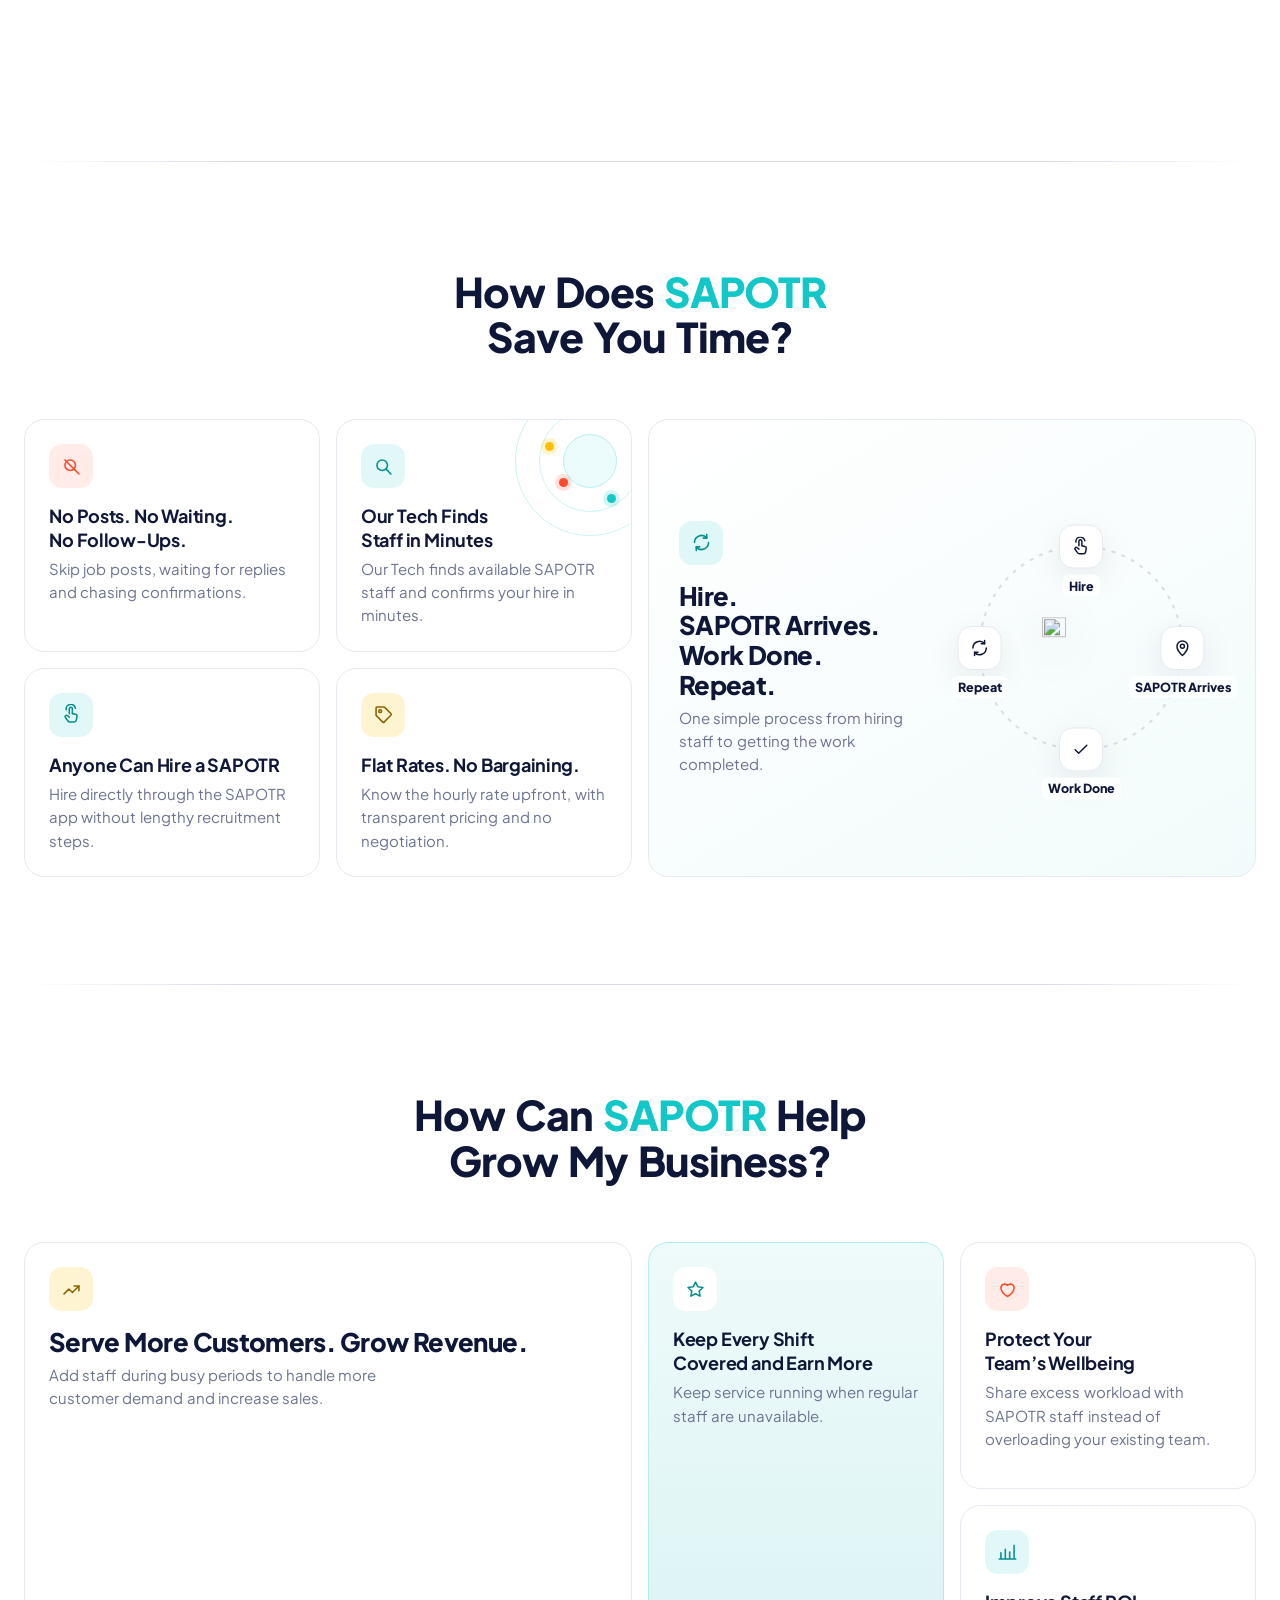
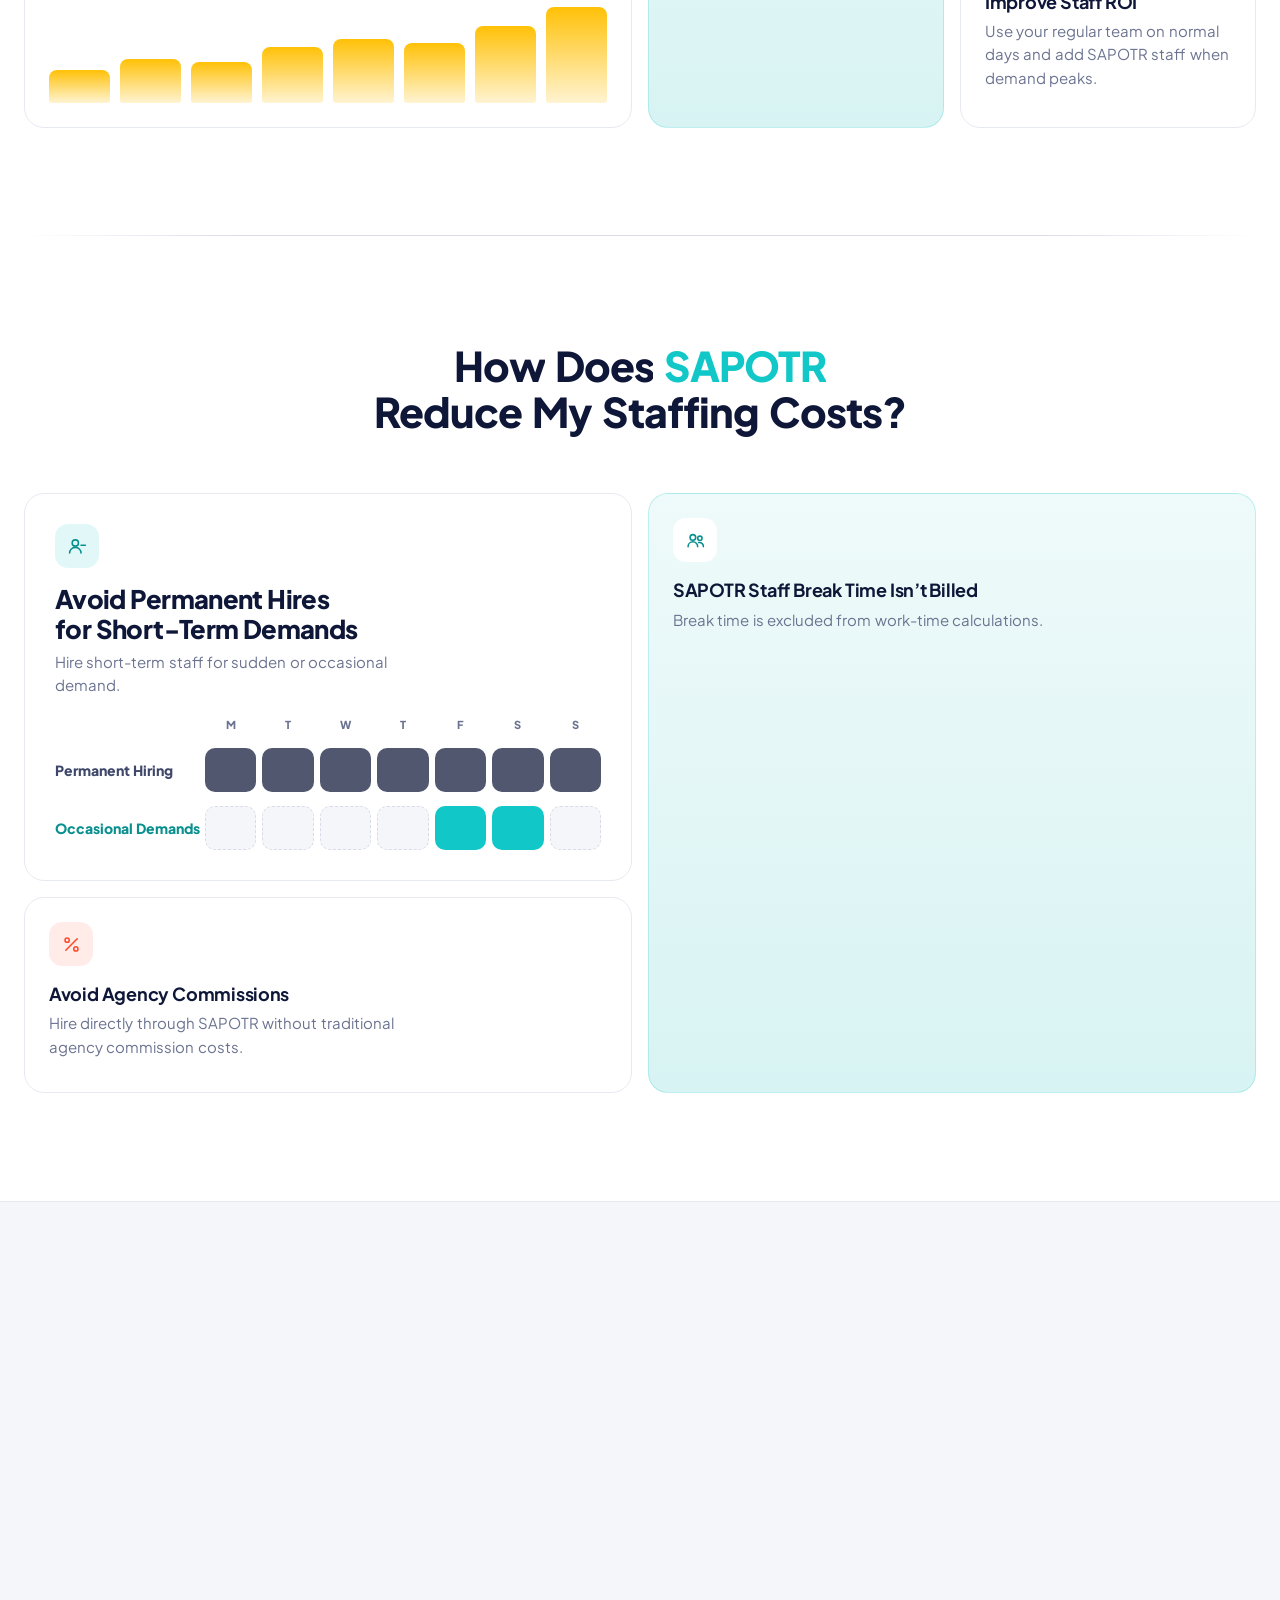
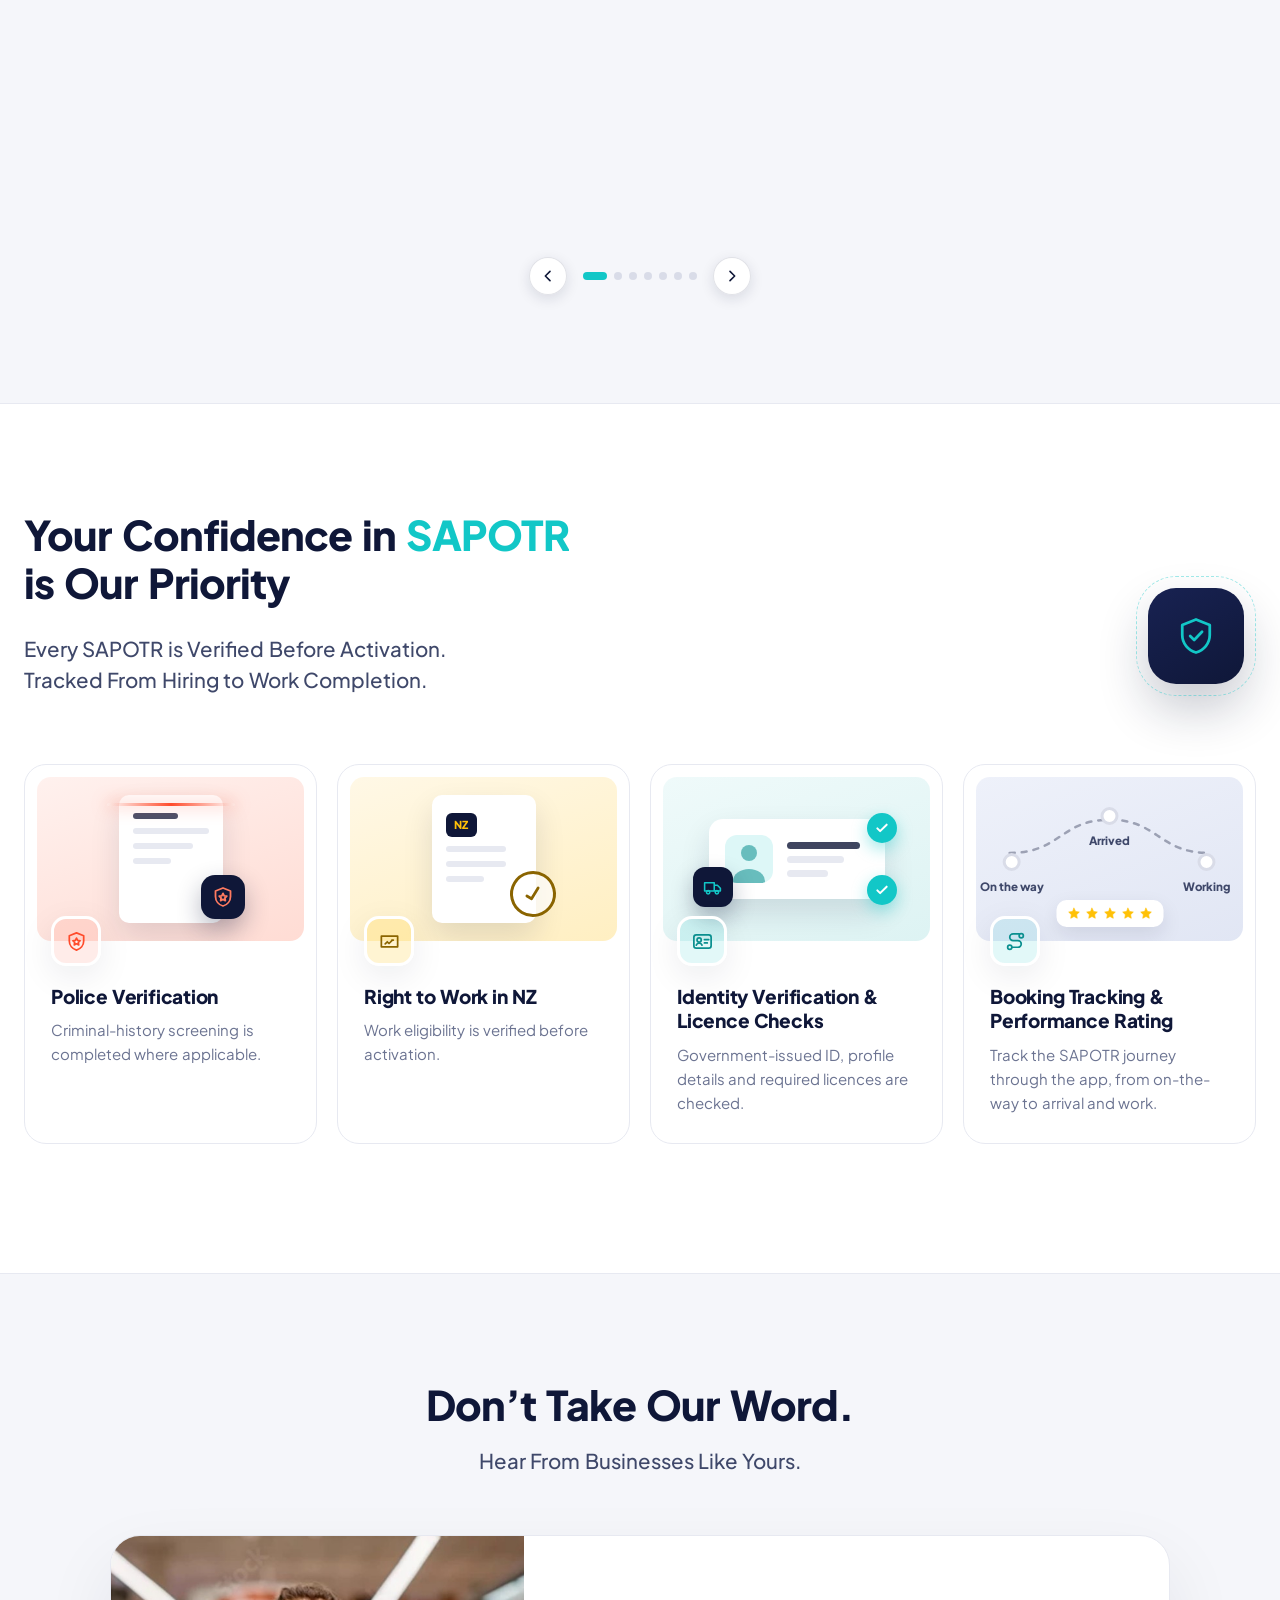
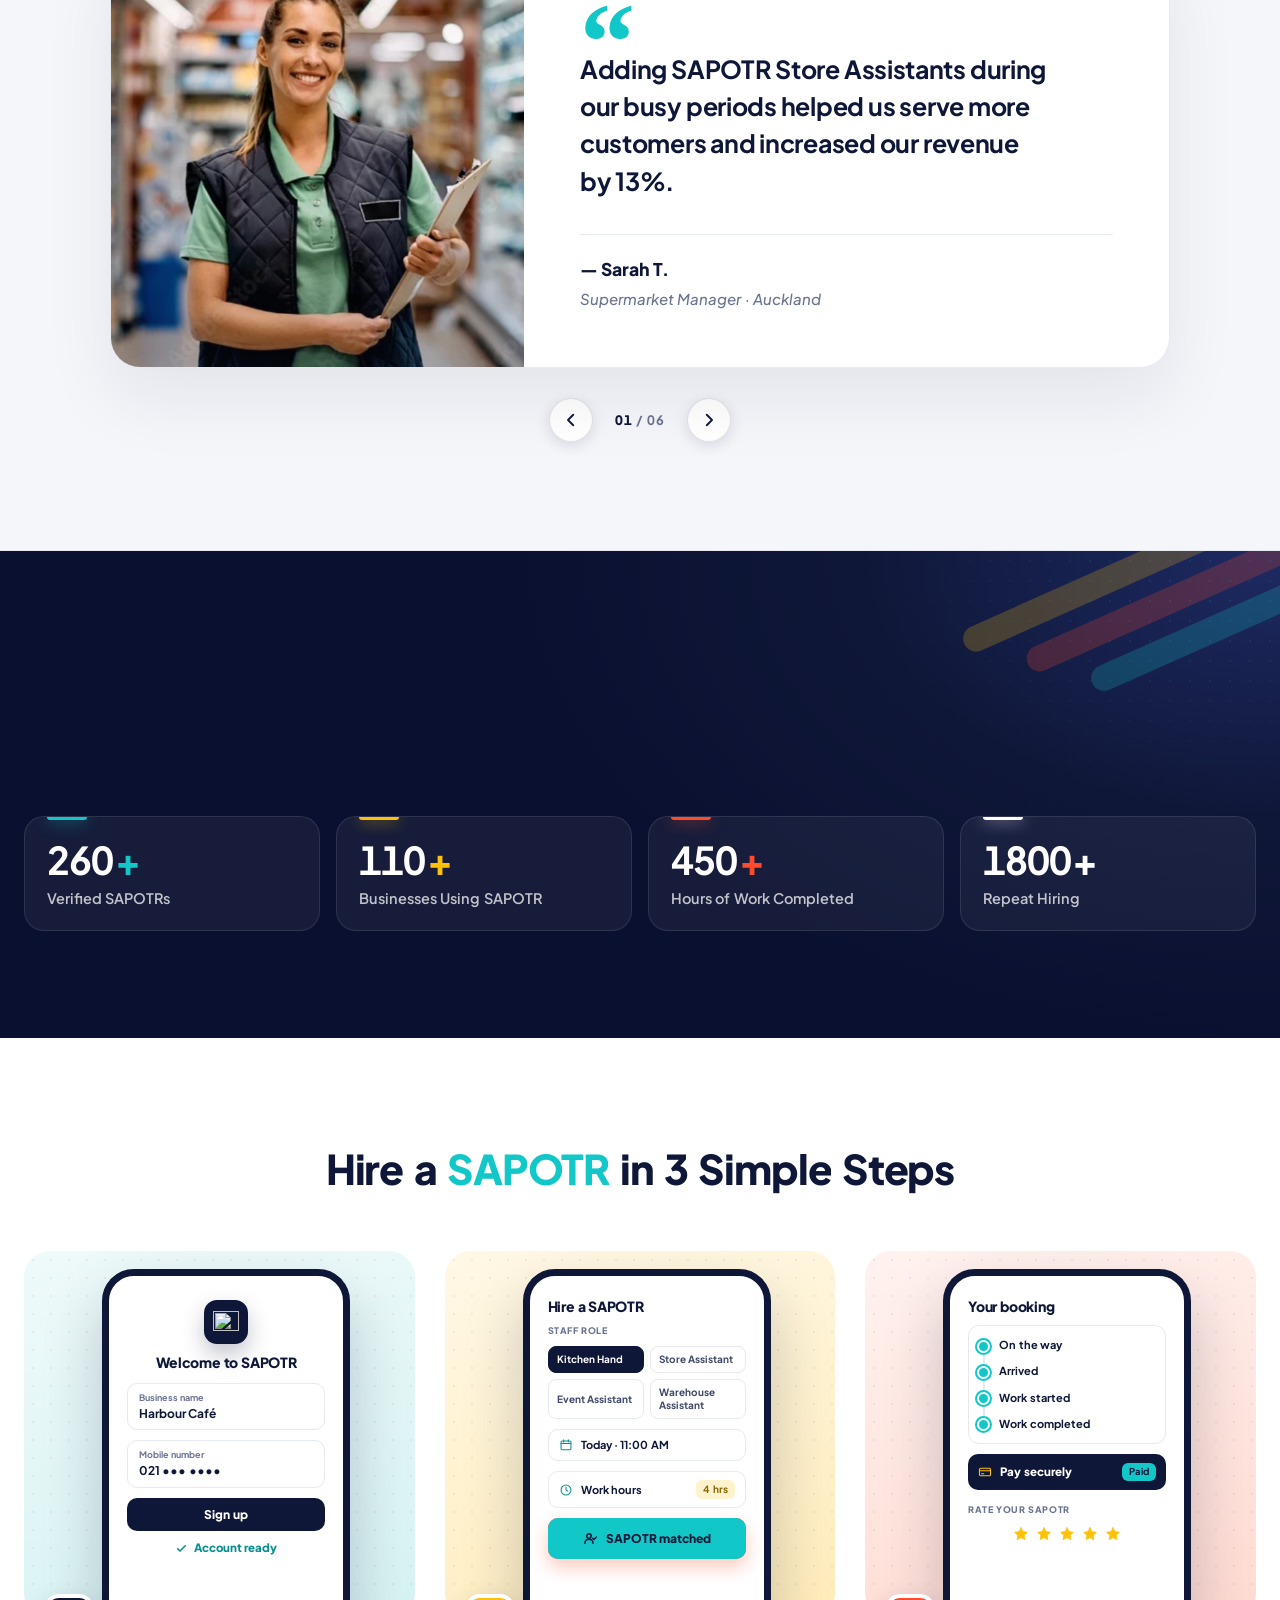
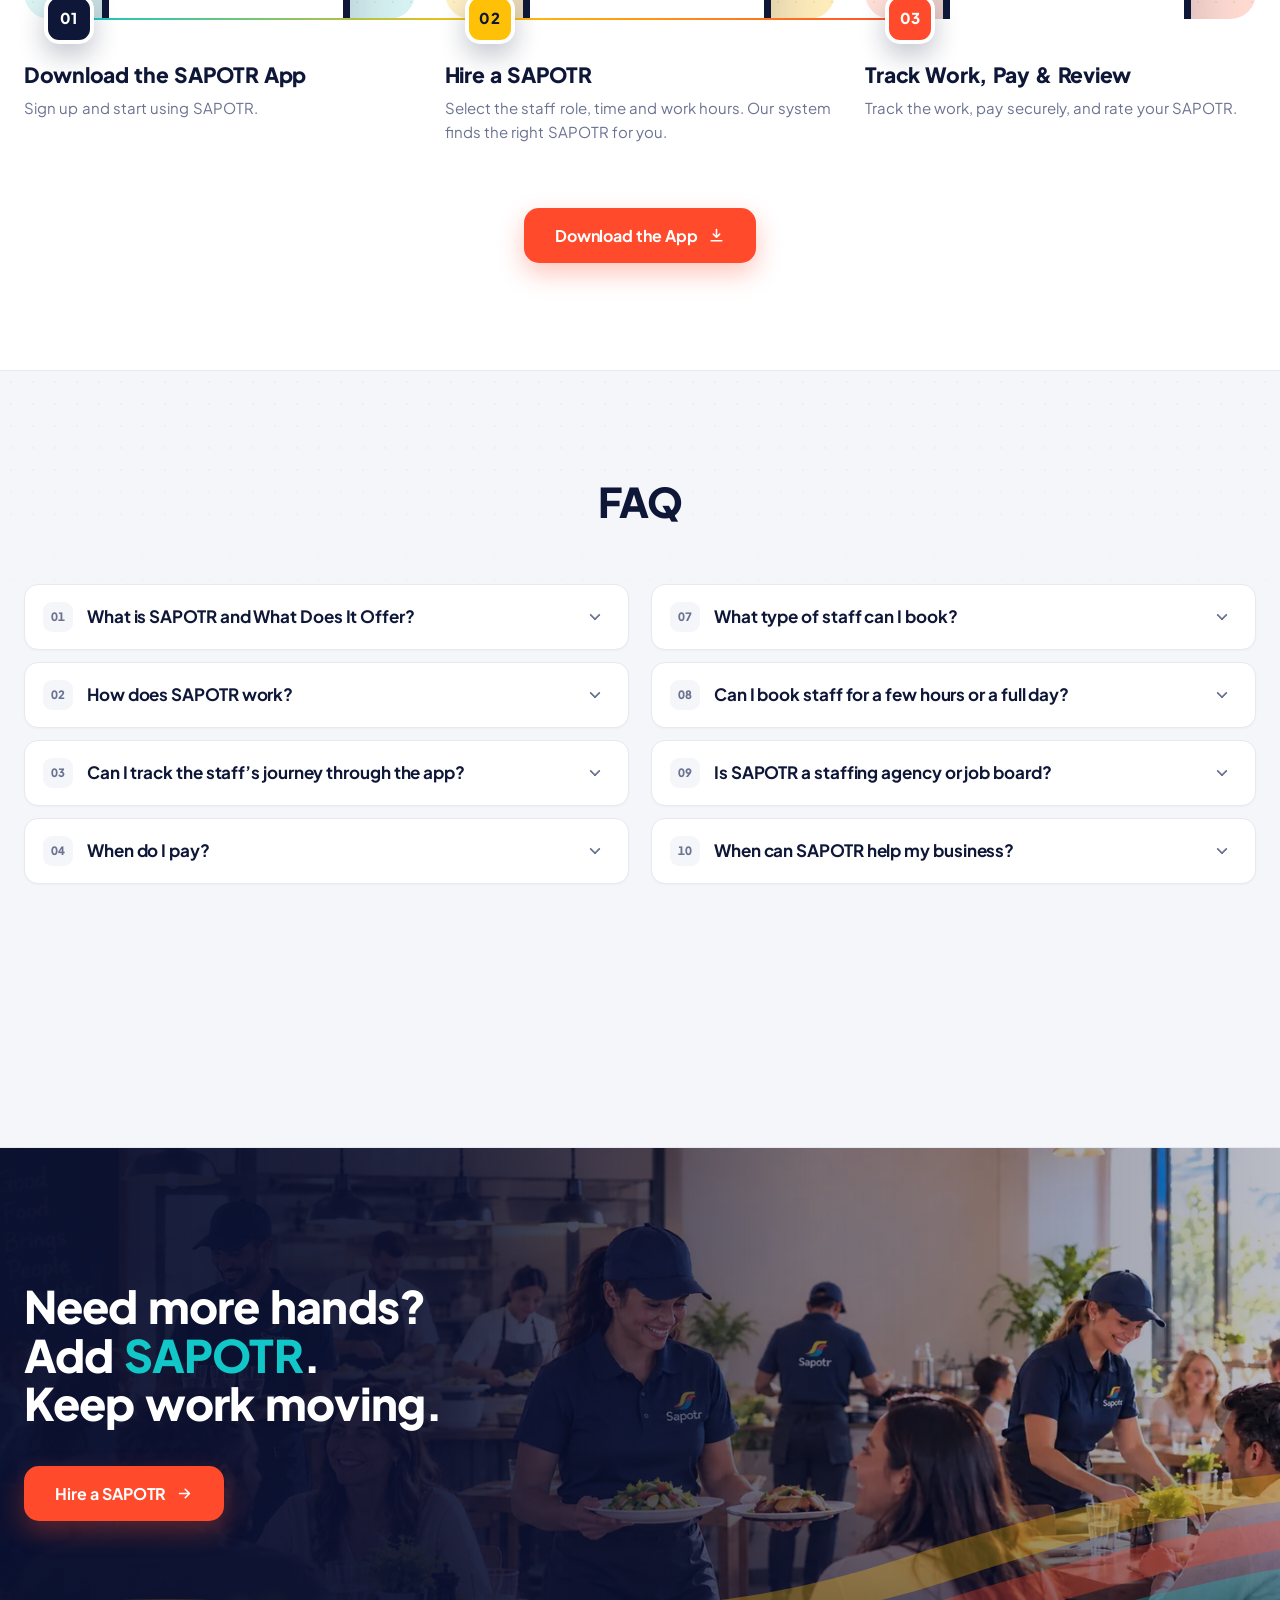
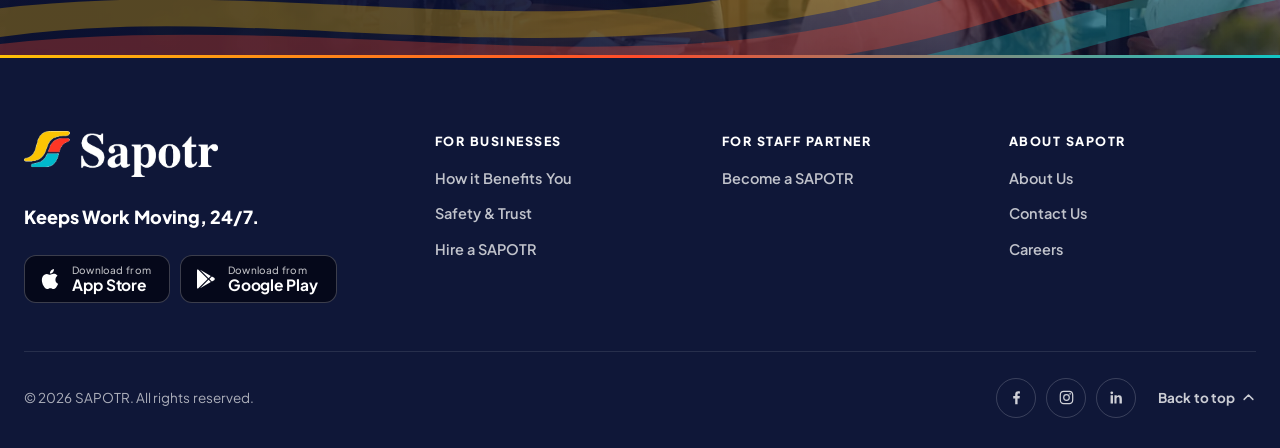
==== commit e048e0c3: "Some small changes" ====
--- a/index.html
+++ b/index.html
@@ -124,7 +124,7 @@
     <nav class="nav" aria-label="Main">
       <ul class="nav-list">
         <li><a href="#top" data-spy="hero">Home</a></li>
-        <li><a href="#benefits">How it Benefits You</a></li>
+        <li><a href="#benefits" data-spy="benefits time-savings business-growth cost-savings">How it Benefits You</a></li>
         <li><a href="#hire">Hire a SAPOTR</a></li>
         <li class="has-drop">
           <a href="about.html">About Us</a>
@@ -147,8 +147,8 @@
   </div>
 
   <nav class="mobile-nav" id="mobile-nav" aria-label="Menu" hidden>
-    <a href="#top">Home</a>
-    <a href="#benefits">How it Benefits You</a>
+    <a href="#top" data-spy="hero">Home</a>
+    <a href="#benefits" data-spy="benefits time-savings business-growth cost-savings">How it Benefits You</a>
     <a href="#hire">Hire a SAPOTR</a>
     <a href="about.html">About Us</a>
     <a class="btn btn--accent" href="#hire">Need Staff Now?</a>
@@ -187,7 +187,7 @@
 
         <div class="wrap hs-inner b2-inner">
           <div class="hs-copy">
-            <h2 class="hs-title b2-title"><span class="b2-ln"><span class="wd" style="--w:0">Hire,</span></span> <span class="b2-ln b2-name"><span class="wd" style="--w:1"><span class="hl">Hire</span></span> <span class="wd" style="--w:2"><span class="hl">SAPOTR</span>,</span></span> <span class="b2-ln"><span class="wd" style="--w:3">Your</span> <span class="wd" style="--w:4">Instant</span> <span class="wd" style="--w:5">Staff.</span></span></h2>
+            <h2 class="hs-title b2-title"><span class="b2-ln"></span> <span class="b2-ln b2-name"><span class="wd" style="--w:1">Hire</span> <span class="wd" style="--w:2"><span class="hl">SAPOTR</span>,</span></span> <span class="b2-ln"><span class="wd" style="--w:3">Your</span> <span class="wd" style="--w:4">Instant</span> <span class="wd" style="--w:5">Staff.</span></span></h2>
             <div class="hs-cta" data-seq="2">
               <a class="btn btn--accent btn--lg magnet" href="#hire">Hire Now<svg class="ic" aria-hidden="true"><use href="#i-arrow"/></svg></a>
             </div>
@@ -219,7 +219,7 @@
 
         <div class="wrap hs-inner b3-inner">
           <div class="hs-copy">
-            <h2 class="hs-title b3-title" data-seq="1">Nearby Staff, Arrives On Time. <span class="b3-line">Gets Pending Work Done.</span></h2>
+            <h2 class="hs-title b3-title" data-seq="1">Nearby Staff Arrives On Time. <span class="b3-line">Gets Pending Work Done.</span></h2>
             <div class="hs-cta" data-seq="2">
               <a class="btn btn--accent btn--lg magnet" href="#hire">Hire Now<svg class="ic" aria-hidden="true"><use href="#i-arrow"/></svg></a>
             </div>
@@ -499,7 +499,7 @@
 <!-- ══════════ 5 · How SAPOTR reduces your staffing costs ══════════ -->
 <section class="section bf-sec bf--cost" id="cost-savings">
   <div class="wrap">
-    <h2 class="sec-title sec-title--center bf-title" data-split>How Does <span class="hl">SAPOTR</span> Reduce My Staffing Costs?</h2>
+    <h2 class="sec-title sec-title--center bf-title" data-split><span class="ln">How Does <span class="hl">SAPOTR</span></span> <span class="ln">Reduce My Staffing Costs?</span></h2>
     <div class="bento">
       <!-- a week drawn twice: a permanent hire fills every day, occasional demand only a few -->
       <article class="tile tile--week p1 r" data-r data-spot>
@@ -577,7 +577,7 @@
           </div>
         </article>
         <article class="ind ind--yellow" data-acc-item>
-          <figure class="ind-media"><img src="assets/img/ind-delivery.webp" width="800" height="533" loading="lazy" decoding="async" alt="A SAPOTR at the wheel giving a thumbs up"><p class="ind-flag"><svg class="ic" aria-hidden="true"><use href="#i-id"/></svg>Need Valid License</p></figure>
+          <figure class="ind-media"><img src="assets/img/ind-delivery.webp" width="800" height="533" loading="lazy" decoding="async" alt="A SAPOTR at the wheel giving a thumbs up"><p class="ind-flag"><svg class="ic" aria-hidden="true"><use href="#i-id"/></svg>With Valid License</p></figure>
           <div class="ind-body">
             <div class="ind-head"><span class="ind-ic"><svg class="ic" aria-hidden="true"><use href="#c-delivery"/></svg></span><span class="ind-n" aria-hidden="true">05</span></div>
             <h3 class="ind-name"><button class="ind-q" type="button" aria-expanded="false" aria-controls="ind-a5" id="ind-q5">Delivery &amp; Driving<span class="ind-x" aria-hidden="true"></span></button></h3>
@@ -790,7 +790,7 @@
         <div class="stat stat--c r" data-r><dt>Verified SAPOTRs</dt><dd><b data-count="260">260</b><i>+</i></dd></div>
         <div class="stat stat--y r" data-r><dt>Businesses Using SAPOTR</dt><dd><b data-count="110">110</b><i>+</i></dd></div>
         <div class="stat stat--r r" data-r><dt>Hours of Work Completed</dt><dd><b data-count="450">450</b><i>+</i></dd></div>
-        <div class="stat stat--w r" data-r><dt>Repeat Hiring</dt><dd><b data-count="1100">1100</b><i>+</i></dd></div>
+        <div class="stat stat--w r" data-r><dt>Repeat Hiring</dt><dd><b data-count="1800">1800</b><i>+</i></dd></div>
       </dl>
     </div>
   </div>
--- a/styles.css
+++ b/styles.css
@@ -164,6 +164,7 @@
   font-weight:700;font-size:17px;color:var(--ink);border:0;border-bottom:1px solid var(--line);background:none;text-align:left;cursor:pointer}
 .mobile-nav > a:not(.btn)::after{content:"";width:8px;height:8px;margin-right:4px;border-right:2px solid var(--cyan);border-top:2px solid var(--cyan);transform:rotate(45deg)}
 .mobile-nav .btn{margin-top:22px}
+.mobile-nav > a[aria-current="true"]{text-decoration:underline;text-decoration-color:var(--cyan);text-decoration-thickness:2px;text-underline-offset:7px}
 .mobile-nav:not([hidden]) > *{animation:mnav-in .38s var(--ease) both}
 .mobile-nav > :nth-child(2){animation-delay:.04s}.mobile-nav > :nth-child(3){animation-delay:.08s}
 .mobile-nav > :nth-child(4){animation-delay:.12s}.mobile-nav > :nth-child(5){animation-delay:.16s}.mobile-nav > :nth-child(6){animation-delay:.2s}
@@ -293,16 +294,17 @@
 
 /* ───── 7 · Banners ───── */
 /* 1 · the café that is a pair of hands short */
-/* the SAPOTR team (a transparent cut-out) stands on the floor to the right of the headline,
-   in front of a soft glow — above the scrim, so the people keep their colour */
-.hs--cafe .hs-bg{background:radial-gradient(ellipse 58% 72% at 74% 62%,#1B2862 0%,#0F1738 55%,#080D26 100%)}
-.hs--cafe .b1-photo{z-index:1;inset:auto;right:max(24px,calc((100% - 1240px) / 2));bottom:0;width:min(43%,680px);height:calc(100% - var(--head-h) - 3vh);
-  object-fit:contain;object-position:100% 100%;transform-origin:70% 100%;filter:drop-shadow(0 30px 50px rgba(0,0,0,.35))}
-/* web view: the group sits further right (as far as the page margin allows) and higher —
-   raised by lifting its floor, so on short screens it shrinks rather than sliding under the header.
-   Phones and tablets set their own position. */
-.hs--cafe{--b1-x:min(4vw,64px,max(24px,(100vw - 1240px) / 2 - 10px));--b1-up:clamp(32px,6vh,64px)}
-.hs--cafe .b1-photo{bottom:var(--b1-up);height:calc(100% - var(--head-h) - 3vh - var(--b1-up));translate:var(--b1-x) 0}
+/* the SAPOTR team (a transparent cut-out) in front of a soft glow — above the scrim, so the
+   people keep their colour. The headline fills the left half of the 1240px content column;
+   the group's box is exactly the right half, in the same band the headline is centred in
+   (header → slider controls), and the picture is drawn in the middle of that box. So the group
+   stays centred in the right half whatever the screen's size or shape. Phones and tablets
+   stack it above the copy instead (see the portrait hero rules). */
+.hs--cafe{--b1-gap:clamp(16px,2vw,40px);--b1-top:calc(var(--head-h) + clamp(18px,4vh,48px));--b1-bottom:calc(var(--ui-h) + clamp(22px,4vh,44px))}
+.hs--cafe .hs-bg{background:radial-gradient(ellipse 50% 70% at 75% 52%,#1B2862 0%,#0F1738 55%,#080D26 100%)}
+.hs--cafe .b1-photo{z-index:1;inset:auto;left:calc(50% + var(--b1-gap) / 2);top:var(--b1-top);
+  width:calc(50% - var(--b1-gap) - max(24px,(100% - 1240px) / 2));height:calc(100% - var(--b1-top) - var(--b1-bottom));
+  object-fit:contain;object-position:50% 50%;transform-origin:50% 50%;filter:drop-shadow(0 30px 50px rgba(0,0,0,.35))}
 .hs--cafe.is-active .hs-photo{animation:kb 12s var(--ease) both}
 .hs--cafe .hs-scrim{background:
   linear-gradient(90deg,rgba(10,16,48,.95) 0%,rgba(10,16,48,.86) 28%,rgba(10,16,48,.42) 52%,rgba(10,16,48,.06) 72%),
@@ -761,7 +763,8 @@
 .safe-badge .ic{width:44px;height:44px;stroke-width:1.5}
 .safe-badge::before{content:"";position:absolute;inset:-12px;border-radius:40px;border:1.5px dashed rgba(18,199,199,.4);animation:spin 40s linear infinite}
 /* desktop: four cards in a row; tablet: two by two; phone: a one-card rail */
-.safe-vp{--rail-per:4;--rail-gap:20px;margin-top:clamp(24px,3vw,40px)}
+.safe-title .ln:not(.ln--sub) + .ln--sub{margin-top:28px}
+.safe-vp{--rail-per:4;--rail-gap:20px;margin-top:clamp(40px,4.4vw,64px)}
 .safe-grid{align-items:stretch}
 .safe{position:relative;display:flex;flex-direction:column;padding:12px 12px 28px;background:#fff;border:1px solid var(--line);border-radius:22px;
   transition:box-shadow .3s var(--ease),border-color .3s var(--ease),transform .4s var(--ease)}
@@ -1091,6 +1094,8 @@
   background:repeating-radial-gradient(circle,transparent 0 48px,rgba(15,23,56,.06) 48px 49px);
   mask-image:linear-gradient(180deg,#000,transparent 70%);-webkit-mask-image:linear-gradient(180deg,#000,transparent 70%)}
 .name-figure img{width:100%;max-width:560px;height:auto;object-fit:contain}
+/* about-name-group.png is ~25% too wide in the file itself: draw it at the true ratio (80% of its width) */
+.name-figure .name-photo{max-width:470px;aspect-ratio:1226 / 1027;object-fit:fill}
 
 /* the problem: one supporting line, then the situations as icon tiles */
 .prob-lead{margin:20px auto 0;max-width:38ch;text-align:center;font-size:clamp(19px,1.8vw,24px);line-height:1.45;font-weight:600;color:var(--ink-2);text-wrap:balance}
@@ -1354,6 +1359,9 @@
   .tk-ic .ic{width:16px;height:16px}
 
   /* benefits: the frozen phone bento — two up, the big cards full width */
+  /* the cost heading's two set lines stay whole: its longer line is ~12.9em, so the font is capped to fit */
+  .bf--cost .bf-title{font-size:min(clamp(27px,7.4vw,33px),(100vw - 36px) / 13.2)}
+  .bf--cost .bf-title .ln{white-space:nowrap}
   .bento{grid-template-columns:1fr 1fr;gap:12px;grid-auto-rows:auto}
   .bf--crisis .bento{grid-template-areas:"p1 p1" "p3 p2" "p3 p4" "p5 p6"}
   .bf--time   .bento{grid-template-areas:"p1 p2" "p4 p4" "p3 p5"}
@@ -1400,7 +1408,8 @@
   .sec-title .ln--sub{font-size:18px}
   .sec-title .ln:not(.ln--sub) + .ln--sub{margin-top:14px}
   .safe-badge{display:none}
-  .safe-vp{--rail-gap:14px;margin-inline:-18px;padding-inline:18px;margin-top:28px}
+  .safe-title .ln:not(.ln--sub) + .ln--sub{margin-top:20px}
+  .safe-vp{--rail-gap:14px;margin-inline:-18px;padding-inline:18px;margin-top:40px}
   .safe-grid{flex-wrap:nowrap}
   .safe-vp .safe{flex:0 0 min(80vw,330px)}
   .safe:hover{transform:none}
@@ -1497,6 +1506,7 @@
   .safe-title{font-size:min(25px,6.8vw)}
   /* the set two-line benefit headings: each line stays whole on the narrowest phones */
   .bf-title .ln{white-space:nowrap;word-spacing:.02em}
+  .bf--cost .bf-title{font-size:min(27px,(100vw - 28px) / 13)}
   .foot-grid{grid-template-columns:1fr}
   .foot-col:last-child{grid-column:auto;grid-row:auto}
   .stat dd{font-size:26px}
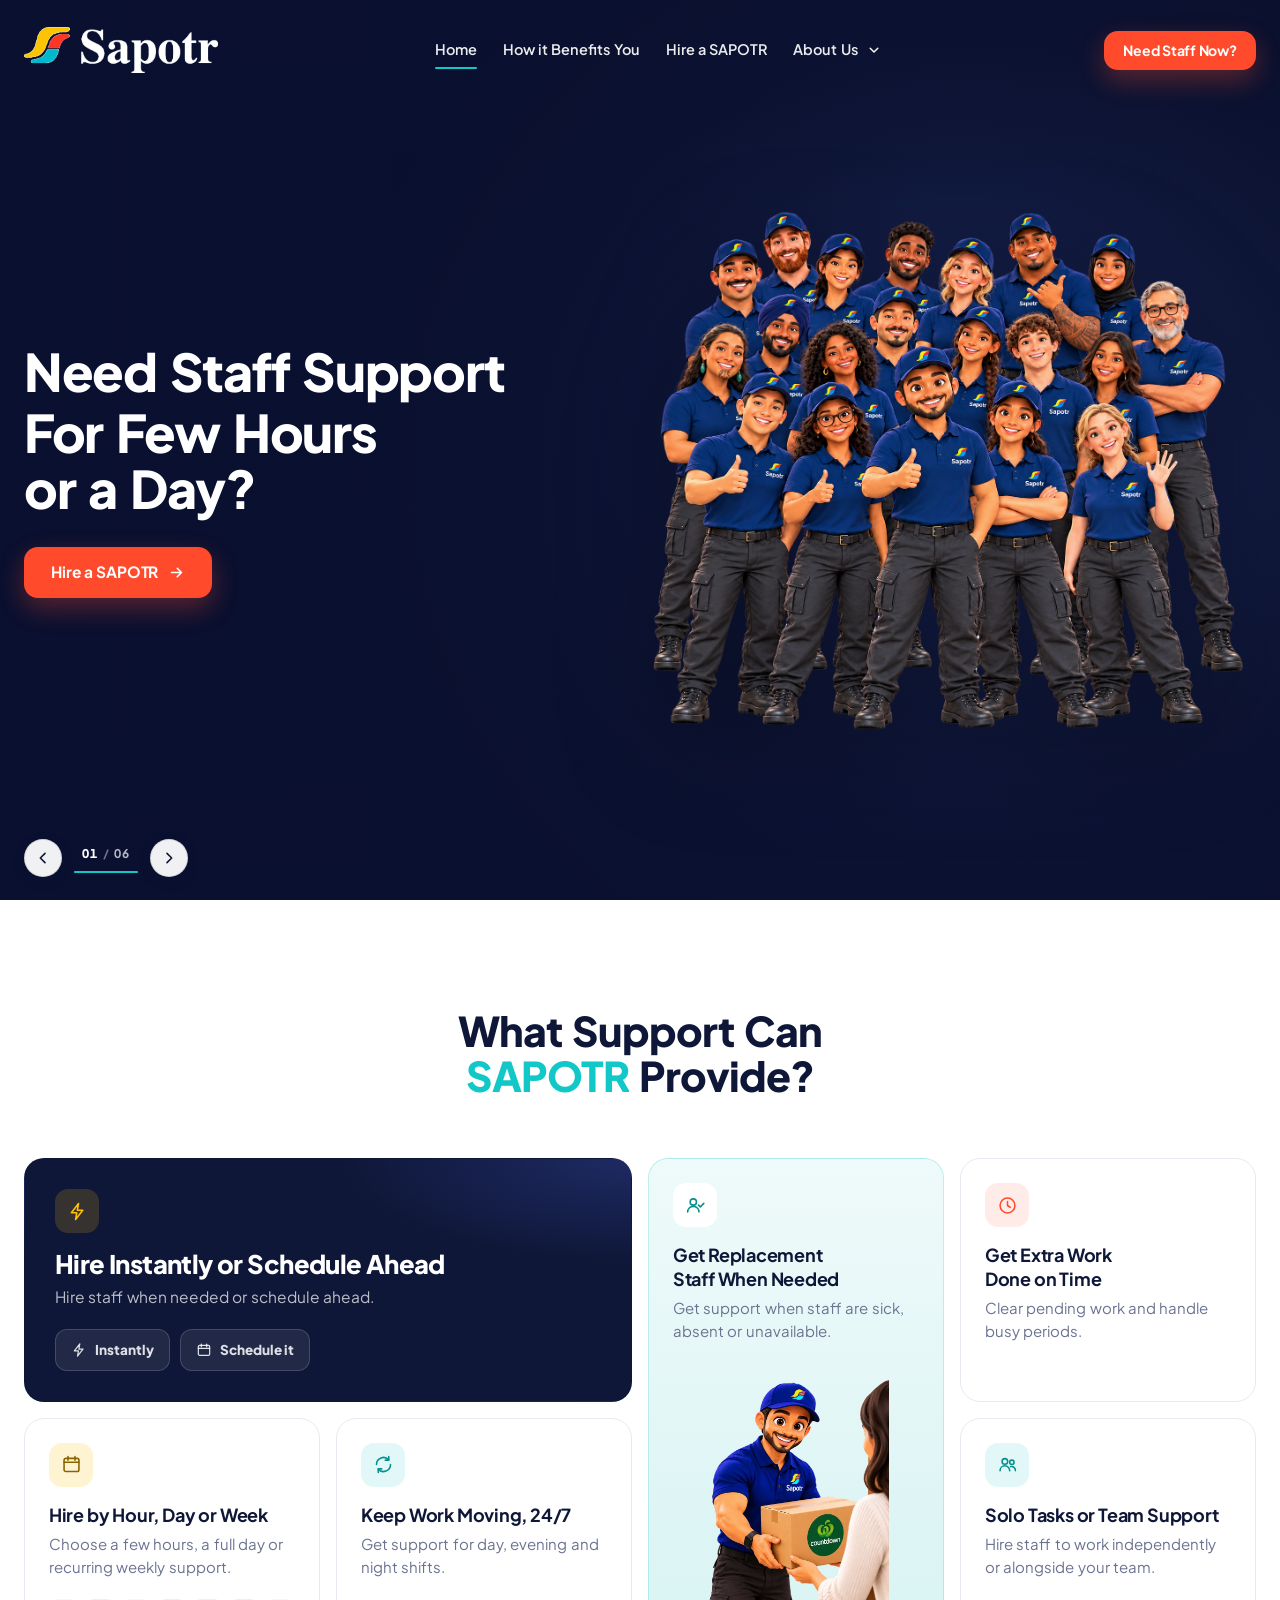
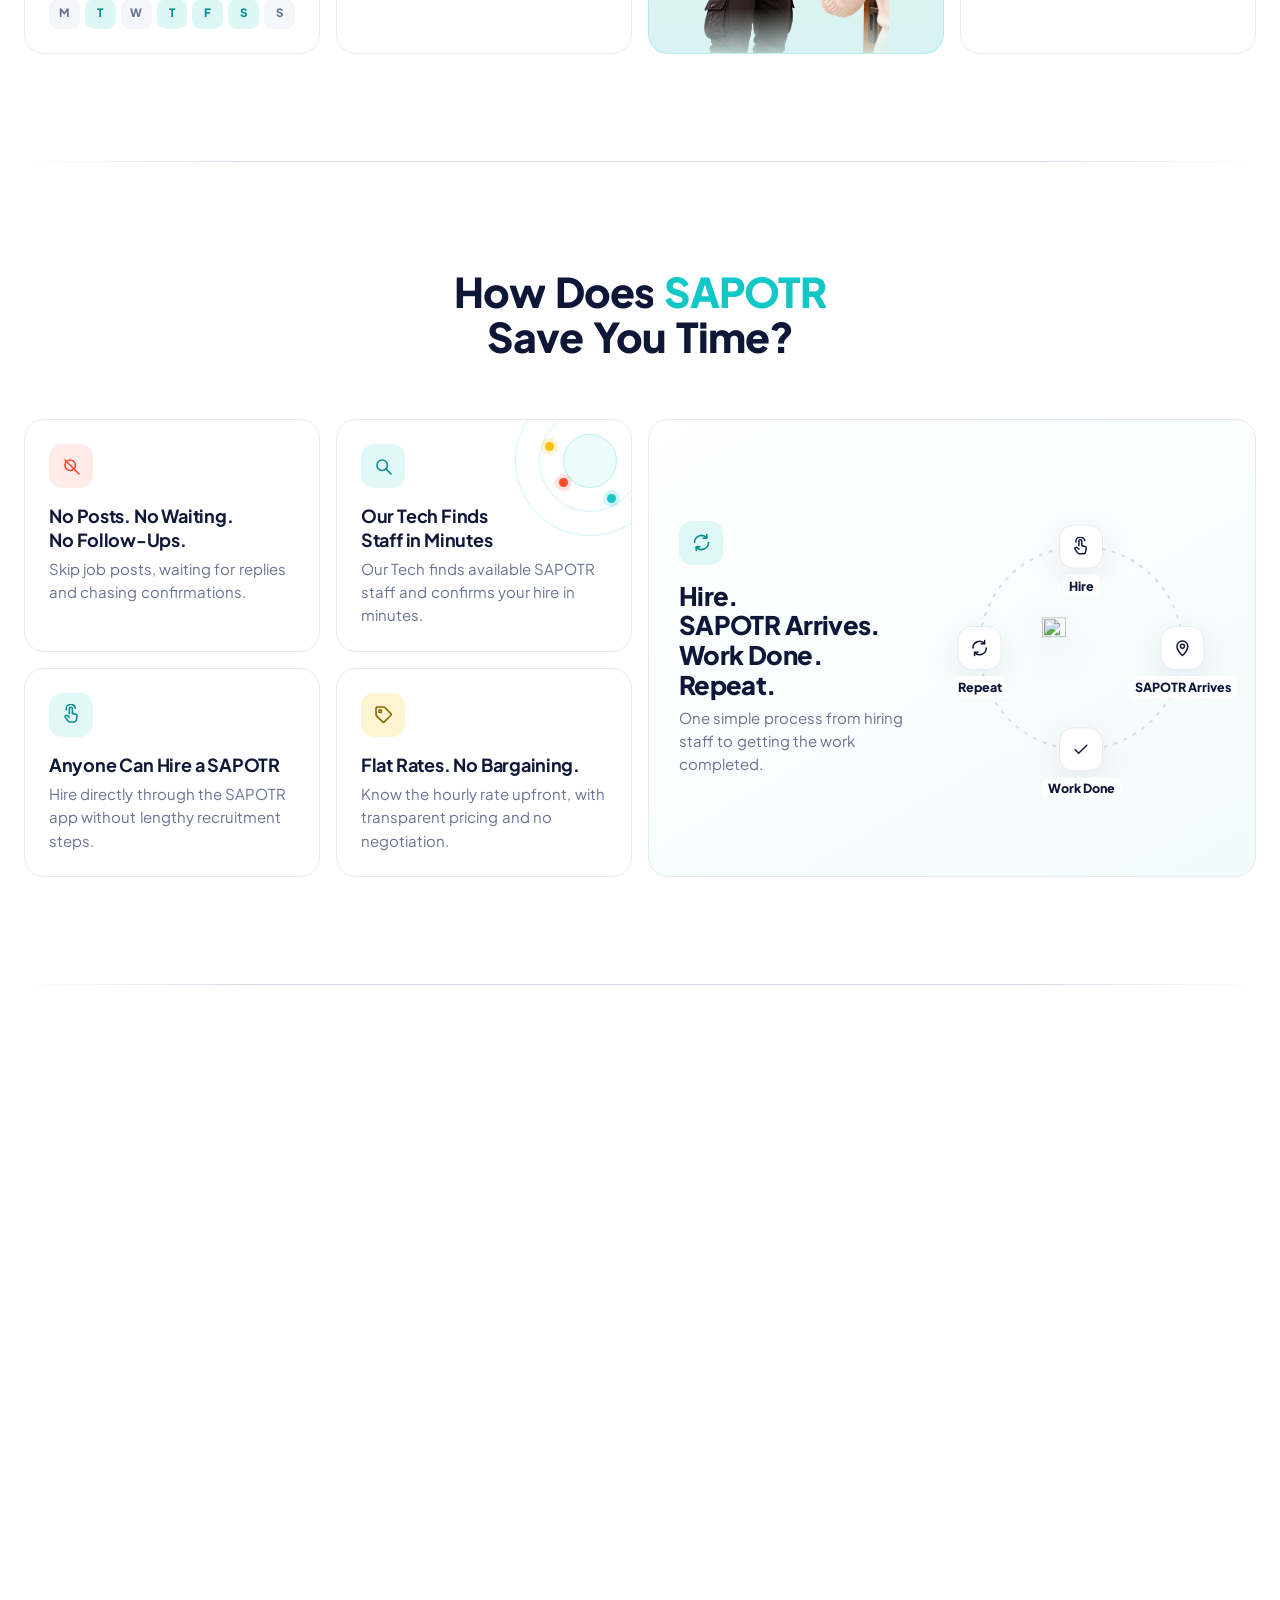
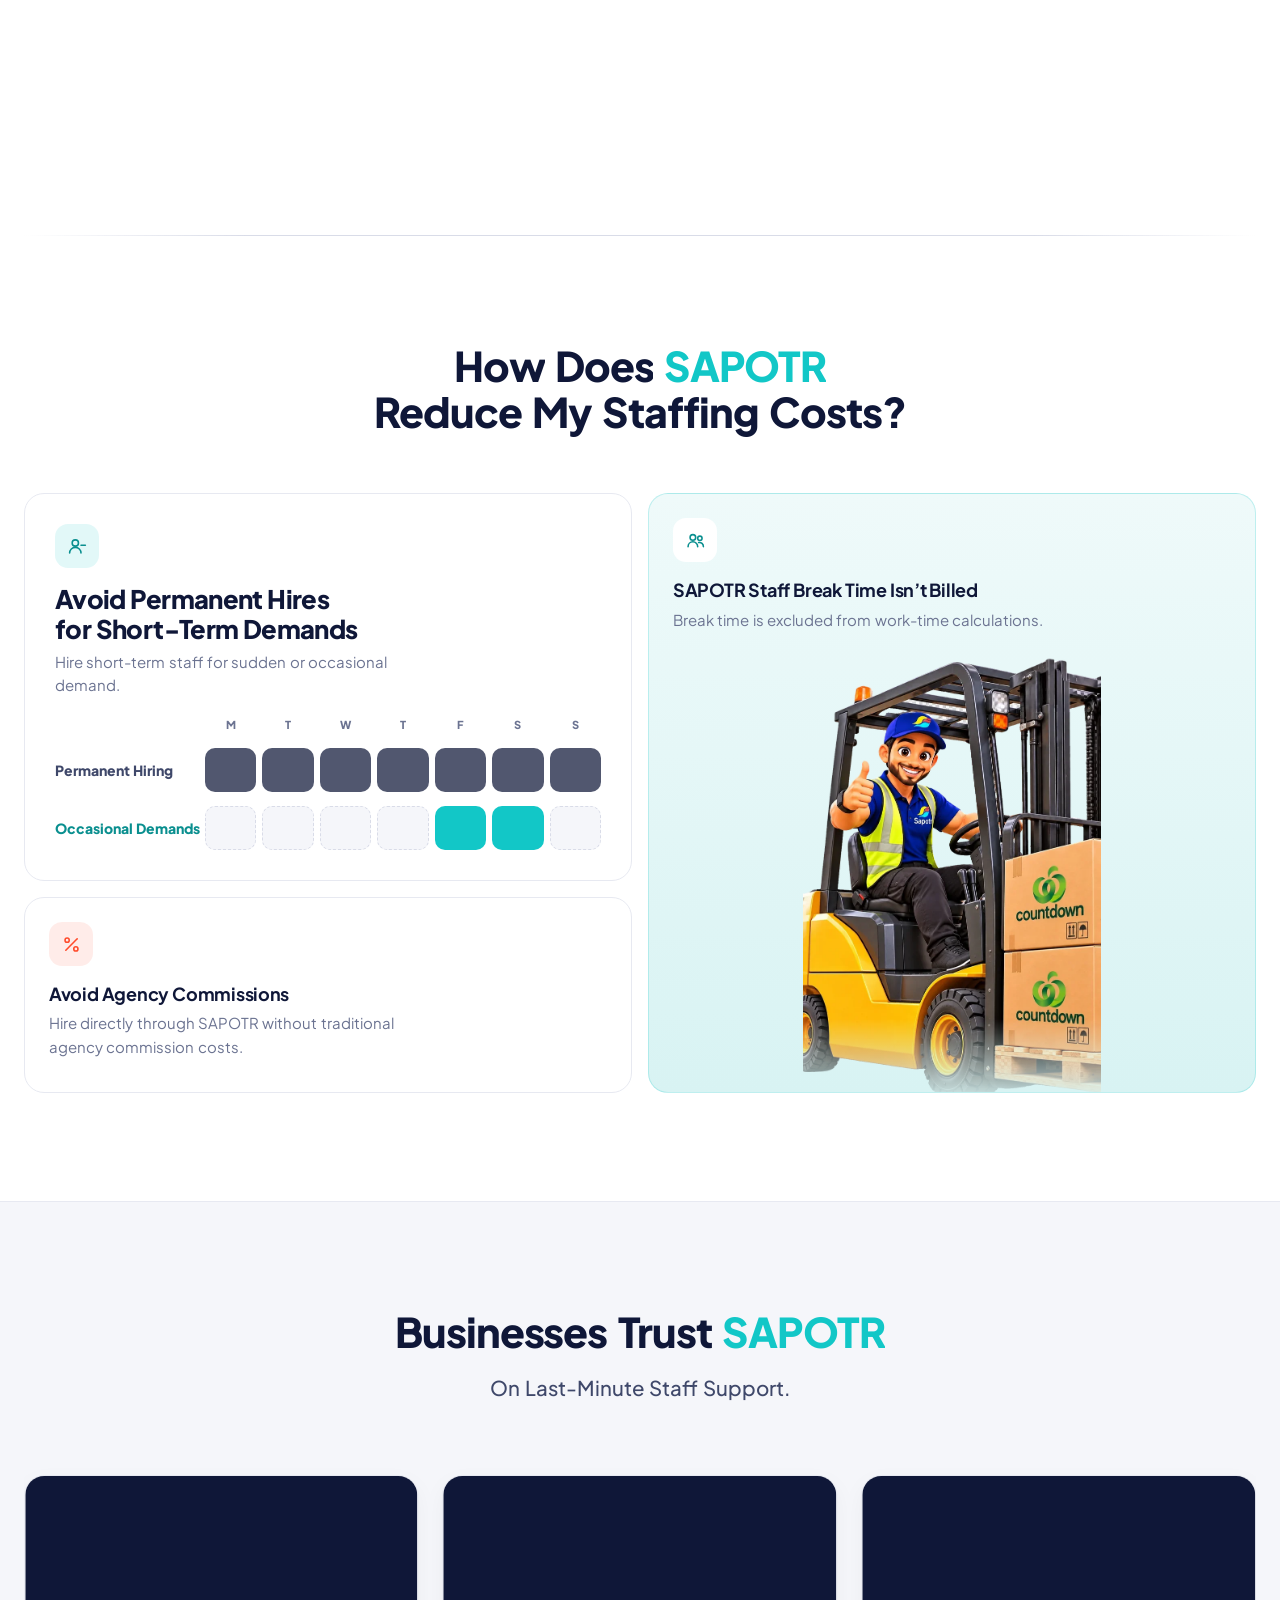
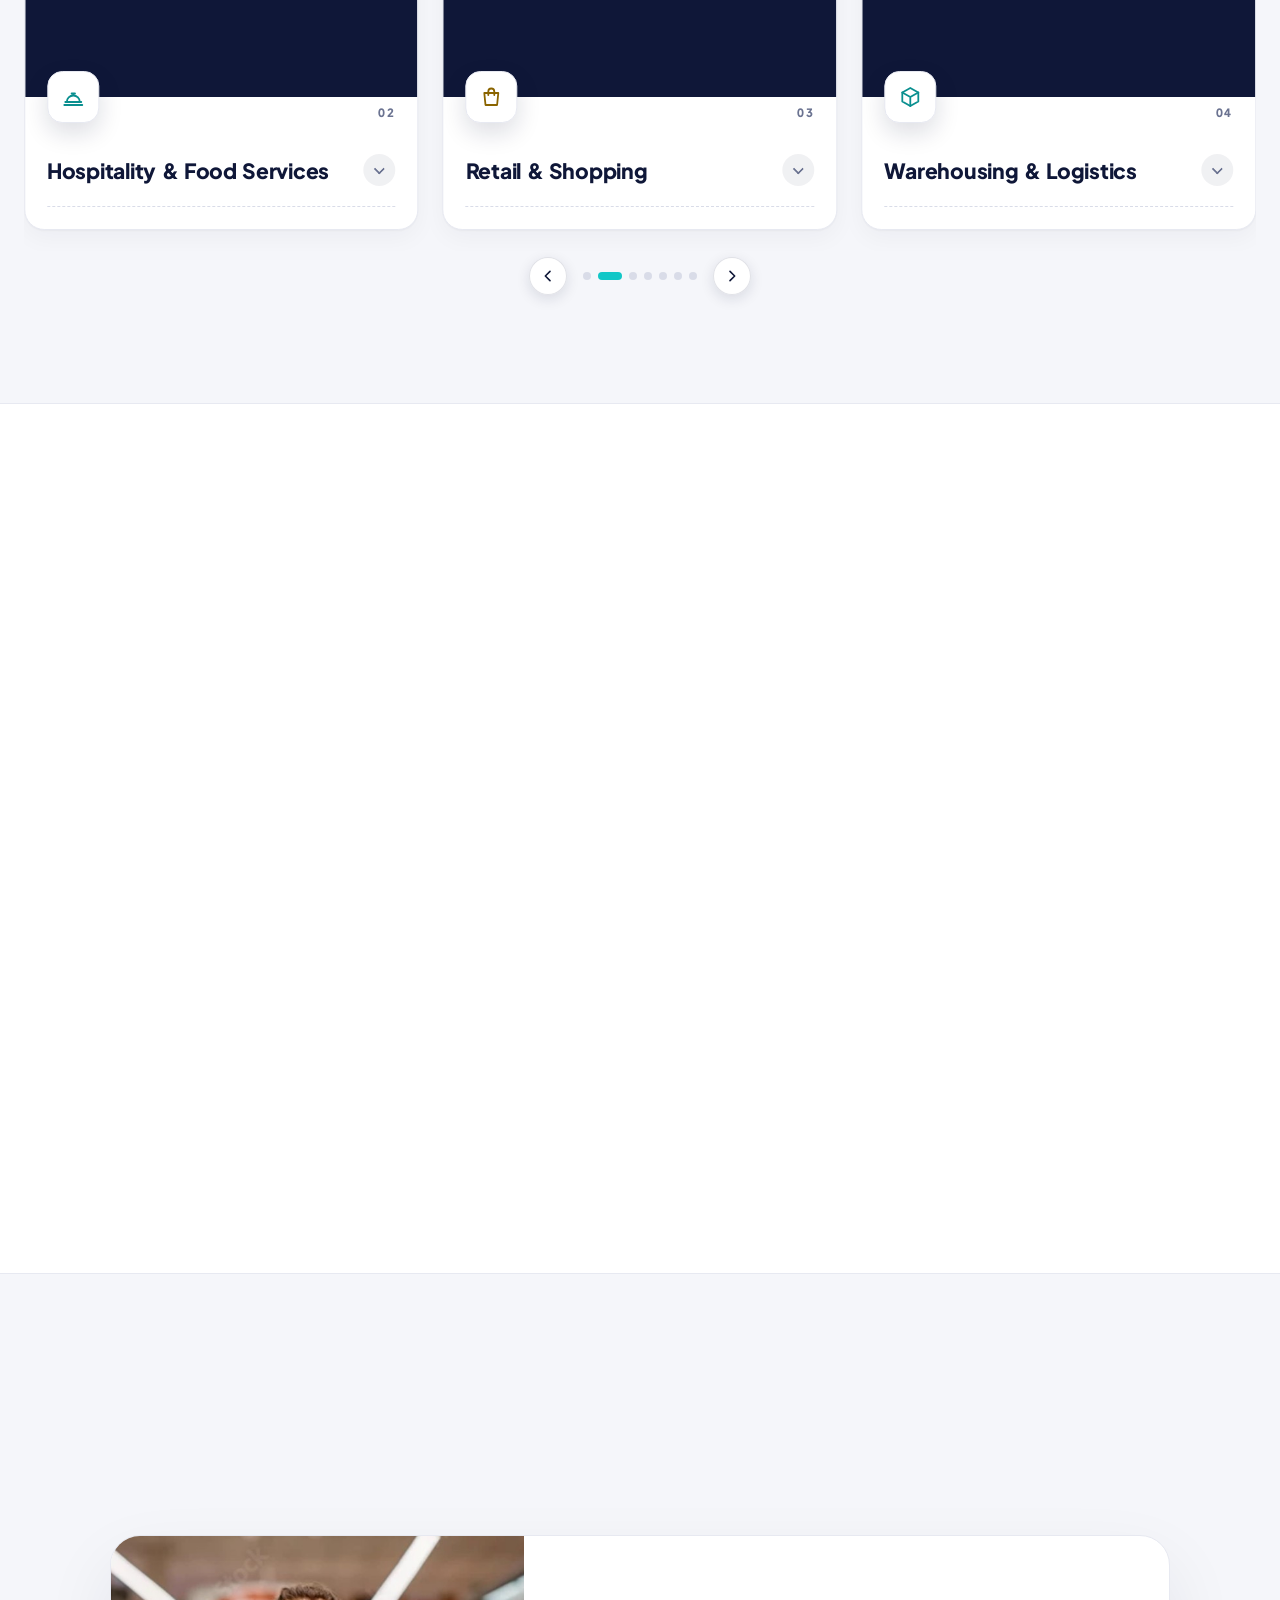
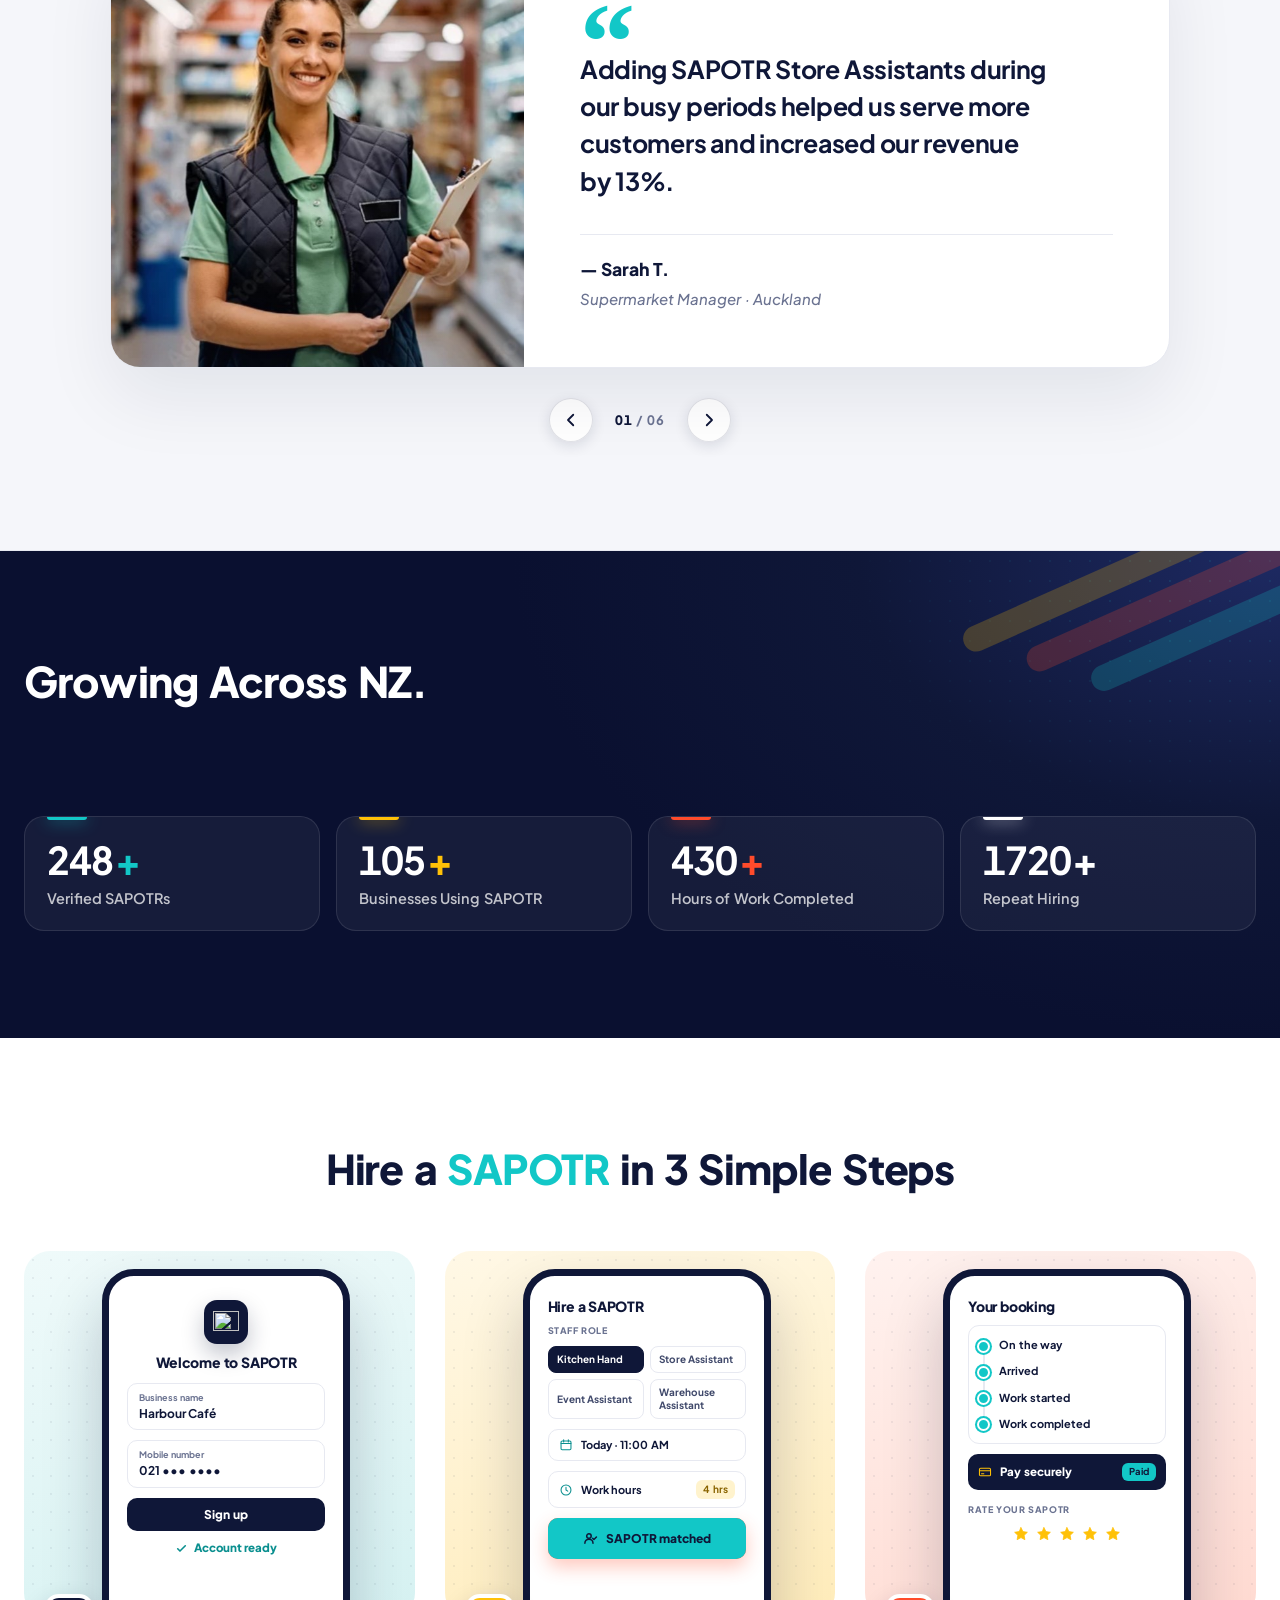
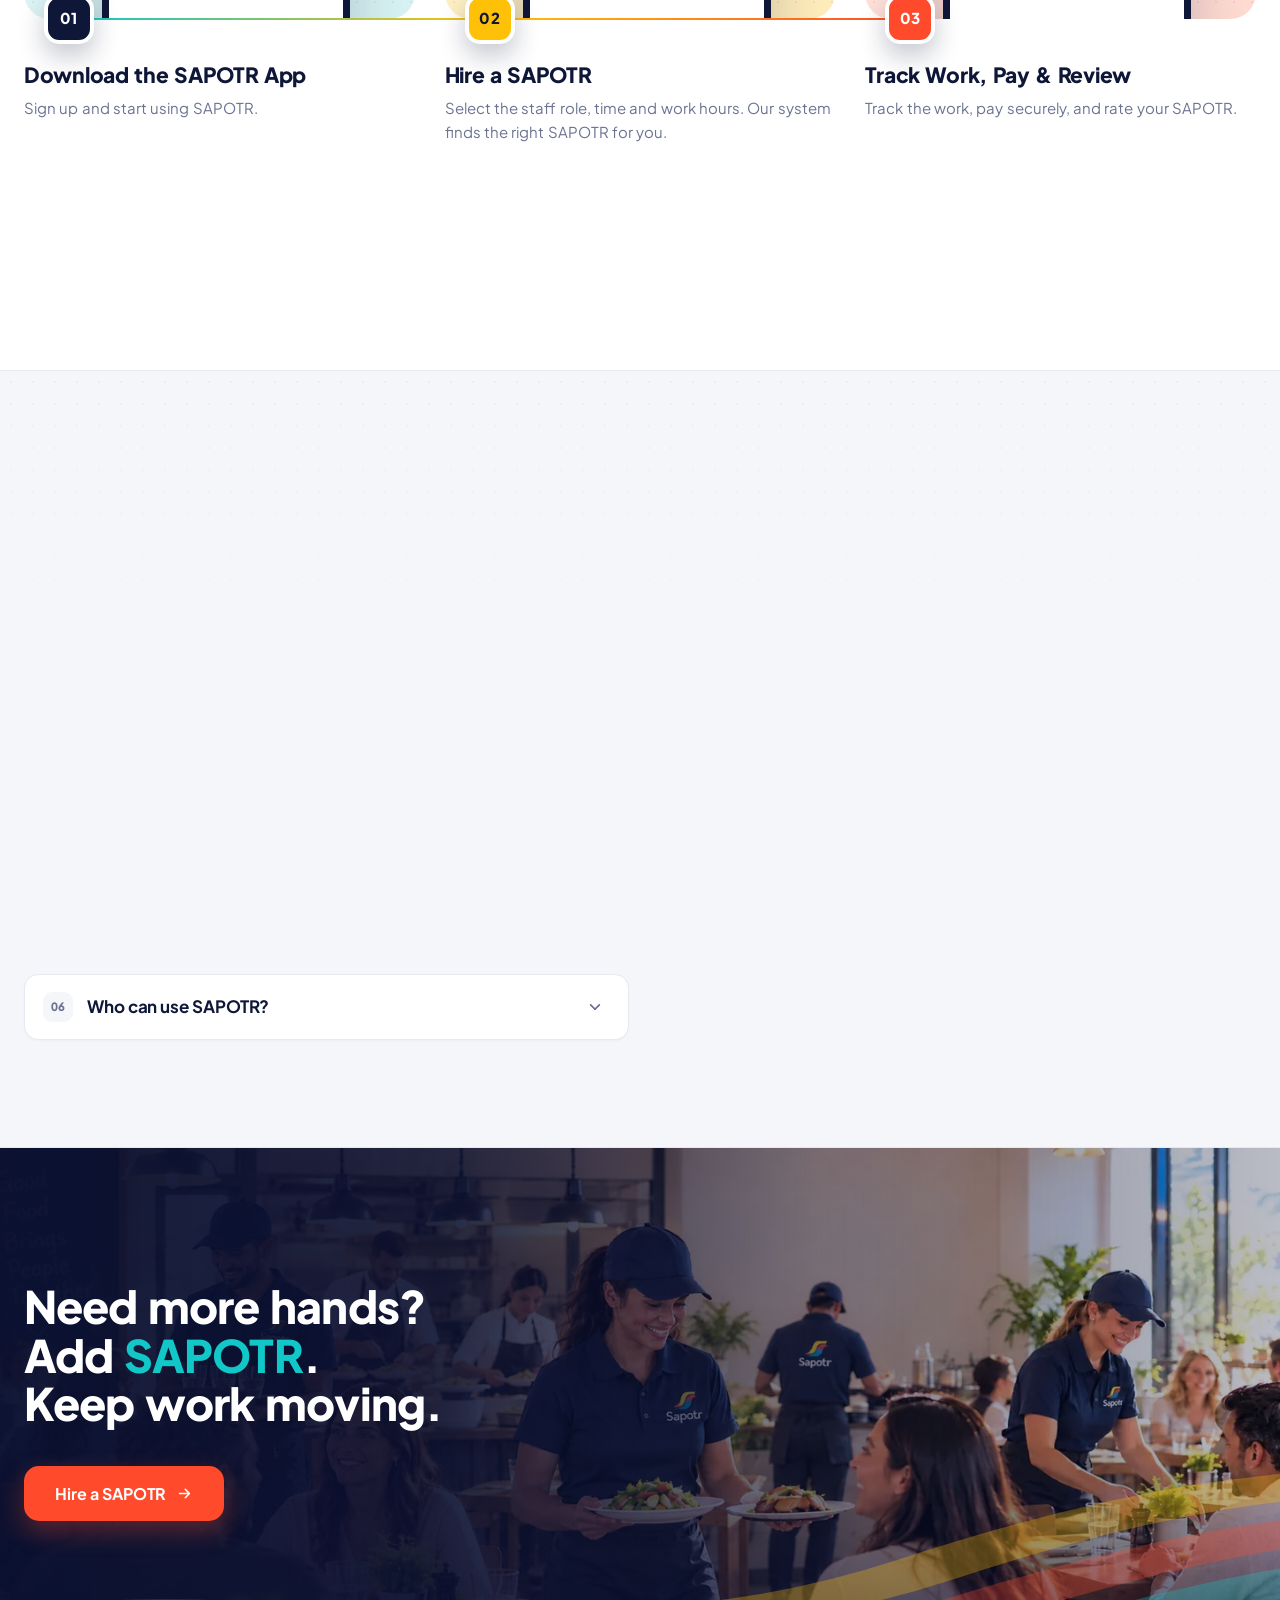
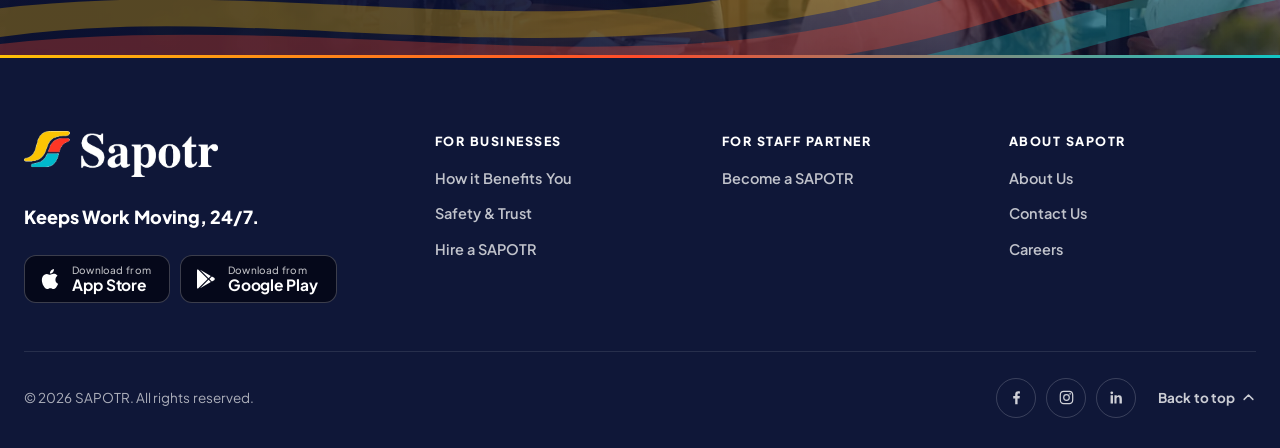
==== commit 142f5cb2: "Change 2 image and UI Issue" ====
--- a/index.html
+++ b/index.html
@@ -7,6 +7,8 @@
 <title>SAPOTR for Business — Need Staff Support for Few Hours or a Day?</title>
 <meta name="description" content="Hire verified SAPOTR staff for a few hours, a day, every week or any shift. SAPOTR, NZ’s last-minute staff support for urgent work.">
 <meta name="theme-color" content="#0F1738">
+<!-- one fixed, light brand design: tells browsers not to auto-darken the page in a phone's dark mode -->
+<meta name="color-scheme" content="only light">
 <meta name="robots" content="index,follow,max-image-preview:large">
 
 <!-- social cards: swap og:image for an absolute URL (and add og:url + canonical) once the Business domain is live -->
@@ -187,7 +189,7 @@
 
         <div class="wrap hs-inner b2-inner">
           <div class="hs-copy">
-            <h2 class="hs-title b2-title"><span class="b2-ln"></span> <span class="b2-ln b2-name"><span class="wd" style="--w:1">Hire</span> <span class="wd" style="--w:2"><span class="hl">SAPOTR</span>,</span></span> <span class="b2-ln"><span class="wd" style="--w:3">Your</span> <span class="wd" style="--w:4">Instant</span> <span class="wd" style="--w:5">Staff.</span></span></h2>
+            <h2 class="hs-title b2-title"><span class="b2-ln"></span> <span class="b2-ln b2-name"><span class="wd" style="--w:1">Hire</span> <span class="wd" style="--w:2"><span class="hl">SAPOTR</span>,</span></span> <span class="b2-ln"><span class="wd" style="--w:3">Your</span> <span class="wd" style="--w:4">Instant</span> <span class="wd" style="--w:5">Staff Support.</span></span></h2>
             <div class="hs-cta" data-seq="2">
               <a class="btn btn--accent btn--lg magnet" href="#hire">Hire Now<svg class="ic" aria-hidden="true"><use href="#i-arrow"/></svg></a>
             </div>
@@ -308,8 +310,8 @@
       <!-- ───── Banner 6 · last-minute support for urgent work ───── -->
       <article class="hs hs--urgent" id="hs-6" data-tone="dark" role="group" aria-roledescription="slide" aria-label="6 of 6" hidden>
         <div class="hs-bg">
-          <img class="hs-photo" src="assets/img/Banner6th.png" width="1448" height="1086" decoding="async" fetchpriority="low" draggable="false"
-               alt="A large team of smiling SAPOTRs in navy SAPOTR caps and polos, many giving a thumbs up">
+          <img class="hs-photo b4-photo" src="assets/img/BannerSix.jpg" width="1254" height="1254" decoding="async" fetchpriority="low" draggable="false"
+               alt="A large team of smiling SAPOTRs in navy SAPOTR caps and polos, giving a thumbs up in front of the Auckland skyline">
           <span class="b4-panel" aria-hidden="true"></span>
           <span class="b4-stripe b4-stripe--y" aria-hidden="true"></span>
           <span class="b4-stripe b4-stripe--r" aria-hidden="true"></span>
--- a/styles.css
+++ b/styles.css
@@ -12,6 +12,7 @@
 
 /* ───── 1 · Tokens ───── */
 :root{
+  color-scheme:only light;   /* one fixed light brand design: browsers must not auto-darken it */
   --navy:#0F1738; --navy-2:#182252; --navy-deep:#0A1030;
   --yellow:#FFC107; --red:#FF4B2B; --cyan:#12C7C7;
   --cyan-ink:#0a8f8f; --yellow-ink:#8a6400; --red-ink:#c2361c;
@@ -324,6 +325,11 @@
 .b2-inner .hs-copy,.b3-inner .hs-copy,.b5-inner .hs-copy,.b6-inner .hs-copy{max-width:600px}
 .b2-title{font-size:calc(var(--ht) * 1.12)}
 .b2-ln{display:block}
+/* the last line is ~12.75em wide: kept whole, it takes the largest size its column allows (never larger than the heading) */
+@supports (container-type:inline-size){
+  .b2-title{container-type:inline-size}
+  .b2-title .b2-ln:last-child{white-space:nowrap;font-size:min(1em,100cqw / 12.9)}
+}
 /* the headline arrives a word at a time (each .wd carries its turn in --w), then the button */
 .b2-title .wd{display:inline-block}
 .js .hs .b2-title .wd{opacity:0}
@@ -406,7 +412,9 @@
    headline width + a gap) rather than a fixed share of the screen, so the
    headline, the bands and his face never meet at any width. */
 .hs--urgent{--b4-cut:calc(max(24px,(100% - 1240px) / 2) + min(470px,35%) + 16px)}
-.hs--urgent .hs-photo{left:auto;width:68%;object-fit:contain;object-position:100% 100%;transform-origin:70% 100%}
+/* the photo fills the area right of the slanted navy panel (its left edge tucked under the panel),
+   cropped from the centre so the team stays in view whatever the screen's shape */
+.hs--urgent .b4-photo{left:calc(var(--b4-cut) - 3%);width:calc(100% - var(--b4-cut) + 3%);object-fit:cover;object-position:50% 46%;transform-origin:60% 50%}
 .hs--urgent.is-active .hs-photo{animation:kb 12s var(--ease) both}
 .b4-panel{position:absolute;inset:0;background:linear-gradient(125deg,#0A1030 0%,#0F1738 55%,#17225A 100%);
   clip-path:polygon(0 0,calc(var(--b4-cut) + 2.5%) 0,calc(var(--b4-cut) - 2.5%) 100%,0 100%)}
@@ -1065,23 +1073,19 @@
 /* full screen: the fixed header sits transparent over the hero and .ph-inner pads for it,
    so the hero takes the whole viewport (svh: the screen with the mobile browser bars showing) */
 .page-hero{position:relative;isolation:isolate;overflow:hidden;display:flex;min-height:max(600px,100vh);min-height:max(600px,100svh);background:var(--navy-deep);color:#fff}
-/* the line of SAPOTRs is cropped at the thighs, so the legs fade into the navy instead of ending on an edge */
-.ph-group{display:block;height:auto;max-width:none;
-  -webkit-mask-image:linear-gradient(180deg,#000 66%,transparent 97%);mask-image:linear-gradient(180deg,#000 66%,transparent 97%)}
+/* the hero is split: the brand navy on the left carries the title, the team photo is the right-hand
+   panel. The photo starts where the title ends (or at 42%, whichever is further right), runs to the
+   edge at full height, fades into the navy along its left side and is cropped from its centre. */
+.page-hero{--ph-fs:clamp(38px,min(5.2vw,8.4vh),72px)}
+.ph-photo{position:absolute;top:0;right:0;z-index:0;height:100%;width:calc(100% - max(42%,(100% - 1240px) / 2 + var(--ph-fs) * 7 + 40px));
+  object-fit:cover;object-position:50% 50%;
+  -webkit-mask-image:linear-gradient(90deg,transparent 0,#000 20%);mask-image:linear-gradient(90deg,transparent 0,#000 20%)}
 .ph-title{position:relative;z-index:1}
-.ph-scrim{position:absolute;inset:0;z-index:0;background:
-  linear-gradient(90deg,rgba(10,16,48,.95) 0%,rgba(10,16,48,.82) 34%,rgba(10,16,48,.36) 62%,rgba(10,16,48,.12) 100%),
-  linear-gradient(180deg,rgba(10,16,48,.6) 0%,transparent 26%,transparent 70%,rgba(10,16,48,.75) 100%)}
+/* only a soft shade under the header, so the menu stays readable; the photo keeps its own colours */
+.ph-scrim{position:absolute;inset:0;z-index:0;pointer-events:none;background:linear-gradient(180deg,rgba(10,16,48,.55) 0,rgba(10,16,48,0) 170px)}
 .ph-inner{position:relative;z-index:1;display:flex;flex-direction:column;justify-content:center;
   padding-top:calc(var(--head-h) + clamp(30px,6vh,64px));padding-bottom:clamp(56px,9vh,96px)}
-.ph-title{margin:0;max-width:13ch;color:#fff;font-size:clamp(38px,min(5.2vw,8.4vh),72px);line-height:1.06;text-wrap:balance}
-/* wide screens: title and strip share one row — the title takes its width, the strip the rest */
-@media (min-width:901px) and (min-aspect-ratio:1/1){
-  .ph-inner{display:grid;grid-template-columns:auto minmax(0,1fr);align-items:center;align-content:center;column-gap:clamp(32px,4vw,64px)}
-  .ph-group{justify-self:end;width:100%;max-width:900px}
-  /* the same three title lines, in a box no wider than its longest line */
-  .ph-title{max-width:10ch}
-}
+.ph-title{margin:0;max-width:10ch;color:#fff;font-size:var(--ph-fs);line-height:1.06;text-wrap:balance}
 
 /* how the name came about: the copy beside the whole SAPOTR crowd */
 .name-grid{display:grid;grid-template-columns:minmax(0,.95fr) minmax(0,1.05fr);gap:clamp(40px,6vw,96px);align-items:center}
@@ -1240,12 +1244,12 @@
 
   /* 1 · the photo fills the screen; the copy sits at the foot */
   .hs--cafe .hs-inner{justify-content:flex-end;gap:clamp(20px,3vh,28px)}
-  /* About hero: the line of SAPOTRs runs wider than the screen, centred, so faces stay a readable size */
-  /* About hero: the line of SAPOTRs sits under the title, wider than the screen with its far ends fading */
-  .ph-group{width:150vw;margin:clamp(28px,5vh,48px) 0 0 calc(50% - 75vw);
-    -webkit-mask-image:linear-gradient(180deg,#000 66%,transparent 97%),linear-gradient(90deg,transparent 4%,#000 17%,#000 83%,transparent 96%);
-    mask-image:linear-gradient(180deg,#000 66%,transparent 97%),linear-gradient(90deg,transparent 4%,#000 17%,#000 83%,transparent 96%);
-    -webkit-mask-composite:source-in;mask-composite:intersect}
+  /* About hero: the title on the navy, the photo underneath, full width — about as tall as it is wide,
+     its top edge fading into the navy; the title is centred in the space above */
+  .page-hero{flex-direction:column}
+  .ph-inner{flex:1 1 auto;padding-bottom:clamp(24px,4vh,40px)}
+  .ph-photo{position:relative;order:2;flex:none;width:100%;height:min(110vw,56svh);
+    -webkit-mask-image:linear-gradient(180deg,transparent 0,#000 16%);mask-image:linear-gradient(180deg,transparent 0,#000 16%)}
   /* the group fills the space between the header and the copy at the foot, standing just above the headline */
   .hs--cafe .b1-photo{right:auto;left:50%;translate:-50% 0;top:calc(var(--head-h) + 12px);bottom:auto;width:min(100% - 32px,600px);
     height:calc(100% - var(--head-h) - var(--b1-copy,300px));object-position:50% 100%;transform-origin:50% 100%}
@@ -1272,7 +1276,7 @@
   .b4-stripe--y{clip-path:polygon(0 61.6%,100% 53.6%,100% 54.6%,0 62.6%)}
   .b4-stripe--r{clip-path:polygon(0 63.2%,100% 55.2%,100% 56.2%,0 64.2%)}
   .b4-stripe--c{clip-path:polygon(0 64.8%,100% 56.8%,100% 57.8%,0 65.8%)}
-  .hs--urgent .hs-photo{top:auto;left:0;width:100%;height:42%;object-position:50% 0;transform-origin:50% 100%}
+  .hs--urgent .b4-photo{top:50%;left:0;width:100%;height:50%;object-position:50% 62%;transform-origin:50% 100%}
   .b4-inner{justify-content:flex-start}
   .b4-card{top:auto;bottom:calc(var(--ui-h) + 16px);right:auto;left:50%;translate:-50% 0;width:min(320px,100% - 32px);padding:12px;gap:9px}
   .b4-role{padding:8px}
@@ -1340,7 +1344,8 @@
   .b4-stripe--y{clip-path:polygon(0 46.6%,100% 40.6%,100% 41.6%,0 47.6%)}
   .b4-stripe--r{clip-path:polygon(0 48.2%,100% 42.2%,100% 43.2%,0 49.2%)}
   .b4-stripe--c{clip-path:polygon(0 49.8%,100% 43.8%,100% 44.8%,0 50.8%)}
-  .hs--urgent .hs-photo{top:48%;bottom:auto;height:calc(52% - var(--ui-h) - 84px);object-position:50% 100%}
+  .hs--urgent .b4-photo{top:38%;height:calc(62% - var(--ui-h) - 84px);object-position:50% 56%;
+    -webkit-mask-image:linear-gradient(180deg,#000 84%,transparent);mask-image:linear-gradient(180deg,#000 84%,transparent)}
   .ocard{padding:7px 12px 7px 7px;gap:8px;border-radius:13px}
   .ocard-ic{width:32px;height:32px;border-radius:10px}
   .ocard-ic .ic{width:17px;height:17px}
@@ -1517,9 +1522,10 @@
 @media (min-width:681px) and (max-aspect-ratio:1/1){
   .b4-card{bottom:calc(42% + 72px)}
 }
-/* near-square landscape screens: a slightly shorter photo keeps the SAPOTR right of the bands */
-@media (min-width:901px) and (min-aspect-ratio:1001/1000) and (max-aspect-ratio:7/5){
-  .hs--urgent .hs-photo{top:auto;height:85%}
+/* phones held sideways: the photos become wide strips, so the crop is aimed at the faces */
+@media (max-width:900px) and (max-height:500px) and (orientation:landscape){
+  .hs--urgent .b4-photo{object-position:50% 40%}
+  .ph-photo{object-position:50% 47%}
 }
 /* short screens: keep every banner inside the frame */
 @media (max-height:700px) and (max-width:900px){
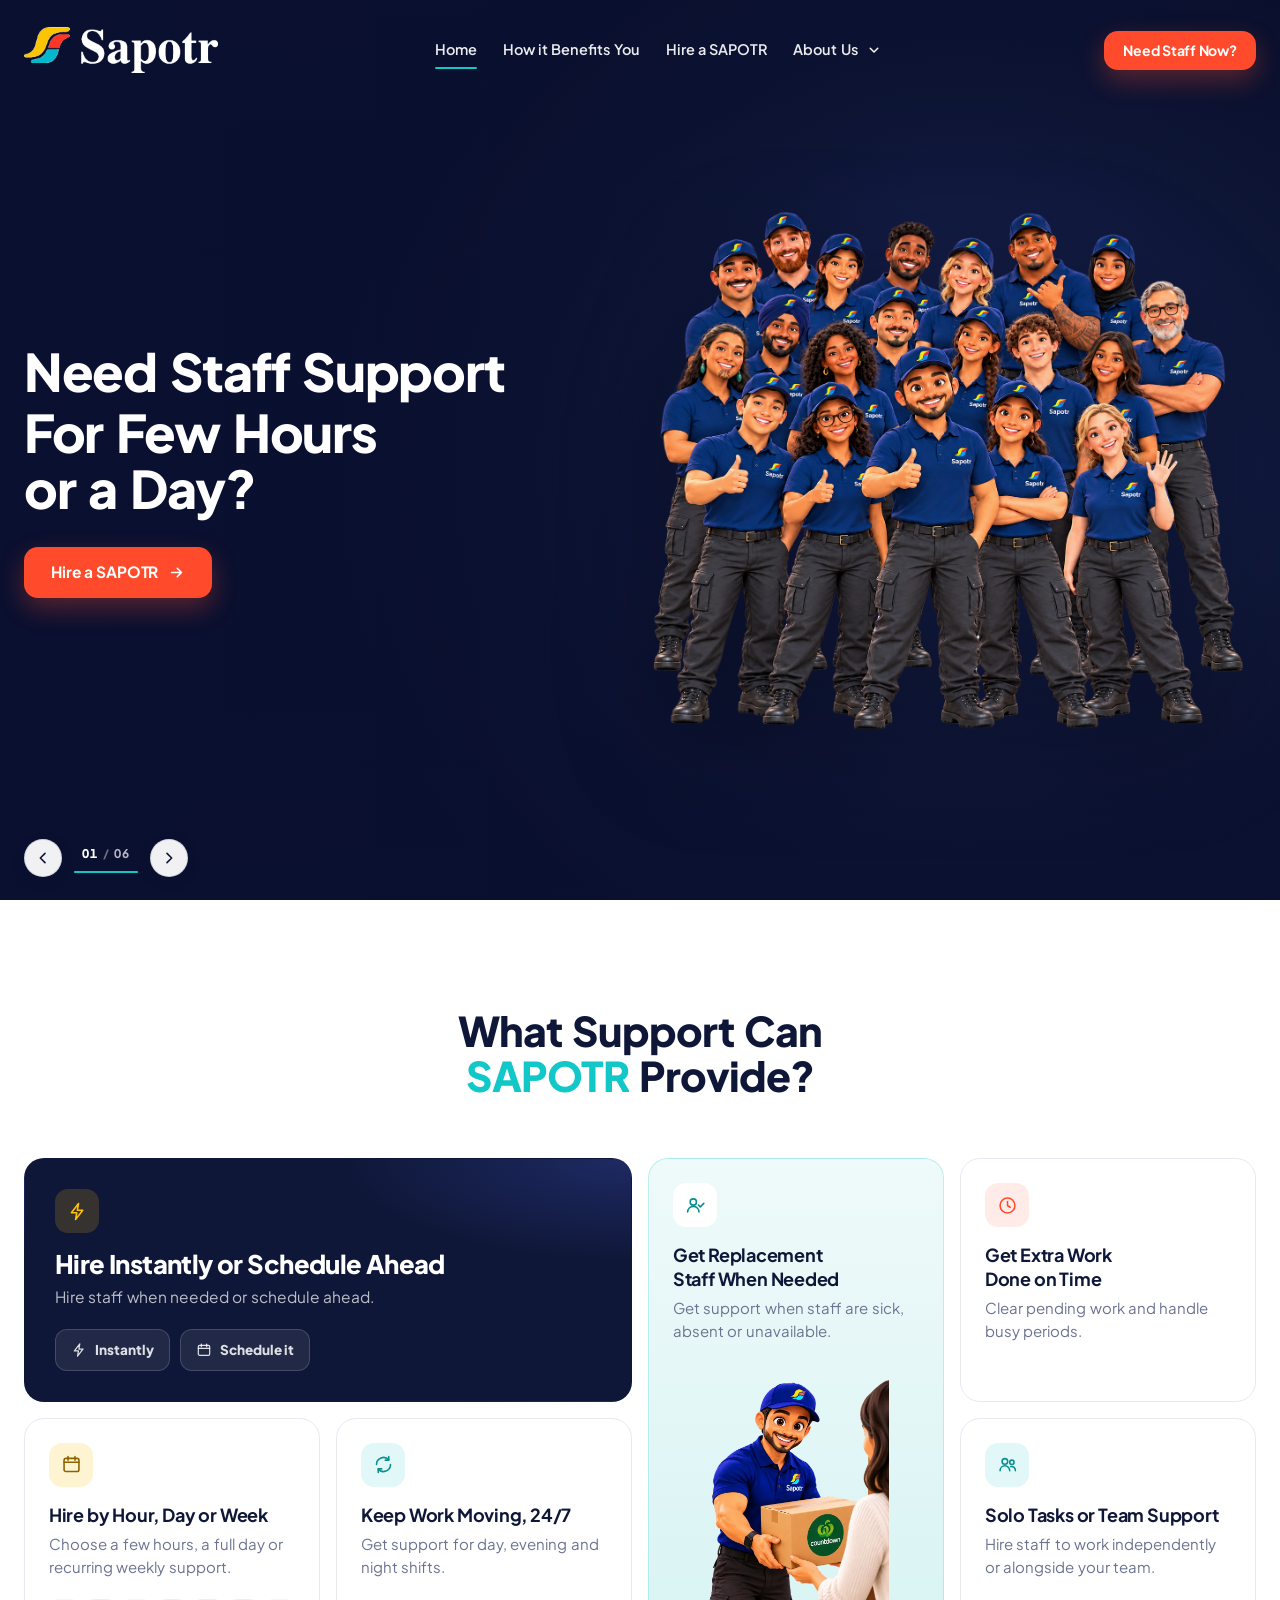
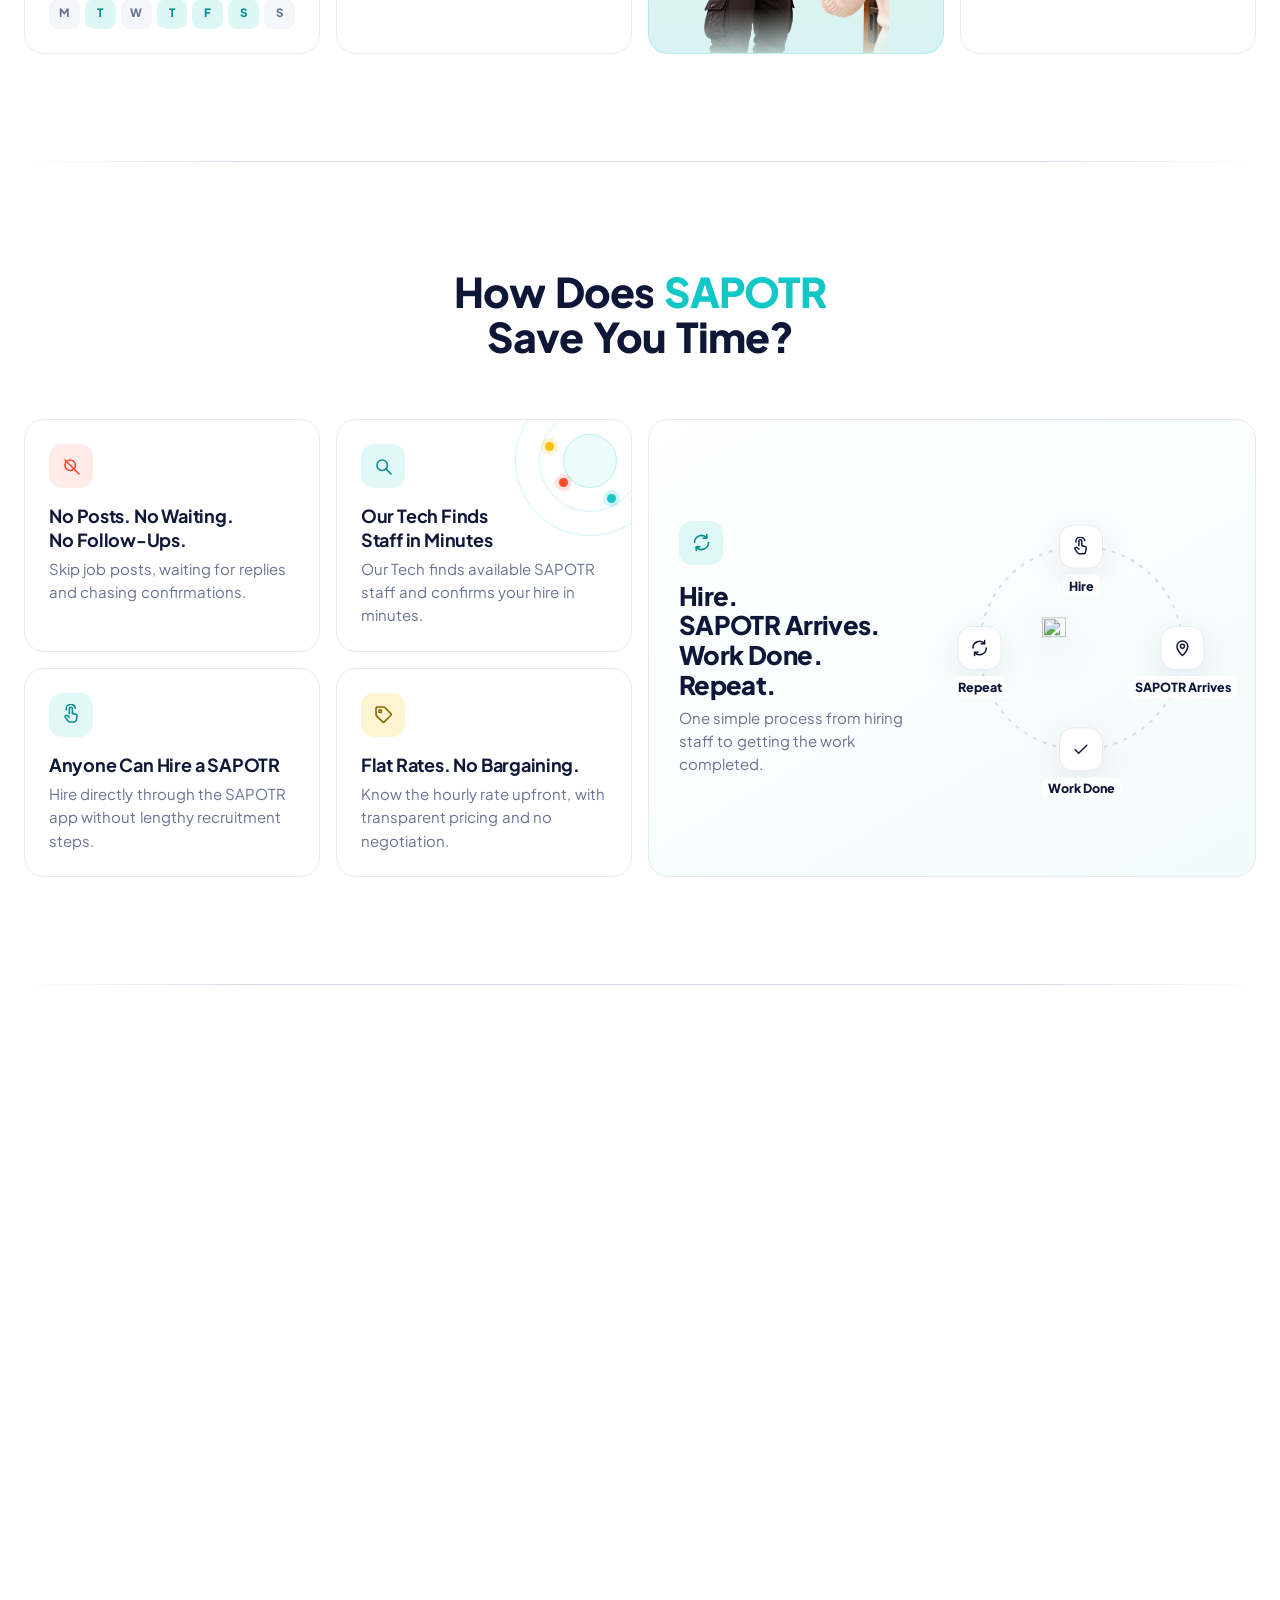
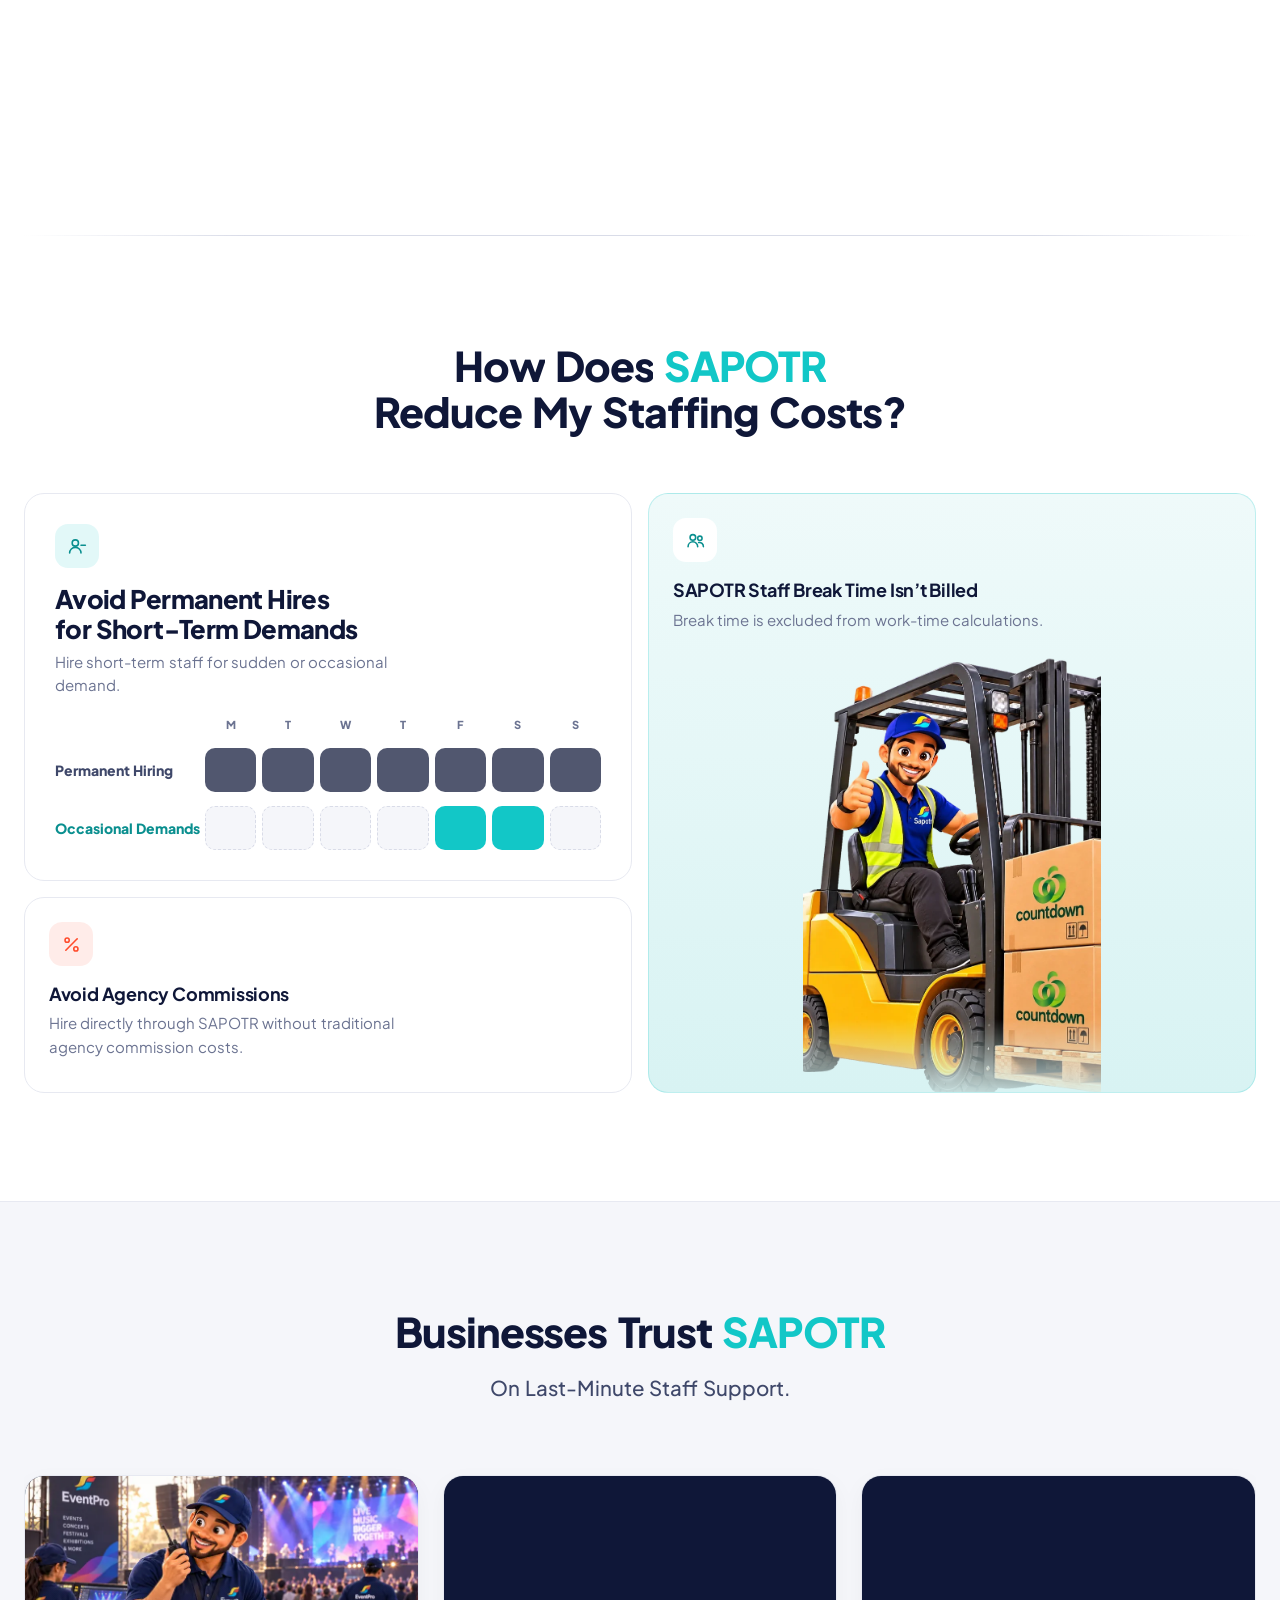
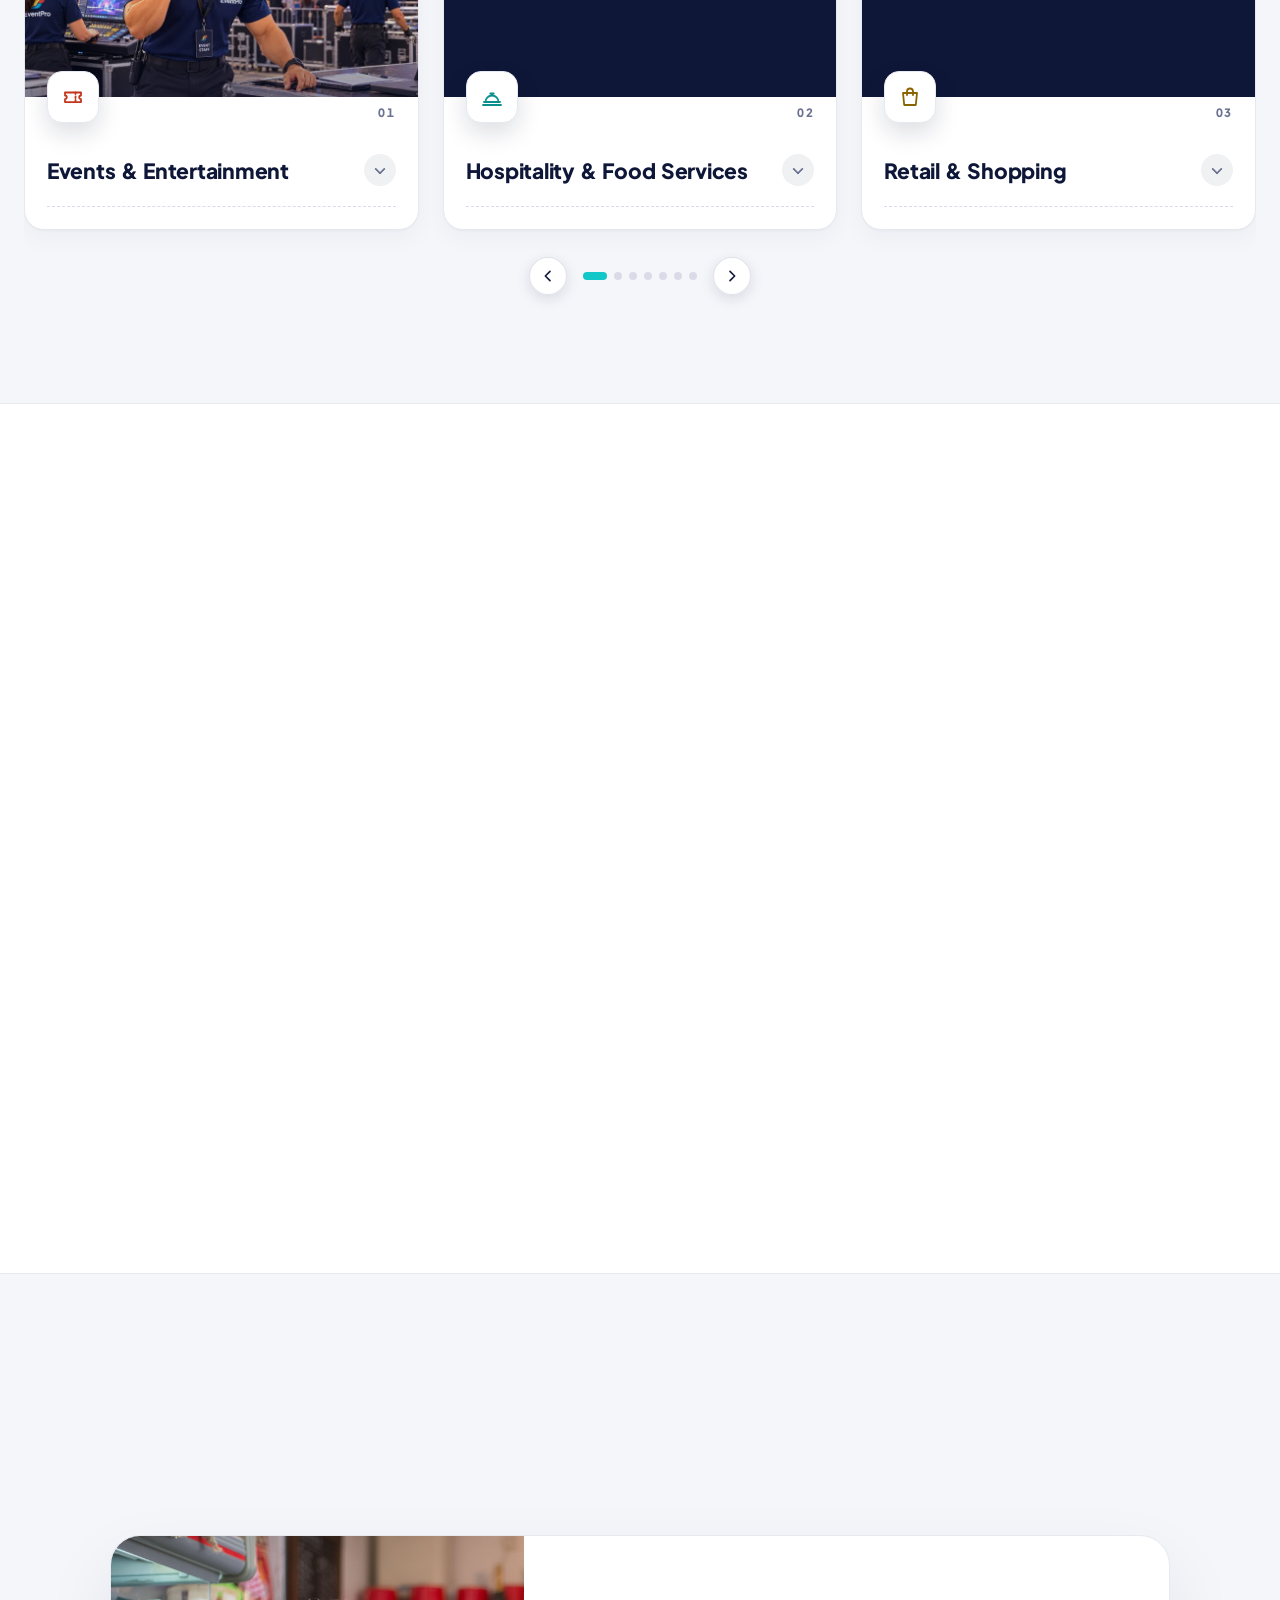
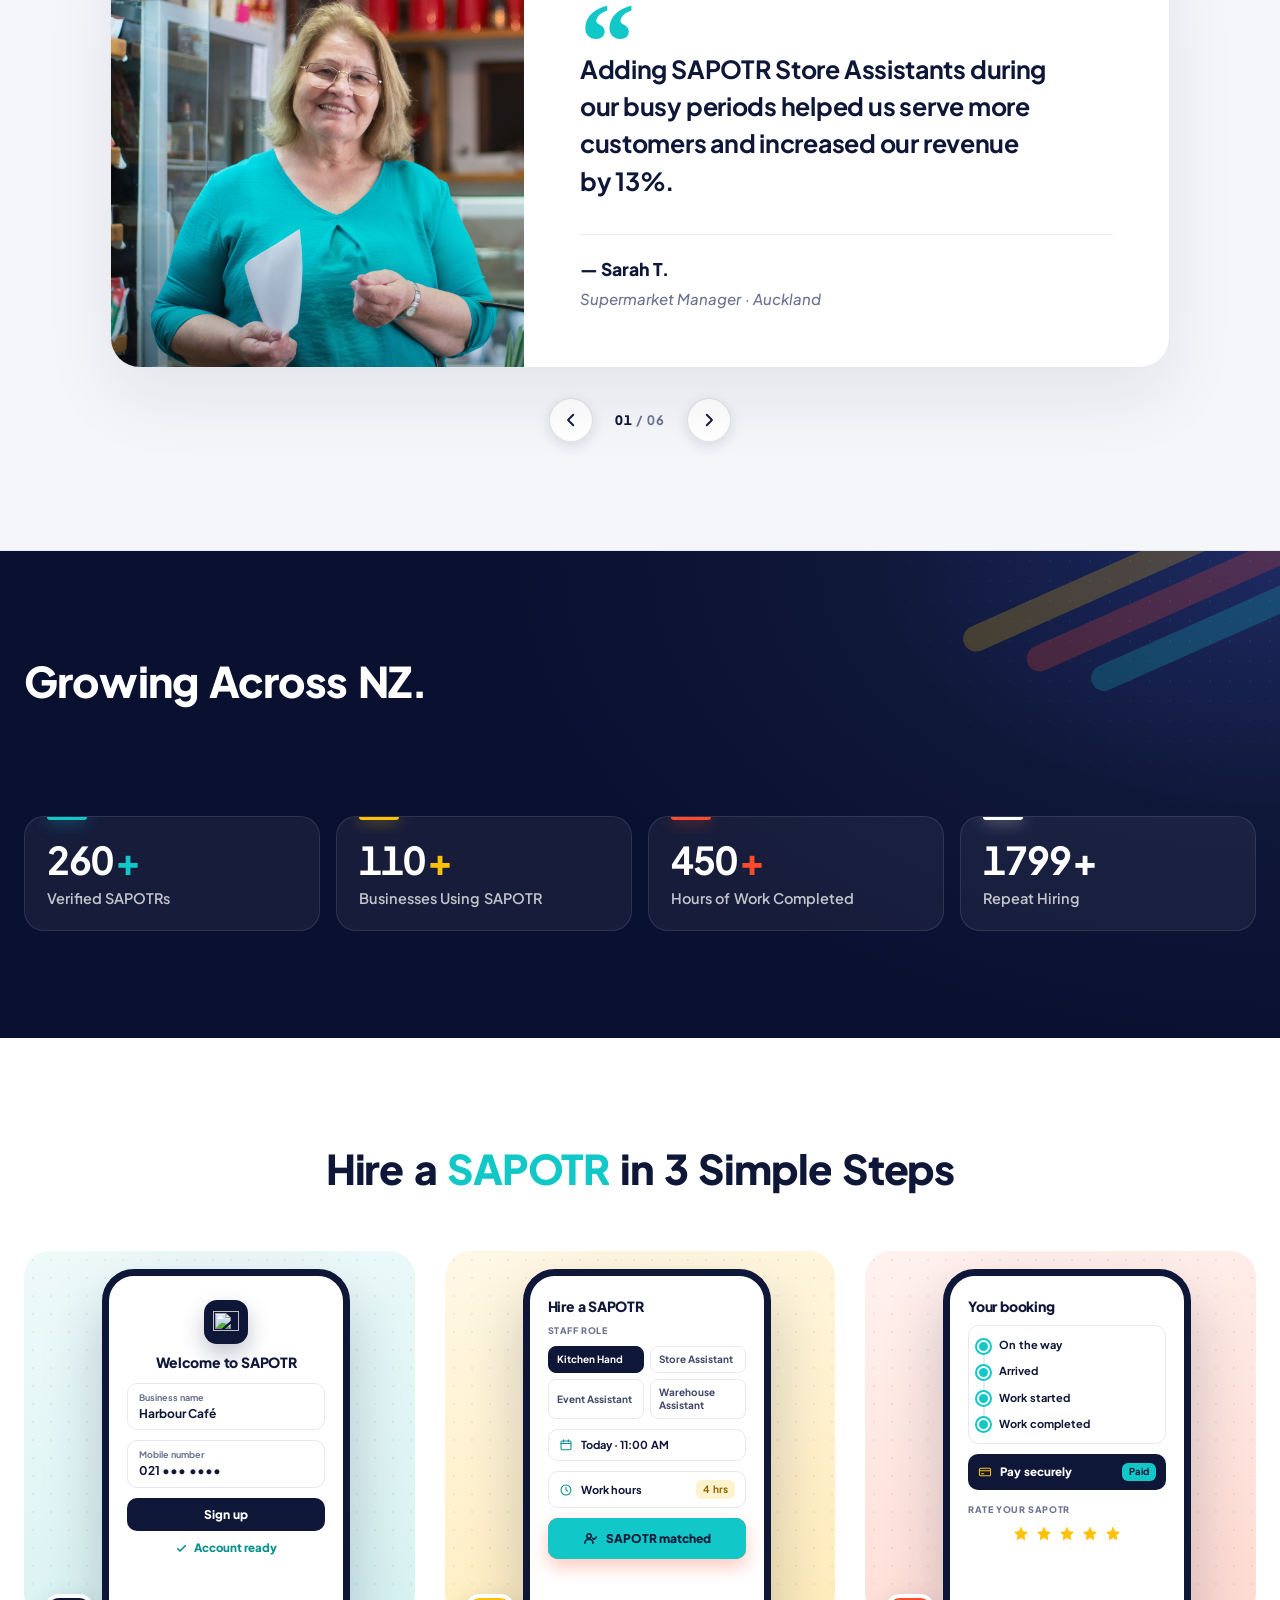
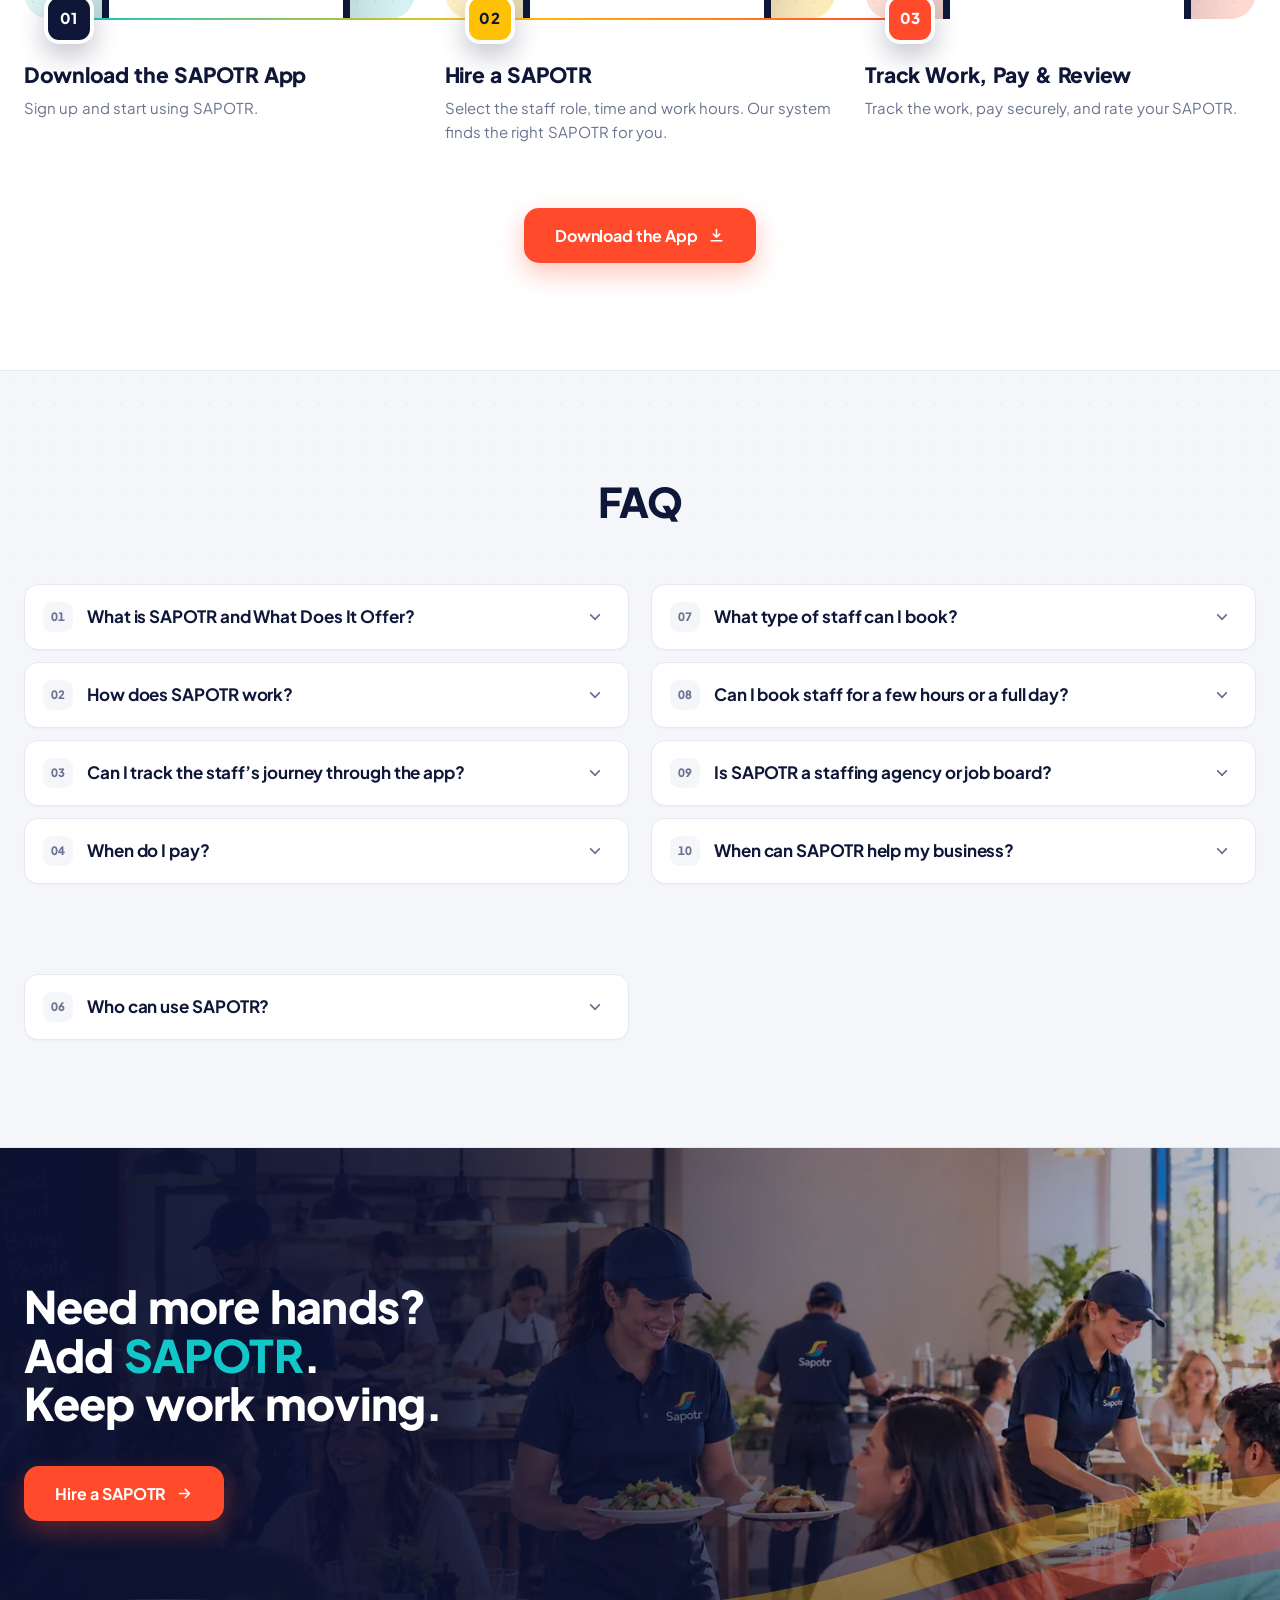
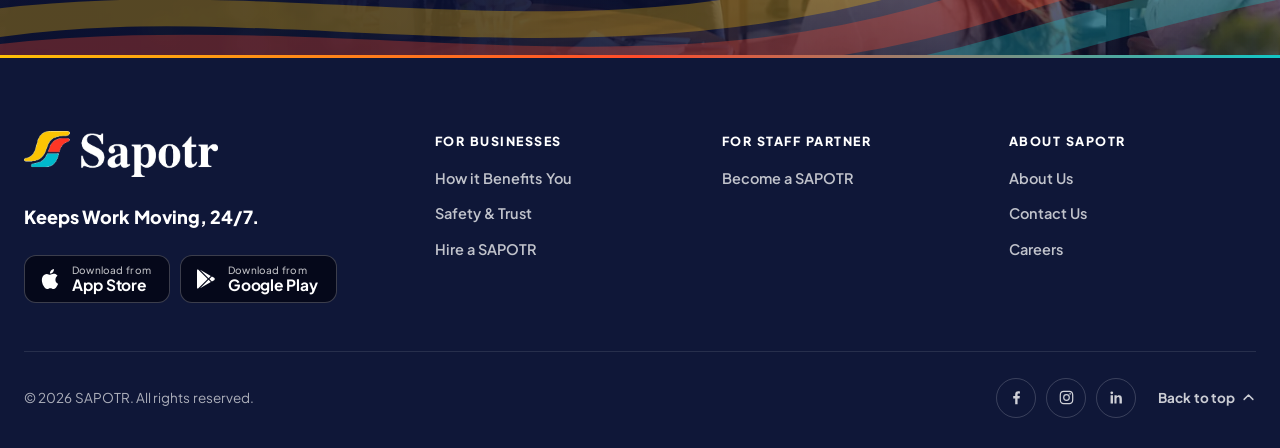
==== commit de94ae1a: "Changed images 16-10" ====
--- a/index.html
+++ b/index.html
@@ -310,7 +310,7 @@
       <!-- ───── Banner 6 · last-minute support for urgent work ───── -->
       <article class="hs hs--urgent" id="hs-6" data-tone="dark" role="group" aria-roledescription="slide" aria-label="6 of 6" hidden>
         <div class="hs-bg">
-          <img class="hs-photo b4-photo" src="assets/img/BannerSix.jpg" width="1254" height="1254" decoding="async" fetchpriority="low" draggable="false"
+          <img class="hs-photo b4-photo" src="assets/img/BannerSix.png" width="1254" height="1254" decoding="async" fetchpriority="low" draggable="false"
                alt="A large team of smiling SAPOTRs in navy SAPOTR caps and polos, giving a thumbs up in front of the Auckland skyline">
           <span class="b4-panel" aria-hidden="true"></span>
           <span class="b4-stripe b4-stripe--y" aria-hidden="true"></span>
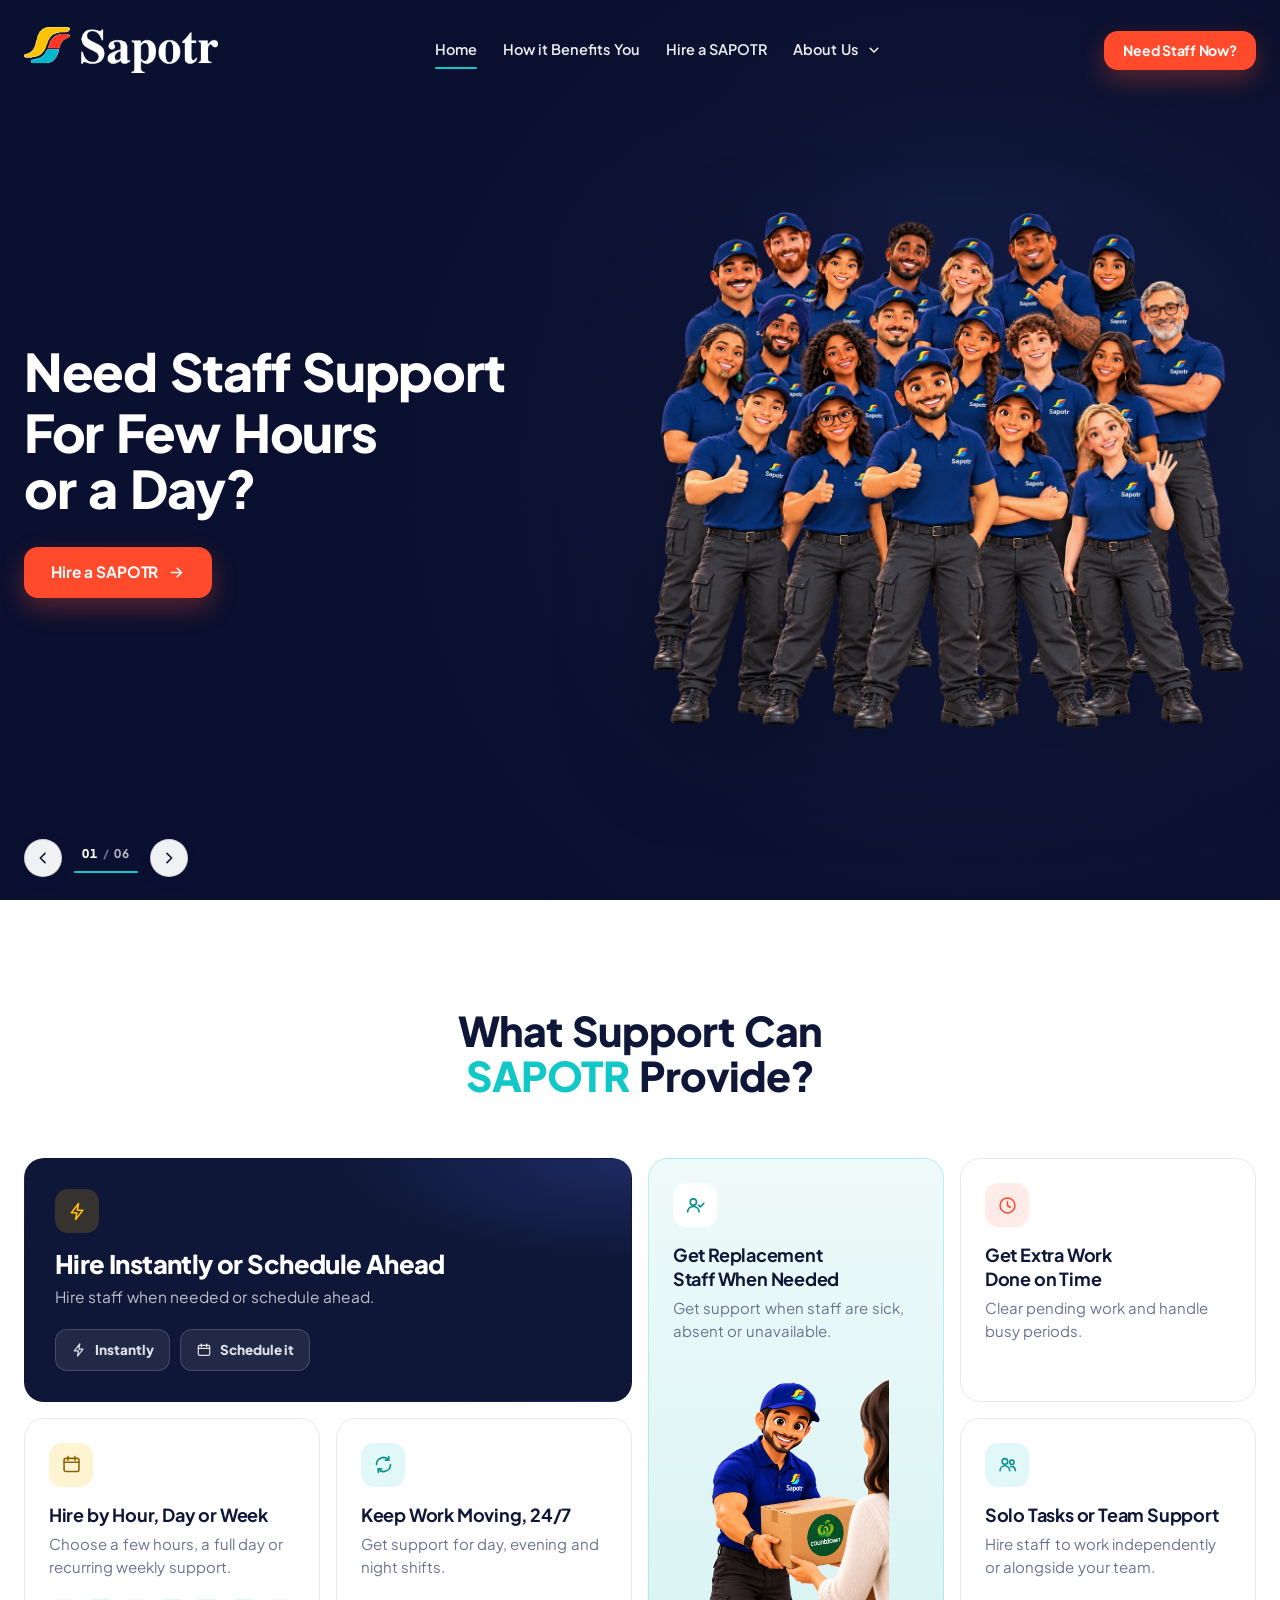
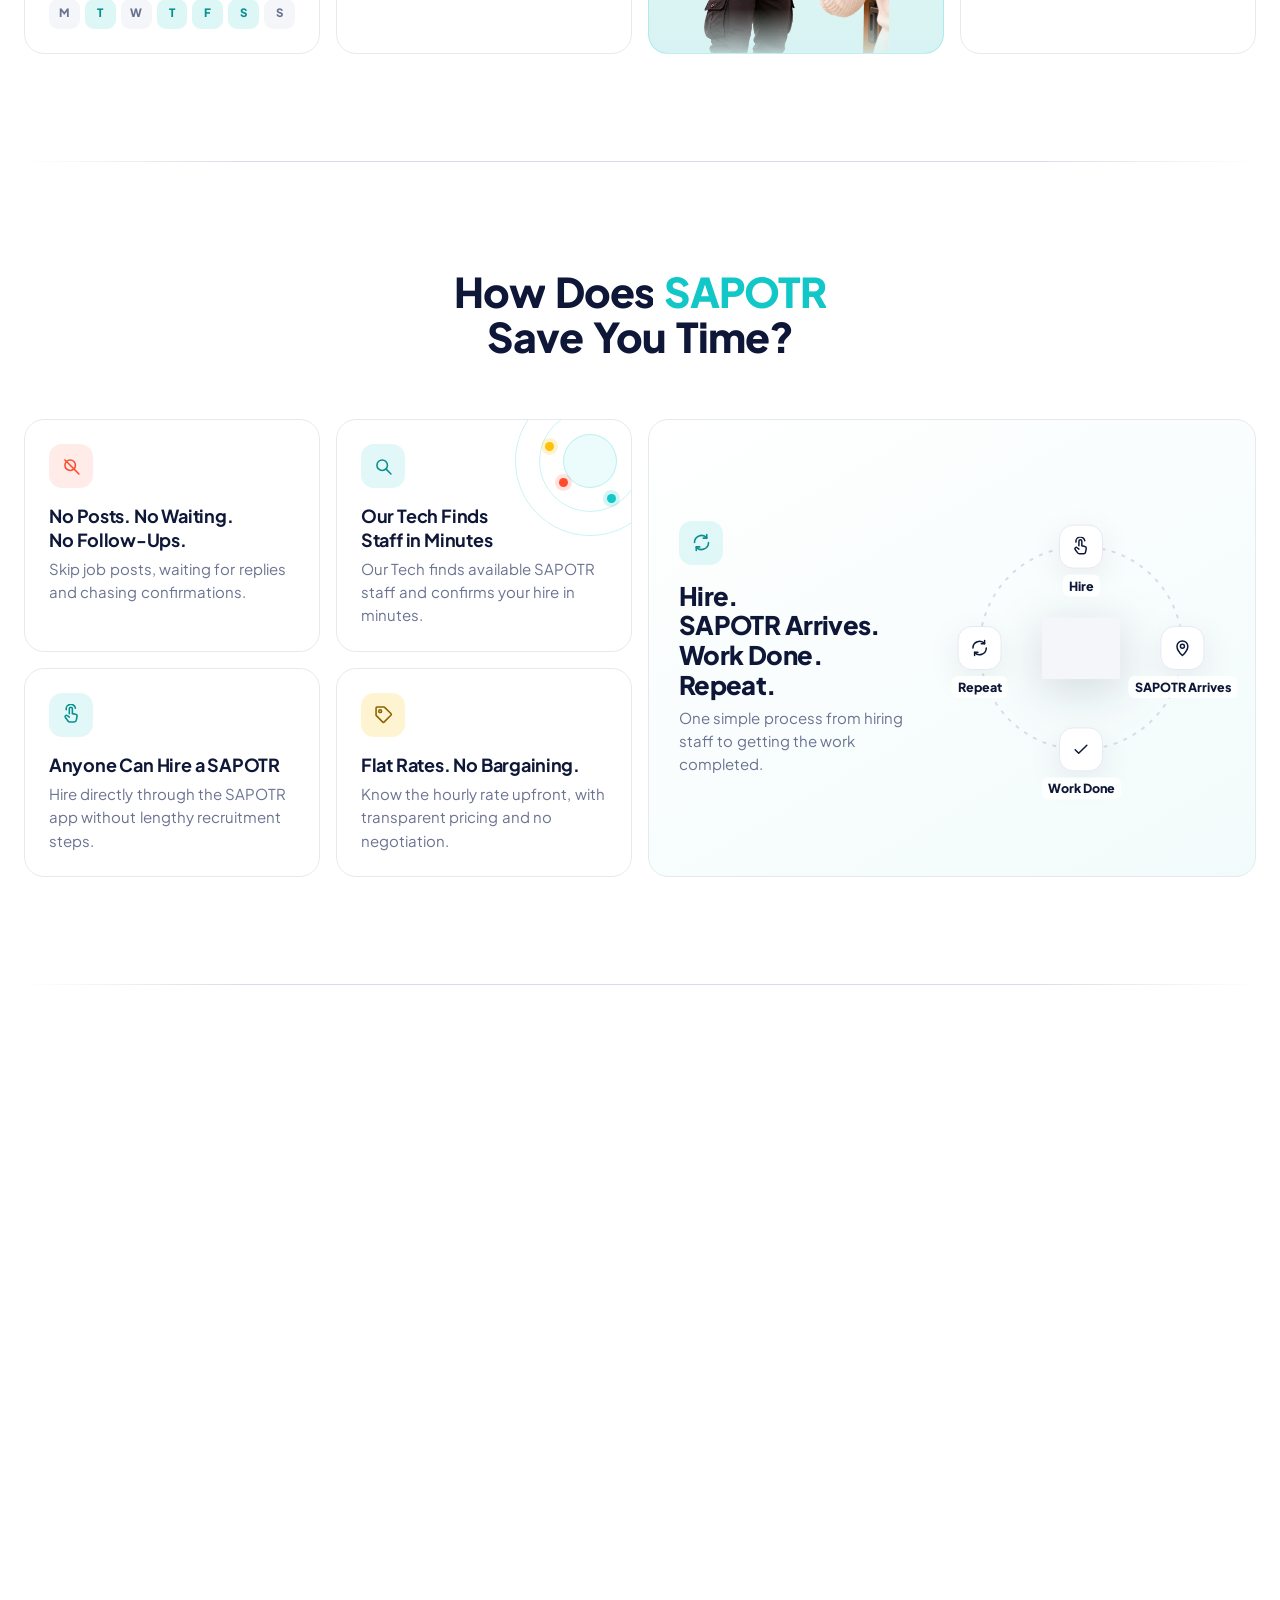
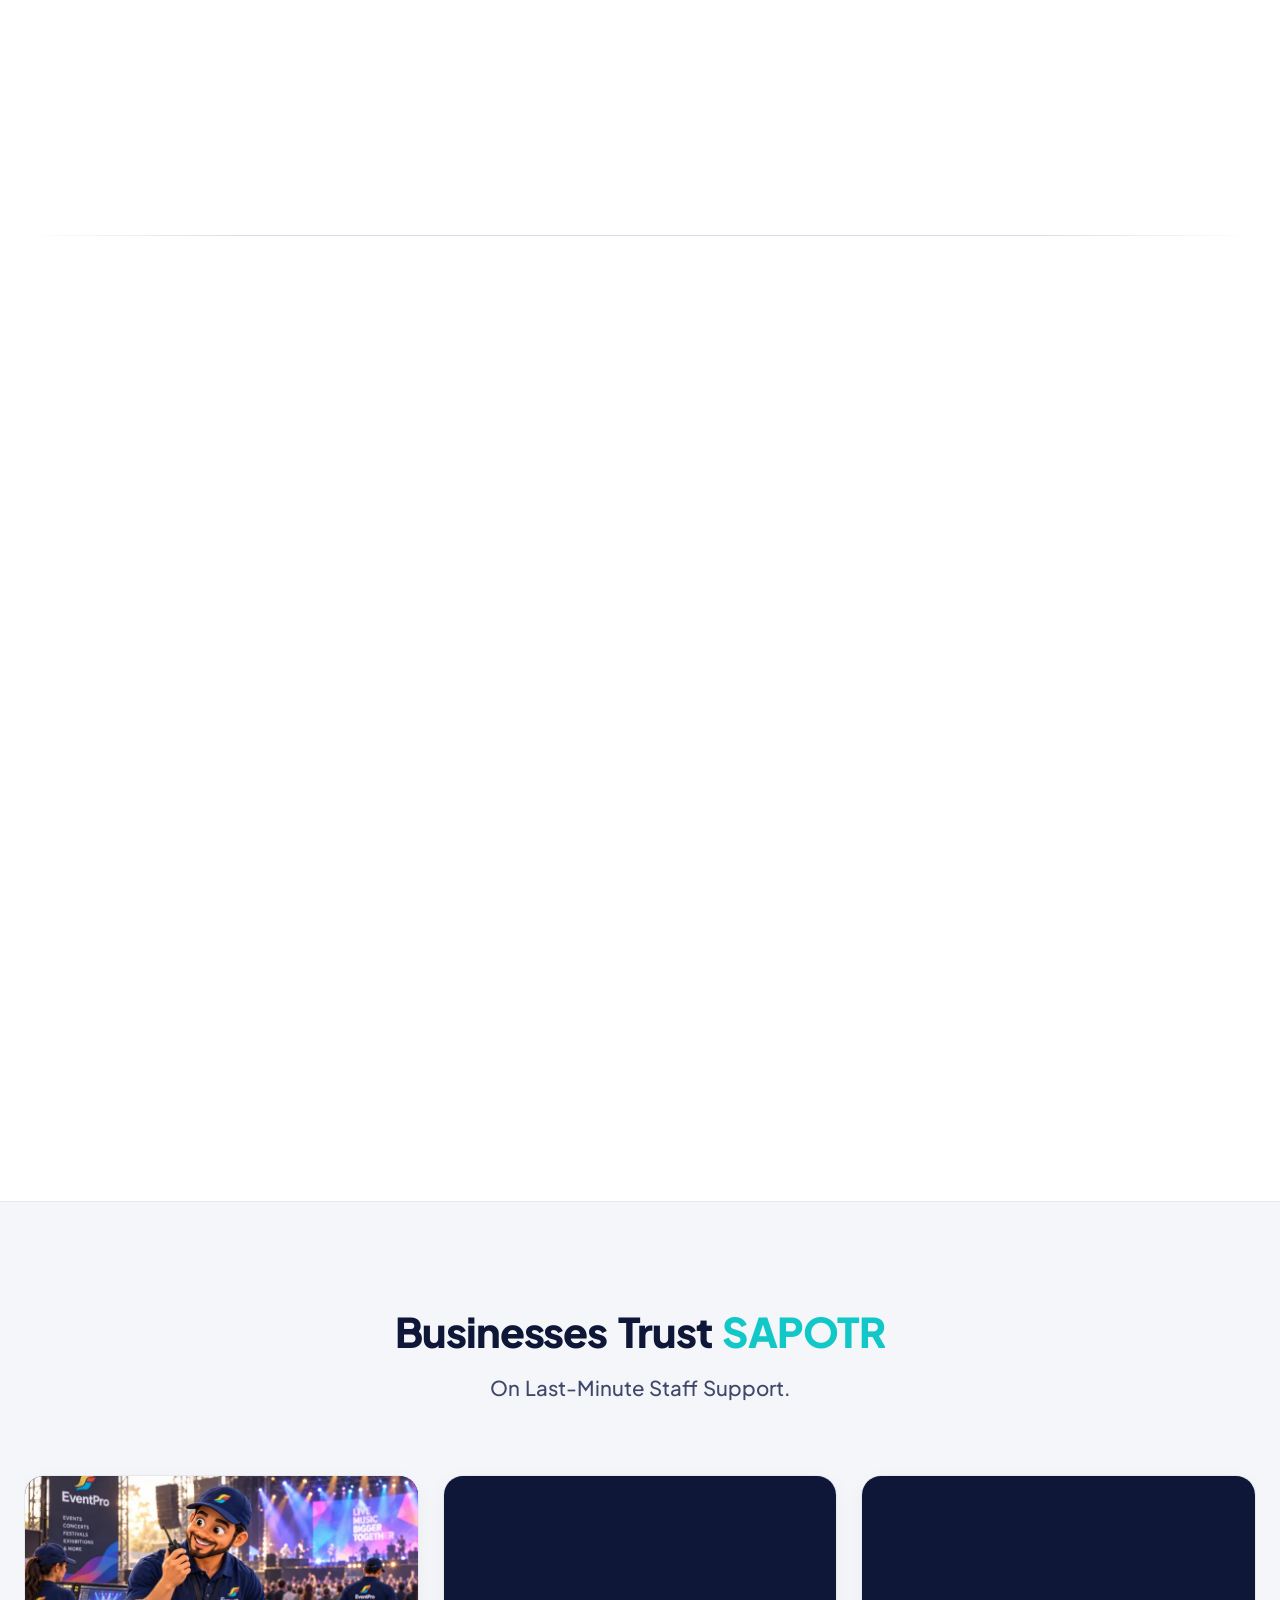
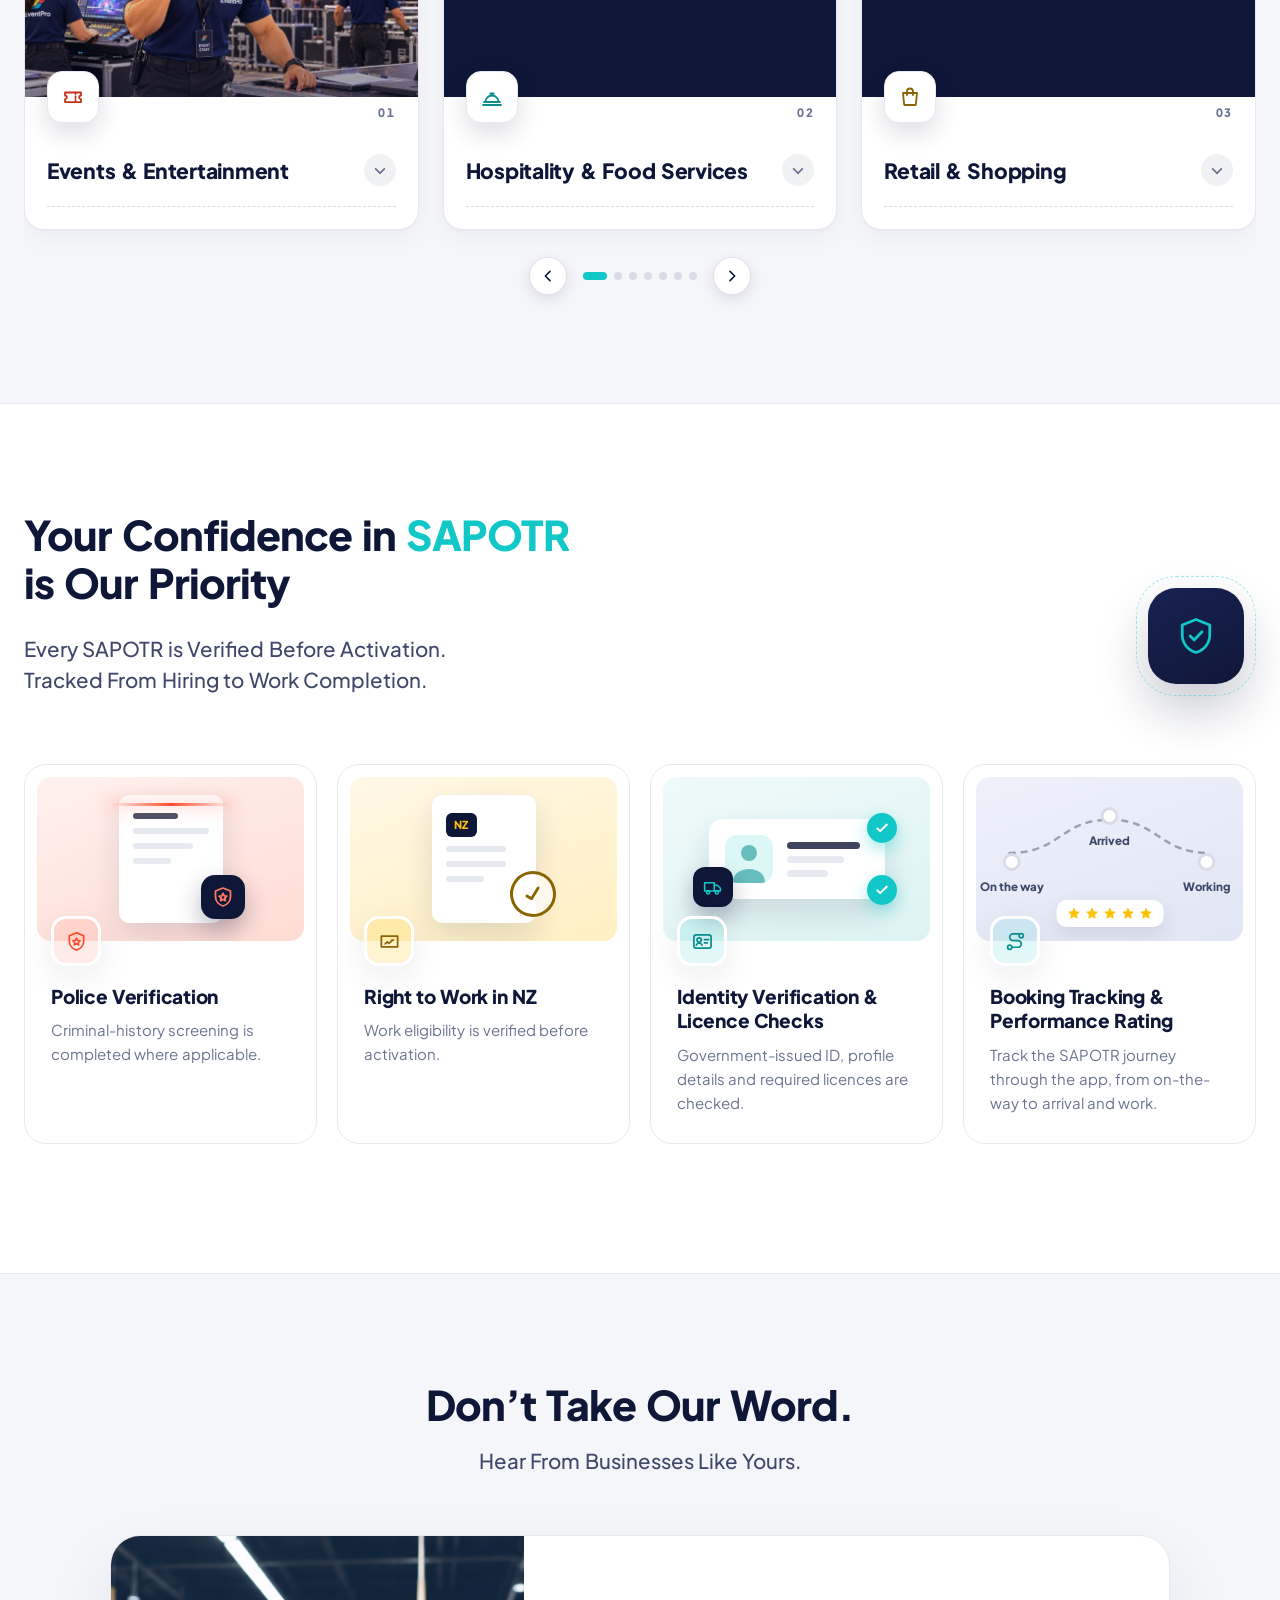
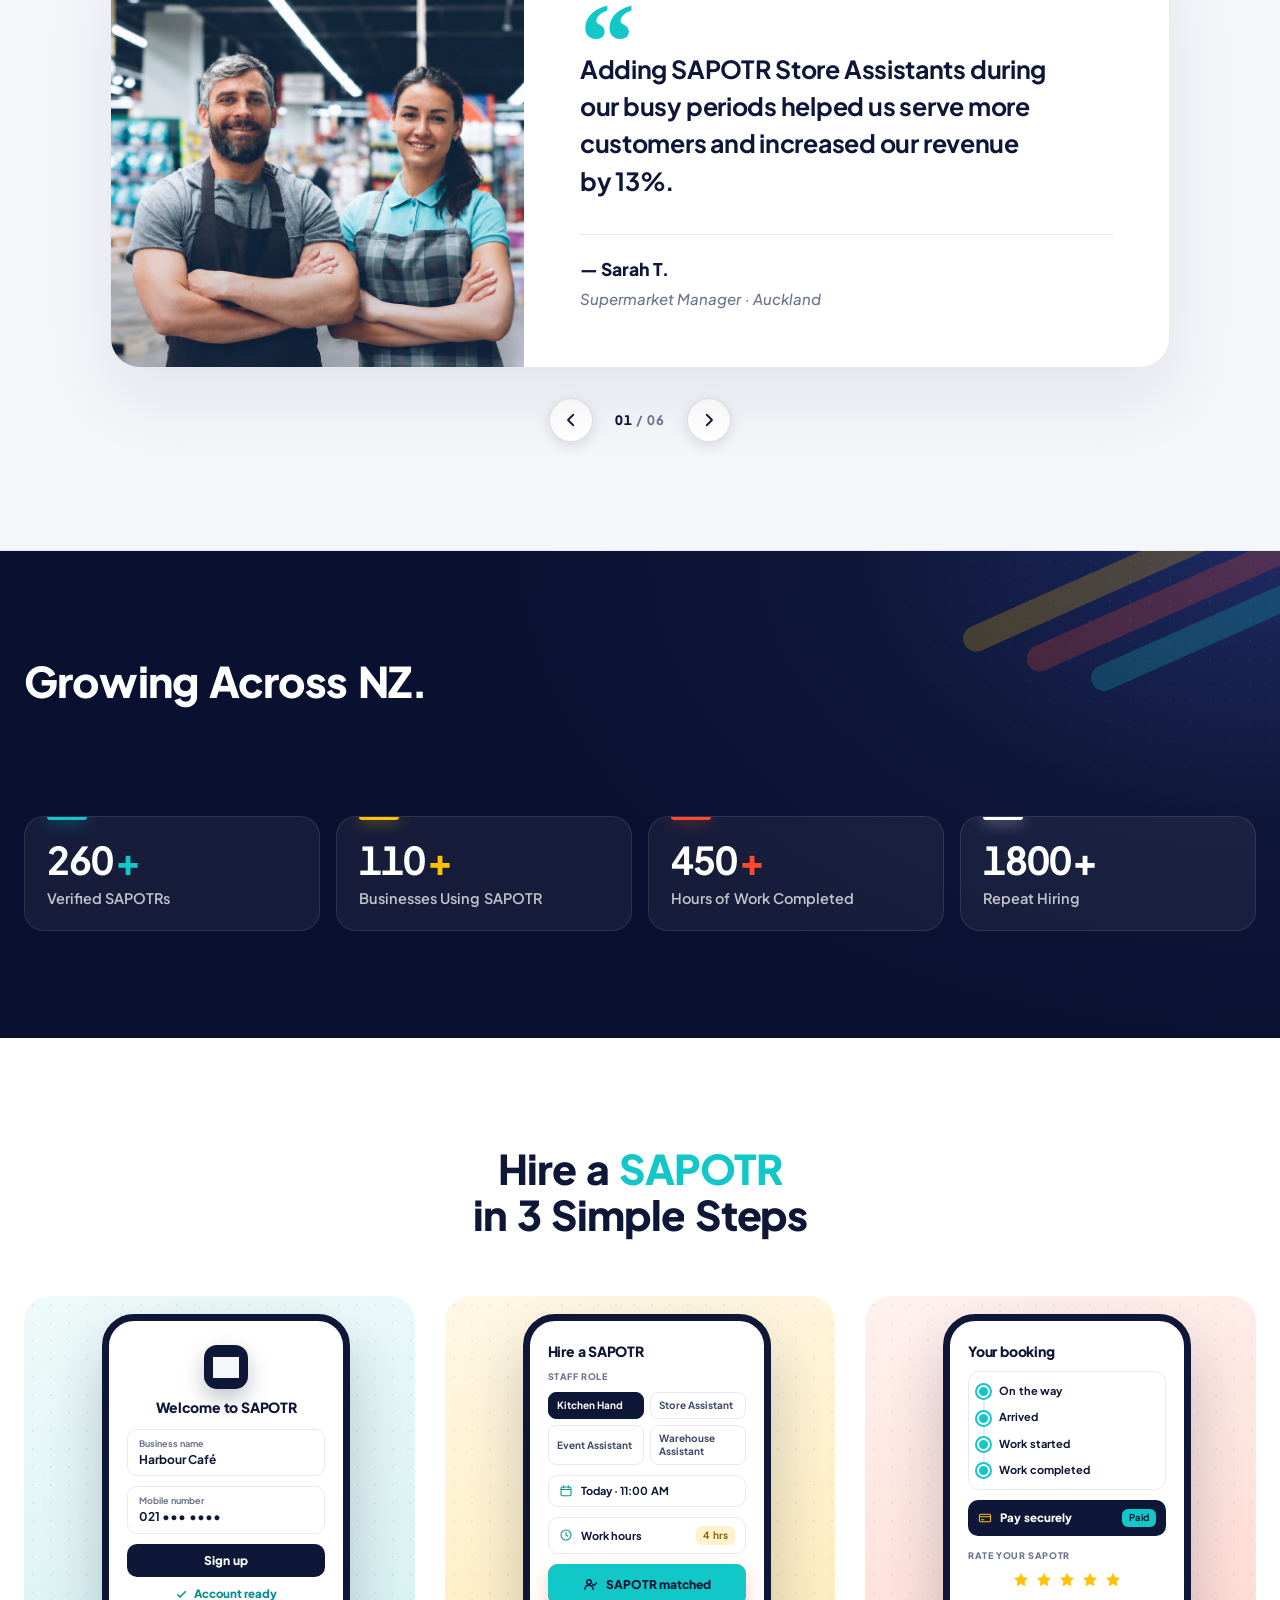
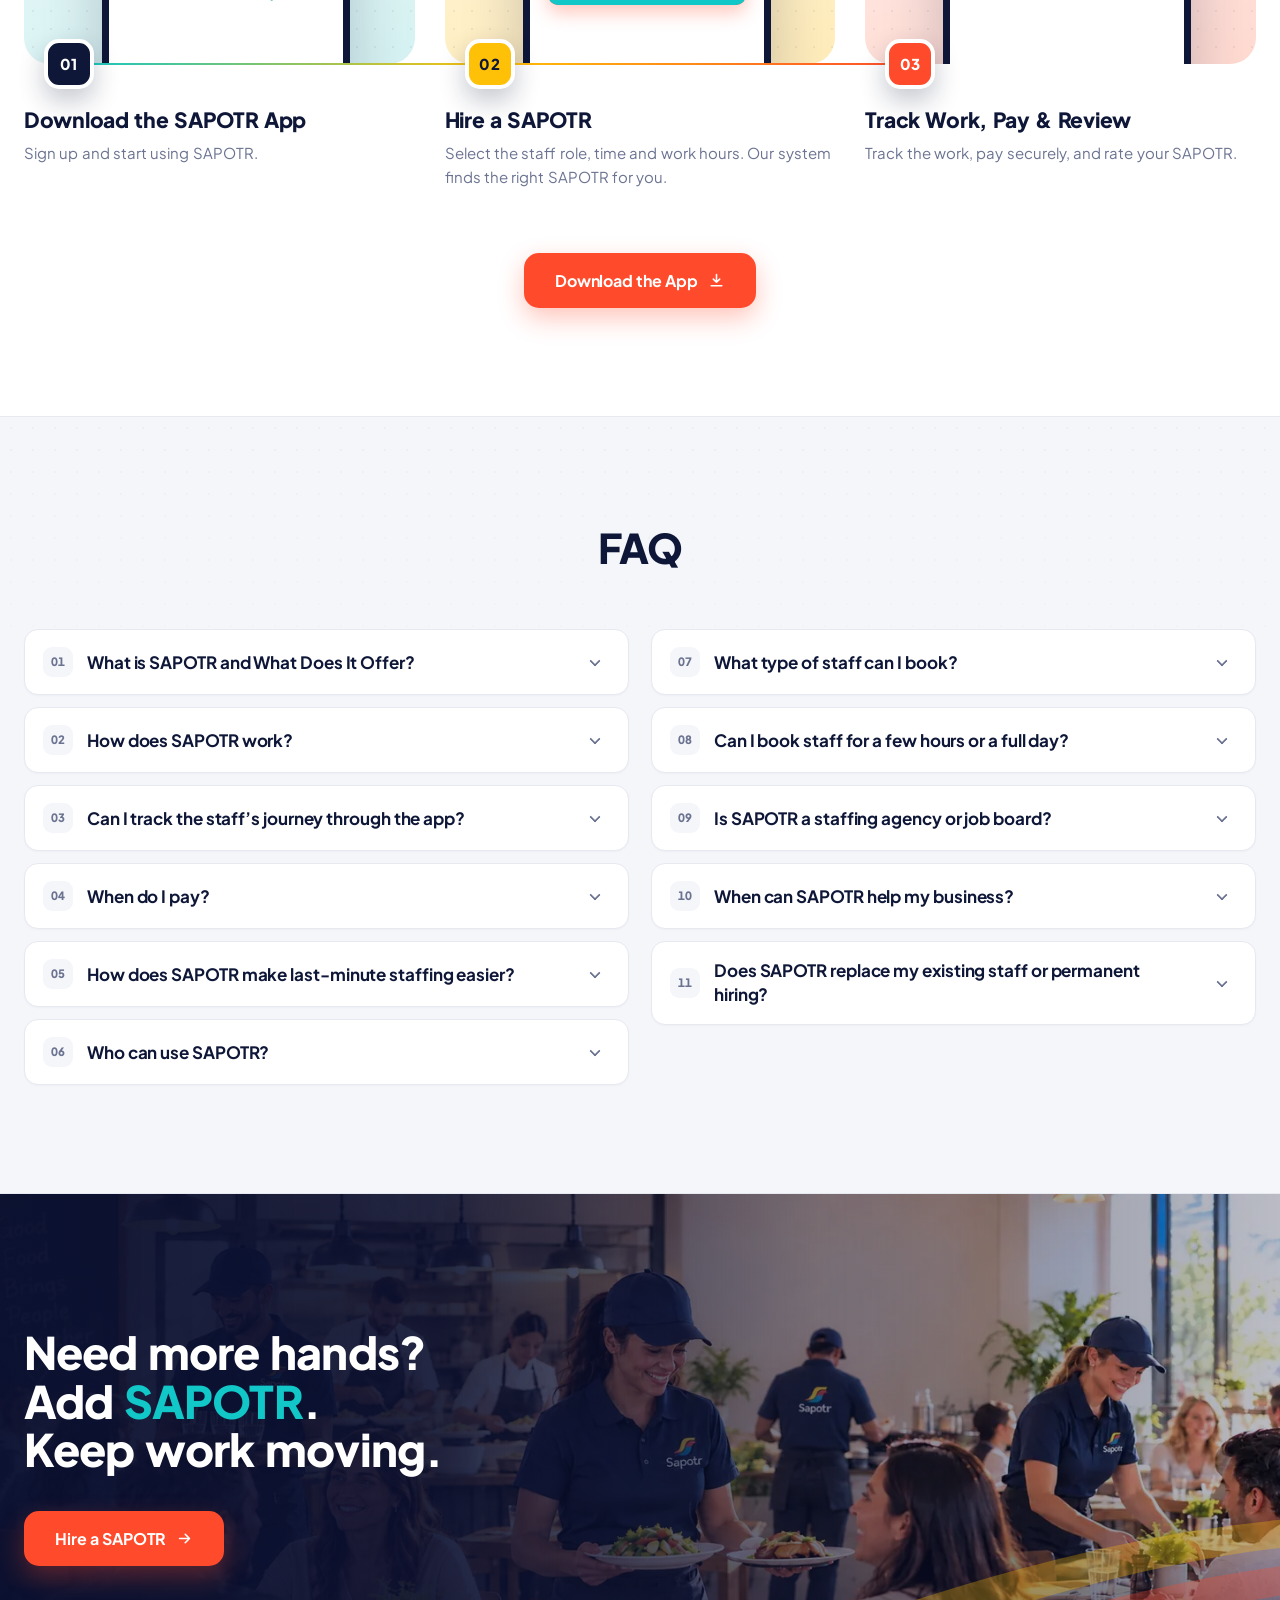
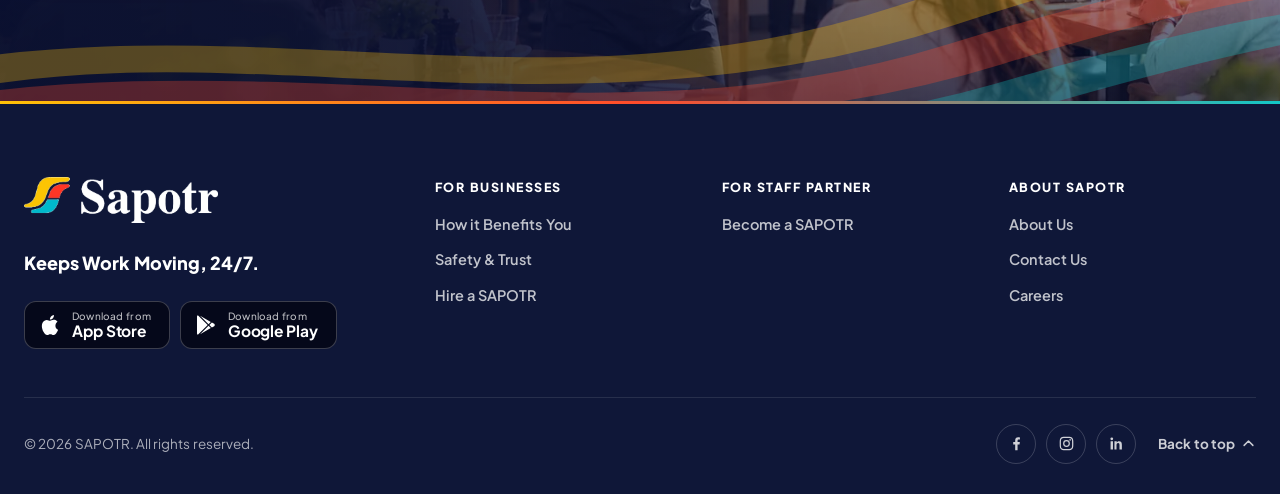
==== commit b4bd89c5: "Loading Improved 19-10" ====
--- a/index.html
+++ b/index.html
@@ -26,7 +26,7 @@
 <link rel="preconnect" href="https://fonts.googleapis.com">
 <link rel="preconnect" href="https://fonts.gstatic.com" crossorigin>
 <link href="https://fonts.googleapis.com/css2?family=Plus+Jakarta+Sans:wght@400;500;600;700;800&display=swap" rel="stylesheet">
-<link rel="preload" as="image" href="assets/img/banner4-group.webp" fetchpriority="high">
+<link rel="preload" as="image" href="assets/img/banner4-group-1200.webp" fetchpriority="high">
 <link rel="stylesheet" href="styles.css">
 </head>
 <body id="top">
@@ -167,7 +167,7 @@
       <!-- ───── Banner 1 · the café that is a pair of hands short ───── -->
       <article class="hs hs--cafe is-active" id="hs-1" data-tone="dark" role="group" aria-roledescription="slide" aria-label="1 of 6">
         <div class="hs-bg">
-          <img class="hs-photo b1-photo" src="assets/img/banner4-group.png" width="1072" height="944" fetchpriority="high" decoding="async" draggable="false"
+          <img class="hs-photo b1-photo" src="assets/img/banner4-group-1200.webp" width="1200" height="1056" fetchpriority="high" decoding="async" draggable="false"
                alt="A team of smiling SAPOTRs in navy SAPOTR caps and polos">
           <span class="hs-scrim" aria-hidden="true"></span>
         </div>
@@ -198,7 +198,7 @@
           <div class="hs-art b2-art" data-seq="3">
             <div class="b2-stage">
               <figure class="b2-frame">
-                <img src="assets/img/hero-instant.png" width="760" height="950" decoding="async" fetchpriority="low" draggable="false"
+                <img src="assets/img/hero-instant-900.webp" width="760" height="950" decoding="async" fetchpriority="low" draggable="false"
                      alt="A SAPOTR holding a phone as a staff request is matched in the SAPOTR app">
               </figure>
               <div class="b2-timer" aria-hidden="true">
@@ -310,7 +310,7 @@
       <!-- ───── Banner 6 · last-minute support for urgent work ───── -->
       <article class="hs hs--urgent" id="hs-6" data-tone="dark" role="group" aria-roledescription="slide" aria-label="6 of 6" hidden>
         <div class="hs-bg">
-          <img class="hs-photo b4-photo" src="assets/img/BannerSix.png" width="1254" height="1254" decoding="async" fetchpriority="low" draggable="false"
+          <img class="hs-photo b4-photo" src="assets/img/BannerSix-1224.webp" width="1224" height="1285" decoding="async" fetchpriority="low" draggable="false"
                alt="A large team of smiling SAPOTRs in navy SAPOTR caps and polos, giving a thumbs up in front of the Auckland skyline">
           <span class="b4-panel" aria-hidden="true"></span>
           <span class="b4-stripe b4-stripe--y" aria-hidden="true"></span>
@@ -589,7 +589,7 @@
           </div>
         </article>
         <article class="ind ind--red" data-acc-item>
-          <figure class="ind-media"><img src="assets/img/ind-moving.jpg" width="800" height="533" loading="lazy" decoding="async" alt="SAPOTRs carrying boxes and furniture into a home"></figure>
+          <figure class="ind-media"><img src="assets/img/ind-moving-800.webp" width="800" height="533" loading="lazy" decoding="async" alt="SAPOTRs carrying boxes and furniture into a home"></figure>
           <div class="ind-body">
             <div class="ind-head"><span class="ind-ic"><svg class="ic" aria-hidden="true"><use href="#c-moving"/></svg></span><span class="ind-n" aria-hidden="true">06</span></div>
             <h3 class="ind-name"><button class="ind-q" type="button" aria-expanded="false" aria-controls="ind-a6" id="ind-q6">Moving &amp; Setup<span class="ind-x" aria-hidden="true"></span></button></h3>
@@ -609,7 +609,7 @@
           </div>
         </article>
         <article class="ind ind--yellow" data-acc-item>
-          <figure class="ind-media"><img src="assets/img/ind-cleaning.jpg" width="800" height="533" loading="lazy" decoding="async" alt="A SAPOTR cleaning a table in a bright modern space"></figure>
+          <figure class="ind-media"><img src="assets/img/ind-cleaning-800.webp" width="800" height="533" loading="lazy" decoding="async" alt="A SAPOTR cleaning a table in a bright modern space"></figure>
           <div class="ind-body">
             <div class="ind-head"><span class="ind-ic"><svg class="ic" aria-hidden="true"><use href="#c-cleaning"/></svg></span><span class="ind-n" aria-hidden="true">08</span></div>
             <h3 class="ind-name"><button class="ind-q" type="button" aria-expanded="false" aria-controls="ind-a8" id="ind-q8">Cleaning &amp; Facilities<span class="ind-x" aria-hidden="true"></span></button></h3>
@@ -801,7 +801,7 @@
 <!-- ══════════ 10 · Hire a SAPOTR — the frozen site's three steps, with Business screens ══════════ -->
 <section class="section hire" id="hire">
   <div class="wrap">
-    <h2 class="sec-title sec-title--center" data-split>Hire a <span class="hl">SAPOTR</span> in 3 Simple Steps</h2>
+    <h2 class="sec-title sec-title--center" data-split><span class="ln">Hire a <span class="hl">SAPOTR</span></span> <span class="ln">in 3 Simple Steps</span></h2>
 
     <ol class="journey" id="journey">
       <li class="step r" data-r>
--- a/styles.css
+++ b/styles.css
@@ -1276,7 +1276,12 @@
   .b4-stripe--y{clip-path:polygon(0 61.6%,100% 53.6%,100% 54.6%,0 62.6%)}
   .b4-stripe--r{clip-path:polygon(0 63.2%,100% 55.2%,100% 56.2%,0 64.2%)}
   .b4-stripe--c{clip-path:polygon(0 64.8%,100% 56.8%,100% 57.8%,0 65.8%)}
-  .hs--urgent .b4-photo{top:50%;left:0;width:100%;height:50%;object-position:50% 62%;transform-origin:50% 100%}
+  /* banner 6 photo: it is as wide as the screen, so it stands 105vw tall (1285/1224) and its sky is the top
+     27% = 28.4vw. Its box starts that far above the lowest point of the colour bands (65.8% here), so the sky
+     goes under the panel and the heads always begin just below the bands — on any screen height. Taller
+     screens show more of the team below; the zoom-in pivots on that head line so it never lifts them. */
+  .hs--urgent{--b6-top:min(50%,65.8% - 28.4vw)}
+  .hs--urgent .b4-photo{top:var(--b6-top);left:0;width:100%;height:calc(100% - var(--b6-top));object-position:50% 0;transform-origin:50% 28.4vw}
   .b4-inner{justify-content:flex-start}
   .b4-card{top:auto;bottom:calc(var(--ui-h) + 16px);right:auto;left:50%;translate:-50% 0;width:min(320px,100% - 32px);padding:12px;gap:9px}
   .b4-role{padding:8px}
@@ -1344,7 +1349,8 @@
   .b4-stripe--y{clip-path:polygon(0 46.6%,100% 40.6%,100% 41.6%,0 47.6%)}
   .b4-stripe--r{clip-path:polygon(0 48.2%,100% 42.2%,100% 43.2%,0 49.2%)}
   .b4-stripe--c{clip-path:polygon(0 49.8%,100% 43.8%,100% 44.8%,0 50.8%)}
-  .hs--urgent .b4-photo{top:38%;height:calc(62% - var(--ui-h) - 84px);object-position:50% 56%;
+  .hs--urgent{--b6-top:min(38%,50.8% - 28.4vw)}
+  .hs--urgent .b4-photo{top:var(--b6-top);height:calc(100% - var(--b6-top) - var(--ui-h) - 84px);
     -webkit-mask-image:linear-gradient(180deg,#000 84%,transparent);mask-image:linear-gradient(180deg,#000 84%,transparent)}
   .ocard{padding:7px 12px 7px 7px;gap:8px;border-radius:13px}
   .ocard-ic{width:32px;height:32px;border-radius:10px}
@@ -1524,7 +1530,6 @@
 }
 /* phones held sideways: the photos become wide strips, so the crop is aimed at the faces */
 @media (max-width:900px) and (max-height:500px) and (orientation:landscape){
-  .hs--urgent .b4-photo{object-position:50% 40%}
   .ph-photo{object-position:50% 47%}
 }
 /* short screens: keep every banner inside the frame */
@@ -1536,6 +1541,20 @@
   .hero{--ht:clamp(28px,4.4vw,40px)}
   .b3-todo,.b4-card{display:none}
 }
+
+/* ───── 20b · Image loading state ─────
+   Until an image has loaded, its box (sized by its width/height) shows a soft shimmer instead of a
+   blank. script.js marks each image .is-loaded (or .is-failed); logos load at once and are left out.
+   Transparent cut-outs lose the shimmer as soon as they are in. */
+.js main img:not(.is-loaded):not(.is-failed):not([src*="logo"]){
+  background:linear-gradient(100deg,var(--tint) 30%,#FBFCFE 50%,var(--tint) 70%) 0 0 / 250% 100%;animation:img-wait 1.4s linear infinite}
+.js .hs[data-tone="dark"] img:not(.is-loaded):not(.is-failed),.js .page-hero img:not(.is-loaded):not(.is-failed),.js .cta img:not(.is-loaded):not(.is-failed){
+  background-image:linear-gradient(100deg,rgba(255,255,255,.04) 30%,rgba(255,255,255,.1) 50%,rgba(255,255,255,.04) 70%)}
+@keyframes img-wait{to{background-position:-250% 0}}
+/* an image that failed: a quiet tint, no spinner, no broken-image icon or text (its alt is still read out) */
+.js main img.is-failed{background:var(--tint);color:transparent;animation:none;
+  content:url("data:image/svg+xml,%3Csvg xmlns='http://www.w3.org/2000/svg'/%3E")}
+.js .hs[data-tone="dark"] img.is-failed,.js .page-hero img.is-failed,.js .cta img.is-failed{background:rgba(255,255,255,.05)}
 
 /* ───── 21 · Reduced motion ───── */
 @media (prefers-reduced-motion:reduce){
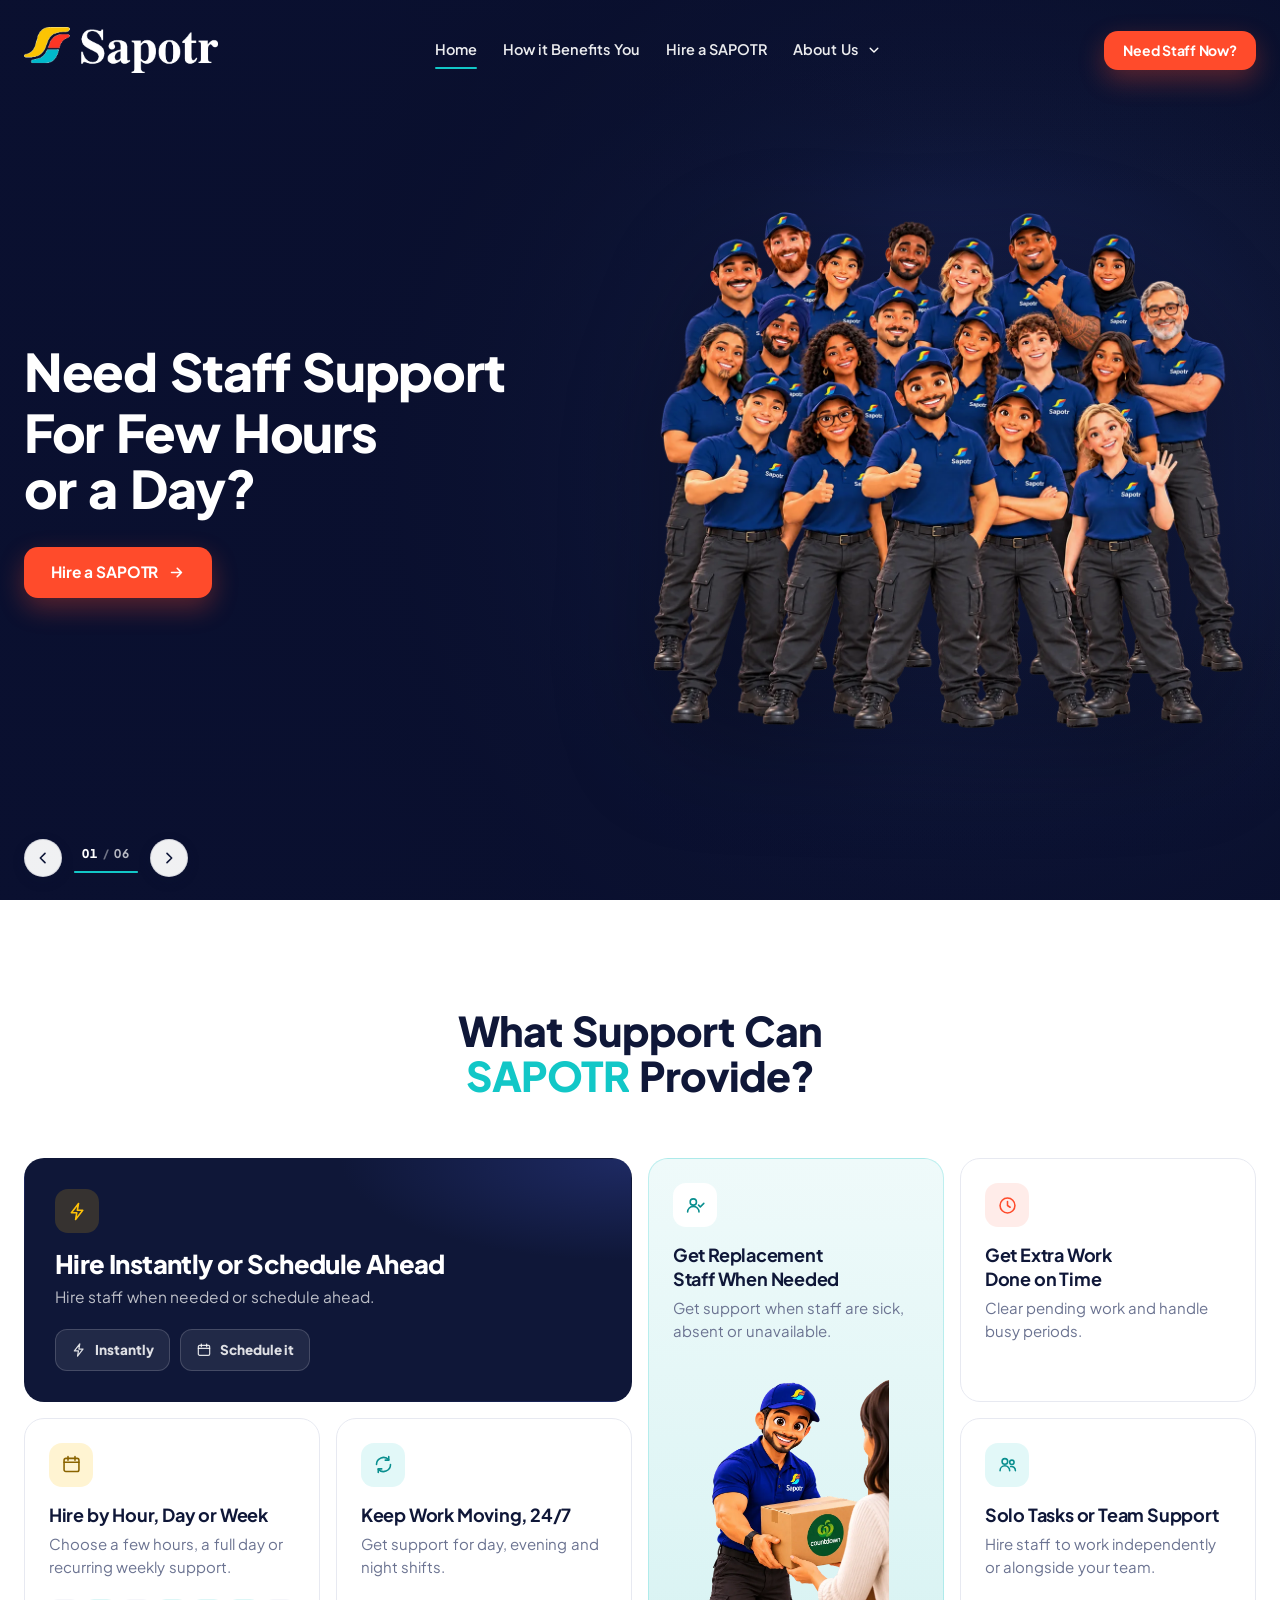
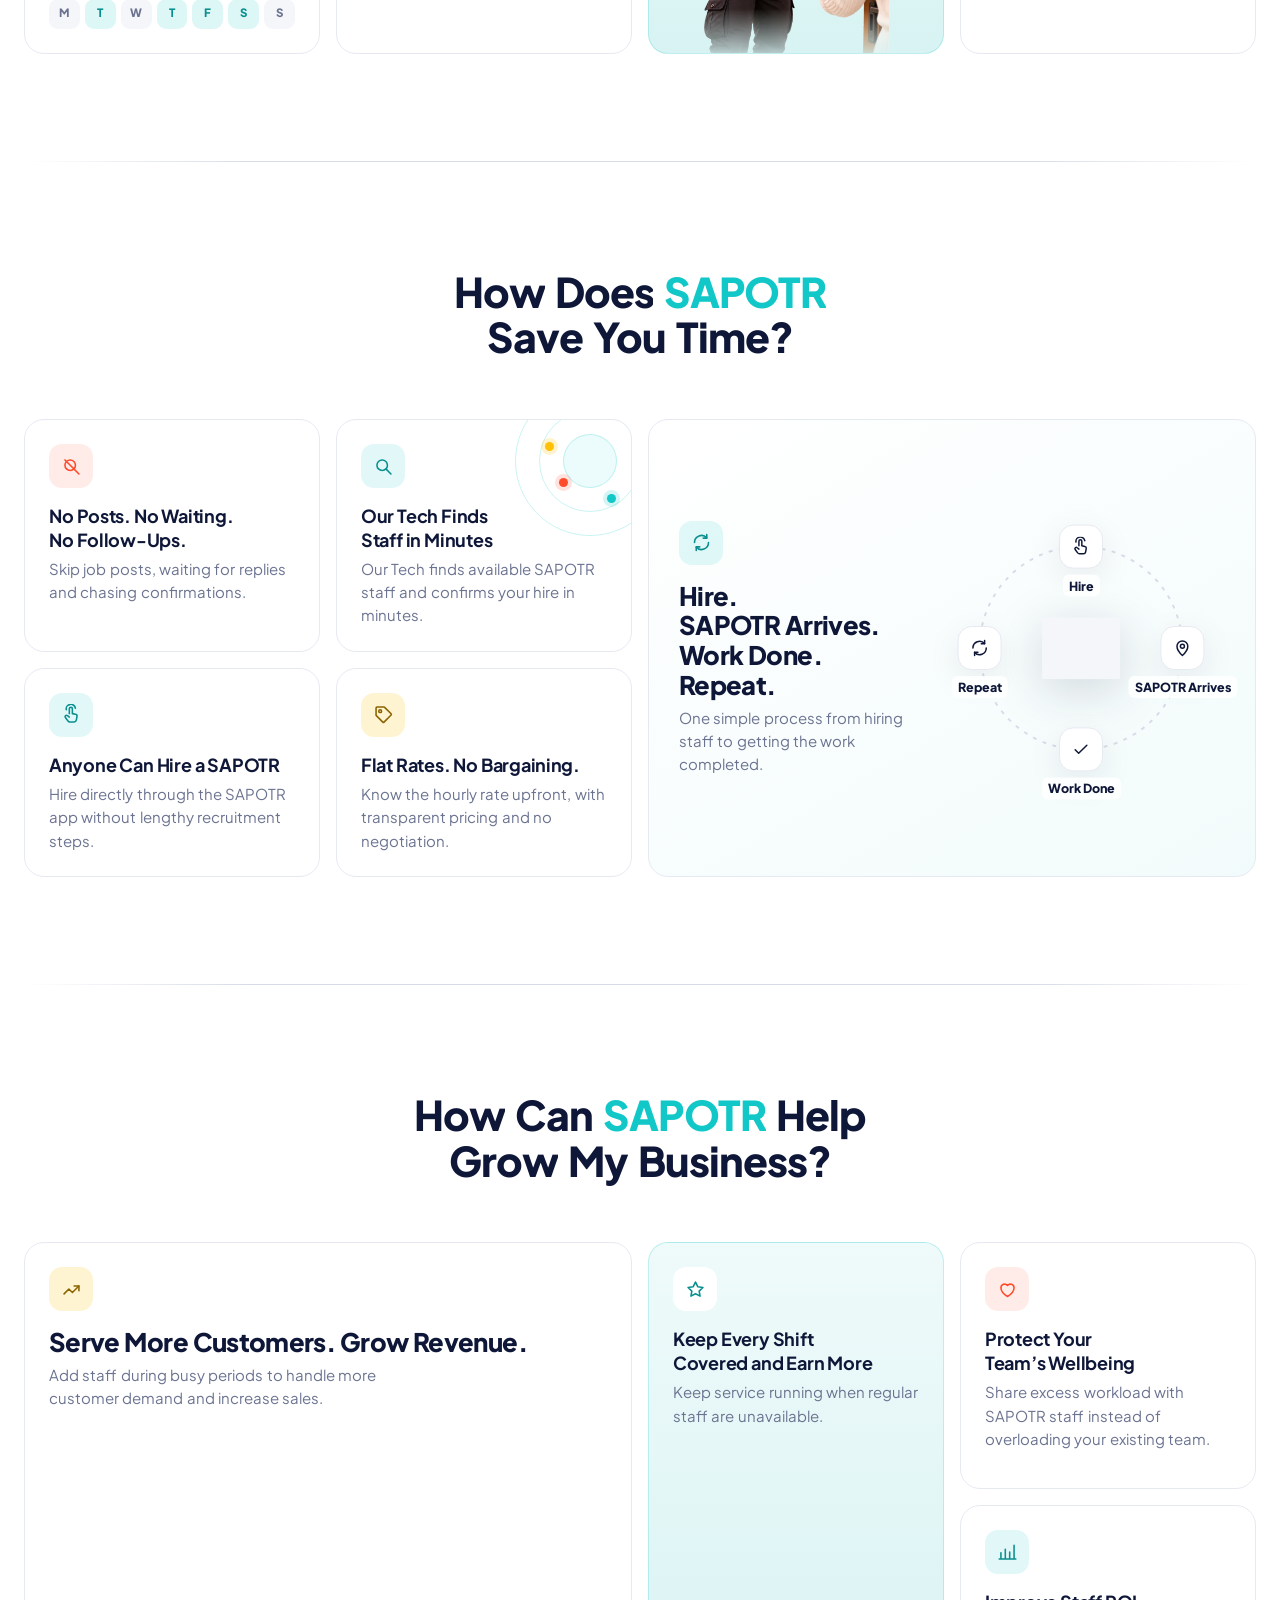
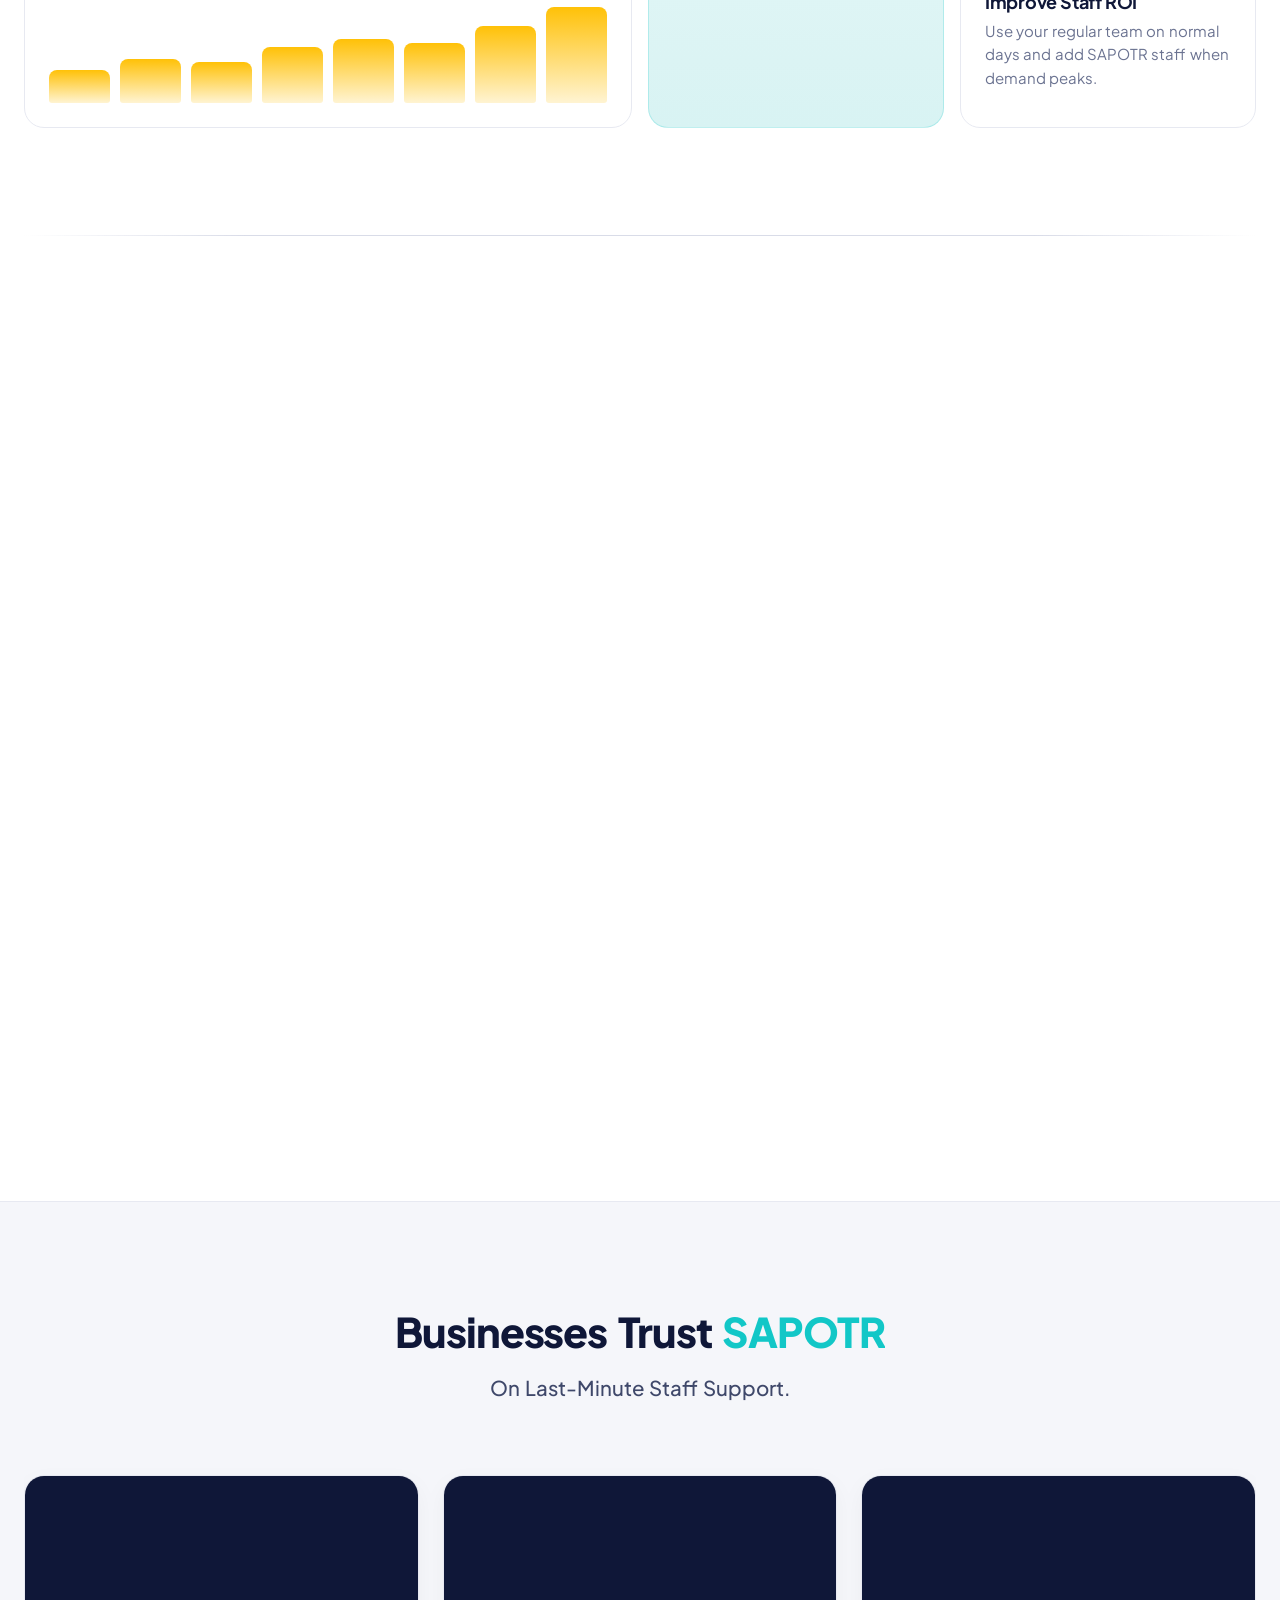
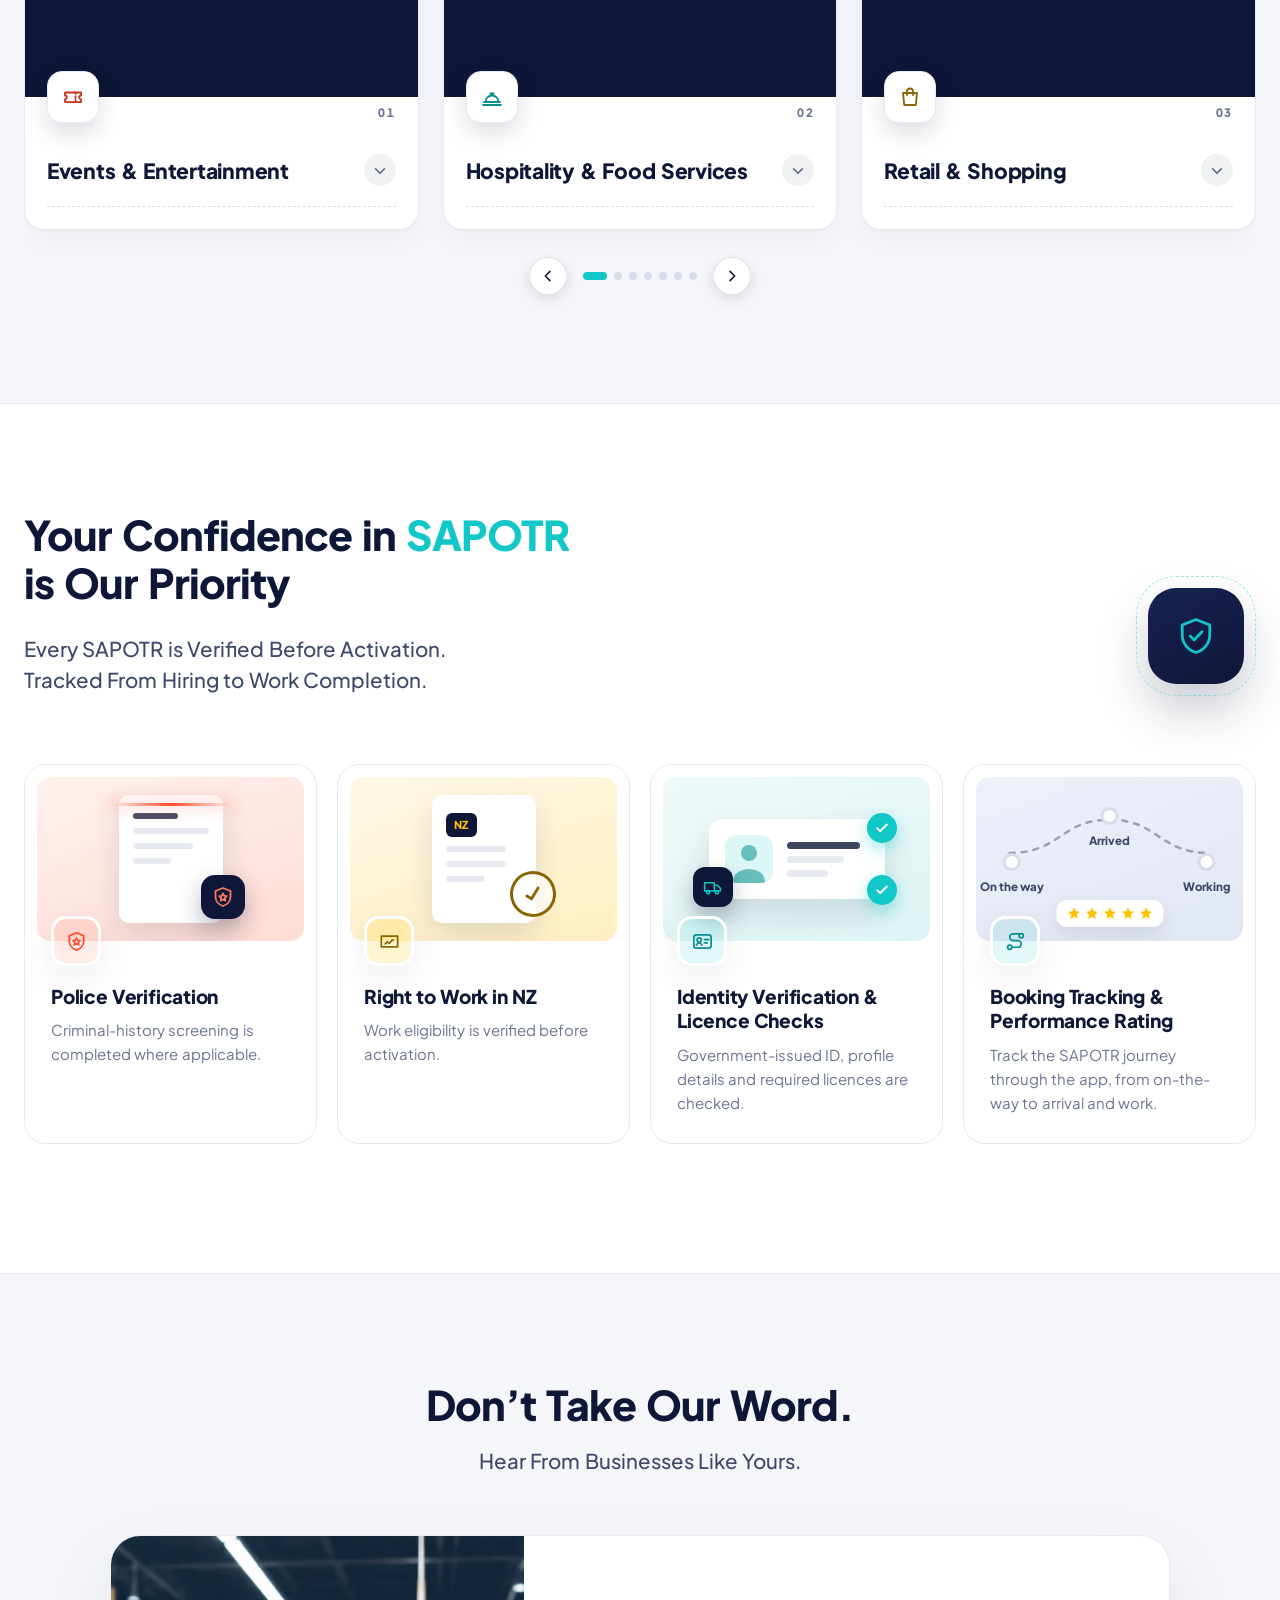
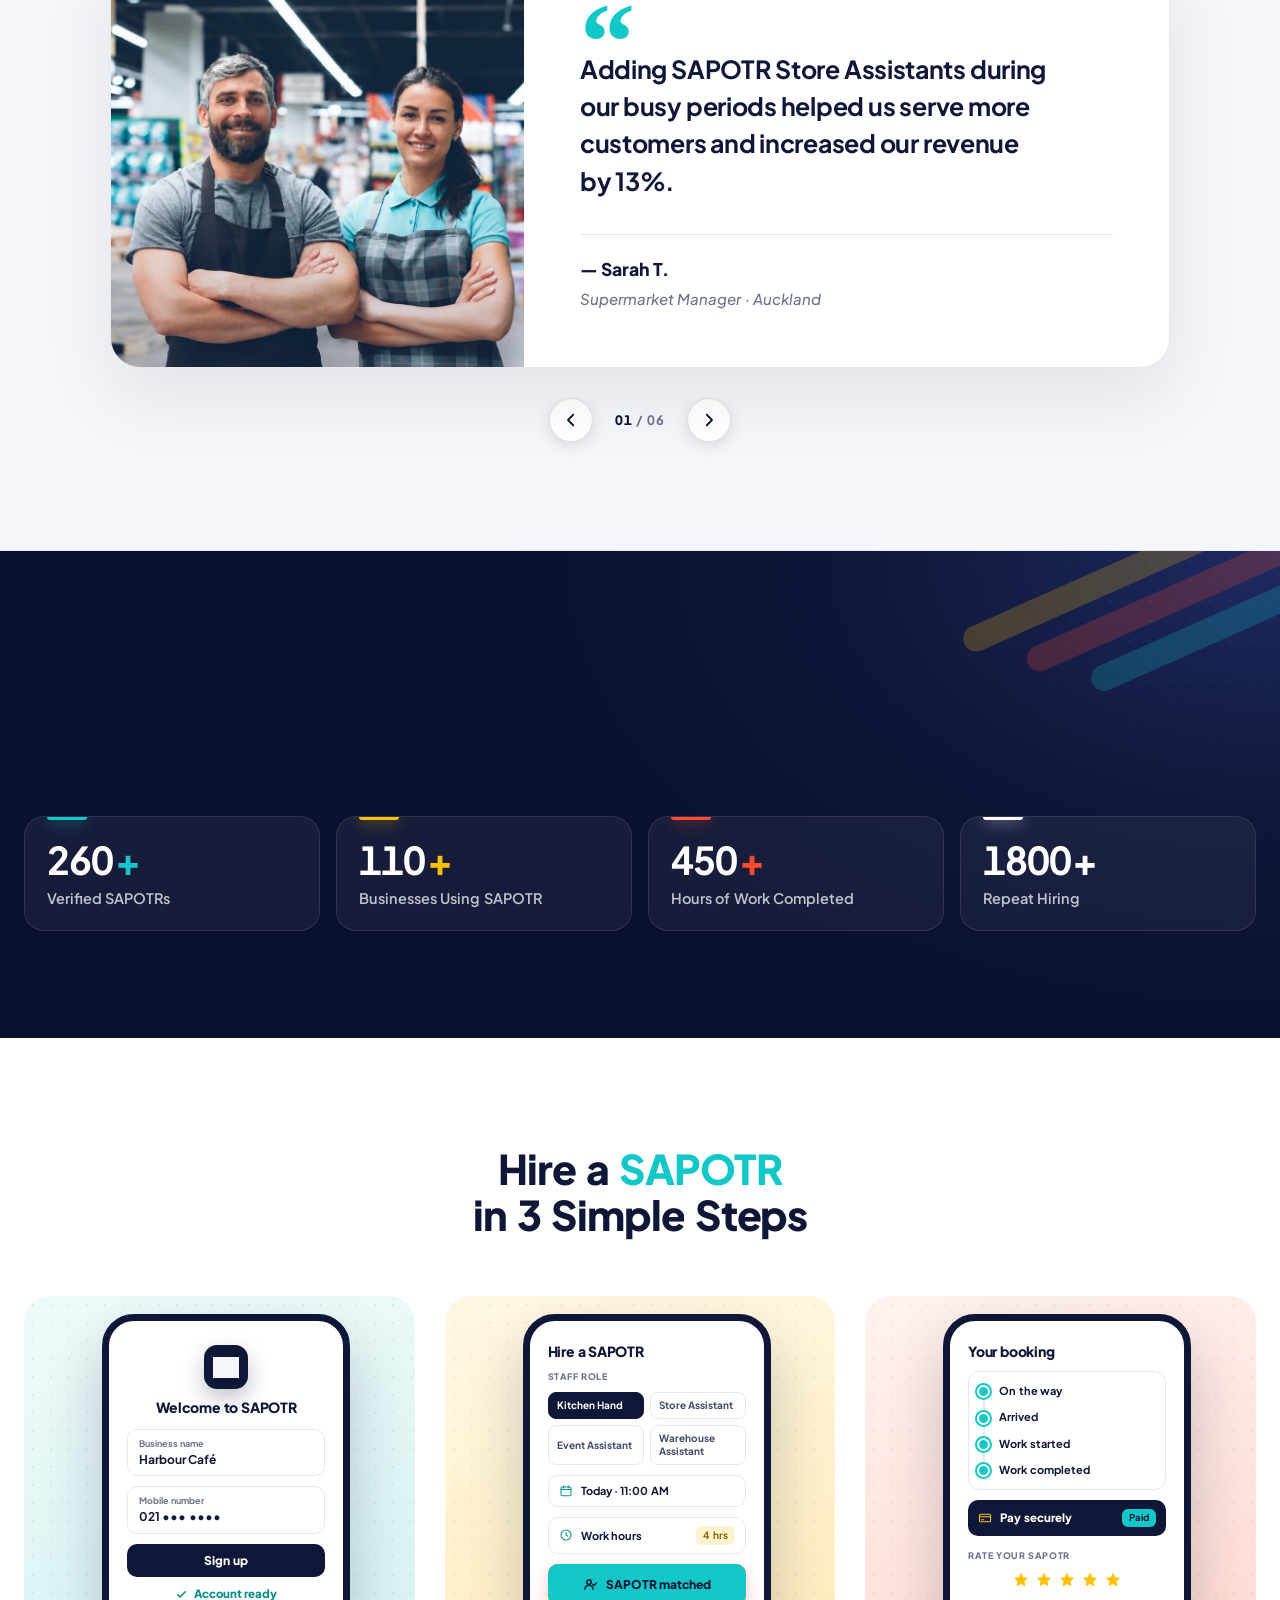
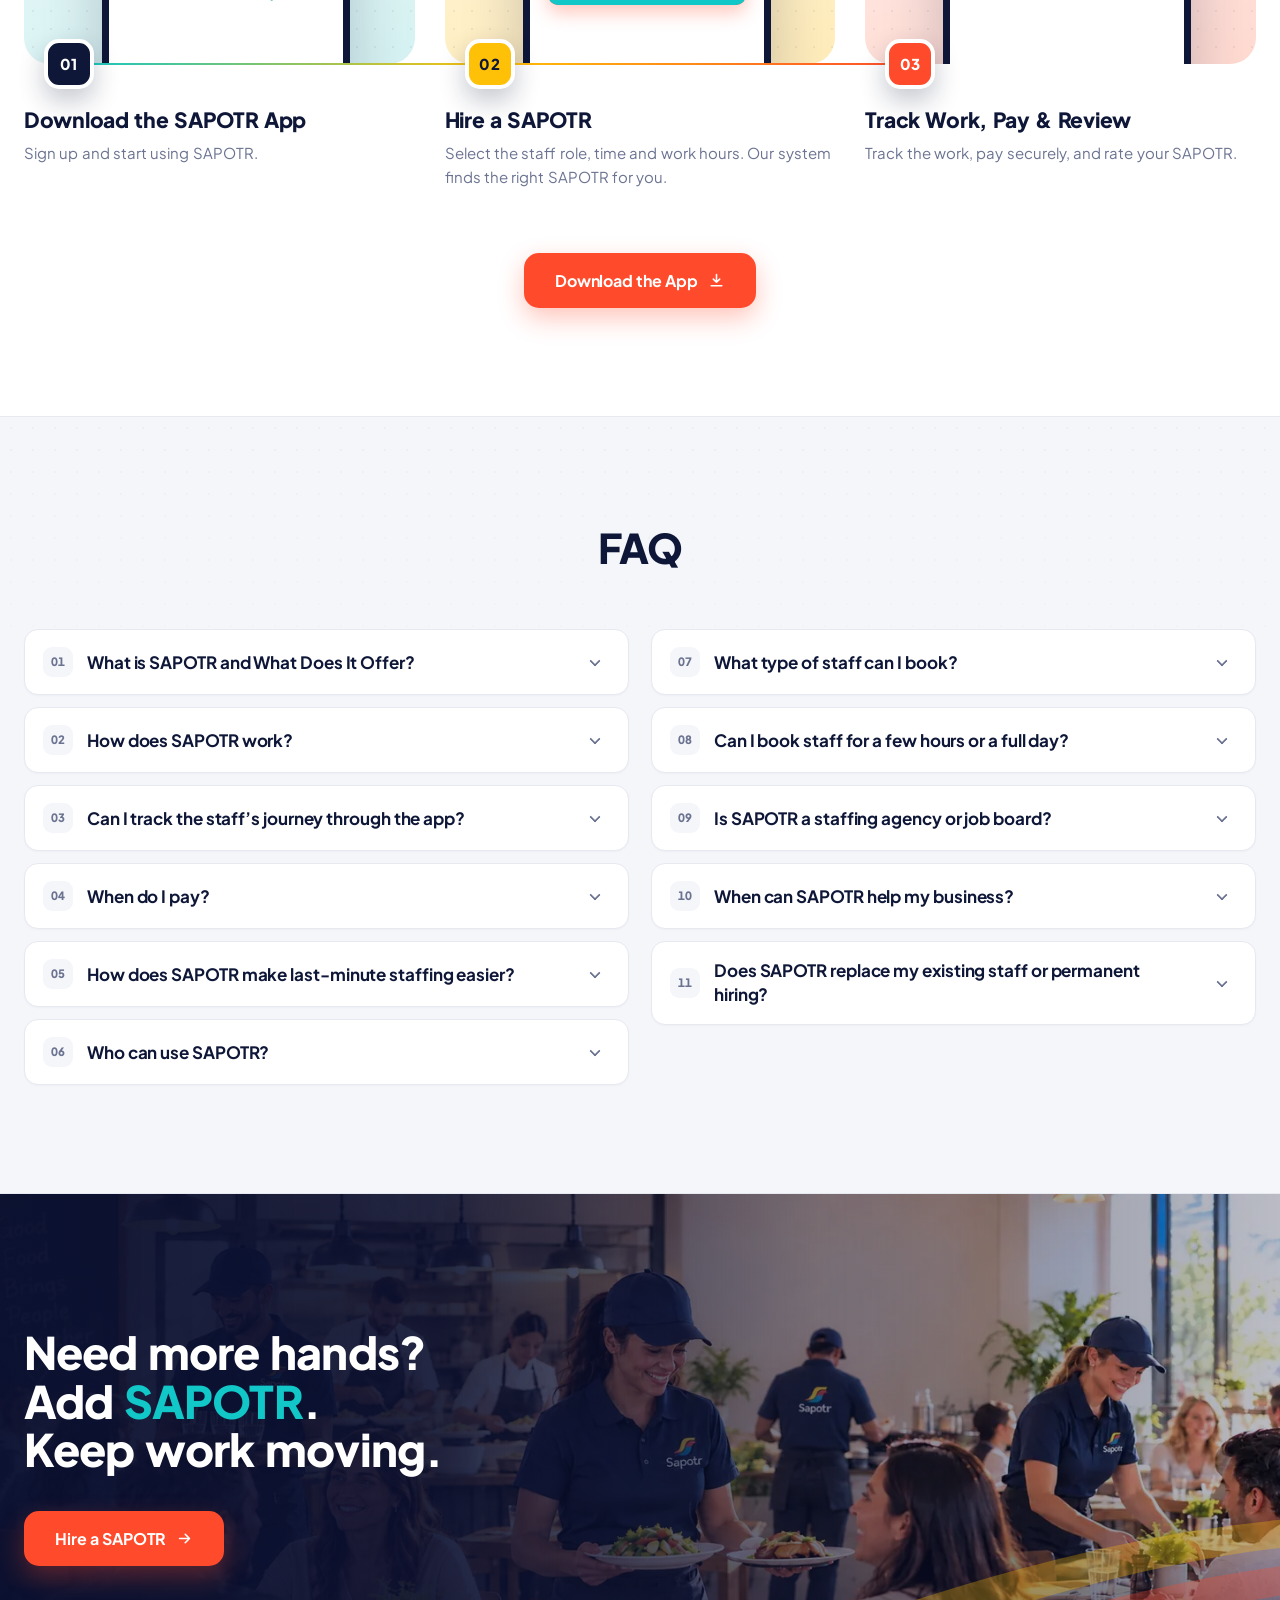
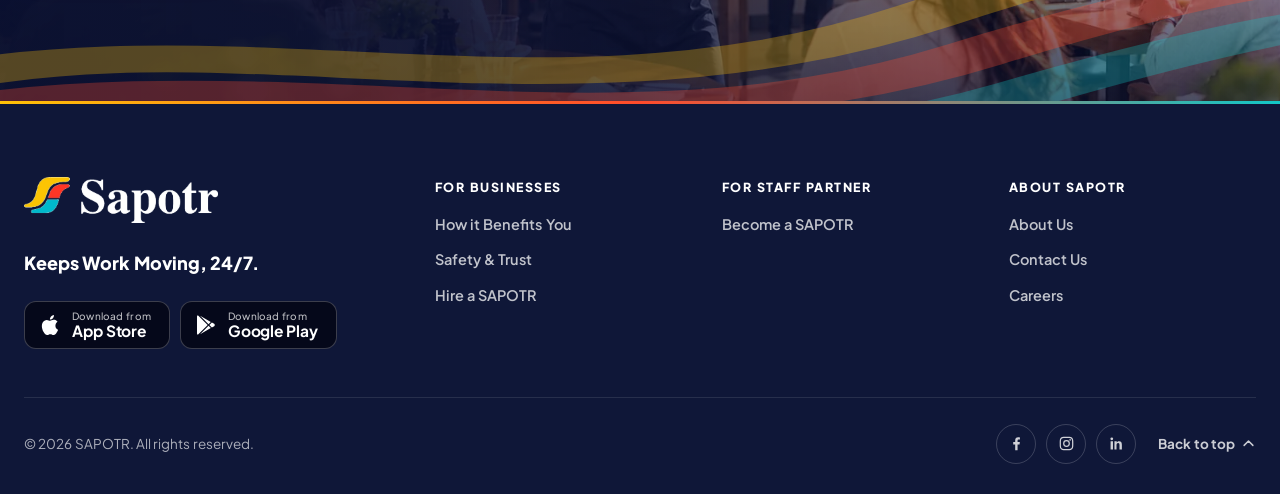
==== commit b7b3db51: "Impoved the UI More" ====
--- a/index.html
+++ b/index.html
@@ -22,7 +22,7 @@
 <meta property="og:locale" content="en_NZ">
 <meta name="twitter:card" content="summary_large_image">
 
-<link rel="icon" href="assets/logo-mark.png" type="image/png">
+<link rel="icon" href="assets/favicon-96.png" type="image/png">
 <link rel="preconnect" href="https://fonts.googleapis.com">
 <link rel="preconnect" href="https://fonts.gstatic.com" crossorigin>
 <link href="https://fonts.googleapis.com/css2?family=Plus+Jakarta+Sans:wght@400;500;600;700;800&display=swap" rel="stylesheet">
@@ -198,7 +198,7 @@
           <div class="hs-art b2-art" data-seq="3">
             <div class="b2-stage">
               <figure class="b2-frame">
-                <img src="assets/img/hero-instant-900.webp" width="760" height="950" decoding="async" fetchpriority="low" draggable="false"
+                <img src="assets/img/hero-instant-900.webp" width="760" height="950" loading="lazy" decoding="async" fetchpriority="low" draggable="false"
                      alt="A SAPOTR holding a phone as a staff request is matched in the SAPOTR app">
               </figure>
               <div class="b2-timer" aria-hidden="true">
@@ -298,9 +298,9 @@
 
           <div class="hs-art b6-art" aria-hidden="true" data-seq="3">
             <div class="b6-board">
-              <figure class="b6-card" style="--i:0"><img src="assets/img/step-hire-760.webp" alt="" width="760" height="950" decoding="async" fetchpriority="low" draggable="false"><span class="b6-tag"><b>01</b>Hire</span></figure>
-              <figure class="b6-card" style="--i:1"><img src="assets/img/step-arrive-760.webp" alt="" width="760" height="950" decoding="async" fetchpriority="low" draggable="false"><span class="b6-tag"><b>02</b>SAPOTR Arrives</span></figure>
-              <figure class="b6-card" style="--i:2"><img src="assets/img/ind-warehouse.webp" alt="" width="760" height="950" decoding="async" fetchpriority="low" draggable="false"><span class="b6-tag"><b>03</b>Work Done</span></figure>
+              <figure class="b6-card" style="--i:0"><img src="assets/img/step-hire-760.webp" alt="" width="760" height="950" loading="lazy" decoding="async" fetchpriority="low" draggable="false"><span class="b6-tag"><b>01</b>Hire</span></figure>
+              <figure class="b6-card" style="--i:1"><img src="assets/img/step-arrive-760.webp" alt="" width="760" height="950" loading="lazy" decoding="async" fetchpriority="low" draggable="false"><span class="b6-tag"><b>02</b>SAPOTR Arrives</span></figure>
+              <figure class="b6-card" style="--i:2"><img src="assets/img/ind-warehouse.webp" alt="" width="760" height="950" loading="lazy" decoding="async" fetchpriority="low" draggable="false"><span class="b6-tag"><b>03</b>Work Done</span></figure>
               <span class="b6-cycle"><svg class="ic"><use href="#i-repeat"/></svg></span>
             </div>
           </div>
@@ -310,7 +310,7 @@
       <!-- ───── Banner 6 · last-minute support for urgent work ───── -->
       <article class="hs hs--urgent" id="hs-6" data-tone="dark" role="group" aria-roledescription="slide" aria-label="6 of 6" hidden>
         <div class="hs-bg">
-          <img class="hs-photo b4-photo" src="assets/img/BannerSix-1224.webp" width="1224" height="1285" decoding="async" fetchpriority="low" draggable="false"
+          <img class="hs-photo b4-photo" src="assets/img/BannerSix-1224.webp" width="1224" height="1285" loading="lazy" decoding="async" fetchpriority="low" draggable="false"
                alt="A large team of smiling SAPOTRs in navy SAPOTR caps and polos, giving a thumbs up in front of the Auckland skyline">
           <span class="b4-panel" aria-hidden="true"></span>
           <span class="b4-stripe b4-stripe--y" aria-hidden="true"></span>
@@ -719,7 +719,7 @@
     <div class="tm-stage" id="tm-stage" role="region" aria-roledescription="carousel" aria-label="What businesses say about SAPOTR">
       <div class="tm-slides" id="tm-slides" aria-live="off">
         <figure class="tm-slide is-active" role="group" aria-roledescription="slide" aria-label="1 of 6">
-          <div class="tm-photo"><img src="assets/img/tm-sarah.png" alt="" width="600" height="750" loading="lazy" decoding="async" draggable="false"></div>
+          <div class="tm-photo"><img src="assets/img/tm-sarah-849.webp" alt="" width="600" height="750" loading="lazy" decoding="async" draggable="false"></div>
           <div class="tm-body">
             <span class="tm-mark" aria-hidden="true">“</span>
             <blockquote><p>Adding SAPOTR Store Assistants during our busy periods helped us serve more customers and increased our revenue by 13%.</p></blockquote>
--- a/styles.css
+++ b/styles.css
@@ -242,6 +242,9 @@
   opacity:0;visibility:hidden;transform:scale(1.03);
   transition:opacity .9s var(--ease),transform 1.15s var(--ease),visibility 0s linear .9s}
 .hs[hidden]{display:none}
+/* banners neither showing nor fading out skip rendering: the browser's lazy loading then leaves their
+   photos to script.js (15), which fetches them after banner 1's photo, while the hero is in view */
+.hs:not(.is-active):not(.is-out){content-visibility:hidden}
 .hs.is-active{z-index:2;opacity:1;visibility:visible;transform:translate3d(var(--hdx,0px),0,0);
   transition:opacity .9s var(--ease),transform 1.15s var(--ease),visibility 0s}
 /* the outgoing banner keeps painting while it fades and eases slightly away */
@@ -1081,8 +1084,9 @@
   object-fit:cover;object-position:50% 50%;
   -webkit-mask-image:linear-gradient(90deg,transparent 0,#000 20%);mask-image:linear-gradient(90deg,transparent 0,#000 20%)}
 .ph-title{position:relative;z-index:1}
-/* only a soft shade under the header, so the menu stays readable; the photo keeps its own colours */
-.ph-scrim{position:absolute;inset:0;z-index:0;pointer-events:none;background:linear-gradient(180deg,rgba(10,16,48,.55) 0,rgba(10,16,48,0) 170px)}
+/* a shade under the header (the same as banner 6's), so the menu sits on navy rather than on the bright
+   sky of the photo; below it the photo keeps its own colours */
+.ph-scrim{position:absolute;inset:0;z-index:0;pointer-events:none;background:linear-gradient(180deg,rgba(10,16,48,.8) 0,rgba(10,16,48,0) 180px)}
 .ph-inner{position:relative;z-index:1;display:flex;flex-direction:column;justify-content:center;
   padding-top:calc(var(--head-h) + clamp(30px,6vh,64px));padding-bottom:clamp(56px,9vh,96px)}
 .ph-title{margin:0;max-width:10ch;color:#fff;font-size:var(--ph-fs);line-height:1.06;text-wrap:balance}
